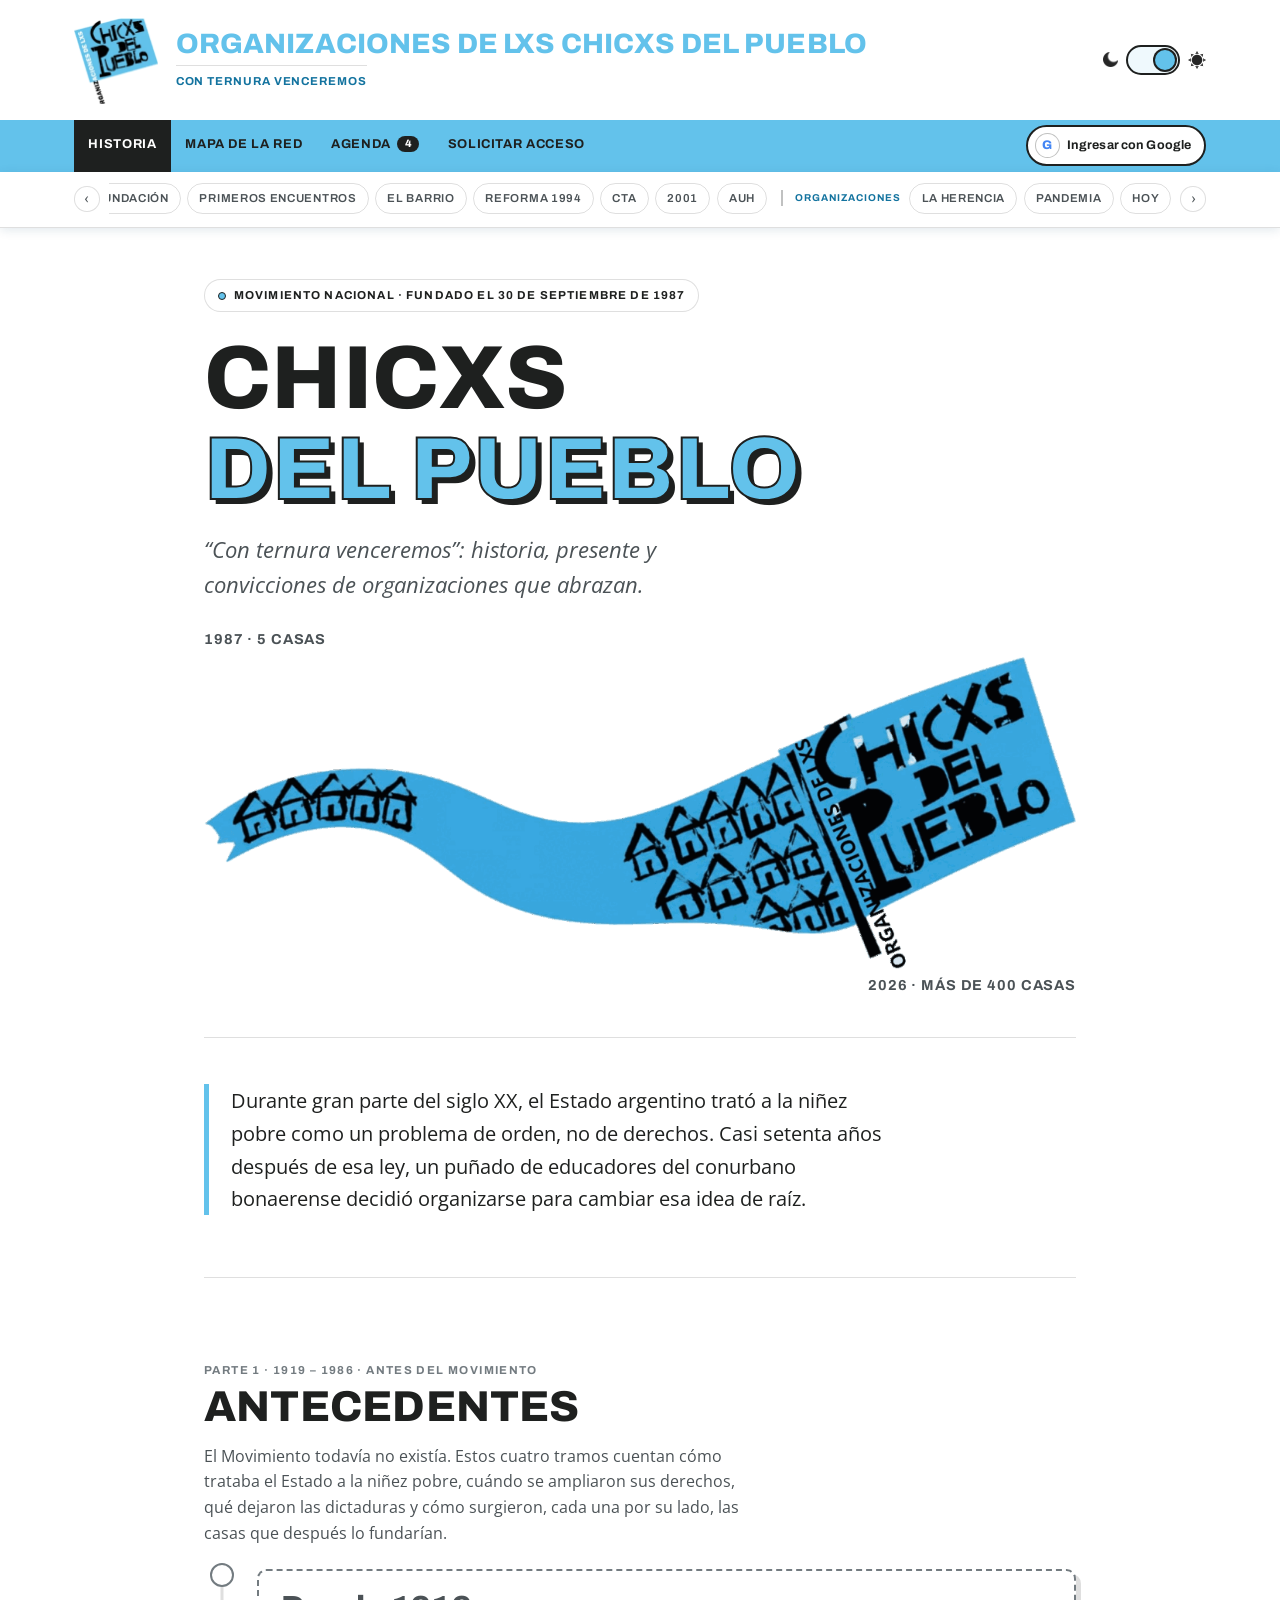
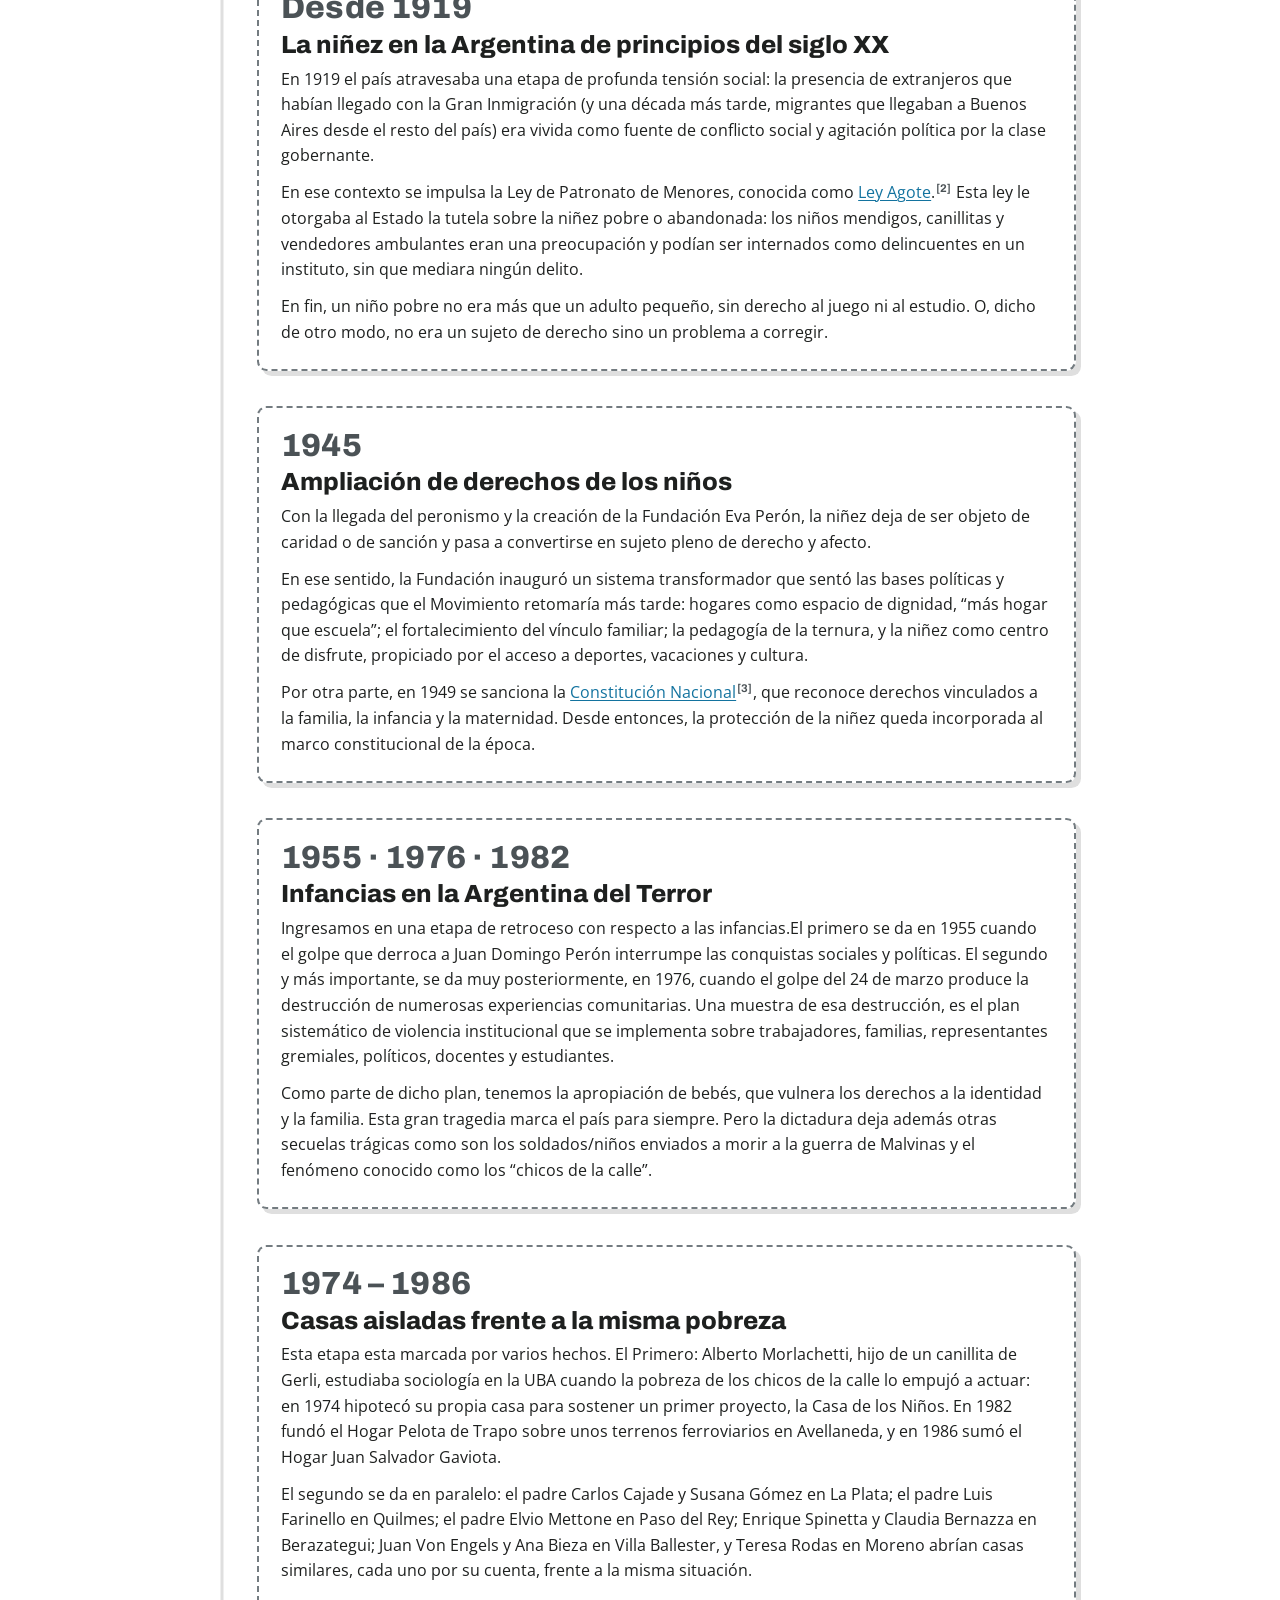
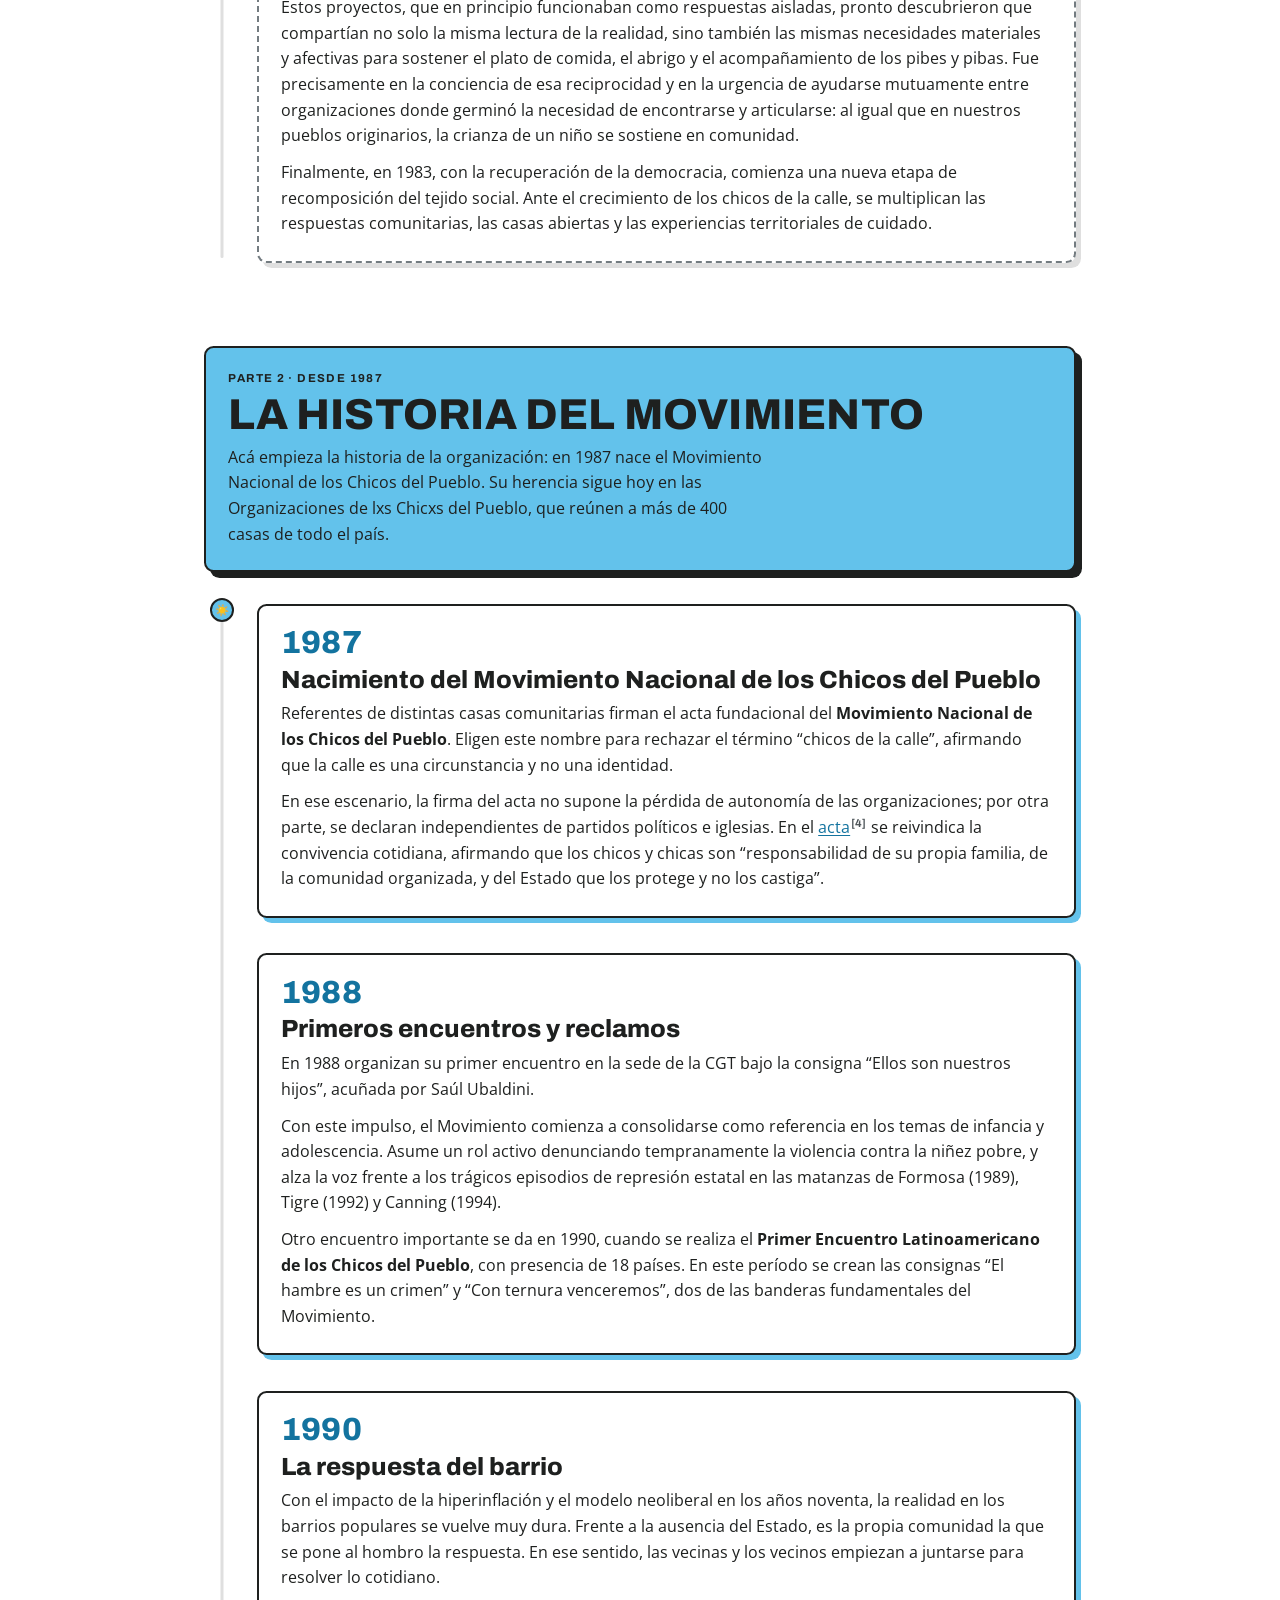
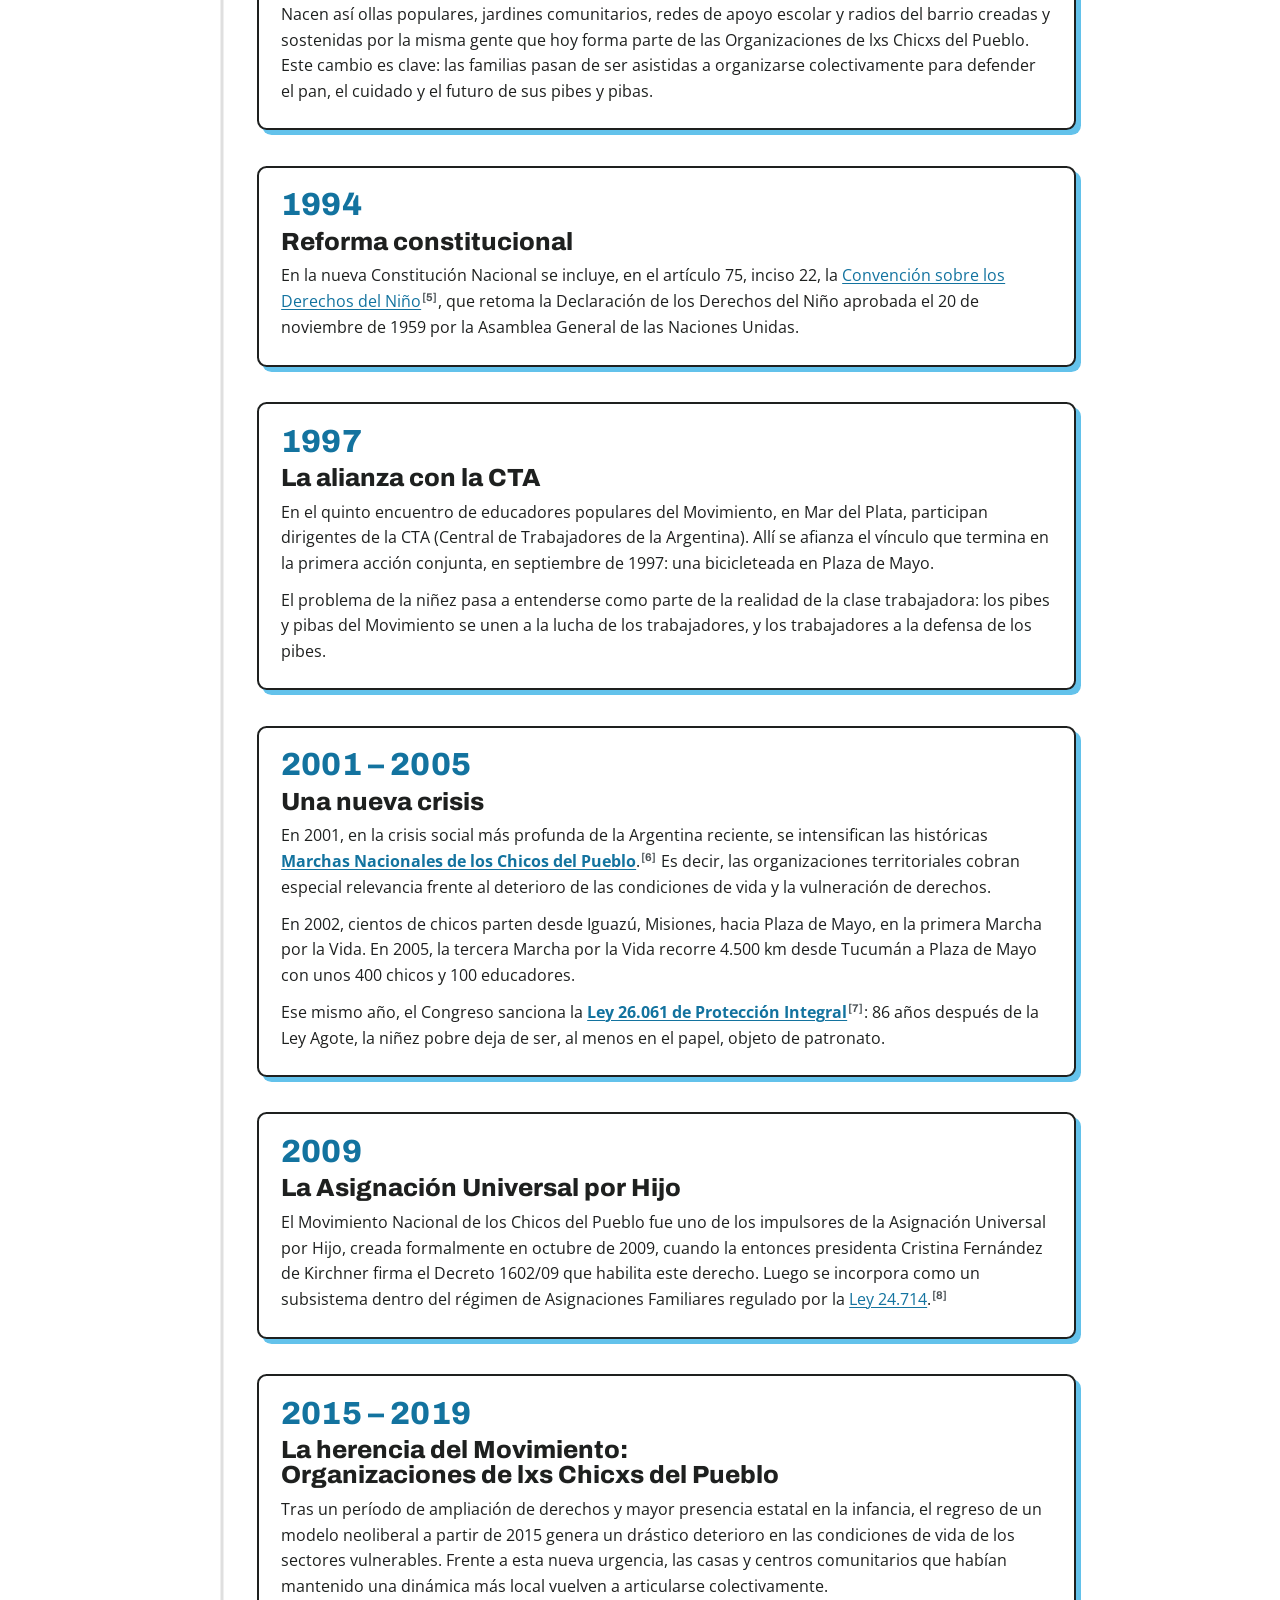
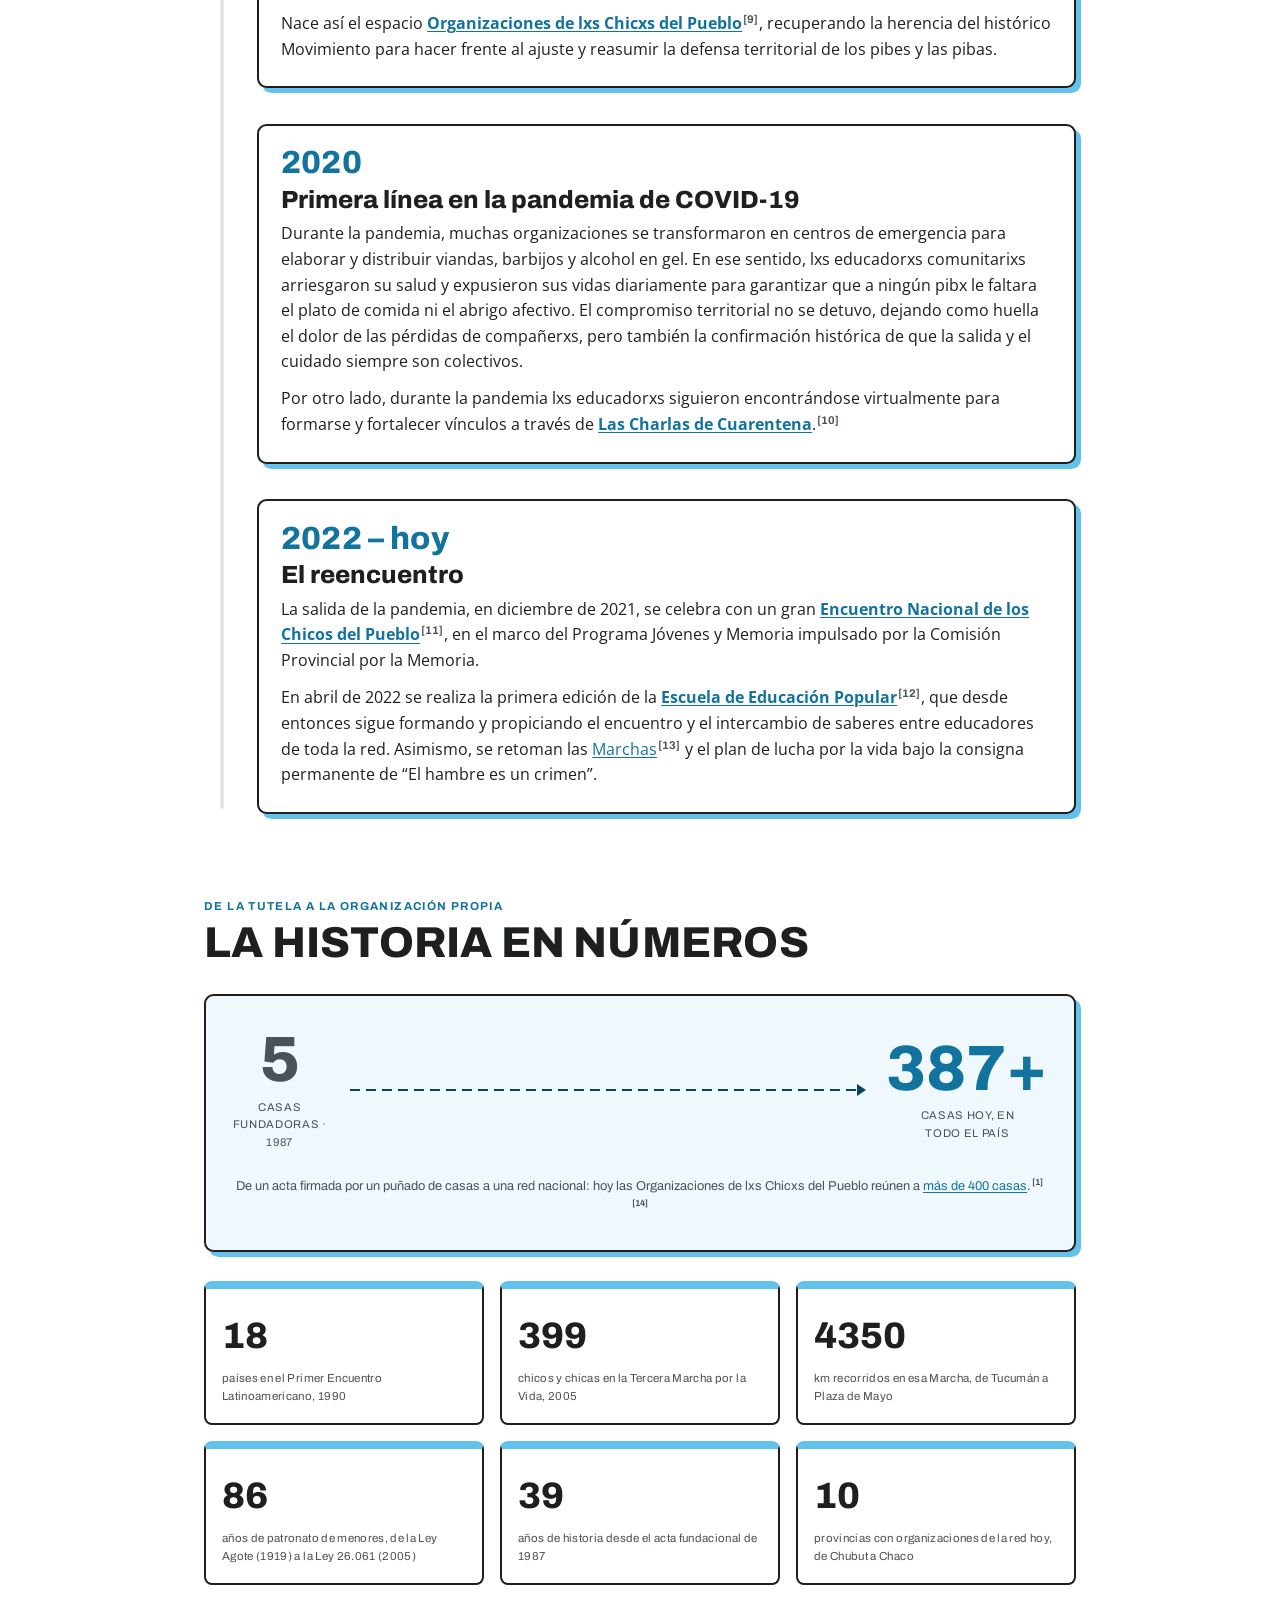
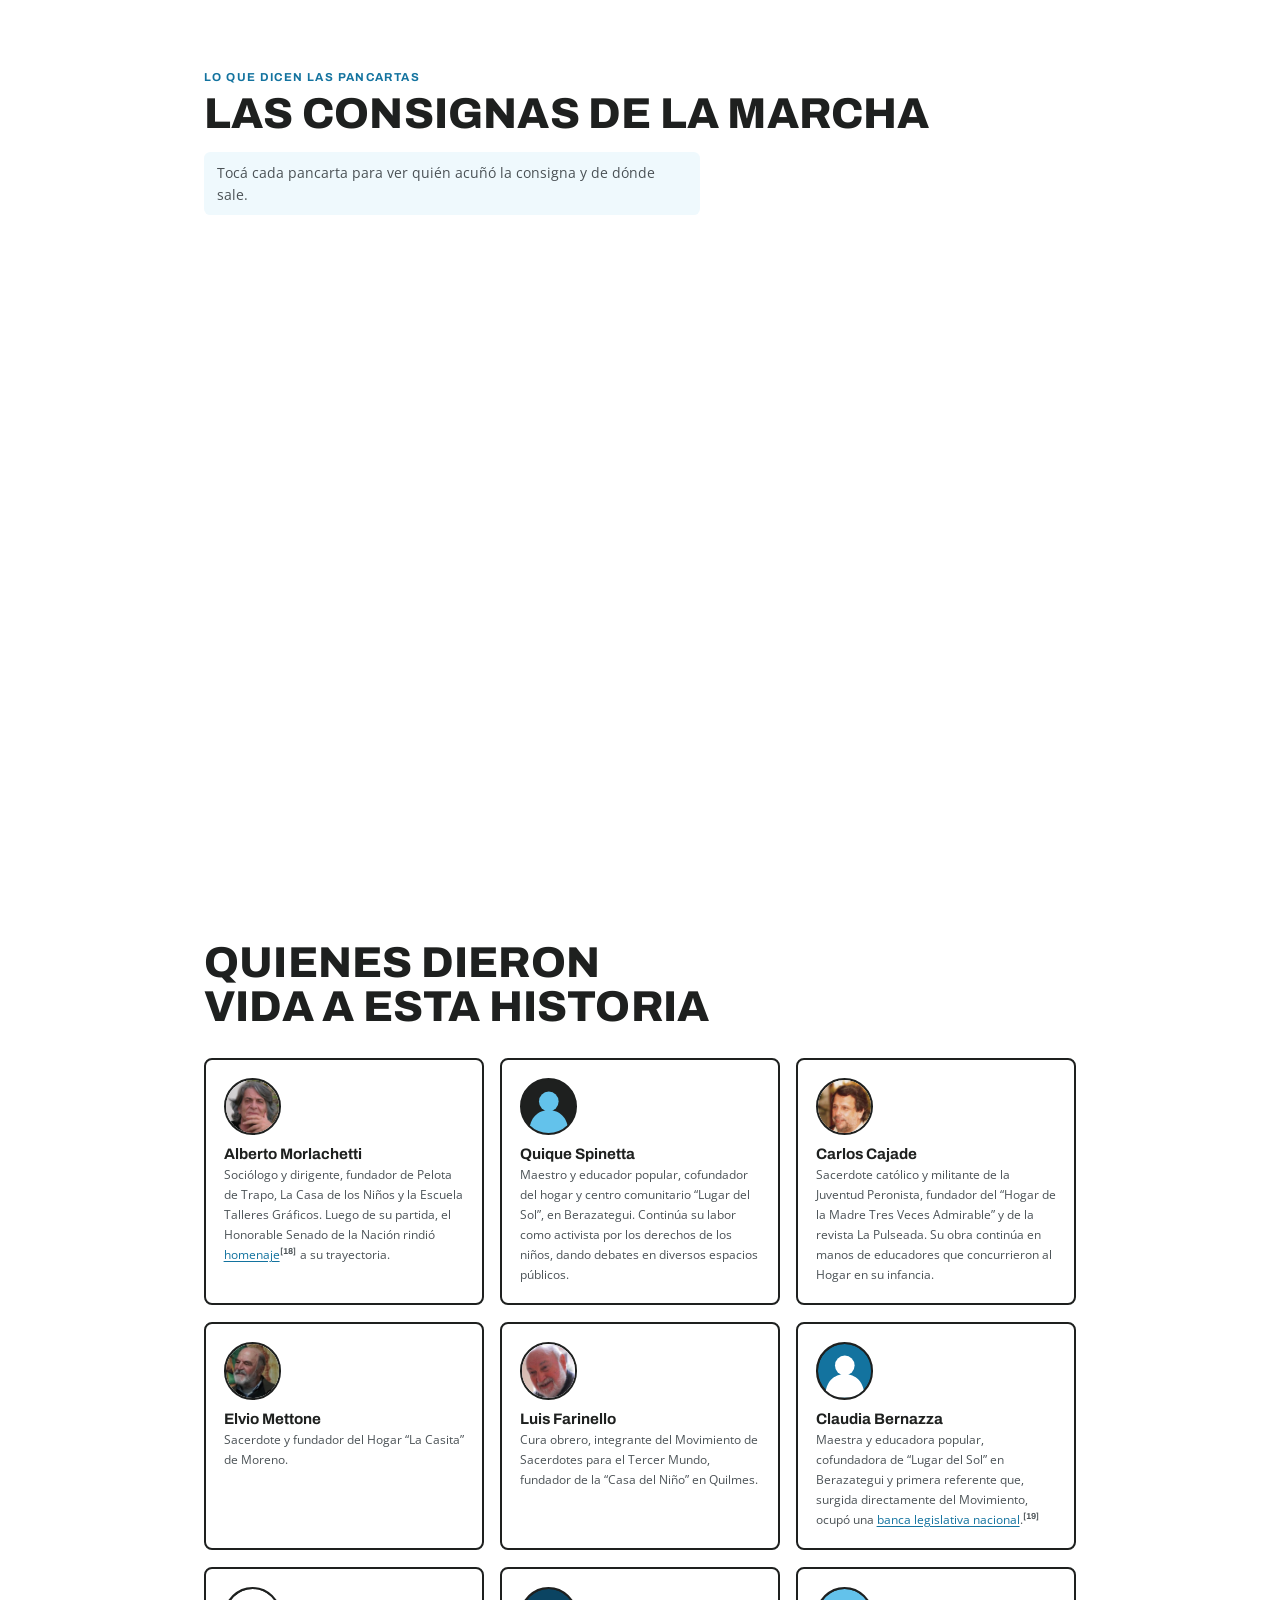
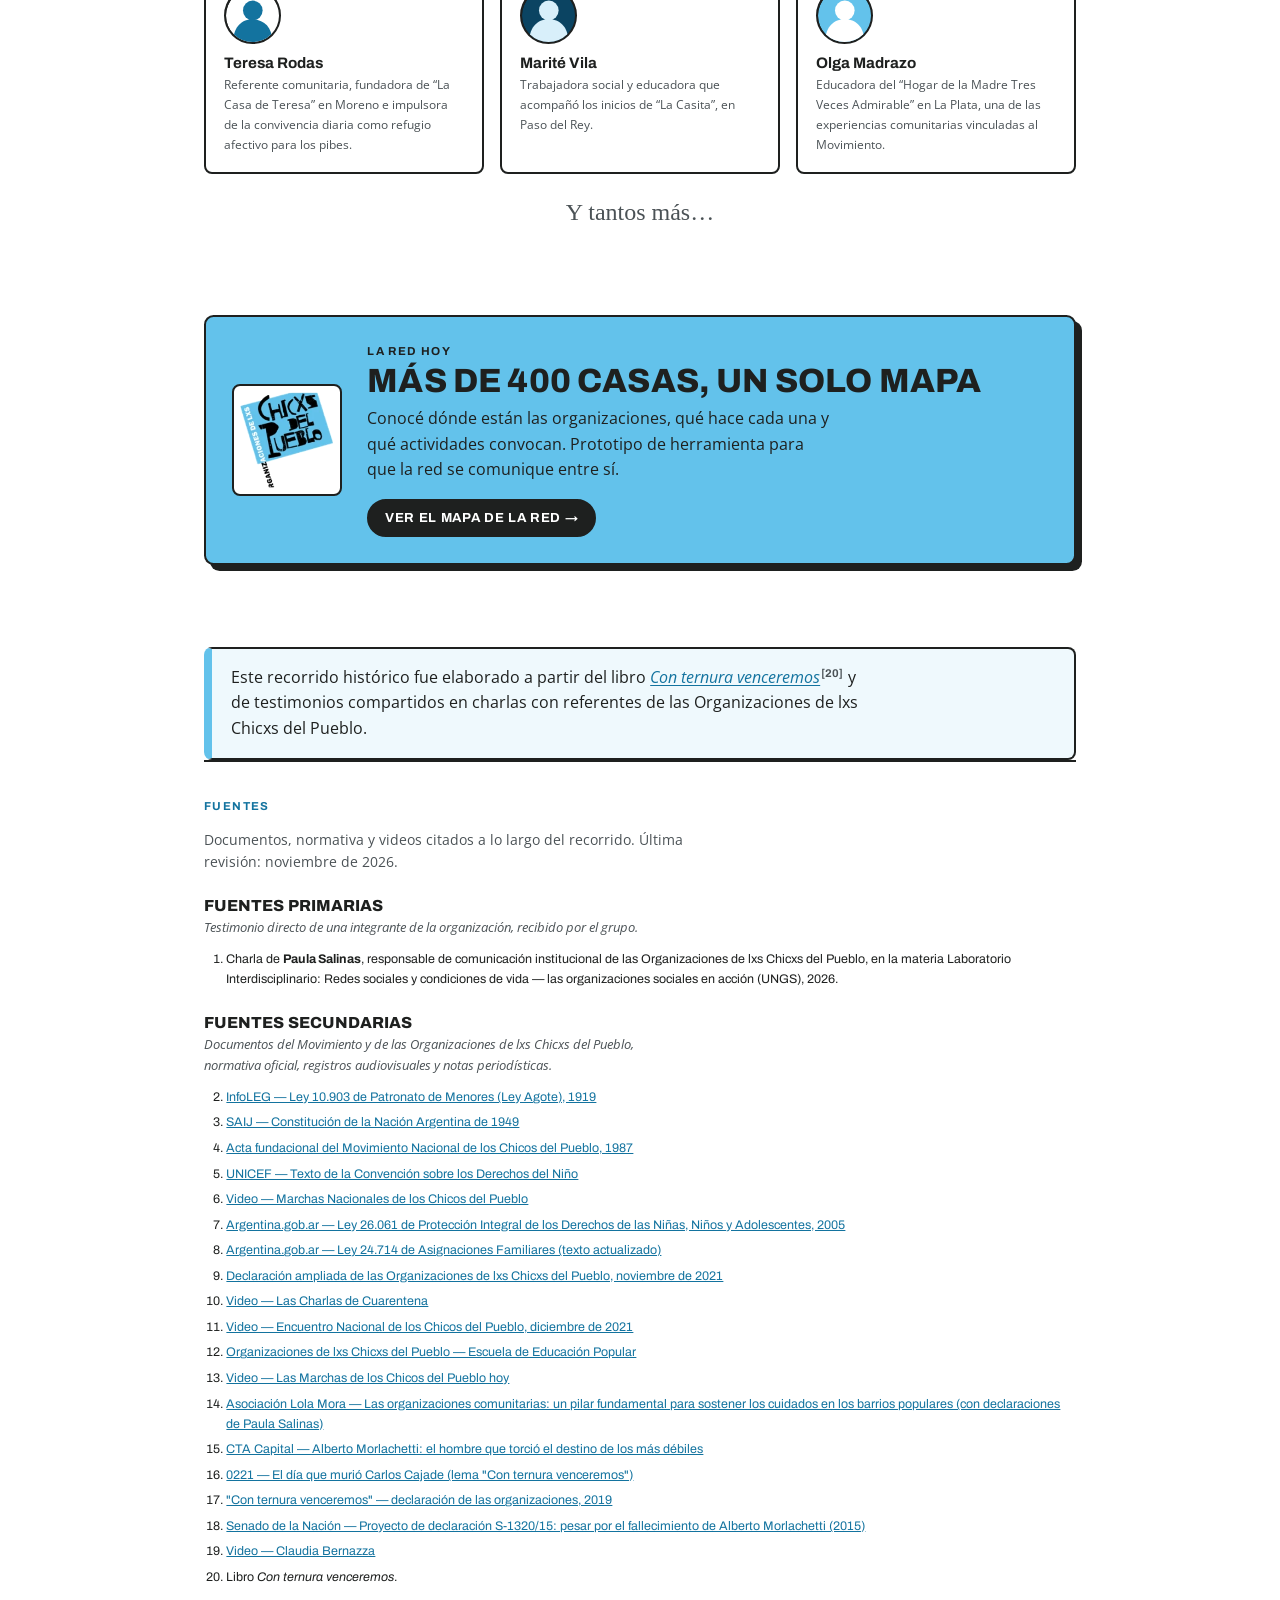
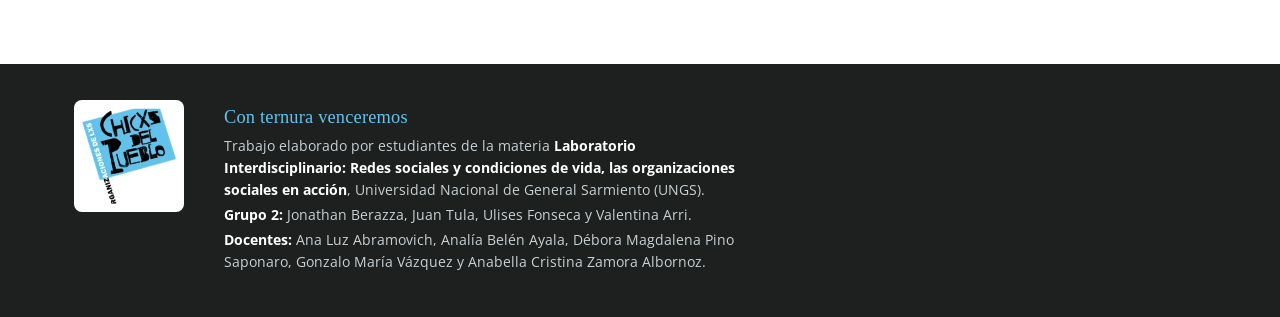
==== index.html @ 264f9696 "Historia: modificaciones del texto (pedido el 8/11)" ====
<!doctype html>
<html lang="es">
<head>
<meta charset="utf-8">
<meta name="viewport" content="width=device-width, initial-scale=1">
<title>Chicxs del Pueblo · Historia del movimiento</title>
<meta name="description" content="La historia del Movimiento Nacional de los Chicos del Pueblo, de la Ley Agote (1919) a la red de más de 400 organizaciones de hoy.">
<script src="js/tema.js?v=28"></script>
<link rel="icon" href="img/logo-chicxs.png" type="image/png">
<link rel="preconnect" href="https://fonts.googleapis.com">
<link rel="preconnect" href="https://fonts.gstatic.com" crossorigin>
<link href="https://fonts.googleapis.com/css2?family=Archivo:wght@400;600;700;800&family=Open+Sans:ital,wght@0,400;0,600;0,700;1,400&family=Permanent+Marker&display=swap" rel="stylesheet">
<link rel="stylesheet" href="css/marca.css?v=28">
<style>
  /* la paleta viene de css/marca.css; estos alias mantienen los nombres usados abajo */
  :root{
    --paper-2:var(--celeste-50);
    --marigold:var(--celeste);
    --marigold-deep:var(--celeste-700);
    --brick:var(--celeste-700);
    --teal:var(--celeste-900);
  }

  h1,h2,h3,.display{
    font-family:var(--f-head);
    font-weight:800;
    text-transform:uppercase;
    letter-spacing:.005em;
    text-wrap:balance;
    line-height:1.02;
  }
  .num{ font-variant-numeric:tabular-nums; font-family:var(--f-head); }
  .wrap{ max-width:920px; margin:0 auto; padding:0 1.5rem; }

  /* ---------- topbar ---------- */
  .topbar{
    background:var(--paper);
    border-bottom:1px solid var(--line);
    box-shadow:0 2px 10px var(--shadow);
  }
  .topbar-inner{
    max-width:var(--wrap); margin:0 auto; padding:.7rem 1.5rem;
    display:flex; align-items:center; gap:.6rem;
  }
  .chip-group{
    font-family:var(--f-head); font-weight:700; font-size:.62rem; letter-spacing:.1em;
    text-transform:uppercase; color:var(--ink-mute); white-space:nowrap; flex-shrink:0;
    align-self:center; padding:0 .15rem;
  }
  .chip-group--mov{ margin-left:.5rem; padding-left:.7rem; border-left:2px solid var(--line-strong); color:var(--celeste-700); }
  .chipnav{
    display:flex; gap:.4rem; overflow-x:auto; scrollbar-width:none;
    padding-bottom:2px; scroll-behavior:smooth; flex:1; min-width:0;
  }
  .chipnav::-webkit-scrollbar{ display:none; }
  .nav-arrow{
    flex-shrink:0; width:1.6rem; height:1.6rem; border-radius:50%;
    border:1px solid var(--line); background:var(--card-bg); color:var(--ink-soft);
    font-family:var(--f-head); font-size:.9rem; line-height:1;
    display:flex; align-items:center; justify-content:center; cursor:pointer;
  }
  .nav-arrow:hover{ color:var(--ink); border-color:var(--ink-soft); }
  .chip{
    font-family:var(--f-head); font-weight:600; font-size:.72rem;
    text-transform:uppercase; letter-spacing:.06em;
    white-space:nowrap; padding:.32rem .7rem; border-radius:999px;
    border:1px solid var(--line); background:transparent; color:var(--ink-soft);
    cursor:pointer; text-decoration:none; display:inline-block;
  }
  .chip[aria-current="true"]{
    background:var(--solid); color:var(--on-solid); border-color:var(--solid);
  }

  /* anchor targets: clear the sticky header, regardless of nav path */
  #contexto, #historia, .era{ scroll-margin-top:7.5rem; }

  /* ---------- hero ---------- */
  .hero{ padding:3.2rem 0 1.5rem; position:relative; }
  .hero-badge{
    display:inline-flex; align-items:center; gap:.5rem;
    font-family:var(--f-head); font-weight:700; font-size:.72rem;
    letter-spacing:.1em; text-transform:uppercase;
    background:var(--card-bg); border:1px solid var(--line);
    padding:.4rem .8rem; border-radius:999px; margin-bottom:1.3rem;
  }
  .hero-badge .dot{ width:.5rem; height:.5rem; border-radius:50%; background:var(--celeste); border:1.5px solid var(--ink); flex-shrink:0; }
  h1.masthead{
    font-size:clamp(2.6rem, 9vw, 5.6rem);
    margin:0;
    position:relative;
  }
  h1.masthead .l1{ display:block; }
  h1.masthead .l2{
    color:var(--celeste);
    -webkit-text-stroke:2px var(--sombra-dura);
    text-shadow: 5px 5px 0 var(--sombra-dura);
    display:block;
  }
  .hero-sub{
    font-style:italic; font-size:clamp(1.05rem,2.6vw,1.35rem);
    color:var(--ink-soft); max-width:42ch; margin:1.1rem 0 0;
  }
  .hero-cinta{ margin:1.6rem 0 0; display:grid; grid-template-columns:1fr; }
  .hero-cinta img{ width:100%; height:auto; display:block; }
  .cinta-lbl{ font-family:var(--f-head); font-weight:700; font-size:clamp(.72rem,1.6vw,.9rem); letter-spacing:.06em; text-transform:uppercase; color:var(--ink-soft); }
  .cinta-lbl--desde{ margin-bottom:.4rem; }
  .cinta-lbl--hoy{ text-align:right; margin-top:.3rem; }
  :root[data-theme="dark"] .hero-cinta img{ filter:drop-shadow(0 0 1px rgba(255,255,255,.6)); }

  /* ---------- manifiesto ---------- */
  .manifiesto{
    padding:1.6rem 0 2.6rem; border-top:1px solid var(--line); border-bottom:1px solid var(--line);
    margin:1rem 0 2.6rem;
  }
  .manifiesto p{
    font-size:clamp(1.05rem,2vw,1.28rem);
    max-width:62ch;
    position:relative; padding-left:1.4rem;
    border-left:5px solid var(--celeste);
  }

  /* ---------- section heads ---------- */
  .section-head{ margin:0 0 1.8rem; }
  .section-head h2{ font-size:clamp(1.8rem,5vw,2.7rem); margin:.35rem 0 0; }
  .section-head .eyebrow{ color:var(--brick); }

  section{ padding:2.6rem 0; }

  /* ---------- timeline ---------- */
  .timeline{ display:grid; grid-template-columns:2.2rem 1fr; gap:1.1rem; }
  .rail{ position:relative; }
  .rail-track{
    position:absolute; left:50%; top:.3rem; bottom:.3rem; width:3px;
    background:var(--line); transform:translateX(-50%); border-radius:3px;
  }
  .rail-fill{
    position:absolute; left:50%; top:.3rem; width:3px; height:0;
    background:linear-gradient(var(--brick), var(--marigold));
    transform:translateX(-50%); border-radius:3px;
  }
  .rail-marker{
    position:absolute; left:50%; top:.3rem; width:1.5rem; height:1.5rem;
    transform:translate(-50%,-50%); border-radius:50%;
    background:var(--celeste); border:2px solid var(--ink);
    display:flex; align-items:center; justify-content:center; font-size:.7rem;
  }
  .eras{ display:flex; flex-direction:column; gap:2.2rem; }
  .era{
    background:var(--card-bg); border:2px solid var(--ink); border-radius:.6rem;
    padding:1.3rem 1.4rem 1.5rem; box-shadow:5px 5px 0 var(--celeste);
    opacity:0; transform:translateY(14px);
    transition:opacity .5s ease, transform .5s ease;
  }
  .era.in-view{ opacity:1; transform:translateY(0); }
  .era-top{ margin-bottom:.35rem; }
  .era-date{
    display:inline-block; font-family:var(--f-head); font-weight:800;
    font-size:clamp(1.5rem,4vw,2rem); line-height:1.05; letter-spacing:.005em;
    color:var(--celeste-700);
  }
  .era h3{ font-size:clamp(1.2rem,3vw,1.55rem); margin:.15rem 0 .6rem; text-transform:none; letter-spacing:0; }
  .era p{ margin:0 0 .7rem; color:var(--ink); }
  .era p:last-of-type{ margin-bottom:0; }
  .era-toggle{
    font-family:var(--f-head); font-weight:700; font-size:.74rem;
    text-transform:uppercase; letter-spacing:.06em;
    background:none; border:1px solid var(--line); border-radius:999px;
    padding:.35rem .8rem; cursor:pointer; color:var(--brick); margin-top:.4rem;
  }
  .era-quote{
    display:none; margin:.8rem 0 0; padding:.8rem 1rem;
    border-left:3px solid var(--marigold-deep); background:var(--paper);
    font-style:italic; color:var(--ink-soft);
  }
  .era-quote.open{ display:block; }

  /* ---------- dos partes: contexto (antes de 1987) y movimiento (desde 1987) ---------- */
  .etapa-lead{ max-width:62ch; color:var(--ink-soft); margin:-.9rem 0 1.4rem; }
  .etapa--contexto .section-head .eyebrow{ color:var(--ink-mute); }
  .etapa--contexto .era{ border-style:dashed; border-color:var(--ink-mute); box-shadow:5px 5px 0 var(--line); }
  .etapa--contexto .era-date{ color:var(--ink-soft); }
  .etapa--contexto .rail-fill{ background:var(--ink-mute); }
  .etapa--contexto .rail-marker{ background:var(--paper); border-color:var(--ink-mute); }
  .hito{
    background:var(--celeste); color:var(--on-celeste); border:2px solid var(--solid); border-radius:.6rem;
    box-shadow:6px 6px 0 var(--sombra-dura); padding:1.3rem 1.4rem 1.4rem; margin:0 0 2rem;
  }
  .hito .eyebrow{ color:var(--on-celeste); }
  .hito h2{ font-size:clamp(1.8rem,5vw,2.7rem); margin:.35rem 0 .5rem; }
  .hito p{ margin:0; max-width:60ch; }

  /* ---------- crecimiento ---------- */
  .growth{
    display:flex; align-items:center; gap:1.4rem; flex-wrap:wrap;
    background:var(--celeste-50); border:2px solid var(--ink); border-radius:.6rem;
    padding:2rem 1.6rem; margin-bottom:1.8rem; box-shadow:5px 5px 0 var(--celeste);
  }
  .growth-num{ text-align:center; }
  .growth-num .big{ font-family:var(--f-head); font-weight:800; font-size:clamp(2.6rem,8vw,4rem); line-height:1; }
  .growth-num .cap{ font-family:var(--f-head); font-size:.7rem; letter-spacing:.06em; text-transform:uppercase; color:var(--ink-soft); max-width:16ch; margin:.4rem auto 0; }
  .growth-num.from .big{ color:var(--ink-soft); }
  .growth-num.to .big{ color:var(--brick); }
  .growth-arrow{ flex:1; min-width:60px; height:2px; background:repeating-linear-gradient(to right, var(--teal) 0 10px, transparent 10px 16px); position:relative; }
  .growth-arrow::after{
    content:""; position:absolute; right:-2px; top:50%; width:0; height:0;
    border-top:6px solid transparent; border-bottom:6px solid transparent; border-left:9px solid var(--teal);
    transform:translateY(-50%);
  }
  .growth-caption{ width:100%; font-family:var(--f-head); font-size:.8rem; color:var(--ink-soft); text-align:center; }

  /* 6 estadísticas: dos filas parejas de 3, sin ítems sueltos */
  .stats{ display:grid; grid-template-columns:repeat(3,1fr); gap:1rem; }
  .stat{ background:var(--paper); border:2px solid var(--ink); border-radius:.5rem; padding:1.1rem 1rem; border-top:8px solid var(--celeste); }
  .stat .big{ font-family:var(--f-head); font-weight:800; font-size:clamp(1.8rem,4vw,2.3rem); color:var(--ink); }
  .stat .cap{ font-family:var(--f-head); font-size:.72rem; letter-spacing:.03em; color:var(--ink-soft); margin-top:.2rem; }

  /* ---------- lemas: ordered, symmetric grid, no per-card tilt ---------- */
  .lemas{ display:grid; grid-template-columns:repeat(2,1fr); gap:1.3rem; }
  .placard{
    perspective:1200px; height:190px; background:none; border:none; padding:0; cursor:pointer;
    font:inherit; color:inherit; text-align:left; width:100%;
  }
  .placard-inner{
    position:relative; width:100%; height:100%;
    transition:transform .55s cubic-bezier(.2,.8,.2,1);
    transform-style:preserve-3d;
  }
  .placard.flipped .placard-inner{ transform:rotateY(180deg); }
  .placard:focus-visible{ outline:3px solid var(--celeste-700); outline-offset:4px; border-radius:.4rem; }
  .placard:not(.flipped) .placard-back a{ pointer-events:none; visibility:hidden; }
  .placard-face{
    position:absolute; inset:0; backface-visibility:hidden;
    border-radius:.4rem; border:2px solid var(--ink);
    display:flex; align-items:center; justify-content:center; text-align:center;
    padding:1.1rem; box-shadow:5px 5px 0 var(--sombra-dura);
  }
  .placard-front{ background:var(--marigold); color:var(--on-celeste); }
  .placard:nth-child(2) .placard-front{ background:var(--paper); color:var(--ink); }
  .placard:nth-child(3) .placard-front{ background:#1E201F; color:var(--celeste); }
  .placard:nth-child(4) .placard-front{ background:var(--celeste-100); color:var(--ink); }
  .placard:nth-child(5) .placard-front{ background:var(--celeste-700); color:#fff; }
  .placard:nth-child(6) .placard-front{ background:var(--card-bg); color:var(--celeste-700); }
  .placard-front .lema{ font-family:var(--f-hand); font-size:1.65rem; line-height:1.15; transform:rotate(-2deg); }
  .placard-back{ background:var(--card-bg); transform:rotateY(180deg); flex-direction:column; gap:.4rem; }
  .placard-back p{ font-size:.85rem; color:var(--ink-soft); margin:0; }
  .placard-back .when{ font-family:var(--f-head); font-weight:700; font-size:.68rem; letter-spacing:.06em; text-transform:uppercase; color:var(--brick); }
  .placard-hint{ font-family:var(--f-head); font-size:.62rem; letter-spacing:.06em; text-transform:uppercase; opacity:.7; margin-top:.5rem; }

  /* ---------- fundadores y referentes: grilla pareja de 3 x 3 ---------- */
  .founders{ display:grid; grid-template-columns:repeat(3,1fr); gap:1.1rem 1rem; }
  .founder{
    background:var(--card-bg);
    border:2px solid var(--ink); border-radius:.5rem; padding:1.1rem;
  }
  .founder .avatar{ width:3.6rem; height:3.6rem; border-radius:50%; overflow:hidden; margin-bottom:.7rem; border:2px solid var(--ink); }
  .founder .avatar svg, .founder .avatar img{ width:100%; height:100%; display:block; object-fit:cover; }
  .founders-mas{ font-family:var(--f-hand); font-size:1.5rem; margin:1.2rem 0 0; text-align:center; color:var(--ink-soft); }
  .elaboracion{
    margin:2.5rem 0 0; padding:1rem 1.2rem; background:var(--celeste-50); color:var(--ink);
    border:2px solid var(--ink); border-left:8px solid var(--celeste); border-radius:.5rem;
  }
  .elaboracion p{ margin:0; max-width:70ch; }
  .founder h4{ font-family:var(--f-head); font-size:.95rem; font-weight:700; margin:0 0 .15rem; }
  .founder .role{ font-size:.78rem; color:var(--ink-soft); }

  /* ---------- footer ---------- */
  .fuentes{ border-top:2px solid var(--ink); padding:2.2rem 0 1rem; }
  .fuentes p{ font-size:.85rem; color:var(--ink-soft); max-width:62ch; }
  .sources{ font-family:var(--f-head); font-size:.78rem; display:flex; flex-wrap:wrap; gap:.4rem 1rem; margin-top:.8rem; padding:0; list-style:none; }
  .sources a{ color:var(--celeste-700); }
  .fuentes-tit{ font-size:1rem; margin:1.6rem 0 .15rem; }
  .fuentes-def{ margin:0 0 .5rem !important; font-size:.8rem !important; font-style:italic; }
  ol.sources{ list-style:decimal; padding-left:1.4rem; flex-direction:column; flex-wrap:nowrap; gap:.35rem; }
  ol.sources li{ scroll-margin-top:8rem; }
  ol.sources li:target{ background:var(--celeste-100); border-radius:.25rem; }
  .ref{ color:var(--celeste-700); text-decoration:underline; text-decoration-thickness:1px; text-underline-offset:.15em; }
  .ref:hover{ color:var(--celeste-900); }
  .ref-num{ font-family:var(--f-head); font-weight:700; font-size:.7em; color:var(--ink-soft); padding:0 .1em; }
  .era-cite{
    font-family:var(--f-head); font-size:.76rem; color:var(--ink-soft);
    margin:-.35rem 0 .75rem !important; padding-left:.6rem; border-left:3px solid var(--celeste);
  }
  .titulos-nota{
    font-size:.85rem; color:var(--ink-soft); max-width:62ch; margin:-.8rem 0 1.6rem;
    padding:.6rem .8rem; background:var(--celeste-50); border-radius:.4rem;
  }
  .placard-back .fuente{ font-family:var(--f-head); font-size:.7rem; color:var(--ink-soft); }

  /* ---------- puente al mapa de la red ---------- */
  .cta-red{
    display:grid; grid-template-columns:auto 1fr; gap:1.2rem 1.6rem; align-items:center;
    background:var(--celeste); color:var(--on-celeste); border:2px solid var(--solid); border-radius:.6rem;
    padding:1.6rem; box-shadow:6px 6px 0 var(--sombra-dura);
  }
  .cta-red img{ width:110px; height:auto; background:#fff; border:2px solid var(--ink); border-radius:.5rem; padding:.4rem; }
  .cta-red h2{ font-size:clamp(1.5rem,4vw,2.1rem); margin:.2rem 0 .5rem; }
  .cta-red p{ margin:0 0 1rem; max-width:52ch; }
  .cta-red .eyebrow{ color:var(--on-celeste); }

  @media (max-width:900px){
    .founders{ grid-template-columns:repeat(2,1fr); }
  }
  @media (max-width:640px){
    .timeline{ grid-template-columns:1.4rem 1fr; }
    .founders{ grid-template-columns:1fr; }
    .stats{ grid-template-columns:1fr 1fr; }
    .cta-red{ grid-template-columns:1fr; }
  }
  @media (max-width:480px){
    .lemas{ grid-template-columns:1fr; }
    .placard{ height:170px; }
  }
</style>
</head>
<body>

<header class="site-header">
  <div class="header-inner">
    <a class="brand-row" href="index.html">
      <img class="brand-logo" src="img/logo-chicxs-grande.png" alt="Logo de Organizaciones de lxs Chicxs del Pueblo" width="170" height="174">
      <div>
        <p class="brand-title">Organizaciones de lxs Chicxs del Pueblo</p>
        <span class="brand-tag">Con ternura venceremos</span>
      </div>
    </a>
    <label class="theme-toggle" title="Cambiar entre modo claro y modo oscuro">
      <img src="img/icono-luna.png" alt="" class="theme-icon theme-icon-moon" width="15" height="15">
      <input type="checkbox" class="theme-input" id="temaToggle" role="switch" checked>
      <span class="theme-track" aria-hidden="true"><span class="theme-knob"></span></span>
      <img src="img/icono-sol.png" alt="" class="theme-icon theme-icon-sun" width="18" height="18">
    </label>
  </div>
</header>

<div class="sticky-top">
  <nav class="site-nav" aria-label="Secciones del sitio">
    <div class="site-nav-inner site-nav-inner--app">
      <div class="nav-links">
        <a href="index.html" aria-current="page">Historia</a>
        <a href="red.html">Mapa de la red</a>
        <a href="red.html#agenda" class="nav-vista">Agenda <span class="tab-count num" id="cuentaAvisos"></span></a>
        <a href="red.html#acceso" data-rol-link="visitante">Solicitar acceso</a>
        <a href="red.html#ficha" data-rol-link="org" hidden>Mi organización</a>
        <a href="red.html#coord" data-rol-link="coord" hidden>Coordinación</a>
      </div>
      <div class="nav-sesion" id="navSesion"></div>
    </div>
  </nav>
  <div class="topbar">
    <div class="topbar-inner">
      <button class="nav-arrow" id="navPrev" aria-label="Etapas anteriores" type="button">‹</button>
      <nav class="chipnav" aria-label="Navegar por etapas">
        <span class="chip-group">Antecedentes</span>
        <a class="chip" data-nav href="#era-1">Patronato</a>
        <a class="chip" data-nav href="#era-2">Peronismo</a>
        <a class="chip" data-nav href="#era-3">Dictaduras</a>
        <a class="chip" data-nav href="#era-4">Casas aisladas</a>
        <span class="chip-group chip-group--mov">Movimiento</span>
        <a class="chip" data-nav href="#era-5">Fundación</a>
        <a class="chip" data-nav href="#era-6">Primeros encuentros</a>
        <a class="chip" data-nav href="#era-7">El barrio</a>
        <a class="chip" data-nav href="#era-8">Reforma 1994</a>
        <a class="chip" data-nav href="#era-9">CTA</a>
        <a class="chip" data-nav href="#era-10">2001</a>
        <a class="chip" data-nav href="#era-11">AUH</a>
        <span class="chip-group chip-group--mov">Organizaciones</span>
        <a class="chip" data-nav href="#era-12">La herencia</a>
        <a class="chip" data-nav href="#era-13">Pandemia</a>
        <a class="chip" data-nav href="#era-14">Hoy</a>
      </nav>
      <button class="nav-arrow" id="navNext" aria-label="Etapas siguientes" type="button">›</button>
    </div>
  </div>
</div>

<main class="wrap">

  <section class="hero" id="hero">
    <div class="hero-badge"><span class="dot"></span> Movimiento Nacional · fundado el 30 de septiembre de 1987</div>
    <h1 class="masthead"><span class="l1">CHICXS</span><span class="l2">DEL PUEBLO</span></h1>
    <p class="hero-sub"><em>“Con ternura venceremos”</em>: historia, presente y convicciones de organizaciones que abrazan.</p>
    <figure class="hero-cinta">
      <span class="cinta-lbl cinta-lbl--desde">1987 · 5 casas</span>
      <img src="img/cinta-casas.png" width="1127" height="403" alt="Una cinta celeste que empieza con 5 casas dibujadas y se ensancha, llena de casas, hasta el logo de Organizaciones de lxs Chicxs del Pueblo.">
      <span class="cinta-lbl cinta-lbl--hoy">2026 · más de 400 casas</span>
    </figure>
  </section>

  <div class="manifiesto">
    <p>Durante gran parte del siglo XX, el Estado argentino trató a la niñez pobre como un problema de orden, no de derechos. Casi setenta años después de esa ley, un puñado de educadores del conurbano bonaerense decidió organizarse para cambiar esa idea de raíz.</p>
  </div>

  <section id="contexto" class="etapa etapa--contexto">
    <div class="section-head">
      <div class="eyebrow">Parte 1 · 1919 – 1986 · antes del Movimiento</div>
      <h2>Antecedentes</h2>
    </div>
    <p class="etapa-lead">El Movimiento todavía no existía. Estos cuatro tramos cuentan cómo trataba el Estado a la niñez pobre, cuándo se ampliaron sus derechos, qué dejaron las dictaduras y cómo surgieron, cada una por su lado, las casas que después lo fundarían.</p>

    <div class="timeline">
      <div class="rail" aria-hidden="true">
        <div class="rail-track"></div>
        <div class="rail-fill"></div>
        <div class="rail-marker"></div>
      </div>

      <div class="eras">

        <article class="era" id="era-1">
          <div class="era-top"><span class="era-date num">Desde 1919</span></div>
          <h3>La niñez en la Argentina de principios del siglo XX</h3>
          <p>En 1919 el país atravesaba una etapa de profunda tensión social: la presencia de extranjeros que habían llegado con la Gran Inmigración (y una década más tarde, migrantes que llegaban a Buenos Aires desde el resto del país) era vivida como fuente de conflicto social y agitación política por la clase gobernante.</p>
          <p>En ese contexto se impulsa la Ley de Patronato de Menores, conocida como <a class="ref" href="#ref-2">Ley Agote</a>.<sup class="ref-num">[2]</sup> Esta ley le otorgaba al Estado la tutela sobre la niñez pobre o abandonada: los niños mendigos, canillitas y vendedores ambulantes eran una preocupación y podían ser internados como delincuentes en un instituto, sin que mediara ningún delito.</p>
          <p>En fin, un niño pobre no era más que un adulto pequeño, sin derecho al juego ni al estudio. O, dicho de otro modo, no era un sujeto de derecho sino un problema a corregir.</p>
        </article>

        <article class="era" id="era-2">
          <div class="era-top"><span class="era-date num">1945</span></div>
          <h3>Ampliación de derechos de los niños</h3>
          <p>Con la llegada del peronismo y la creación de la Fundación Eva Perón, la niñez deja de ser objeto de caridad o de sanción y pasa a convertirse en sujeto pleno de derecho y afecto.</p>
          <p>En ese sentido, la Fundación inauguró un sistema transformador que sentó las bases políticas y pedagógicas que el Movimiento retomaría más tarde: hogares como espacio de dignidad, “más hogar que escuela”; el fortalecimiento del vínculo familiar; la pedagogía de la ternura, y la niñez como centro de disfrute, propiciado por el acceso a deportes, vacaciones y cultura.</p>
          <p>Por otra parte, en 1949 se sanciona la <a class="ref" href="#ref-3">Constitución Nacional</a><sup class="ref-num">[3]</sup>, que reconoce derechos vinculados a la familia, la infancia y la maternidad. Desde entonces, la protección de la niñez queda incorporada al marco constitucional de la época.</p>
        </article>

        <article class="era" id="era-3">
          <div class="era-top"><span class="era-date num">1955 · 1976 · 1982</span></div>
          <h3>Infancias en la Argentina del Terror</h3>
          <p>Ingresamos en una etapa de retroceso con respecto a las infancias.El primero se da en 1955 cuando el golpe que derroca a Juan Domingo Perón interrumpe las conquistas sociales y políticas. El segundo y más importante, se da muy posteriormente, en 1976, cuando el golpe del 24 de marzo produce la destrucción de numerosas experiencias comunitarias. Una muestra de esa destrucción, es el plan sistemático de violencia institucional que se implementa sobre trabajadores, familias, representantes gremiales, políticos, docentes y estudiantes.</p>
          <p>Como parte de dicho plan, tenemos la apropiación de bebés, que vulnera los derechos a la identidad y la familia. Esta gran tragedia marca el país para siempre. Pero la dictadura deja además otras secuelas trágicas como son los soldados/niños enviados a morir a la guerra de Malvinas y el fenómeno conocido como los “chicos de la calle”.</p>
        </article>

        <article class="era" id="era-4">
          <div class="era-top"><span class="era-date num">1974 – 1986</span></div>
          <h3>Casas aisladas frente a la misma pobreza</h3>
          <p>Esta etapa esta marcada por varios hechos. El Primero: Alberto Morlachetti, hijo de un canillita de Gerli, estudiaba sociología en la UBA cuando la pobreza de los chicos de la calle lo empujó a actuar: en 1974 hipotecó su propia casa para sostener un primer proyecto, la Casa de los Niños. En 1982 fundó el Hogar Pelota de Trapo sobre unos terrenos ferroviarios en Avellaneda, y en 1986 sumó el Hogar Juan Salvador Gaviota.</p>
          <p>El segundo se da en paralelo: el padre Carlos Cajade y Susana Gómez en La Plata; el padre Luis Farinello en Quilmes; el padre Elvio Mettone en Paso del Rey; Enrique Spinetta y Claudia Bernazza en Berazategui; Juan Von Engels y Ana Bieza en Villa Ballester, y Teresa Rodas en Moreno abrían casas similares, cada uno por su cuenta, frente a la misma situación.</p>
          <p>Estos proyectos, que en principio funcionaban como respuestas aisladas, pronto descubrieron que compartían no solo la misma lectura de la realidad, sino también las mismas necesidades materiales y afectivas para sostener el plato de comida, el abrigo y el acompañamiento de los pibes y pibas. Fue precisamente en la conciencia de esa reciprocidad y en la urgencia de ayudarse mutuamente entre organizaciones donde germinó la necesidad de encontrarse y articularse: al igual que en nuestros pueblos originarios, la crianza de un niño se sostiene en comunidad.</p>
          <p>Finalmente, en 1983, con la recuperación de la democracia, comienza una nueva etapa de recomposición del tejido social. Ante el crecimiento de los chicos de la calle, se multiplican las respuestas comunitarias, las casas abiertas y las experiencias territoriales de cuidado.</p>
        </article>

      </div>
    </div>
  </section>

  <section id="historia" class="etapa etapa--movimiento">
    <div class="hito">
      <div class="eyebrow">Parte 2 · desde 1987</div>
      <h2>La historia del Movimiento</h2>
      <p>Acá empieza la historia de la organización: en 1987 nace el Movimiento Nacional de los Chicos del Pueblo. Su herencia sigue hoy en las Organizaciones de lxs Chicxs del Pueblo, que reúnen a más de 400 casas de todo el país.</p>
    </div>

    <div class="timeline">
      <div class="rail" aria-hidden="true">
        <div class="rail-track"></div>
        <div class="rail-fill"></div>
        <div class="rail-marker">☀️</div>
      </div>

      <div class="eras">

        <article class="era" id="era-5">
          <div class="era-top"><span class="era-date num">1987</span></div>
          <h3>Nacimiento del Movimiento Nacional de los Chicos del Pueblo</h3>
          <p>Referentes de distintas casas comunitarias firman el acta fundacional del <strong>Movimiento Nacional de los Chicos del Pueblo</strong>. Eligen este nombre para rechazar el término “chicos de la calle”, afirmando que la calle es una circunstancia y no una identidad.</p>
          <p>En ese escenario, la firma del acta no supone la pérdida de autonomía de las organizaciones; por otra parte, se declaran independientes de partidos políticos e iglesias. En el <a class="ref" href="#ref-4">acta</a><sup class="ref-num">[4]</sup> se reivindica la convivencia cotidiana, afirmando que los chicos y chicas son “responsabilidad de su propia familia, de la comunidad organizada, y del Estado que los protege y no los castiga”.</p>
        </article>

        <article class="era" id="era-6">
          <div class="era-top"><span class="era-date num">1988</span></div>
          <h3>Primeros encuentros y reclamos</h3>
          <p>En 1988 organizan su primer encuentro en la sede de la CGT bajo la consigna “Ellos son nuestros hijos”, acuñada por Saúl Ubaldini.</p>
          <p>Con este impulso, el Movimiento comienza a consolidarse como referencia en los temas de infancia y adolescencia. Asume un rol activo denunciando tempranamente la violencia contra la niñez pobre, y alza la voz frente a los trágicos episodios de represión estatal en las matanzas de Formosa (1989), Tigre (1992) y Canning (1994).</p>
          <p>Otro encuentro importante se da en 1990, cuando se realiza el <strong>Primer Encuentro Latinoamericano de los Chicos del Pueblo</strong>, con presencia de 18 países. En este período se crean las consignas “El hambre es un crimen” y “Con ternura venceremos”, dos de las banderas fundamentales del Movimiento.</p>
        </article>

        <article class="era" id="era-7">
          <div class="era-top"><span class="era-date num">1990</span></div>
          <h3>La respuesta del barrio</h3>
          <p>Con el impacto de la hiperinflación y el modelo neoliberal en los años noventa, la realidad en los barrios populares se vuelve muy dura. Frente a la ausencia del Estado, es la propia comunidad la que se pone al hombro la respuesta. En ese sentido, las vecinas y los vecinos empiezan a juntarse para resolver lo cotidiano.</p>
          <p>Nacen así ollas populares, jardines comunitarios, redes de apoyo escolar y radios del barrio creadas y sostenidas por la misma gente que hoy forma parte de las Organizaciones de lxs Chicxs del Pueblo. Este cambio es clave: las familias pasan de ser asistidas a organizarse colectivamente para defender el pan, el cuidado y el futuro de sus pibes y pibas.</p>
        </article>

        <article class="era" id="era-8">
          <div class="era-top"><span class="era-date num">1994</span></div>
          <h3>Reforma constitucional</h3>
          <p>En la nueva Constitución Nacional se incluye, en el artículo 75, inciso 22, la <a class="ref" href="#ref-5">Convención sobre los Derechos del Niño</a><sup class="ref-num">[5]</sup>, que retoma la Declaración de los Derechos del Niño aprobada el 20 de noviembre de 1959 por la Asamblea General de las Naciones Unidas.</p>
        </article>

        <article class="era" id="era-9">
          <div class="era-top"><span class="era-date num">1997</span></div>
          <h3>La alianza con la CTA</h3>
          <p>En el quinto encuentro de educadores populares del Movimiento, en Mar del Plata, participan dirigentes de la CTA (Central de Trabajadores de la Argentina). Allí se afianza el vínculo que termina en la primera acción conjunta, en septiembre de 1997: una bicicleteada en Plaza de Mayo.</p>
          <p>El problema de la niñez pasa a entenderse como parte de la realidad de la clase trabajadora: los pibes y pibas del Movimiento se unen a la lucha de los trabajadores, y los trabajadores a la defensa de los pibes.</p>
        </article>

        <article class="era" id="era-10">
          <div class="era-top"><span class="era-date num">2001 – 2005</span></div>
          <h3>Una nueva crisis</h3>
          <p>En 2001, en la crisis social más profunda de la Argentina reciente, se intensifican las históricas <strong><a class="ref" href="#ref-6">Marchas Nacionales de los Chicos del Pueblo</a></strong>.<sup class="ref-num">[6]</sup> Es decir, las organizaciones territoriales cobran especial relevancia frente al deterioro de las condiciones de vida y la vulneración de derechos.</p>
          <p>En 2002, cientos de chicos parten desde Iguazú, Misiones, hacia Plaza de Mayo, en la primera Marcha por la Vida. En 2005, la tercera Marcha por la Vida recorre 4.500 km desde Tucumán a Plaza de Mayo con unos 400 chicos y 100 educadores.</p>
          <p>Ese mismo año, el Congreso sanciona la <strong><a class="ref" href="#ref-7">Ley 26.061 de Protección Integral</a></strong><sup class="ref-num">[7]</sup>: 86 años después de la Ley Agote, la niñez pobre deja de ser, al menos en el papel, objeto de patronato.</p>
        </article>

        <article class="era" id="era-11">
          <div class="era-top"><span class="era-date num">2009</span></div>
          <h3>La Asignación Universal por Hijo</h3>
          <p>El Movimiento Nacional de los Chicos del Pueblo fue uno de los impulsores de la Asignación Universal por Hijo, creada formalmente en octubre de 2009, cuando la entonces presidenta Cristina Fernández de Kirchner firma el Decreto 1602/09 que habilita este derecho. Luego se incorpora como un subsistema dentro del régimen de Asignaciones Familiares regulado por la <a class="ref" href="#ref-8">Ley 24.714</a>.<sup class="ref-num">[8]</sup></p>
        </article>

        <article class="era" id="era-12">
          <div class="era-top"><span class="era-date num">2015 – 2019</span></div>
          <h3>La herencia del Movimiento: Organizaciones de lxs Chicxs del Pueblo</h3>
          <p>Tras un período de ampliación de derechos y mayor presencia estatal en la infancia, el regreso de un modelo neoliberal a partir de 2015 genera un drástico deterioro en las condiciones de vida de los sectores vulnerables. Frente a esta nueva urgencia, las casas y centros comunitarios que habían mantenido una dinámica más local vuelven a articularse colectivamente.</p>
          <p>Nace así el espacio <strong><a class="ref" href="#ref-9">Organizaciones de lxs Chicxs del Pueblo</a></strong><sup class="ref-num">[9]</sup>, recuperando la herencia del histórico Movimiento para hacer frente al ajuste y reasumir la defensa territorial de los pibes y las pibas.</p>
        </article>

        <article class="era" id="era-13">
          <div class="era-top"><span class="era-date num">2020</span></div>
          <h3>Primera línea en la pandemia de COVID-19</h3>
          <p>Durante la pandemia, muchas organizaciones se transformaron en centros de emergencia para elaborar y distribuir viandas, barbijos y alcohol en gel. En ese sentido, lxs educadorxs comunitarixs arriesgaron su salud y expusieron sus vidas diariamente para garantizar que a ningún pibx le faltara el plato de comida ni el abrigo afectivo. El compromiso territorial no se detuvo, dejando como huella el dolor de las pérdidas de compañerxs, pero también la confirmación histórica de que la salida y el cuidado siempre son colectivos.</p>
          <p>Por otro lado, durante la pandemia lxs educadorxs siguieron encontrándose virtualmente para formarse y fortalecer vínculos a través de <strong><a class="ref" href="#ref-10">Las Charlas de Cuarentena</a></strong>.<sup class="ref-num">[10]</sup></p>
        </article>

        <article class="era" id="era-14">
          <div class="era-top"><span class="era-date num">2022 – hoy</span></div>
          <h3>El reencuentro</h3>
          <p>La salida de la pandemia, en diciembre de 2021, se celebra con un gran <strong><a class="ref" href="#ref-11">Encuentro Nacional de los Chicos del Pueblo</a></strong><sup class="ref-num">[11]</sup>, en el marco del Programa Jóvenes y Memoria impulsado por la Comisión Provincial por la Memoria.</p>
          <p>En abril de 2022 se realiza la primera edición de la <strong><a class="ref" href="#ref-12">Escuela de Educación Popular</a></strong><sup class="ref-num">[12]</sup>, que desde entonces sigue formando y propiciando el encuentro y el intercambio de saberes entre educadores de toda la red. Asimismo, se retoman las <a class="ref" href="#ref-13">Marchas</a><sup class="ref-num">[13]</sup> y el plan de lucha por la vida bajo la consigna permanente de “El hambre es un crimen”.</p>
        </article>

      </div>
    </div>
  </section>

  <section id="crecimiento">
    <div class="section-head">
      <div class="eyebrow">De la tutela a la organización propia</div>
      <h2>La historia en números</h2>
    </div>

    <div class="growth">
      <div class="growth-num from">
        <div class="big num" data-count="5" data-duration="900">5</div>
        <div class="cap">casas fundadoras · 1987</div>
      </div>
      <div class="growth-arrow" aria-hidden="true"></div>
      <div class="growth-num to">
        <div class="big"><span class="num" data-count="400" data-duration="1400">0</span><span aria-hidden="true">+</span></div>
        <div class="cap">casas hoy, en todo el país</div>
      </div>
      <div class="growth-caption">De un acta firmada por un puñado de casas a una red nacional: hoy las Organizaciones de lxs Chicxs del Pueblo reúnen a <a class="ref" href="#ref-14">más de 400 casas</a>.<sup class="ref-num">[1]</sup><sup class="ref-num">[14]</sup></div>
    </div>

    <div class="stats">
      <div class="stat"><div class="big num" data-count="18" data-duration="900">0</div><div class="cap">países en el Primer Encuentro Latinoamericano, 1990</div></div>
      <div class="stat"><div class="big num" data-count="400" data-duration="1100">0</div><div class="cap">chicos y chicas en la Tercera Marcha por la Vida, 2005</div></div>
      <div class="stat"><div class="big num" data-count="4500" data-duration="1400">0</div><div class="cap">km recorridos en esa Marcha, de Tucumán a Plaza de Mayo</div></div>
      <div class="stat"><div class="big num" data-count="86" data-duration="1000">0</div><div class="cap">años de patronato de menores, de la Ley Agote (1919) a la Ley 26.061 (2005)</div></div>
      <div class="stat"><div class="big num" data-count="39" data-duration="900">0</div><div class="cap">años de historia desde el acta fundacional de 1987</div></div>
      <div class="stat"><div class="big num" data-count="10" data-duration="800">0</div><div class="cap">provincias con organizaciones de la red hoy, de Chubut a Chaco</div></div>
    </div>
  </section>

  <section id="consignas">
    <div class="section-head">
      <div class="eyebrow">Lo que dicen las pancartas</div>
      <h2>Las consignas de la marcha</h2>
    </div>
    <p class="titulos-nota">Tocá cada pancarta para ver quién acuñó la consigna y de dónde sale.</p>
    <div class="lemas">

      <div class="placard" data-placard role="button" tabindex="0" aria-expanded="false">
        <div class="placard-inner">
          <div class="placard-face placard-front"><div class="lema">"El hambre es un crimen"</div></div>
          <div class="placard-face placard-back">
            <span class="when">Consigna de Alberto Morlachetti</span>
            <p>Resume la denuncia central del Movimiento, y las Organizaciones de lxs Chicxs del Pueblo la siguen levantando en cada marcha.</p>
            <span class="fuente"><a class="ref" href="#ref-15">Fuente</a><sup class="ref-num">[15]</sup></span>
            <span class="placard-hint">Tocar para volver</span>
          </div>
        </div>
      </div>

      <div class="placard" data-placard role="button" tabindex="0" aria-expanded="false">
        <div class="placard-inner">
          <div class="placard-face placard-front"><div class="lema">"Con ternura venceremos"</div></div>
          <div class="placard-face placard-back">
            <span class="when">Lema del padre Carlos Cajade</span>
            <p>Su respuesta a la institucionalización: reconstruir vínculos de cuidado en lugar de encerrar a la infancia pobre.</p>
            <span class="fuente"><a class="ref" href="#ref-16">Fuente</a><sup class="ref-num">[16]</sup></span>
            <span class="placard-hint">Tocar para volver</span>
          </div>
        </div>
      </div>

      <div class="placard" data-placard role="button" tabindex="0" aria-expanded="false">
        <div class="placard-inner">
          <div class="placard-face placard-front"><div class="lema">"Ni un pibe menos por las drogas"</div></div>
          <div class="placard-face placard-back">
            <span class="when">Desde 2022</span>
            <p>Esta consigna las Organizaciones de lxs Chicxs del Pueblo la comienzan a asumir como propia cuando se suma la organización No Seas Pavote, integrante de la Familia Grande de los Hogares de Cristo.</p>
            <span class="placard-hint">Tocar para volver</span>
          </div>
        </div>
      </div>

      <div class="placard" data-placard role="button" tabindex="0" aria-expanded="false">
        <div class="placard-inner">
          <div class="placard-face placard-front"><div class="lema">"La patria son lxs pibxs"</div></div>
          <div class="placard-face placard-back">
            <span class="when">Declaración de las organizaciones, 2019</span>
            <p>Lxs chicxs como parte central del pueblo y como sujetos políticos, no como un problema a corregir.</p>
            <span class="fuente"><a class="ref" href="#ref-17">Fuente</a><sup class="ref-num">[17]</sup></span>
            <span class="placard-hint">Tocar para volver</span>
          </div>
        </div>
      </div>

      <div class="placard" data-placard role="button" tabindex="0" aria-expanded="false">
        <div class="placard-inner">
          <div class="placard-face placard-front"><div class="lema">"Ellos son nuestros hijos"</div></div>
          <div class="placard-face placard-back">
            <span class="when">Legada por Saúl Ubaldini</span>
            <p>En el primer congreso de los Chicos de la Calle, el sindicalista dijo: “Ellos no son chicos de la calle, ellos son nuestros hijos, hijos de trabajadores y trabajadoras sin trabajo”.</p>
            <span class="placard-hint">Tocar para volver</span>
          </div>
        </div>
      </div>

      <div class="placard" data-placard role="button" tabindex="0" aria-expanded="false">
        <div class="placard-inner">
          <div class="placard-face placard-front"><div class="lema">"Un abrazo a la medida"</div></div>
          <div class="placard-face placard-back">
            <span class="when">Principio del educador Damián Bravo</span>
            <p>A lxs niñxs se lxs abraza “a la medida”, atendiendo sus particularidades y sus necesidades subjetivas.</p>
            <span class="placard-hint">Tocar para volver</span>
          </div>
        </div>
      </div>

    </div>
  </section>

  <section id="fundadores">
    <div class="section-head">
      <h2>Quienes dieron vida a esta historia</h2>
    </div>
    <div class="founders">
      <div class="founder">
        <div class="avatar avatar--foto"><img src="img/alberto-morlachetti.jpg" width="240" height="240" alt="Retrato de Alberto Morlachetti"></div>
        <h4>Alberto Morlachetti</h4>
        <div class="role">Sociólogo y dirigente, fundador de Pelota de Trapo, La Casa de los Niños y la Escuela Talleres Gráficos. Luego de su partida, el Honorable Senado de la Nación rindió <a class="ref" href="#ref-18">homenaje</a><sup class="ref-num">[18]</sup> a su trayectoria.</div>
      </div>
      <div class="founder">
        <div class="avatar"><svg viewBox="0 0 60 60" aria-hidden="true"><circle cx="30" cy="30" r="30" fill="#1E201F"/><path d="M8 60 C8 42 18 34 30 34 C42 34 52 42 52 60 Z" fill="var(--celeste)"/><circle cx="30" cy="24" r="11" fill="var(--celeste)"/></svg></div>
        <h4>Quique Spinetta</h4>
        <div class="role">Maestro y educador popular, cofundador del hogar y centro comunitario “Lugar del Sol”, en Berazategui. Continúa su labor como activista por los derechos de los niños, dando debates en diversos espacios públicos.</div>
      </div>
      <div class="founder">
        <div class="avatar avatar--foto"><img src="img/carlos-cajade.jpg" width="240" height="240" alt="Retrato de Carlos Cajade"></div>
        <h4>Carlos Cajade</h4>
        <div class="role">Sacerdote católico y militante de la Juventud Peronista, fundador del “Hogar de la Madre Tres Veces Admirable” y de la revista La Pulseada. Su obra continúa en manos de educadores que concurrieron al Hogar en su infancia.</div>
      </div>
      <div class="founder">
        <div class="avatar avatar--foto"><img src="img/elvio-mettone.jpg" width="240" height="240" alt="Retrato de Elvio Mettone"></div>
        <h4>Elvio Mettone</h4>
        <div class="role">Sacerdote y fundador del Hogar “La Casita” de Moreno.</div>
      </div>
      <div class="founder">
        <div class="avatar avatar--foto"><img src="img/luis-farinello.jpg" width="240" height="240" alt="Retrato de Luis Farinello"></div>
        <h4>Luis Farinello</h4>
        <div class="role">Cura obrero, integrante del Movimiento de Sacerdotes para el Tercer Mundo, fundador de la “Casa del Niño” en Quilmes.</div>
      </div>
      <div class="founder">
        <div class="avatar"><svg viewBox="0 0 60 60" aria-hidden="true"><circle cx="30" cy="30" r="30" fill="var(--celeste-700)"/><path d="M8 60 C8 42 18 34 30 34 C42 34 52 42 52 60 Z" fill="#fff"/><circle cx="30" cy="24" r="11" fill="#fff"/></svg></div>
        <h4>Claudia Bernazza</h4>
        <div class="role">Maestra y educadora popular, cofundadora de “Lugar del Sol” en Berazategui y primera referente que, surgida directamente del Movimiento, ocupó una <a class="ref" href="#ref-19">banca legislativa nacional</a>.<sup class="ref-num">[19]</sup></div>
      </div>
      <div class="founder">
        <div class="avatar"><svg viewBox="0 0 60 60" aria-hidden="true"><circle cx="30" cy="30" r="30" fill="#fff"/><path d="M8 60 C8 42 18 34 30 34 C42 34 52 42 52 60 Z" fill="var(--celeste-700)"/><circle cx="30" cy="24" r="11" fill="var(--celeste-700)"/></svg></div>
        <h4>Teresa Rodas</h4>
        <div class="role">Referente comunitaria, fundadora de “La Casa de Teresa” en Moreno e impulsora de la convivencia diaria como refugio afectivo para los pibes.</div>
      </div>
      <div class="founder">
        <div class="avatar"><svg viewBox="0 0 60 60" aria-hidden="true"><circle cx="30" cy="30" r="30" fill="var(--celeste-900)"/><path d="M8 60 C8 42 18 34 30 34 C42 34 52 42 52 60 Z" fill="var(--celeste-100)"/><circle cx="30" cy="24" r="11" fill="var(--celeste-100)"/></svg></div>
        <h4>Marité Vila</h4>
        <div class="role">Trabajadora social y educadora que acompañó los inicios de “La Casita”, en Paso del Rey.</div>
      </div>
      <div class="founder">
        <div class="avatar"><svg viewBox="0 0 60 60" aria-hidden="true"><circle cx="30" cy="30" r="30" fill="var(--celeste)"/><path d="M8 60 C8 42 18 34 30 34 C42 34 52 42 52 60 Z" fill="#fff"/><circle cx="30" cy="24" r="11" fill="#fff"/></svg></div>
        <h4>Olga Madrazo</h4>
        <div class="role">Educadora del “Hogar de la Madre Tres Veces Admirable” en La Plata, una de las experiencias comunitarias vinculadas al Movimiento.</div>
      </div>
    </div>
    <p class="founders-mas">Y tantos más…</p>
  </section>

  <section id="la-red-hoy">
    <div class="cta-red">
      <img src="img/logo-chicxs-grande.png" alt="" width="170" height="174">
      <div>
        <div class="eyebrow">La red hoy</div>
        <h2>Más de 400 casas, un solo mapa</h2>
        <p>Conocé dónde están las organizaciones, qué hace cada una y qué actividades convocan. Prototipo de herramienta para que la red se comunique entre sí.</p>
        <a class="btn btn-dark" href="red.html">Ver el mapa de la red →</a>
      </div>
    </div>
  </section>

  <aside class="elaboracion">
    <p>Este recorrido histórico fue elaborado a partir del libro <em><a class="ref" href="#ref-20">Con ternura venceremos</a></em><sup class="ref-num">[20]</sup> y de testimonios compartidos en charlas con referentes de las Organizaciones de lxs Chicxs del Pueblo.</p>
  </aside>

  <section class="fuentes" id="fuentes">
    <div class="eyebrow">Fuentes</div>
    <p>Documentos, normativa y videos citados a lo largo del recorrido. Última revisión: noviembre de 2026.</p>

    <h3 class="fuentes-tit">Fuentes primarias</h3>
    <p class="fuentes-def">Testimonio directo de una integrante de la organización, recibido por el grupo.</p>
    <ol class="sources">
      <li id="ref-1">Charla de <strong>Paula Salinas</strong>, responsable de comunicación institucional de las Organizaciones de lxs Chicxs del Pueblo, en la materia Laboratorio Interdisciplinario: Redes sociales y condiciones de vida — las organizaciones sociales en acción (UNGS), 2026.</li>
    </ol>

    <h3 class="fuentes-tit">Fuentes secundarias</h3>
    <p class="fuentes-def">Documentos del Movimiento y de las Organizaciones de lxs Chicxs del Pueblo, normativa oficial, registros audiovisuales y notas periodísticas.</p>
    <ol class="sources" start="2">
      <li id="ref-2"><a href="https://servicios.infoleg.gob.ar/infolegInternet/verNorma.do?id=103606" target="_blank" rel="noopener">InfoLEG — Ley 10.903 de Patronato de Menores (Ley Agote), 1919</a></li>
      <li id="ref-3"><a href="https://www.saij.gob.ar/docs-f/ediciones/libros/CONST%20NACIONAL%201949%20digital.pdf" target="_blank" rel="noopener">SAIJ — Constitución de la Nación Argentina de 1949</a></li>
      <li id="ref-4"><a href="https://chicxsdelpueblo.com.ar/wp-content/uploads/2023/03/Acta-Movimiento-Nacional-de-los-Chicos-del-Pueblo-1.pdf" target="_blank" rel="noopener">Acta fundacional del Movimiento Nacional de los Chicos del Pueblo, 1987</a></li>
      <li id="ref-5"><a href="https://www.unicef.org/es/convencion-derechos-nino/texto-convencion" target="_blank" rel="noopener">UNICEF — Texto de la Convención sobre los Derechos del Niño</a></li>
      <li id="ref-6"><a href="https://www.youtube.com/watch?v=FDLT3fVCMR0&amp;t=451s" target="_blank" rel="noopener">Video — Marchas Nacionales de los Chicos del Pueblo</a></li>
      <li id="ref-7"><a href="https://www.argentina.gob.ar/normativa/nacional/norma-110778" target="_blank" rel="noopener">Argentina.gob.ar — Ley 26.061 de Protección Integral de los Derechos de las Niñas, Niños y Adolescentes, 2005</a></li>
      <li id="ref-8"><a href="https://www.argentina.gob.ar/normativa/nacional/norma-39880/actualizacion" target="_blank" rel="noopener">Argentina.gob.ar — Ley 24.714 de Asignaciones Familiares (texto actualizado)</a></li>
      <li id="ref-9"><a href="https://chicxsdelpueblo.com.ar/wp-content/uploads/2021/11/DECLARACION-AMPLIADA-Chicxs-del-Pueblo-nov-2021.pdf" target="_blank" rel="noopener">Declaración ampliada de las Organizaciones de lxs Chicxs del Pueblo, noviembre de 2021</a></li>
      <li id="ref-10"><a href="https://www.youtube.com/live/ioj5KDJLzrk" target="_blank" rel="noopener">Video — Las Charlas de Cuarentena</a></li>
      <li id="ref-11"><a href="https://www.youtube.com/watch?v=wE405zlQWF8&amp;t=1000s" target="_blank" rel="noopener">Video — Encuentro Nacional de los Chicos del Pueblo, diciembre de 2021</a></li>
      <li id="ref-12"><a href="https://chicxsdelpueblo.com.ar/escuela-educacion-popular/" target="_blank" rel="noopener">Organizaciones de lxs Chicxs del Pueblo — Escuela de Educación Popular</a></li>
      <li id="ref-13"><a href="https://youtu.be/BBoeFIKJUTM" target="_blank" rel="noopener">Video — Las Marchas de los Chicos del Pueblo hoy</a></li>
      <li id="ref-14"><a href="https://asociacionlolamora.org.ar/organizaciones-comunitarias-chicxs-del-pueblo/" target="_blank" rel="noopener">Asociación Lola Mora — Las organizaciones comunitarias: un pilar fundamental para sostener los cuidados en los barrios populares (con declaraciones de Paula Salinas)</a></li>
      <li id="ref-15"><a href="https://www.ctacapital.org/alberto-morlachetti-el-hombre-que-torcio-el-destino-de-los-mas-debiles/" target="_blank" rel="noopener">CTA Capital — Alberto Morlachetti: el hombre que torció el destino de los más débiles</a></li>
      <li id="ref-16"><a href="https://www.0221.com.ar/la-plata/el-dia-que-murio-carlos-cajade-y-la-plata-perdio-al-protector-los-chicos-la-calle-n117823" target="_blank" rel="noopener">0221 — El día que murió Carlos Cajade (lema "Con ternura venceremos")</a></li>
      <li id="ref-17"><a href="https://chicxsdelpueblo.com.ar/wp-content/uploads/2021/08/VI.pdf" target="_blank" rel="noopener">"Con ternura venceremos" — declaración de las organizaciones, 2019</a></li>
      <li id="ref-18"><a href="docs/senado-S-1320-15-homenaje-morlachetti.pdf" target="_blank" rel="noopener">Senado de la Nación — Proyecto de declaración S-1320/15: pesar por el fallecimiento de Alberto Morlachetti (2015)</a></li>
      <li id="ref-19"><a href="https://youtu.be/ui1esbPKIe4" target="_blank" rel="noopener">Video — Claudia Bernazza</a></li>
      <li id="ref-20">Libro <em>Con ternura venceremos</em>.</li>
    </ol>
  </section>
</main>

<footer class="site-footer">
  <div class="site-footer-inner">
    <img src="img/logo-chicxs-grande.png" alt="" width="170" height="174">
    <div>
      <p class="hand">Con ternura venceremos</p>
      <p>Trabajo elaborado por estudiantes de la materia <strong>Laboratorio Interdisciplinario: Redes sociales y condiciones de vida, las organizaciones sociales en acción</strong>, Universidad Nacional de General Sarmiento (UNGS).</p>
      <p><strong>Grupo 2:</strong> Jonathan Berazza, Juan Tula, Ulises Fonseca y Valentina Arri.</p>
      <p><strong>Docentes:</strong> Ana Luz Abramovich, Analía Belén Ayala, Débora Magdalena Pino Saponaro, Gonzalo María Vázquez y Anabella Cristina Zamora Albornoz.</p>
    </div>
  </div>
</footer>

<script src="js/red-datos.js?v=28"></script>
<script src="js/sesion.js?v=28"></script>
<script>
(function(){
  var reduced = window.matchMedia('(prefers-reduced-motion: reduce)').matches;

  /* ---- scroll reveal for era cards ---- */
  var eras = document.querySelectorAll('.era');
  if ('IntersectionObserver' in window){
    var io = new IntersectionObserver(function(entries){
      entries.forEach(function(en){ if (en.isIntersecting) en.target.classList.add('in-view'); });
    }, {threshold:0.15});
    eras.forEach(function(e){ io.observe(e); });
  } else {
    eras.forEach(function(e){ e.classList.add('in-view'); });
  }

  /* ---- chip nav: deterministic click handling + active state ---- */
  var chips = document.querySelectorAll('.chip[data-nav]');
  var chipMap = {};
  var topbarEl = document.querySelector('.topbar');
  var chipnavEl = document.querySelector('.chipnav');
  var navPrev = document.getElementById('navPrev');
  var navNext = document.getElementById('navNext');
  if (navPrev) navPrev.addEventListener('click', function(){ chipnavEl.scrollBy({left:-160, behavior: reduced ? 'auto' : 'smooth'}); });
  if (navNext) navNext.addEventListener('click', function(){ chipnavEl.scrollBy({left:160, behavior: reduced ? 'auto' : 'smooth'}); });
  // same reference line everywhere: the vertical middle of the screen —
  // clicking a chip brings its section there, and scrolling detects "current" there too.
  function midY(){ return (window.innerHeight || document.documentElement.clientHeight) / 2; }
  chips.forEach(function(c){
    var targetId = c.getAttribute('href').slice(1);
    chipMap[targetId] = c;
    c.addEventListener('click', function(ev){
      ev.preventDefault();
      var target = document.getElementById(targetId);
      if (!target) return;
      var absoluteY = target.getBoundingClientRect().top + window.pageYOffset - midY() + 12;
      window.scrollTo(0, Math.max(absoluteY, 0));
    });
  });
  /* ---- rail progress + active chip: one calculation drives both, so they always agree ---- */
  // one rail per part (context / movement); the chip nav follows all eras together
  var erasArr = Array.prototype.slice.call(eras);
  var timelines = Array.prototype.slice.call(document.querySelectorAll('.timeline')).map(function(tl){
    return {
      eras: Array.prototype.slice.call(tl.querySelectorAll('.era')),
      rail: tl.querySelector('.rail'),
      fill: tl.querySelector('.rail-fill'),
      marker: tl.querySelector('.rail-marker')
    };
  });
  function locate(list, refY){
    var idx = -1, frac = 0;
    for (var i=0;i<list.length;i++){
      var r = list[i].getBoundingClientRect();
      if (r.bottom <= refY){ idx = i; frac = 1; continue; }
      if (r.top <= refY && r.bottom > refY){ idx = i; frac = (refY - r.top) / Math.max(r.bottom - r.top, 1); break; }
      if (r.top > refY) break;
    }
    return {idx: idx, frac: frac};
  }
  var lastChip = null;
  function updateProgress(){
    var refY = midY();
    timelines.forEach(function(t){
      var p = locate(t.eras, refY);
      var pct = p.idx === -1 ? 0 : Math.min(Math.max((p.idx + p.frac) / t.eras.length, 0), 1);
      var railH = t.rail.clientHeight - 6;
      t.fill.style.height = Math.round(pct*railH) + 'px';
      t.marker.style.top = (6 + pct*railH) + 'px';
    });

    var idx = locate(erasArr, refY).idx;
    var chip = idx >= 0 ? chipMap[erasArr[idx].id] : null;
    chips.forEach(function(c){ c.removeAttribute('aria-current'); });
    if (chip) chip.setAttribute('aria-current','true');
    // keep the current stage visible inside the horizontally scrolling chip bar
    if (chip && chip !== lastChip){
      var navR = chipnavEl.getBoundingClientRect(), chipR = chip.getBoundingClientRect();
      if (chipR.left < navR.left || chipR.right > navR.right){
        var left = chipnavEl.scrollLeft + (chipR.left - navR.left) - (navR.width - chipR.width) / 2;
        chipnavEl.scrollTo({left: Math.max(left, 0), behavior: reduced ? 'auto' : 'smooth'});
      }
    }
    lastChip = chip;
  }
  var ticking = false;
  window.addEventListener('scroll', function(){
    if (!ticking){ window.requestAnimationFrame(function(){ updateProgress(); ticking=false; }); ticking = true; }
  }, {passive:true});
  window.addEventListener('resize', updateProgress);
  updateProgress();

  /* ---- count-up stats ---- */
  var counters = document.querySelectorAll('[data-count]');
  function animateCount(node){
    var target = parseInt(node.getAttribute('data-count'),10);
    if (reduced){ node.textContent = target; return; }
    var duration = parseInt(node.getAttribute('data-duration'),10) || 1000;
    var start = null;
    function step(ts){
      if (!start) start = ts;
      var p = Math.min((ts-start)/duration, 1);
      var eased = 1 - Math.pow(1-p, 3);
      node.textContent = Math.round(eased*target);
      if (p < 1) window.requestAnimationFrame(step);
    }
    window.requestAnimationFrame(step);
  }
  if ('IntersectionObserver' in window){
    var countIo = new IntersectionObserver(function(entries, obs){
      entries.forEach(function(en){
        if (en.isIntersecting){ animateCount(en.target); obs.unobserve(en.target); }
      });
    }, {threshold:0.6});
    counters.forEach(function(c){ countIo.observe(c); });
  } else {
    counters.forEach(function(c){ c.textContent = c.getAttribute('data-count'); });
  }

  /* ---- era quote toggles ---- */
  document.querySelectorAll('[data-toggle]').forEach(function(btn){
    var label = btn.textContent;
    btn.addEventListener('click', function(){
      var q = document.getElementById(btn.getAttribute('data-toggle'));
      var open = q.classList.toggle('open');
      btn.setAttribute('aria-expanded', open ? 'true' : 'false');
      btn.textContent = open ? 'Ocultar' : label;
    });
  });

  /* ---- fuentes: la palabra abre directo el documento o la página citada ----
     (las que no tienen link, como la charla o el libro, siguen llevando a la lista del final) */
  document.querySelectorAll('a.ref[href^="#ref-"]').forEach(function(ref){
    var item = document.getElementById(ref.getAttribute('href').slice(1));
    var link = item && item.querySelector('a[href]');
    if (!link) return;
    ref.href = link.href;
    ref.target = '_blank';
    ref.rel = 'noopener';
    ref.title = link.textContent;
    ref.setAttribute('aria-label', ref.textContent + ': ' + link.textContent + ' (se abre en otra pestaña)');
  });

  /* ---- placard flip ---- */
  document.querySelectorAll('[data-placard]').forEach(function(p){
    function girar(){
      var flipped = p.classList.toggle('flipped');
      p.setAttribute('aria-expanded', flipped ? 'true' : 'false');
    }
    p.addEventListener('click', function(e){
      if (e.target.closest('a')) return;   // la palabra de la fuente abre el link, no gira la pancarta
      girar();
    });
    p.addEventListener('keydown', function(e){
      if (e.target !== p) return;
      if (e.key === 'Enter' || e.key === ' '){ e.preventDefault(); girar(); }
    });
  });
})();
</script>
</body>
</html>
---- css/marca.css ----
/* ==========================================================
   Marca compartida — Organizaciones de lxs Chicxs del Pueblo
   Celeste + blanco + tinta negra, tomado de chicxsdelpueblo.com.ar
   ========================================================== */
:root{
  --celeste:#63C2EB;        /* celeste del logo y de la barra de navegación */
  --celeste-300:#8FD3F1;
  --celeste-100:#D8EFFA;
  --celeste-50:#EFF9FD;
  --celeste-700:#13739F;    /* texto/enlaces celestes sobre blanco (AA) */
  --celeste-900:#0B4462;
  --ink:#1E201F;
  --ink-soft:#4B5256;
  --ink-mute:#737B80;
  --paper:#FFFFFF;
  --card-bg:#FFFFFF;
  --line:rgba(30,32,31,.14);
  --line-strong:rgba(30,32,31,.28);
  --shadow:rgba(11,68,98,.12);
  --focus:#13739F;
  --ok:#1F7A4D;
  --warn:#B25E09;
  --danger:#B3261E;

  /* superficies "sólidas" (etiquetas, botones y pastillas activas): negras en modo claro */
  --solid:#1E201F;
  --on-solid:#FFFFFF;
  /* texto sobre celeste y barra celeste: siempre oscuro, en ambos modos */
  --on-celeste:#1E201F;
  --nav-ink:#1E201F;
  --nav-activo:#1E201F;
  --sombra-dura:#1E201F;     /* sombras "de sello" y trazos del título */
  --footer-bg:#1E201F;
  --mapa-filtro:saturate(.7);

  --f-head:'Archivo', 'Arial Narrow', Arial, sans-serif;
  --f-body:'Open Sans', 'Segoe UI', Helvetica, Arial, sans-serif;
  --f-hand:'Permanent Marker', 'Comic Sans MS', cursive;

  --radius:.5rem;
  --wrap:1180px;
  color-scheme:light;
}

/* ---------- modo oscuro: azul noche con el mismo celeste de la marca ---------- */
:root[data-theme="dark"]{
  --celeste:#63C2EB;
  --celeste-300:#8FD3F1;
  --celeste-100:#1B4152;
  --celeste-50:#122C38;
  --celeste-700:#8FD3F1;    /* enlaces: celeste claro sobre fondo oscuro */
  --celeste-900:#BFE6F7;
  --ink:#E6EFF3;
  --ink-soft:#AFC0C8;
  --ink-mute:#8397A1;
  --paper:#0C1820;
  --card-bg:#132530;
  --line:rgba(230,239,243,.14);
  --line-strong:rgba(230,239,243,.3);
  --shadow:rgba(0,0,0,.45);
  --focus:#8FD3F1;
  --ok:#5CC98F;
  --warn:#F0A04B;
  --danger:#FF8A80;
  --solid:#E6EFF3;
  --on-solid:#0C1820;
  --sombra-dura:#02080C;
  --footer-bg:#060F15;
  --mapa-filtro:invert(1) hue-rotate(180deg) brightness(.88) saturate(.55);
  color-scheme:dark;
}

*{ box-sizing:border-box; }
@media (prefers-reduced-motion: reduce){
  *{ animation-duration:.001ms !important; transition-duration:.001ms !important; scroll-behavior:auto !important; }
}
html{ -webkit-text-size-adjust:100%; }
body{
  margin:0;
  background:var(--paper);
  color:var(--ink);
  font-family:var(--f-body);
  line-height:1.6;
  -webkit-font-smoothing:antialiased;
  overflow-x:hidden;
}
h1,h2,h3,h4{ font-family:var(--f-head); font-weight:800; line-height:1.1; text-wrap:balance; }
a{ color:var(--celeste-700); }
a:hover{ color:var(--celeste-900); }
a:focus-visible, button:focus-visible, [tabindex]:focus-visible,
input:focus-visible, select:focus-visible, textarea:focus-visible{
  outline:3px solid var(--focus);
  outline-offset:2px;
}
::selection{ background:var(--celeste); color:var(--on-celeste); }
img{ max-width:100%; }

.eyebrow{
  font-family:var(--f-head);
  font-weight:700;
  text-transform:uppercase;
  letter-spacing:.12em;
  font-size:.72rem;
  color:var(--celeste-700);
}
.hand{ font-family:var(--f-hand); font-weight:400; letter-spacing:.01em; }
.num{ font-variant-numeric:tabular-nums; }
[hidden]{ display:none !important; }
.sr-only{
  position:absolute; width:1px; height:1px; padding:0; margin:-1px;
  overflow:hidden; clip:rect(0 0 0 0); white-space:nowrap; border:0;
}

/* ---------- cabecera de marca ---------- */
.site-header{ background:var(--paper); }
.header-inner{
  max-width:var(--wrap); margin:0 auto; padding:0 1.5rem;
  display:flex; align-items:center; justify-content:space-between; gap:1rem;
}
.brand-row{
  padding:1.1rem 0 1rem;
  display:flex; align-items:center; gap:1.1rem; min-width:0;
  text-decoration:none; color:inherit;
}
.brand-row:hover{ color:inherit; }
.brand-logo{ width:84px; height:auto; flex-shrink:0; display:block; }
:root[data-theme="dark"] .brand-logo{ background:#fff; border-radius:.6rem; padding:.3rem; }

/* ---------- interruptor claro / oscuro (el del prototipo de Ingeniería de Software) ---------- */
.theme-toggle{ display:inline-flex; align-items:center; gap:.5rem; cursor:pointer; flex-shrink:0; position:relative; }
.theme-icon{ width:18px; height:18px; object-fit:contain; opacity:.85; }
.theme-icon-moon{ width:15px; height:15px; }
:root[data-theme="dark"] .theme-icon{ filter:invert(1); }
.theme-input{ position:absolute; opacity:0; width:1px; height:1px; pointer-events:none; }
.theme-track{
  width:54px; height:30px; border-radius:999px; padding:3px; display:inline-flex; align-items:center;
  background:var(--celeste-50); border:2px solid var(--solid); transition:background .16s ease;
}
.theme-knob{
  width:20px; height:20px; border-radius:50%; background:var(--solid);
  transition:transform .18s ease, background .18s ease;
}
.theme-input:checked + .theme-track .theme-knob{ transform:translateX(24px); background:var(--celeste); box-shadow:0 0 0 2px var(--solid); }
.theme-input:focus-visible + .theme-track{ outline:3px solid var(--focus); outline-offset:2px; }
.brand-title{
  font-family:var(--f-head); font-weight:800; text-transform:uppercase;
  color:var(--celeste); font-size:clamp(1.05rem, 2.8vw, 1.75rem);
  line-height:1.05; letter-spacing:.005em; margin:0;
}
.brand-tag{
  display:inline-block; margin-top:.45rem; padding-top:.35rem;
  border-top:1px solid var(--line);
  font-family:var(--f-head); font-weight:700; text-transform:uppercase;
  font-size:.72rem; letter-spacing:.08em; color:var(--celeste-700);
}

/* ---------- barra celeste ---------- */
.sticky-top{ position:sticky; top:0; z-index:1000; }
.site-nav{ background:var(--celeste); }
.site-nav-inner{
  max-width:var(--wrap); margin:0 auto; padding:0 1.5rem;
  display:flex; align-items:stretch; gap:.2rem; overflow-x:auto; scrollbar-width:none;
}
.site-nav-inner::-webkit-scrollbar{ display:none; }
.site-nav a, .site-nav button{
  font-family:var(--f-head); font-weight:700; text-transform:uppercase;
  font-size:.8rem; letter-spacing:.05em; color:var(--nav-ink); text-decoration:none;
  padding:.85rem .9rem; white-space:nowrap; border:0; background:none; cursor:pointer;
  border-bottom:3px solid transparent;
}
.site-nav a:hover, .site-nav button:hover{ background:rgba(255,255,255,.22); color:var(--nav-ink); }
.site-nav a[aria-current="page"], .site-nav button[aria-current="true"]{
  background:var(--nav-activo); color:#fff;
}
.site-nav a:focus-visible, .site-nav button:focus-visible{ outline-color:var(--nav-ink); outline-offset:-3px; }

/* ---------- barra celeste: vistas según el rol + sesión ---------- */
.site-nav-inner--app{ overflow:visible; gap:.6rem; }
.nav-links{ display:flex; align-items:stretch; min-width:0; flex:1; overflow-x:auto; scrollbar-width:none; }
.nav-links::-webkit-scrollbar{ display:none; }
.site-nav .nav-vista{ display:inline-flex; align-items:center; gap:.4rem; }
.nav-links > a{ display:inline-flex; align-items:center; }
.tab-count{
  font-family:var(--f-head); font-size:.66rem; font-weight:800; letter-spacing:0;
  min-width:1.35rem; padding:.05rem .35rem; border-radius:999px;
  background:var(--solid); color:var(--on-solid); text-align:center; line-height:1.4;
}
.tab-count:empty{ display:none; }
.site-nav .tab-count{ background:var(--nav-activo); color:#fff; }
.site-nav .nav-vista[aria-current="true"] .tab-count{ background:var(--celeste); color:var(--on-celeste); }

.nav-sesion{ display:flex; align-items:center; gap:.45rem; flex-shrink:0; padding:.35rem 0; }
.site-nav .nav-sesion button, .site-nav .nav-sesion .btn-ingresar{
  font-family:var(--f-head); font-weight:700; font-size:.78rem; text-transform:none; letter-spacing:.01em;
  display:inline-flex; align-items:center; gap:.45rem; padding:.38rem .8rem .38rem .4rem;
  border:2px solid var(--nav-ink); border-radius:999px; background:#fff; color:var(--nav-ink); cursor:pointer;
}
.site-nav .nav-sesion button:hover, .site-nav .nav-sesion .btn-ingresar:hover{ background:#EFF9FD; }
.site-nav .nav-sesion .btn-salir{ padding:.38rem .75rem; background:transparent; }
.g-dot, .avatar{
  width:1.55rem; height:1.55rem; border-radius:50%; flex-shrink:0;
  display:inline-flex; align-items:center; justify-content:center;
  font-family:var(--f-head); font-weight:800; font-size:.78rem;
}
.g-dot{ background:#fff; border:1.5px solid rgba(30,32,31,.28); color:#4285F4; }
.avatar{ background:#1E201F; color:var(--celeste); }
.sesion-quien{ display:flex; flex-direction:column; line-height:1.1; text-align:left; color:var(--nav-ink); }
.sesion-quien small{ font-family:var(--f-body); font-weight:600; font-size:.66rem; color:#4B5256; }

/* ---------- botones y campos ---------- */
.btn{
  display:inline-flex; align-items:center; justify-content:center; gap:.45rem;
  font-family:var(--f-head); font-weight:700; font-size:.82rem;
  text-transform:uppercase; letter-spacing:.05em;
  padding:.62rem 1rem; border-radius:999px; cursor:pointer;
  border:2px solid var(--ink); background:var(--paper); color:var(--ink);
  text-decoration:none; line-height:1.1;
}
.btn:hover{ background:var(--celeste-50); color:var(--ink); }
.btn-primary{ background:var(--celeste); border-color:var(--solid); color:var(--on-celeste); }
.btn-primary:hover{ background:var(--celeste-300); color:var(--on-celeste); }
.btn-dark{ background:var(--solid); color:var(--on-solid); border-color:var(--solid); }
.btn-dark:hover{ background:var(--solid); color:var(--on-solid); opacity:.88; }
.btn-sm{ font-size:.72rem; padding:.42rem .75rem; }
.btn[disabled]{ opacity:.45; cursor:not-allowed; }

.field{ display:flex; flex-direction:column; gap:.3rem; }
.field-label{
  font-family:var(--f-head); font-weight:700; font-size:.78rem;
  text-transform:uppercase; letter-spacing:.05em; color:var(--ink-soft);
}
.field-hint{ font-size:.78rem; color:var(--ink-mute); }
.field-control{
  font:inherit; font-size:.95rem; color:var(--ink);
  background:var(--paper); border:1.5px solid var(--line-strong); border-radius:var(--radius);
  padding:.6rem .75rem; width:100%;
}
.field-control:focus{ border-color:var(--celeste-700); }
textarea.field-control{ resize:vertical; min-height:4.5rem; }

/* ---------- pie ---------- */
.site-footer{
  background:var(--footer-bg); color:#E8ECEE; margin-top:3rem;
}
.site-footer-inner{
  max-width:var(--wrap); margin:0 auto; padding:2.2rem 1.5rem 2.6rem;
  display:flex; gap:1.5rem 2.5rem; flex-wrap:wrap; align-items:flex-start;
}
.site-footer img{ width:110px; height:auto; background:#fff; border-radius:var(--radius); padding:.5rem; }
.site-footer p{ font-size:.85rem; margin:.2rem 0; max-width:64ch; color:#C9D1D5; }
.site-footer strong{ color:#fff; }
.site-footer a{ color:var(--celeste); }
.site-footer .hand{ color:var(--celeste); font-size:1.15rem; }

@media (max-width:640px){
  .header-inner{ padding:0 1rem; gap:.6rem; }
  .brand-row{ padding:.8rem 0; gap:.75rem; }
  .theme-toggle{ gap:.3rem; }
  .theme-icon{ width:14px; height:14px; }
  .theme-track{ width:44px; height:26px; }
  .theme-knob{ width:16px; height:16px; }
  .theme-input:checked + .theme-track .theme-knob{ transform:translateX(18px); }
  .brand-logo{ width:60px; }
  .brand-tag{ font-size:.64rem; }
  .site-nav-inner{ padding:0 .5rem; }
  .site-nav a, .site-nav button{ padding:.8rem .7rem; font-size:.74rem; }
  .sesion-quien, .g-texto{ display:none; }
  .site-nav .nav-sesion button, .site-nav .nav-sesion .btn-ingresar{ padding:.32rem; }
  .site-nav .nav-sesion .btn-salir{ padding:.32rem .6rem; }
  .site-footer-inner{ padding:1.8rem 1rem 2.2rem; }
}
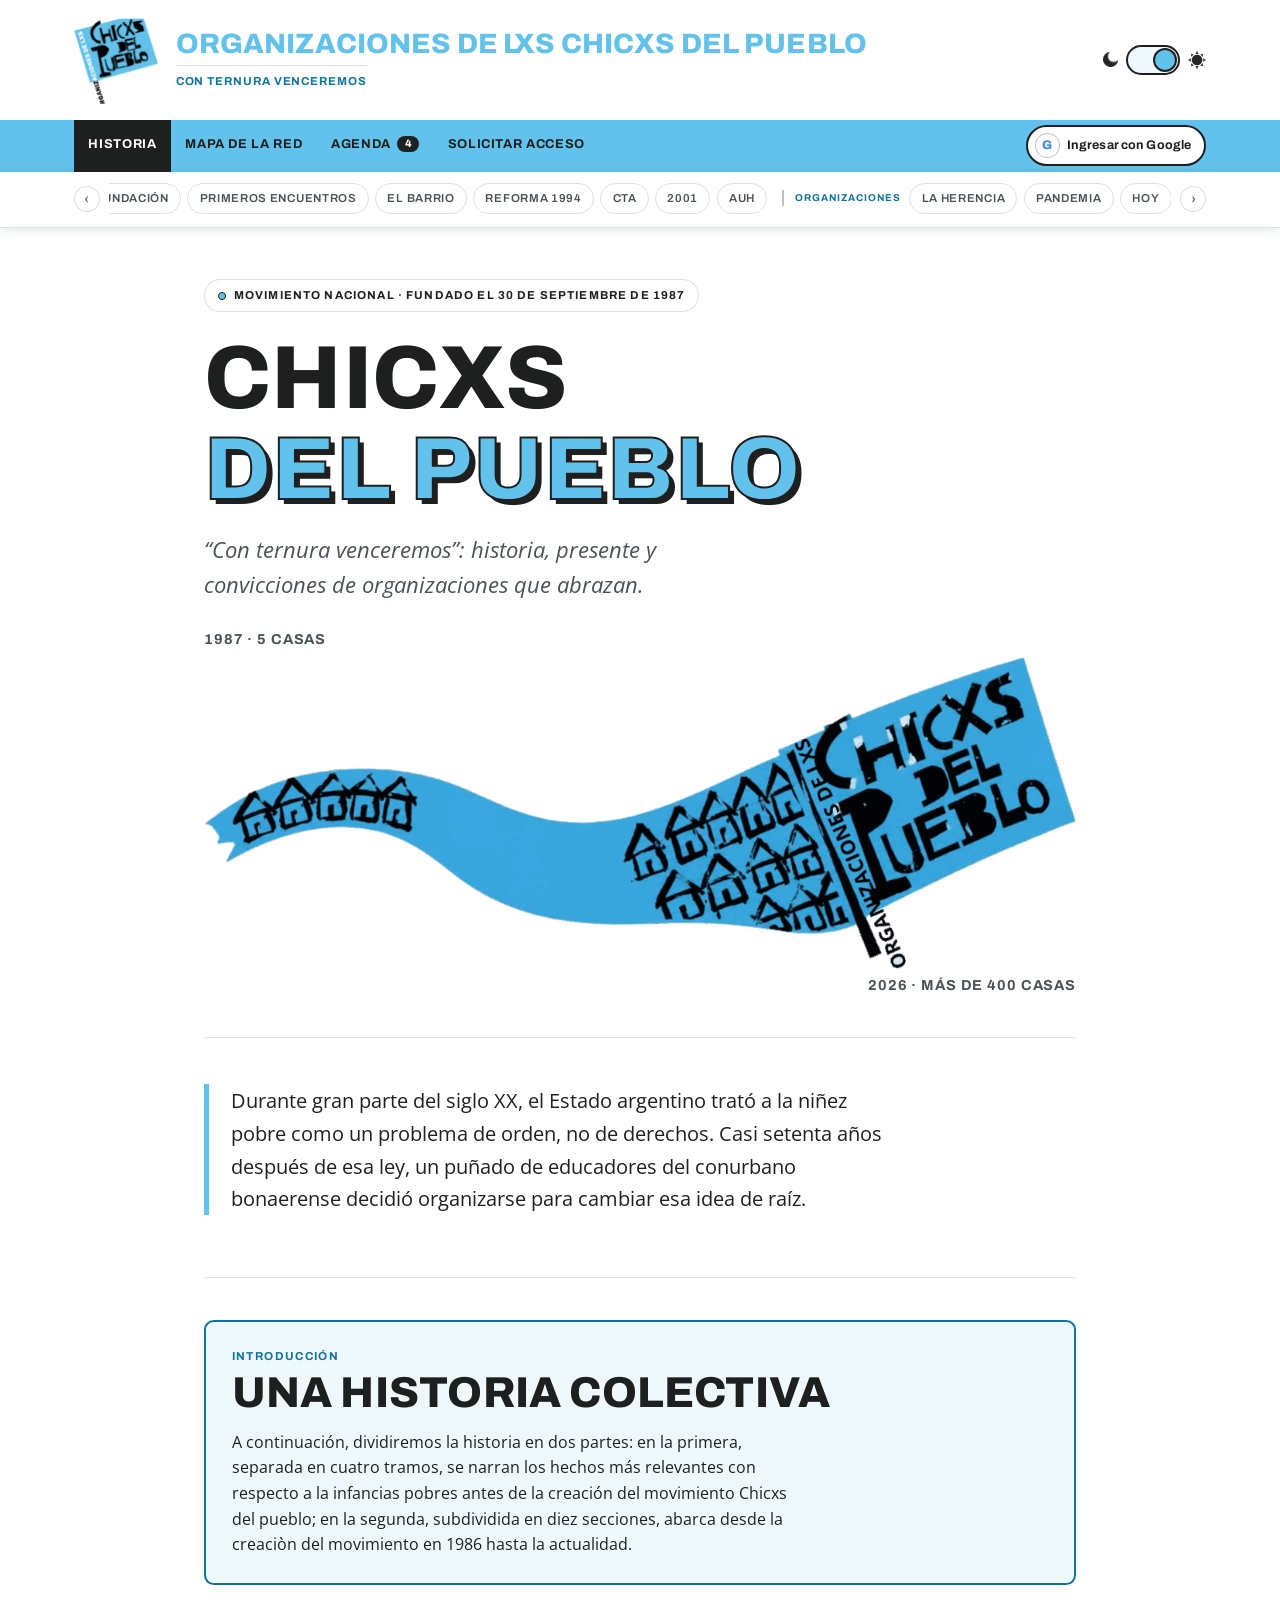
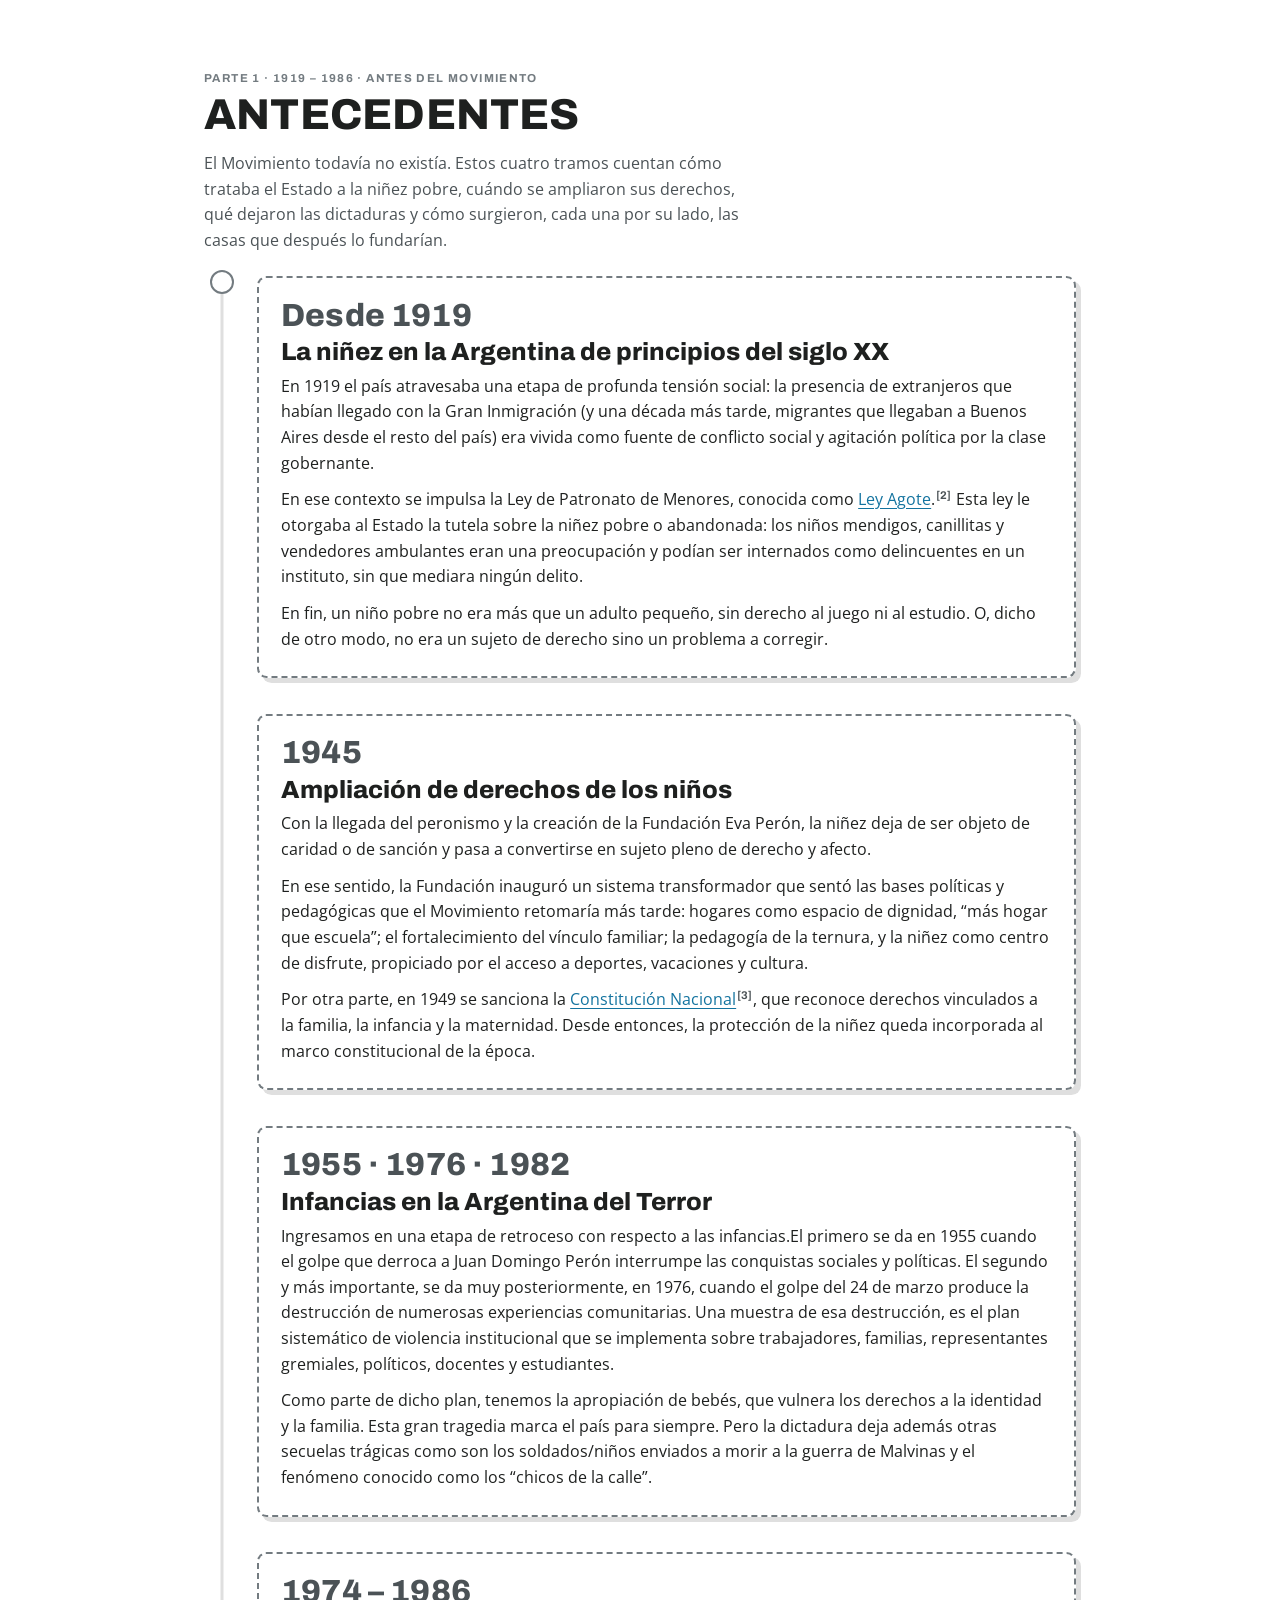
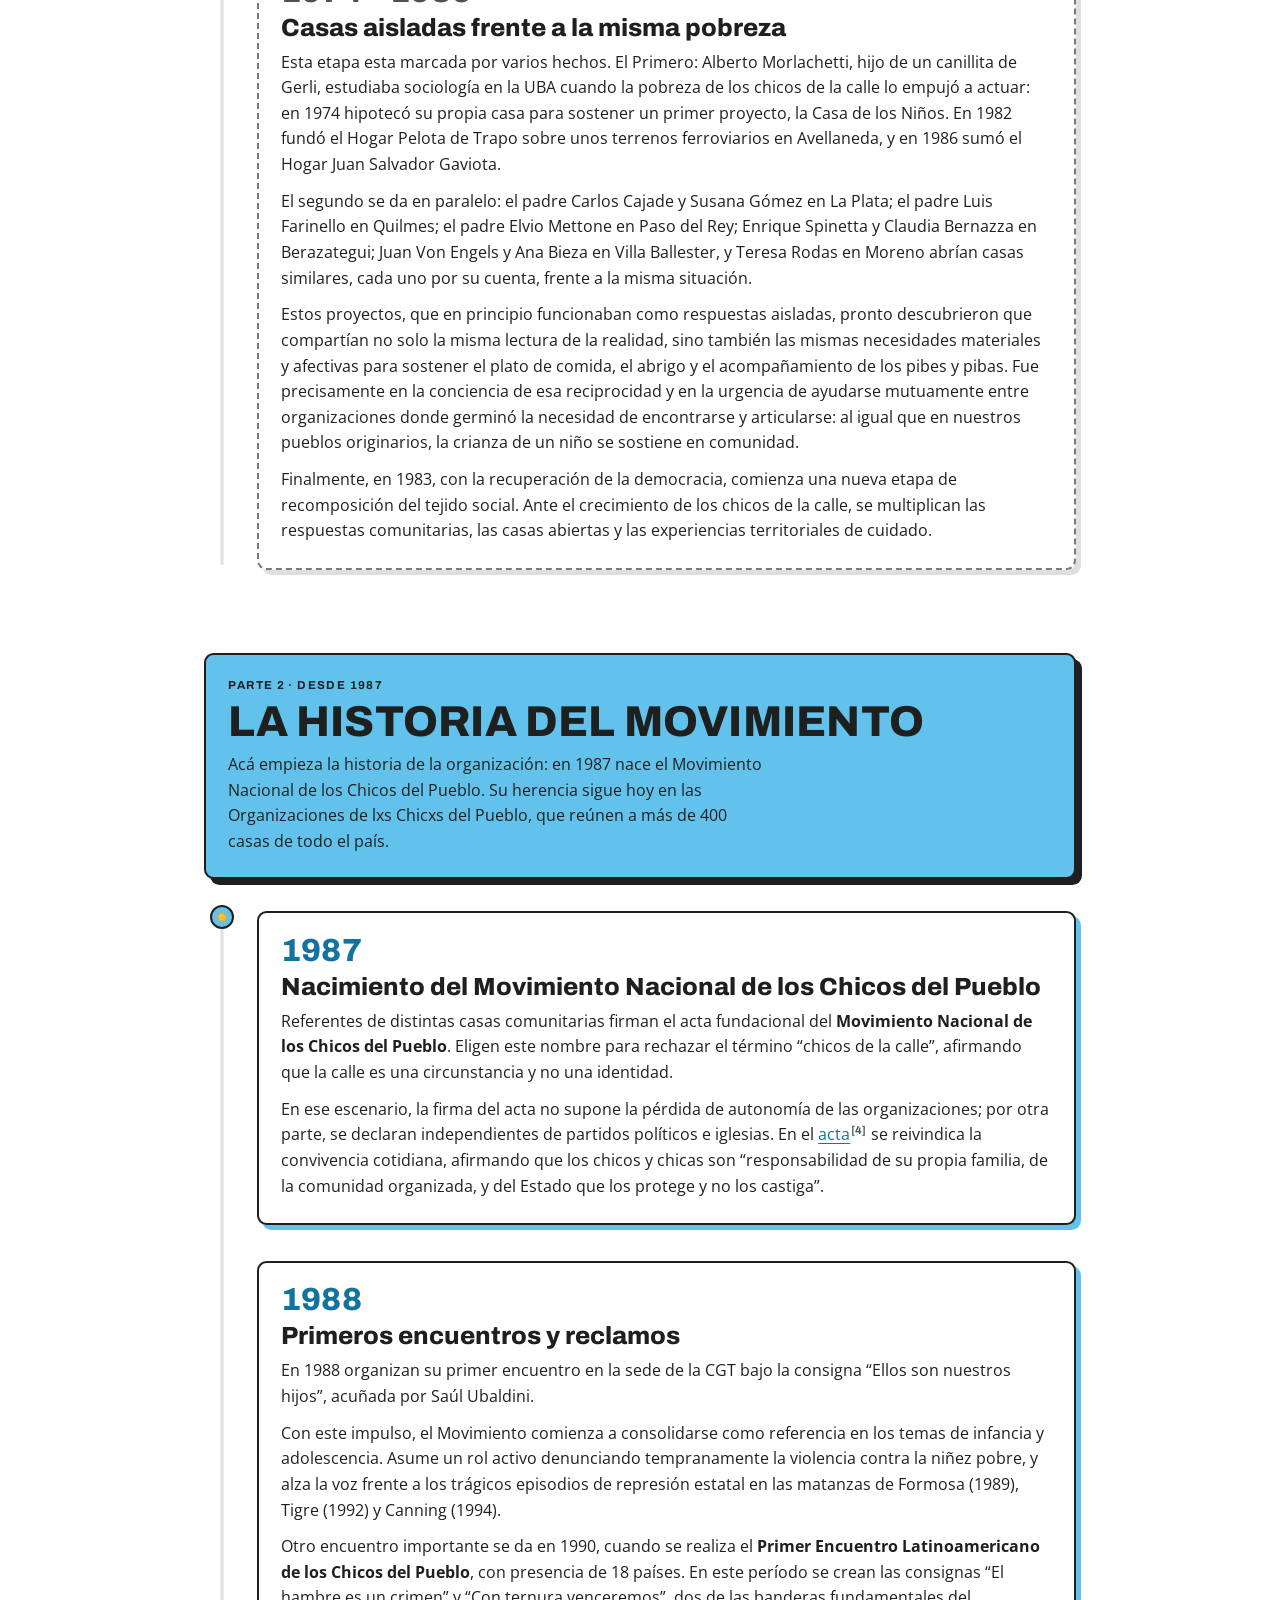
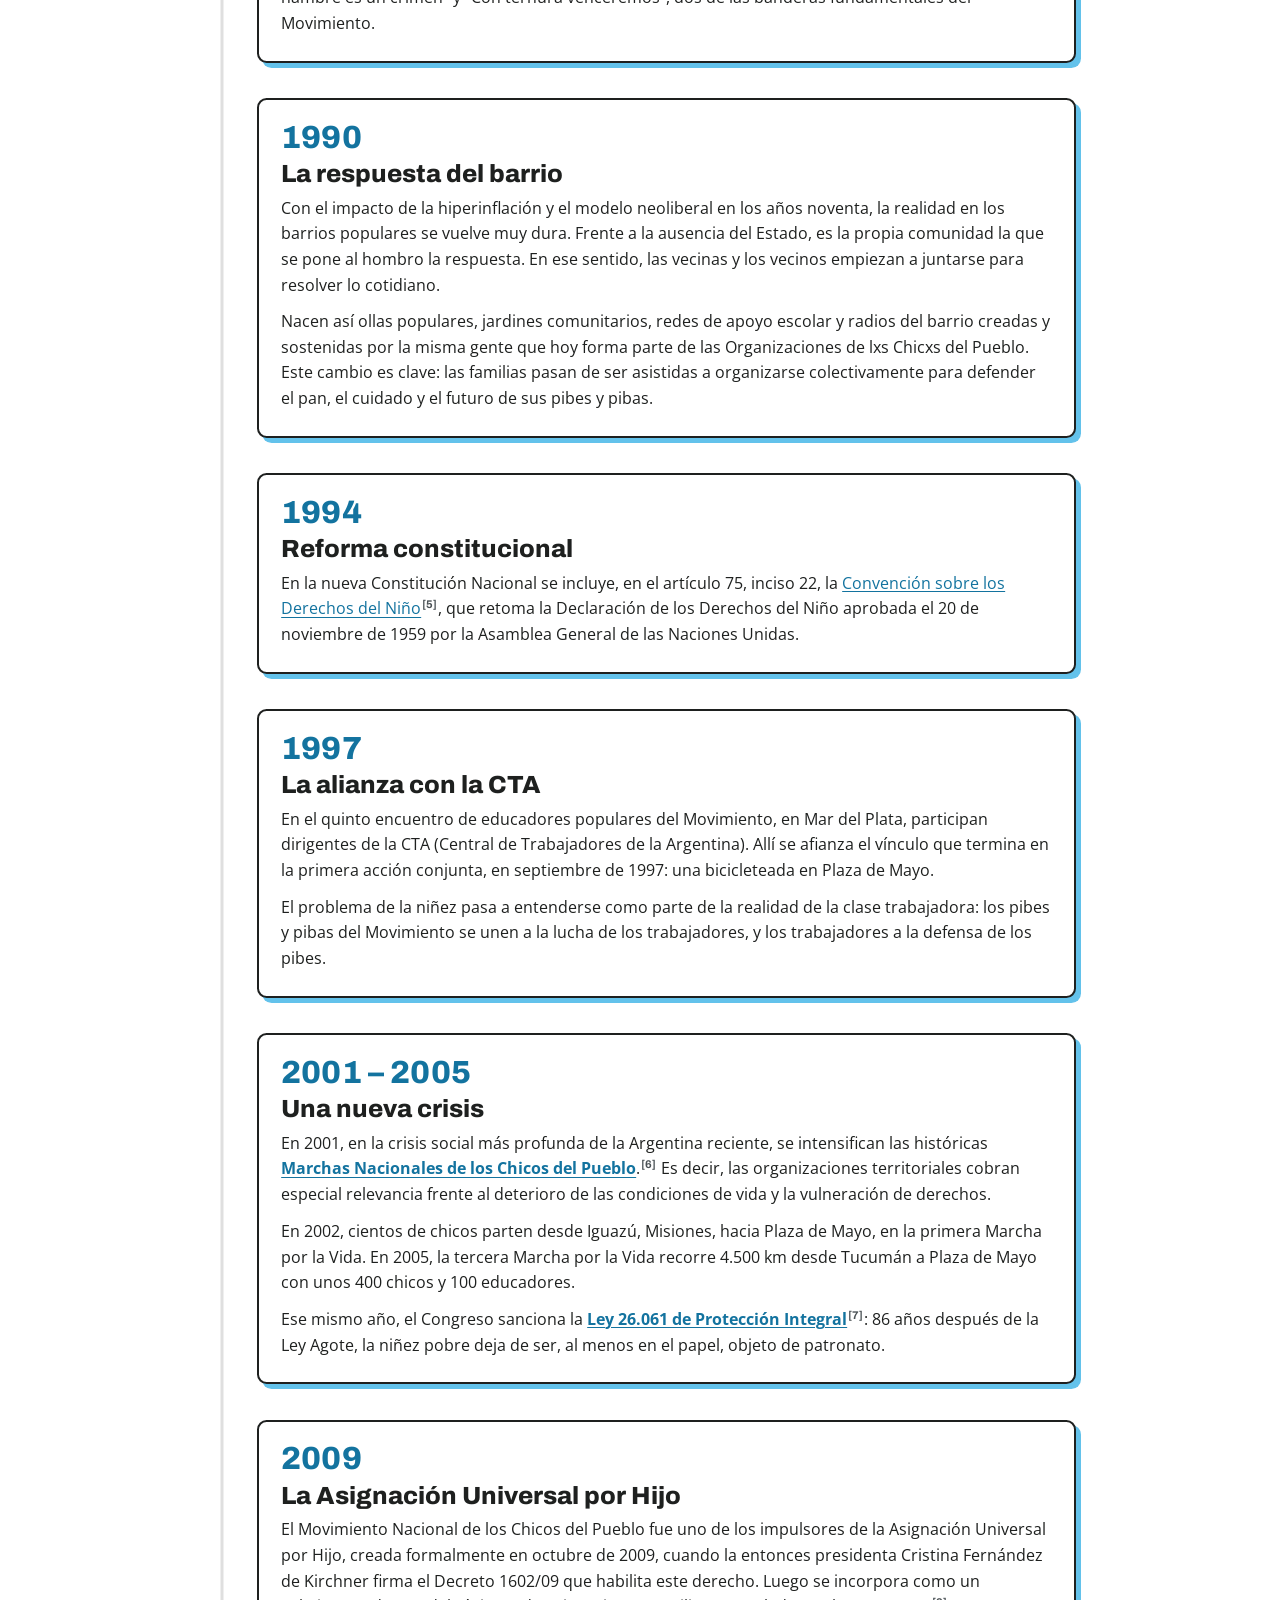
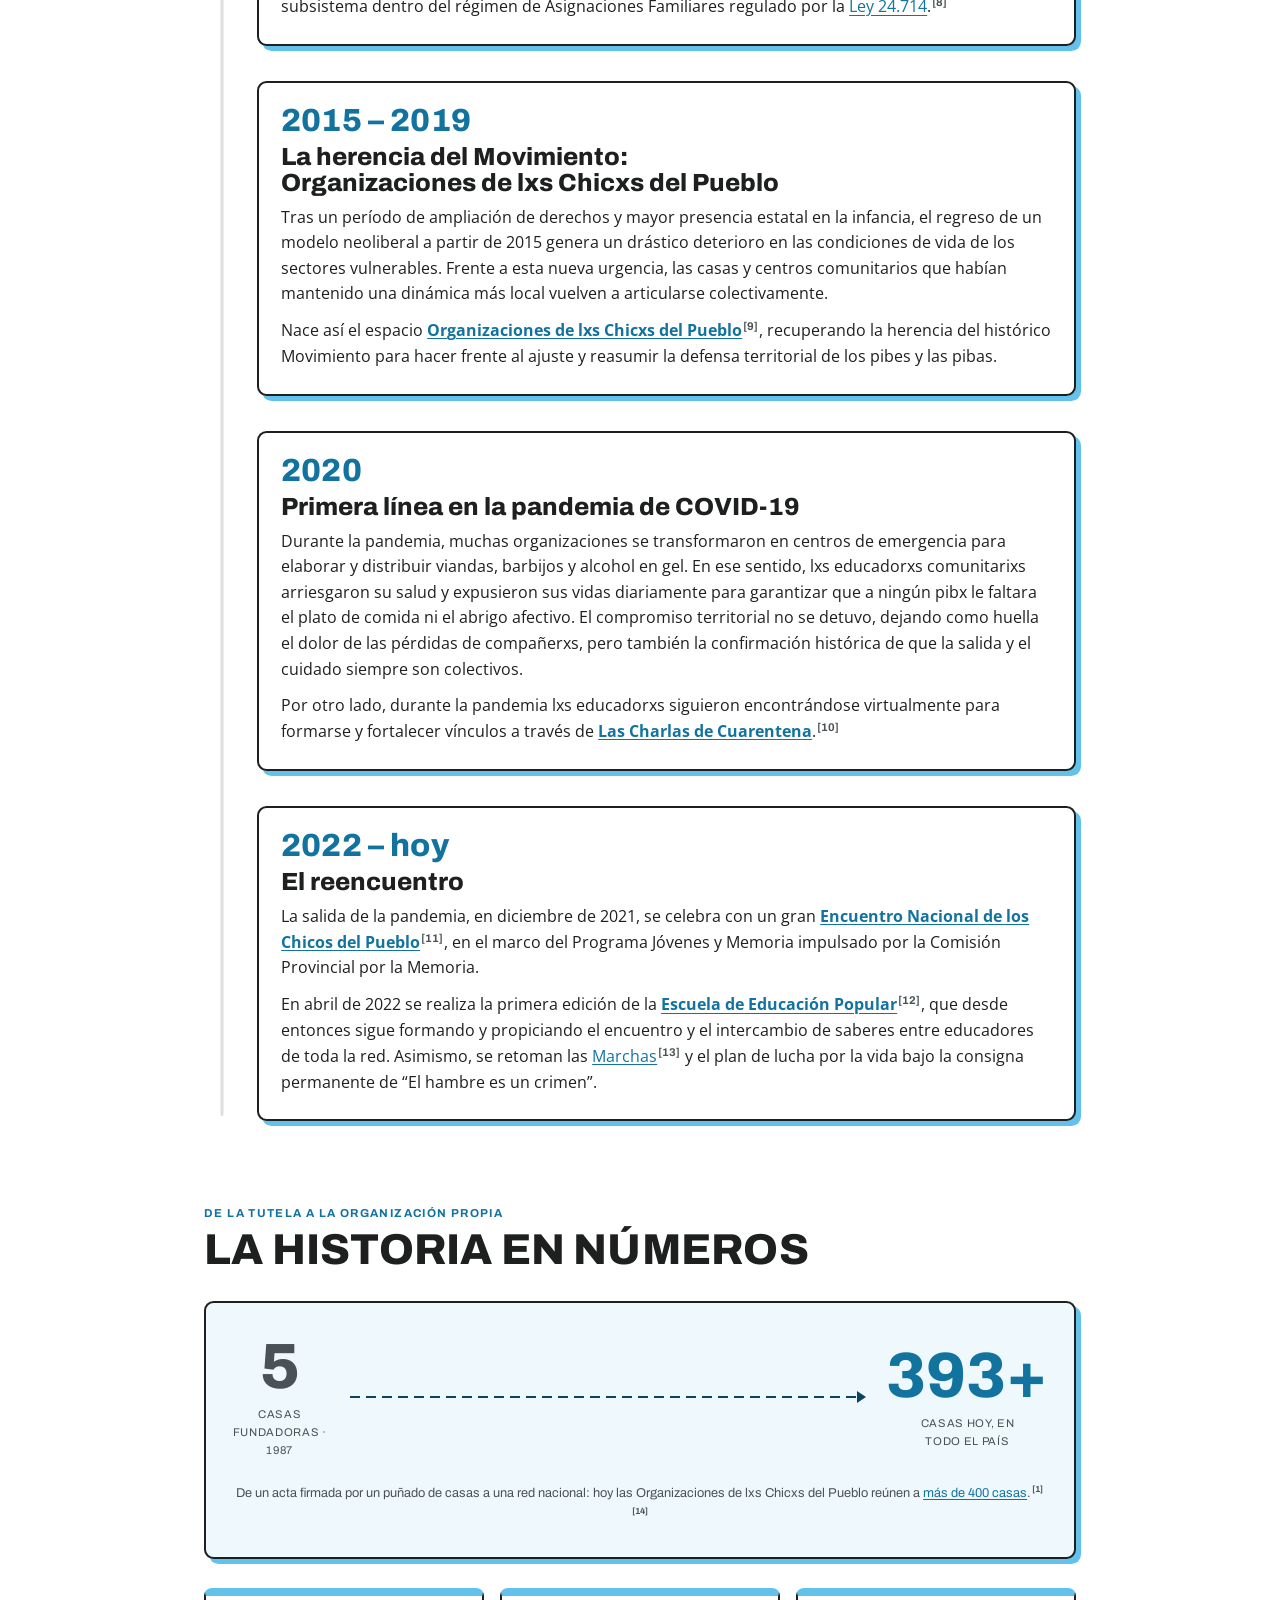
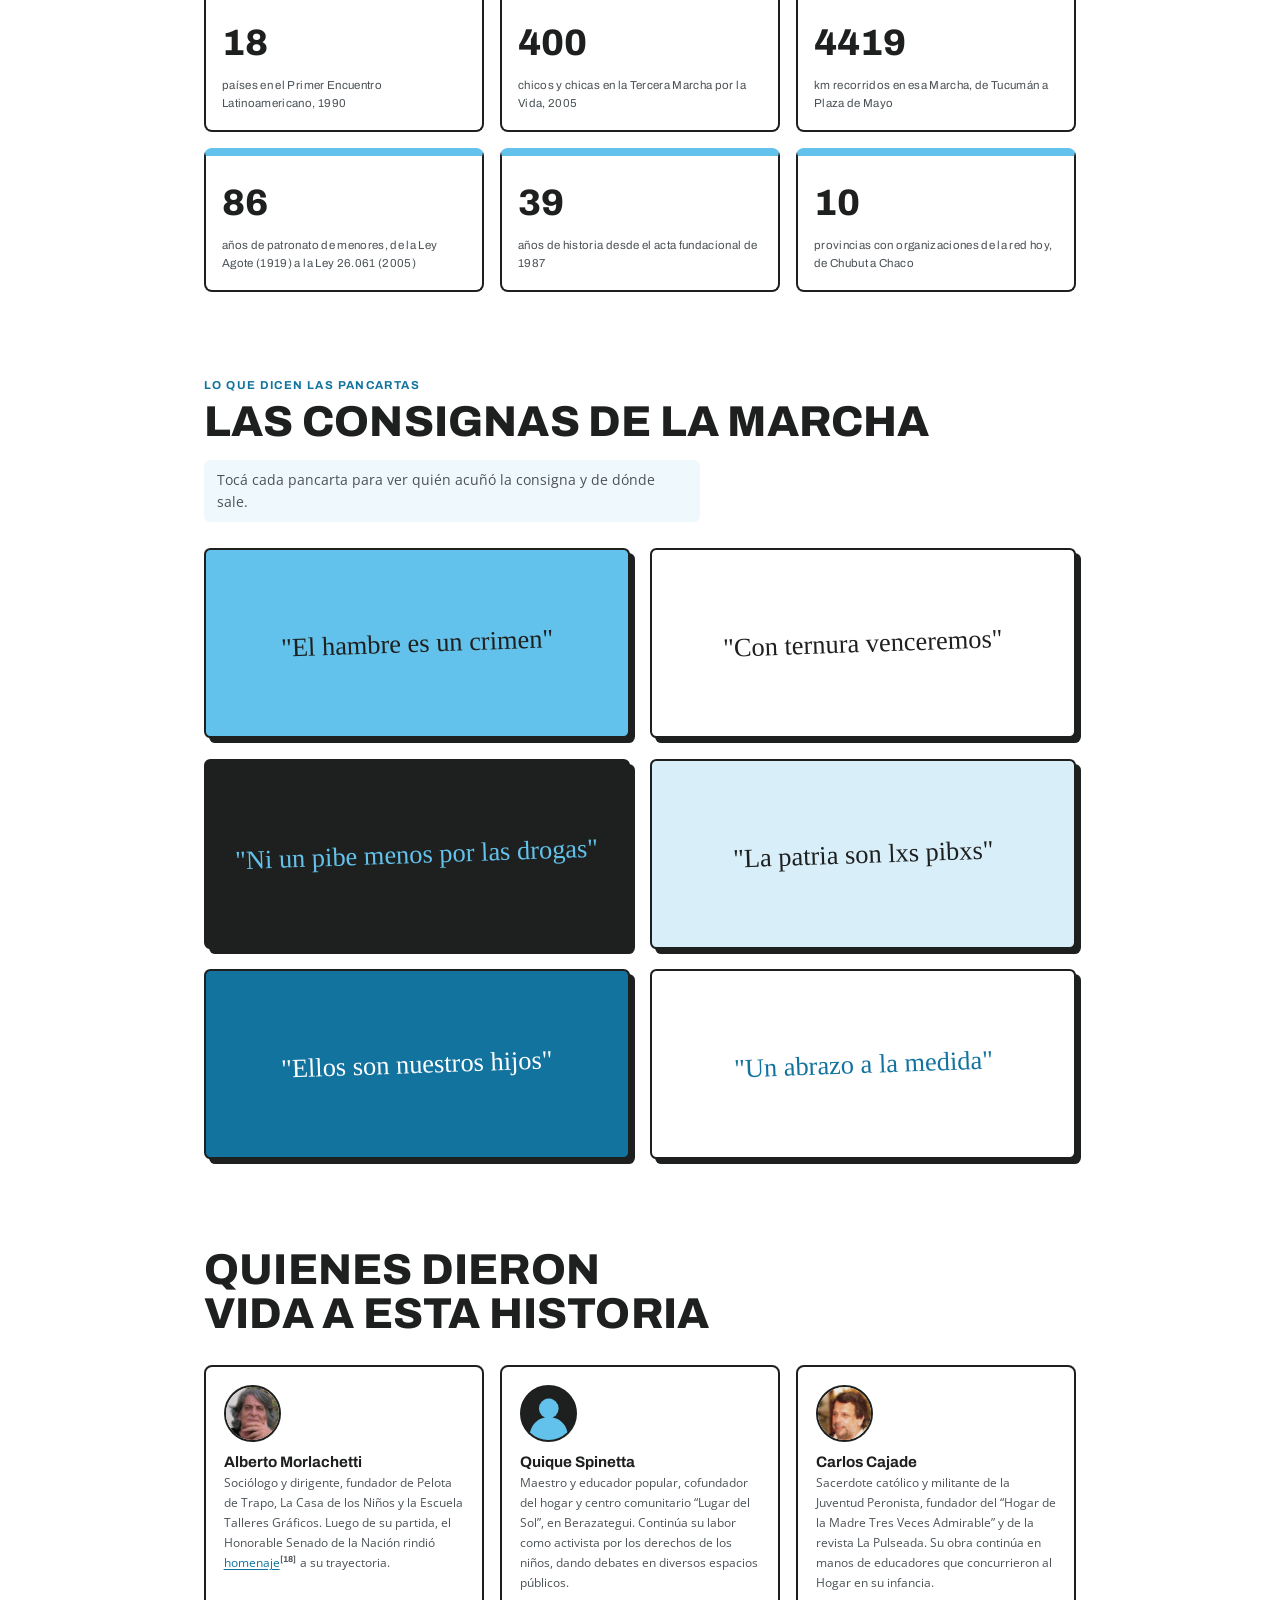
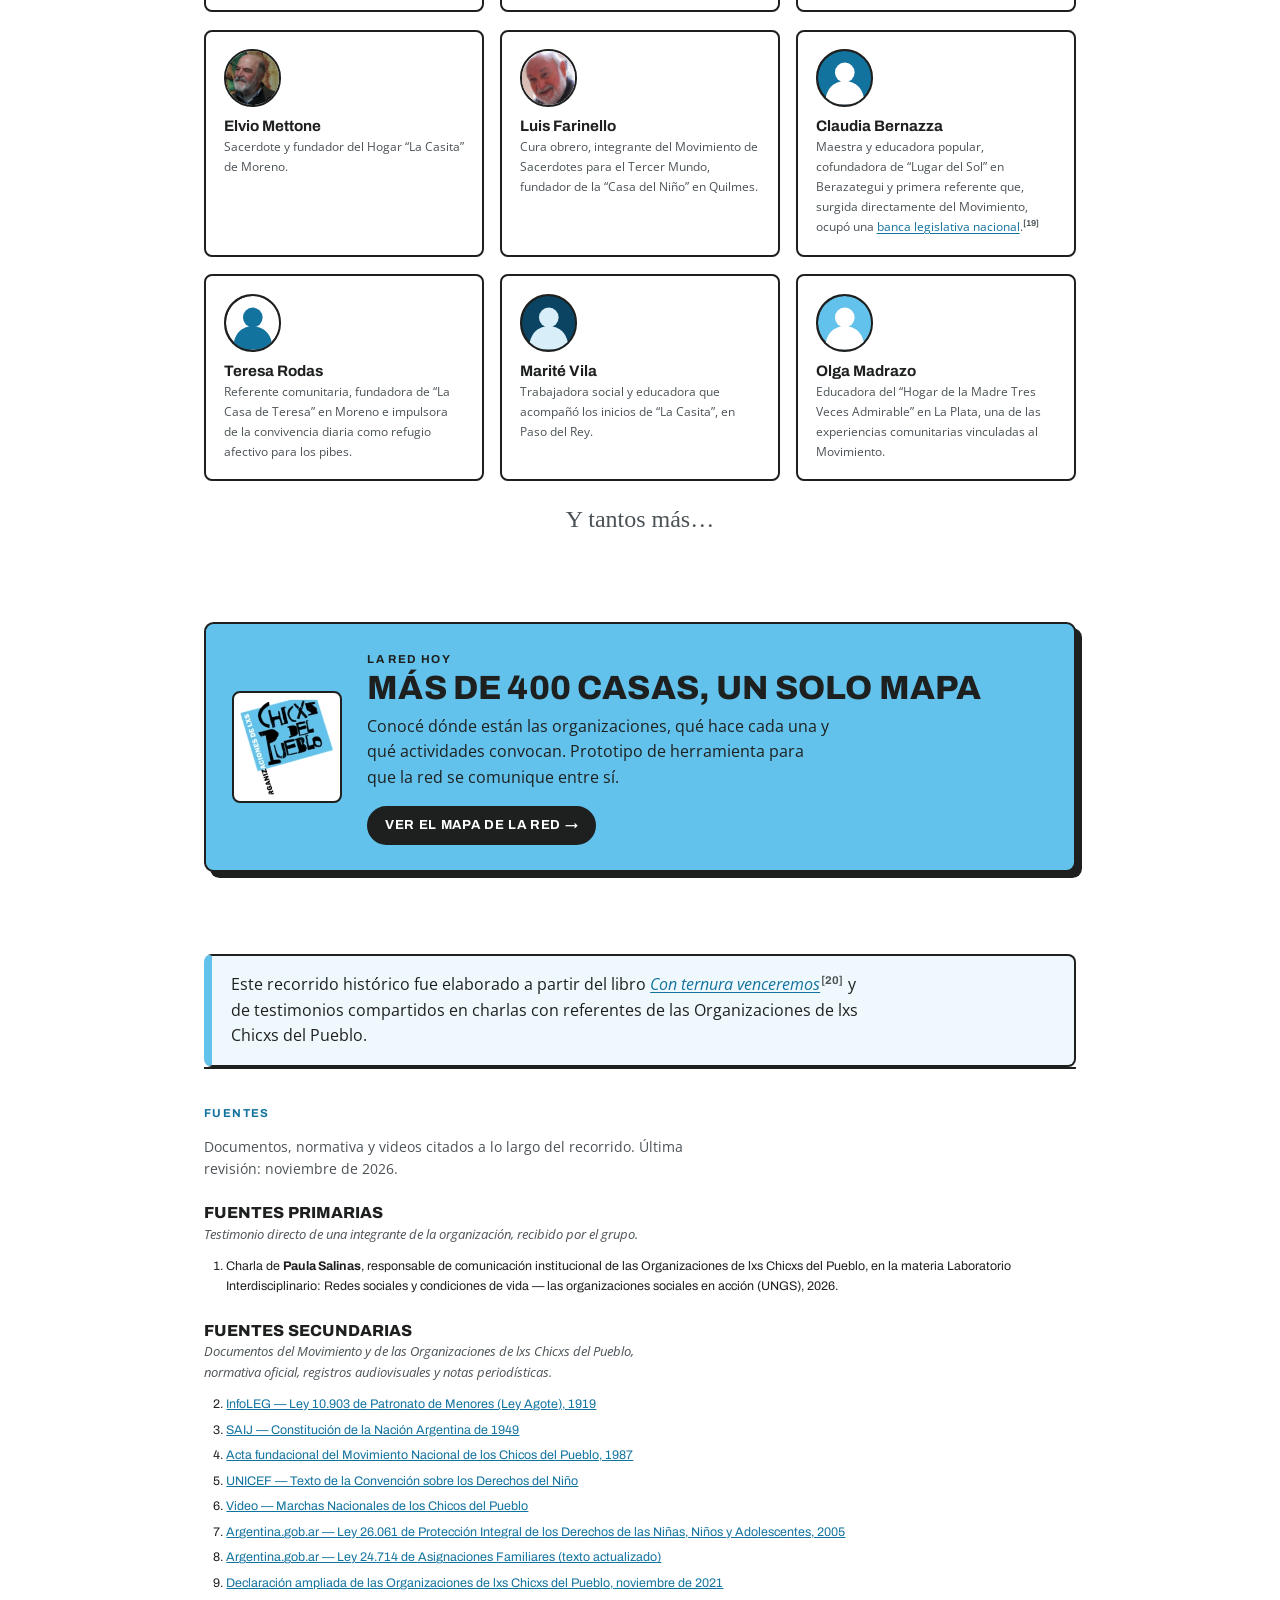
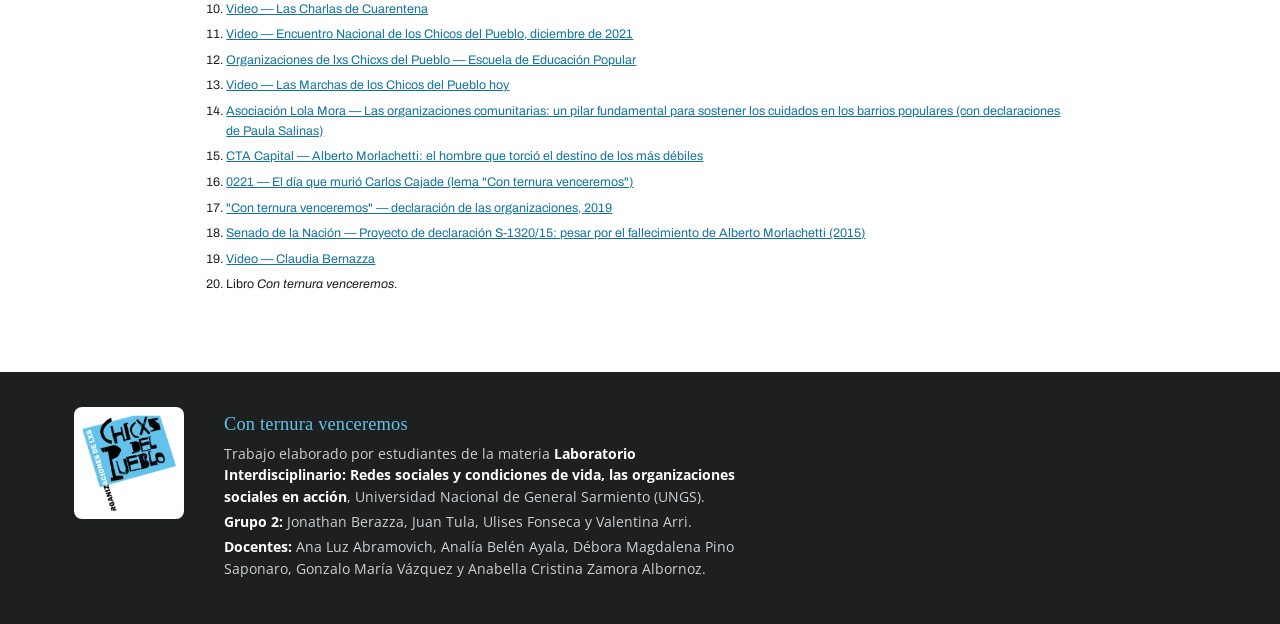
==== commit d314a29e: "Historia: se agrego la introducción" ====
--- a/index.html
+++ b/index.html
@@ -67,6 +67,7 @@
     border:1px solid var(--line); background:transparent; color:var(--ink-soft);
     cursor:pointer; text-decoration:none; display:inline-block;
   }
+  .chip--intro{ background:var(--celeste); color:var(--on-celeste); border-color:var(--celeste); }
   .chip[aria-current="true"]{
     background:var(--solid); color:var(--on-solid); border-color:var(--solid);
   }
@@ -173,6 +174,15 @@
     font-style:italic; color:var(--ink-soft);
   }
   .era-quote.open{ display:block; }
+
+/* ---------- introduccion ---------- */
+  #introduccion{
+    background:var(--celeste-50); border:2px solid var(--celeste-700);
+    border-radius:.6rem;
+    padding:1.6rem; margin:1.2rem 0 2.6rem;
+  }
+  #introduccion .section-head .eyebrow{ color:var(--celeste-700); }
+  #introduccion .etapa-lead{ color:var(--ink); margin:-.9rem 0 0; }
 
   /* ---------- dos partes: contexto (antes de 1987) y movimiento (desde 1987) ---------- */
   .etapa-lead{ max-width:62ch; color:var(--ink-soft); margin:-.9rem 0 1.4rem; }
@@ -350,6 +360,7 @@
     <div class="topbar-inner">
       <button class="nav-arrow" id="navPrev" aria-label="Etapas anteriores" type="button">‹</button>
       <nav class="chipnav" aria-label="Navegar por etapas">
+        <a class="chip chip--intro" data-nav href="#introduccion">Introducción</a>
         <span class="chip-group">Antecedentes</span>
         <a class="chip" data-nav href="#era-1">Patronato</a>
         <a class="chip" data-nav href="#era-2">Peronismo</a>
@@ -389,6 +400,14 @@
   <div class="manifiesto">
     <p>Durante gran parte del siglo XX, el Estado argentino trató a la niñez pobre como un problema de orden, no de derechos. Casi setenta años después de esa ley, un puñado de educadores del conurbano bonaerense decidió organizarse para cambiar esa idea de raíz.</p>
   </div>
+
+  <section id="introduccion" aria-labelledby="introduccion-titulo">
+    <div class="section-head">
+      <div class="eyebrow">Introducción</div>
+      <h2 id="introduccion-titulo">Una historia colectiva</h2>
+    </div>
+    <p class="etapa-lead">A continuación, dividiremos la historia en dos partes: en la primera, separada en cuatro tramos, se narran los hechos más relevantes con respecto a la infancias pobres antes de la creación del movimiento Chicxs del pueblo; en la segunda, subdividida en diez secciones, abarca desde la creaciòn del movimiento en 1986 hasta la actualidad.</p>
+  </section>
 
   <section id="contexto" class="etapa etapa--contexto">
     <div class="section-head">
@@ -833,6 +852,8 @@
 
     var idx = locate(erasArr, refY).idx;
     var chip = idx >= 0 ? chipMap[erasArr[idx].id] : null;
+    var intro = document.getElementById('introduccion');
+    if (idx === -1 && intro.getBoundingClientRect().top <= refY) chip = chipMap.introduccion;
     chips.forEach(function(c){ c.removeAttribute('aria-current'); });
     if (chip) chip.setAttribute('aria-current','true');
     // keep the current stage visible inside the horizontally scrolling chip bar
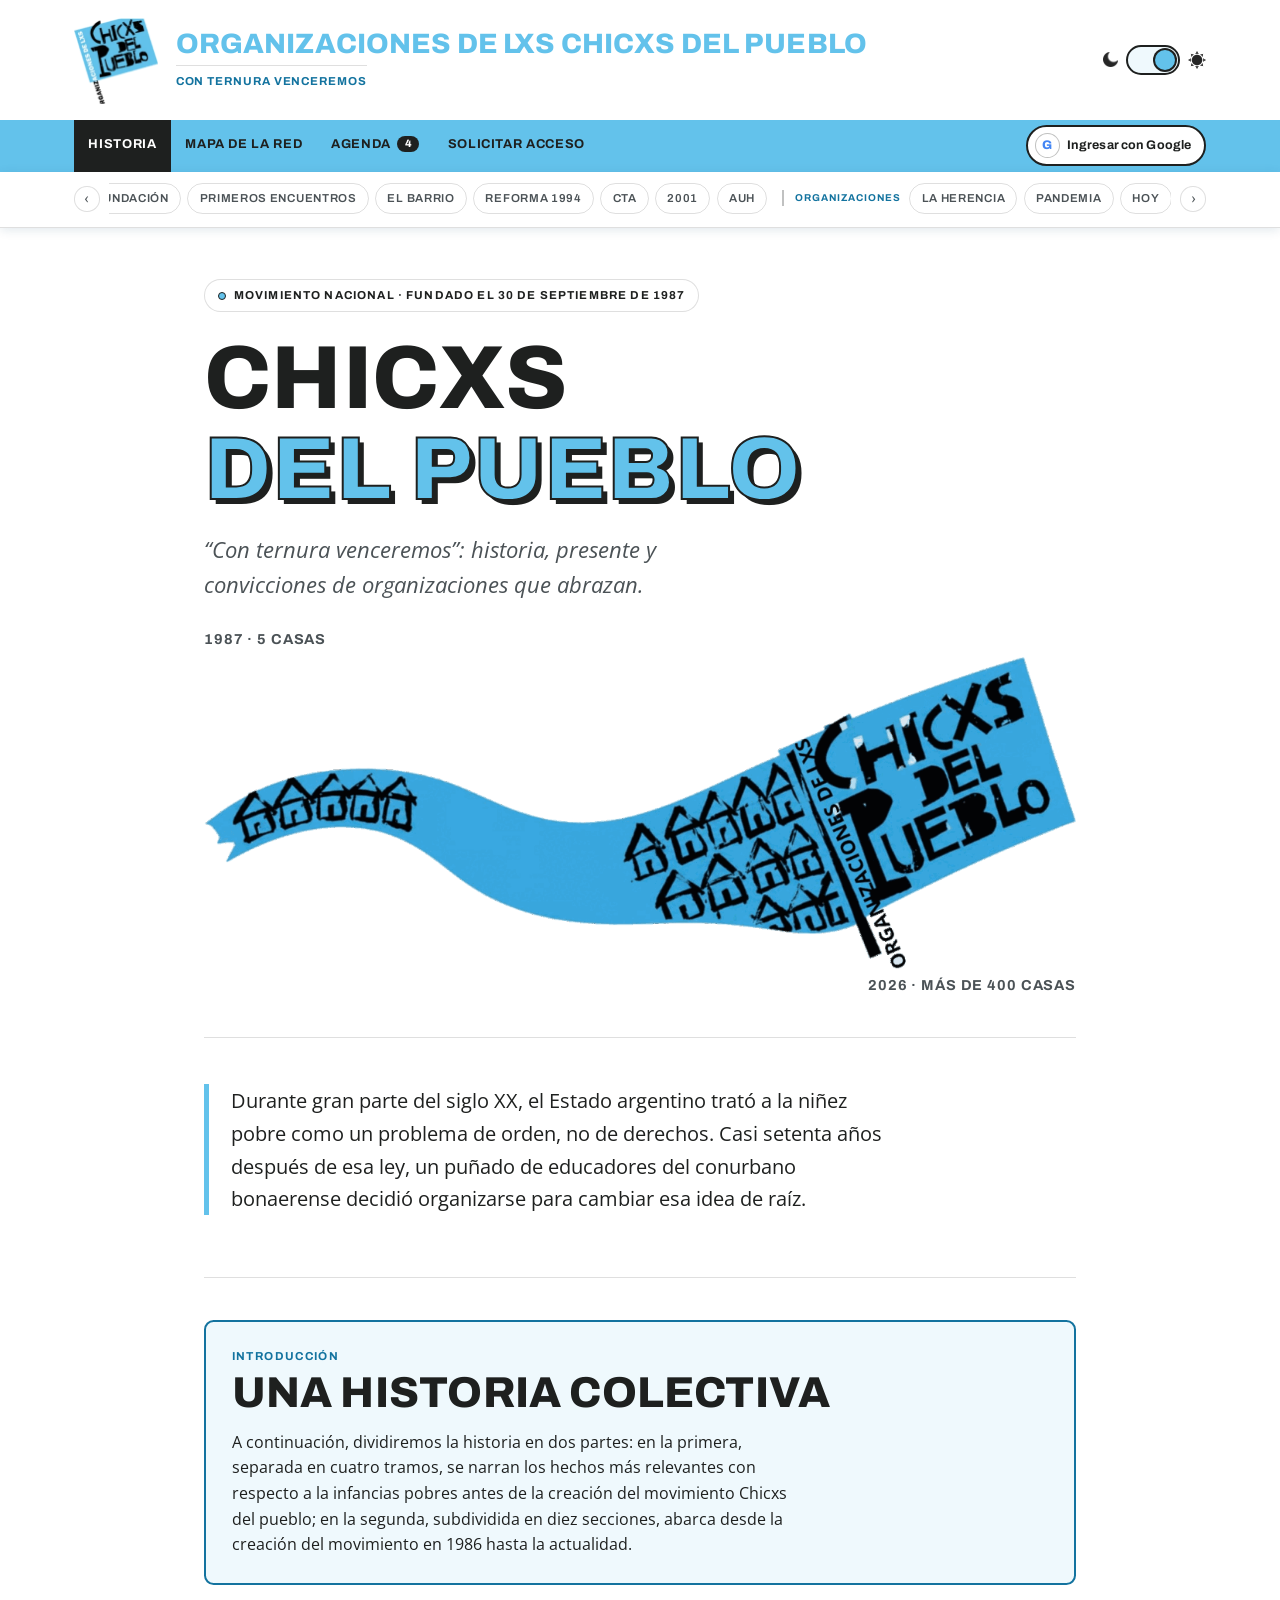
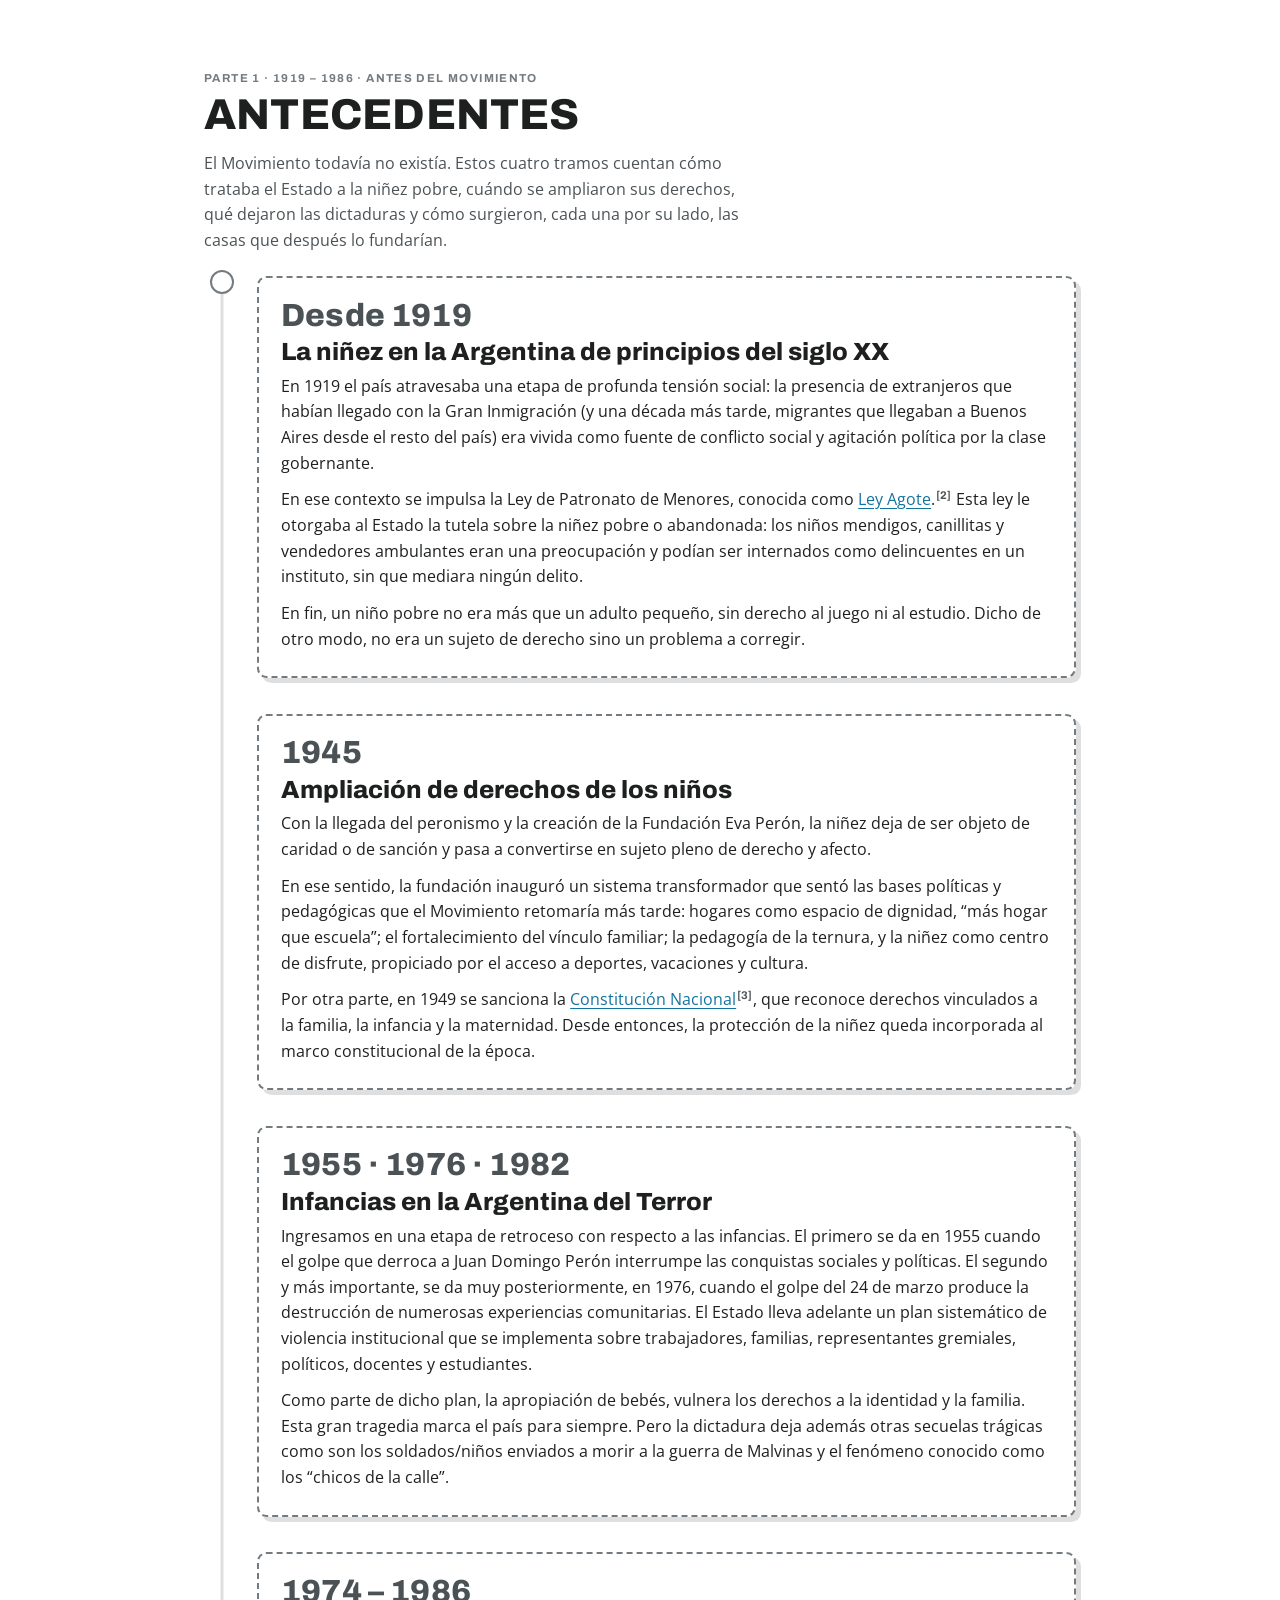
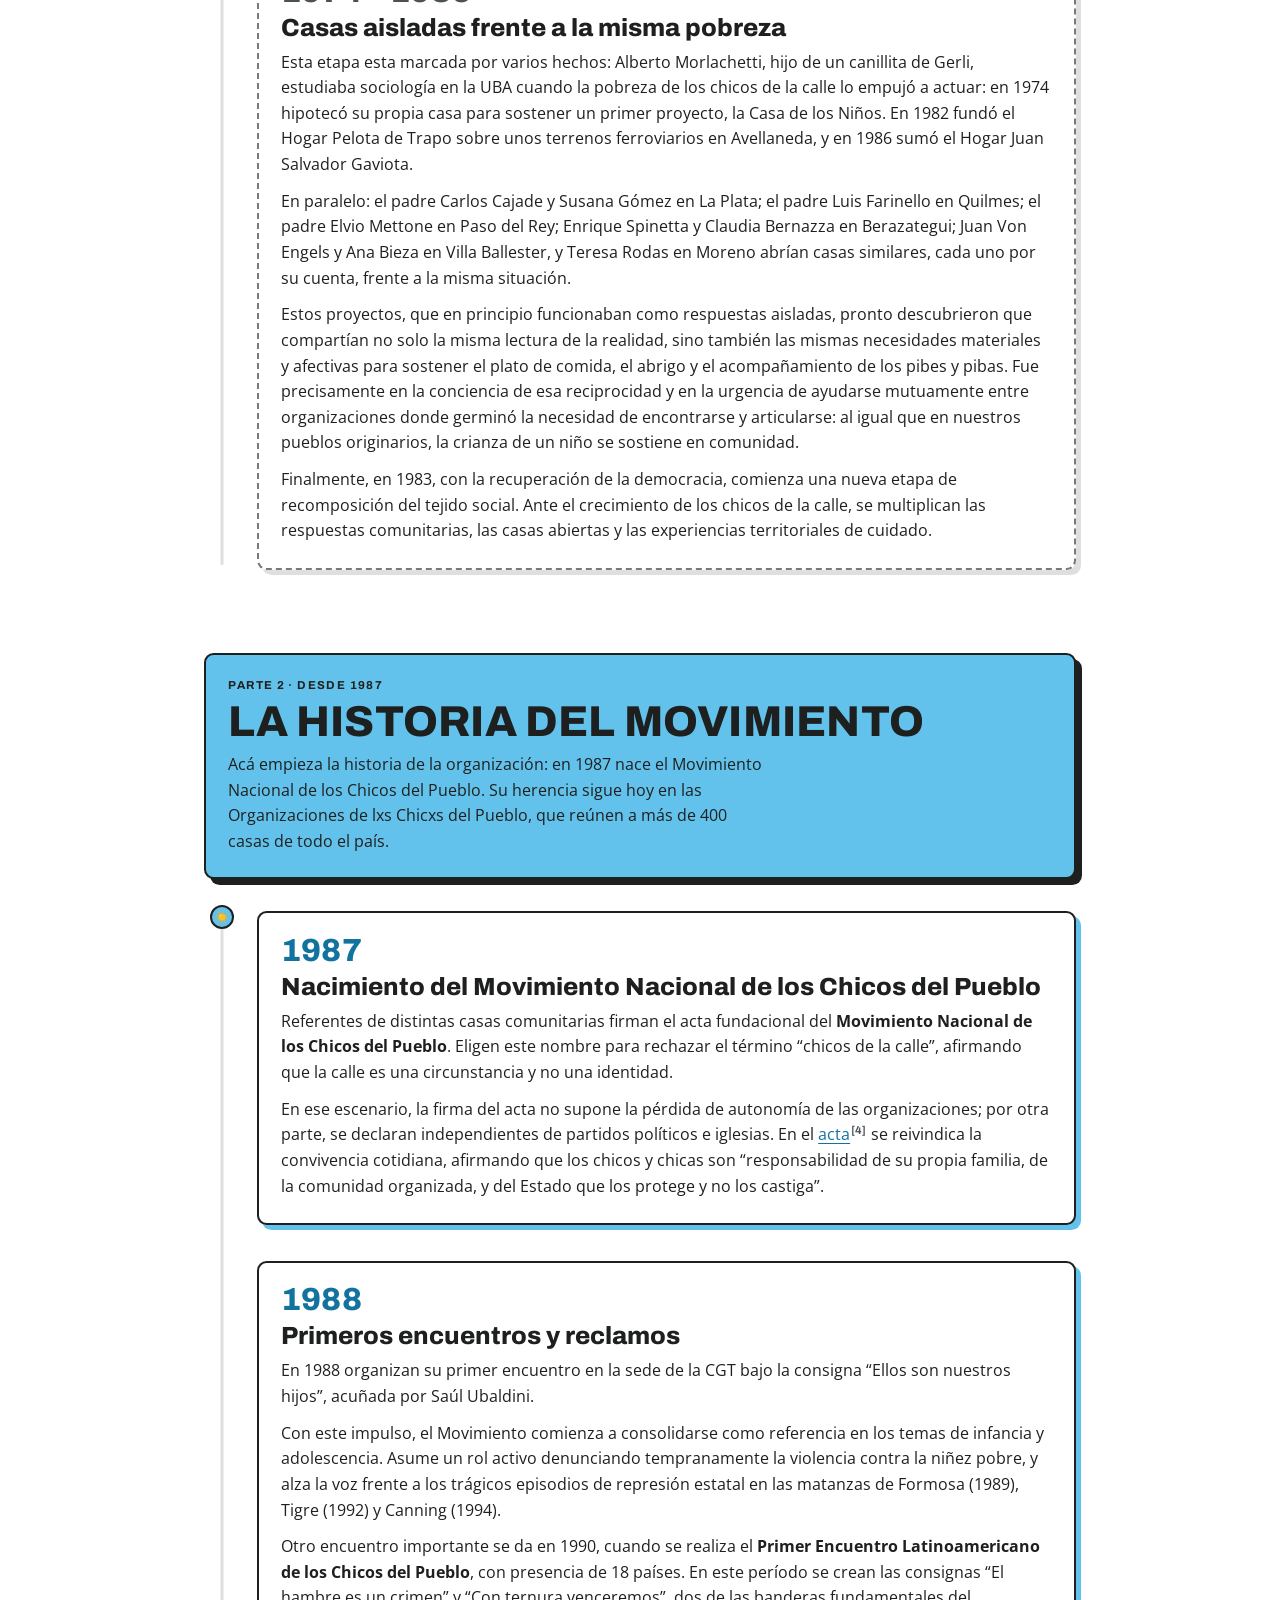
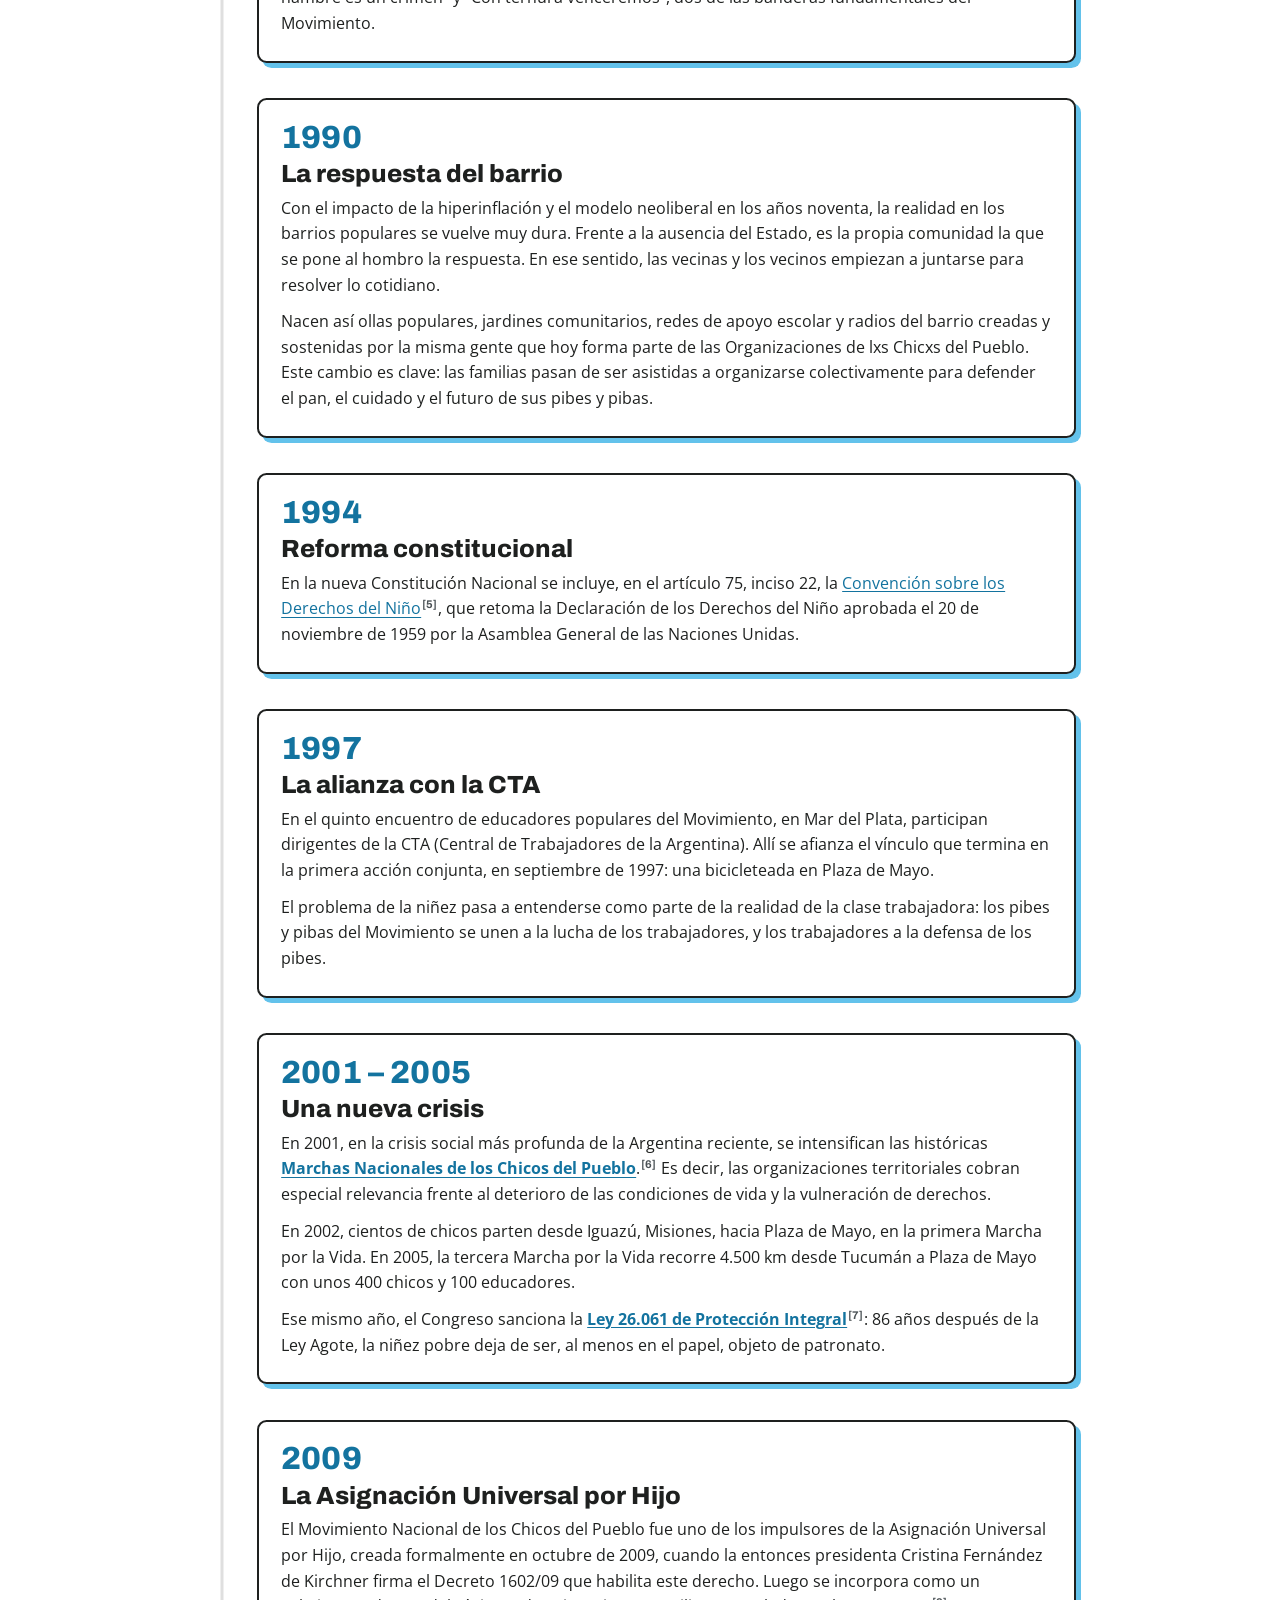
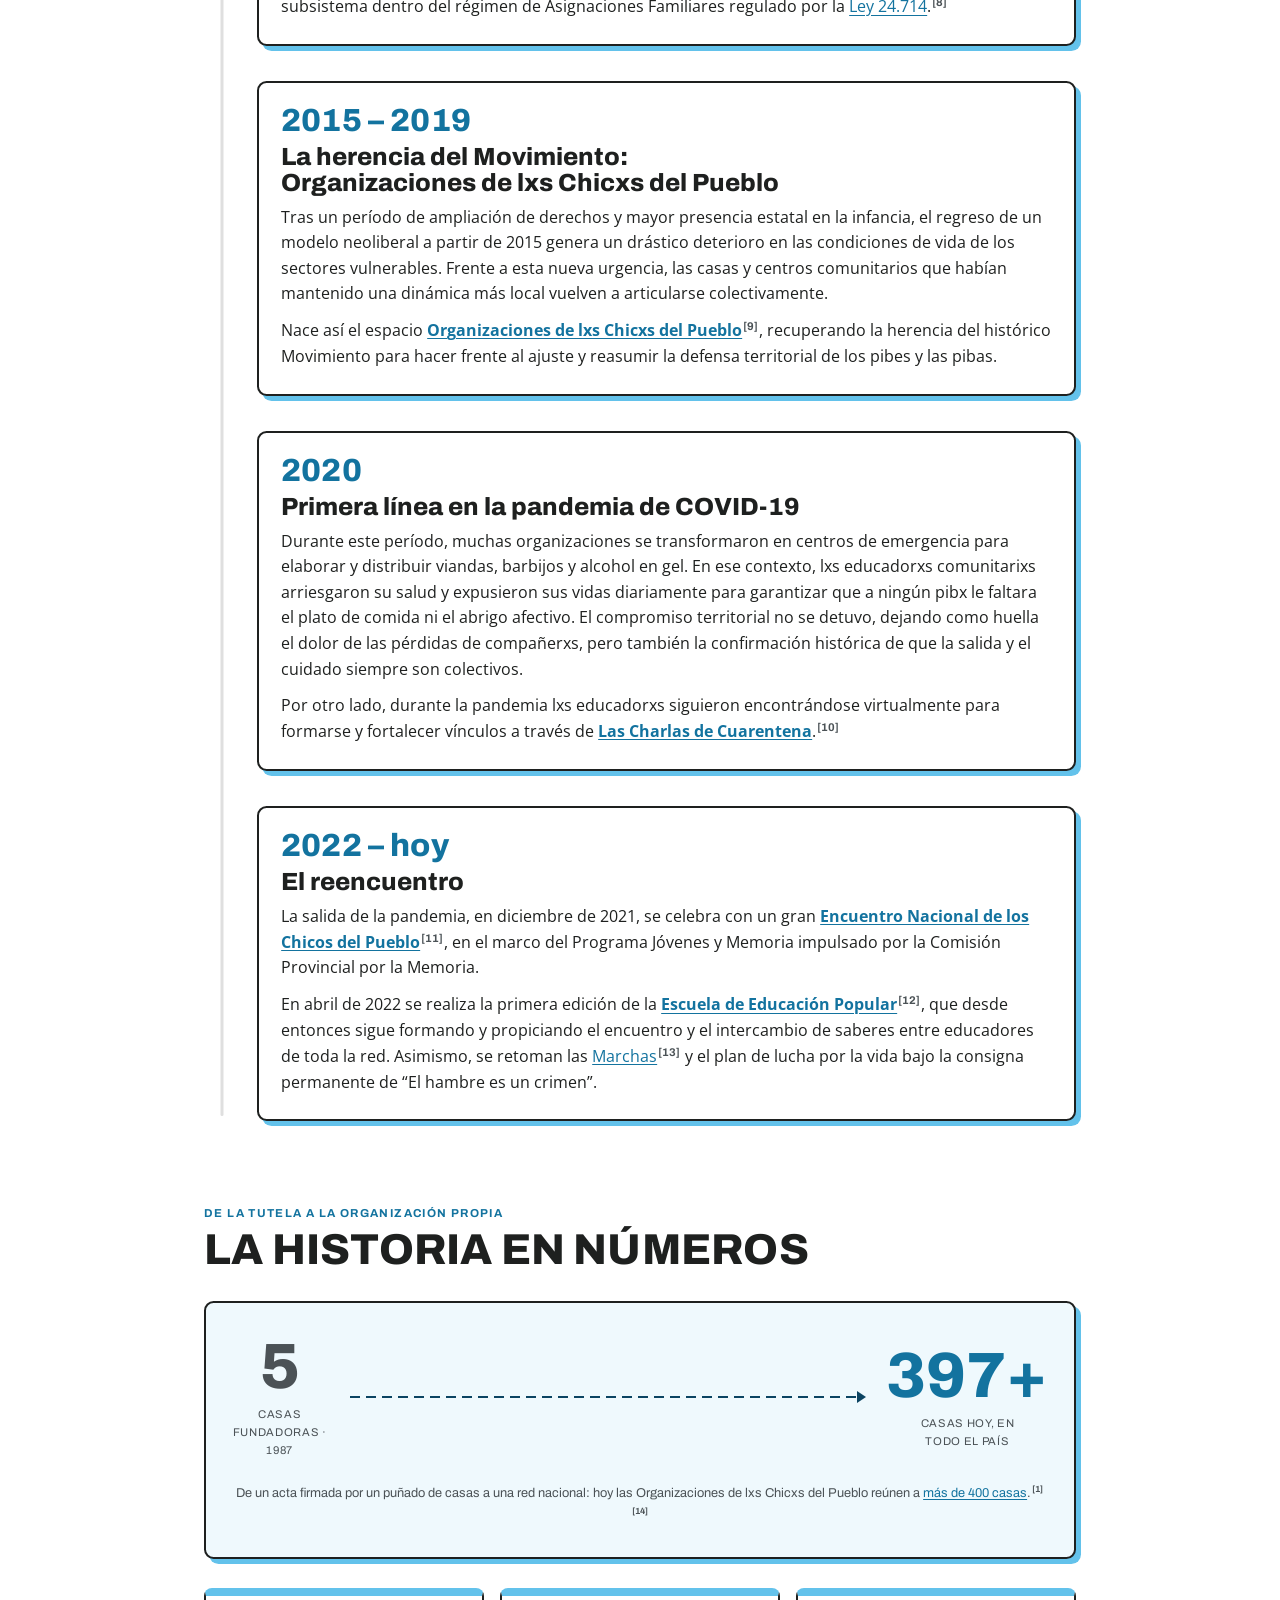
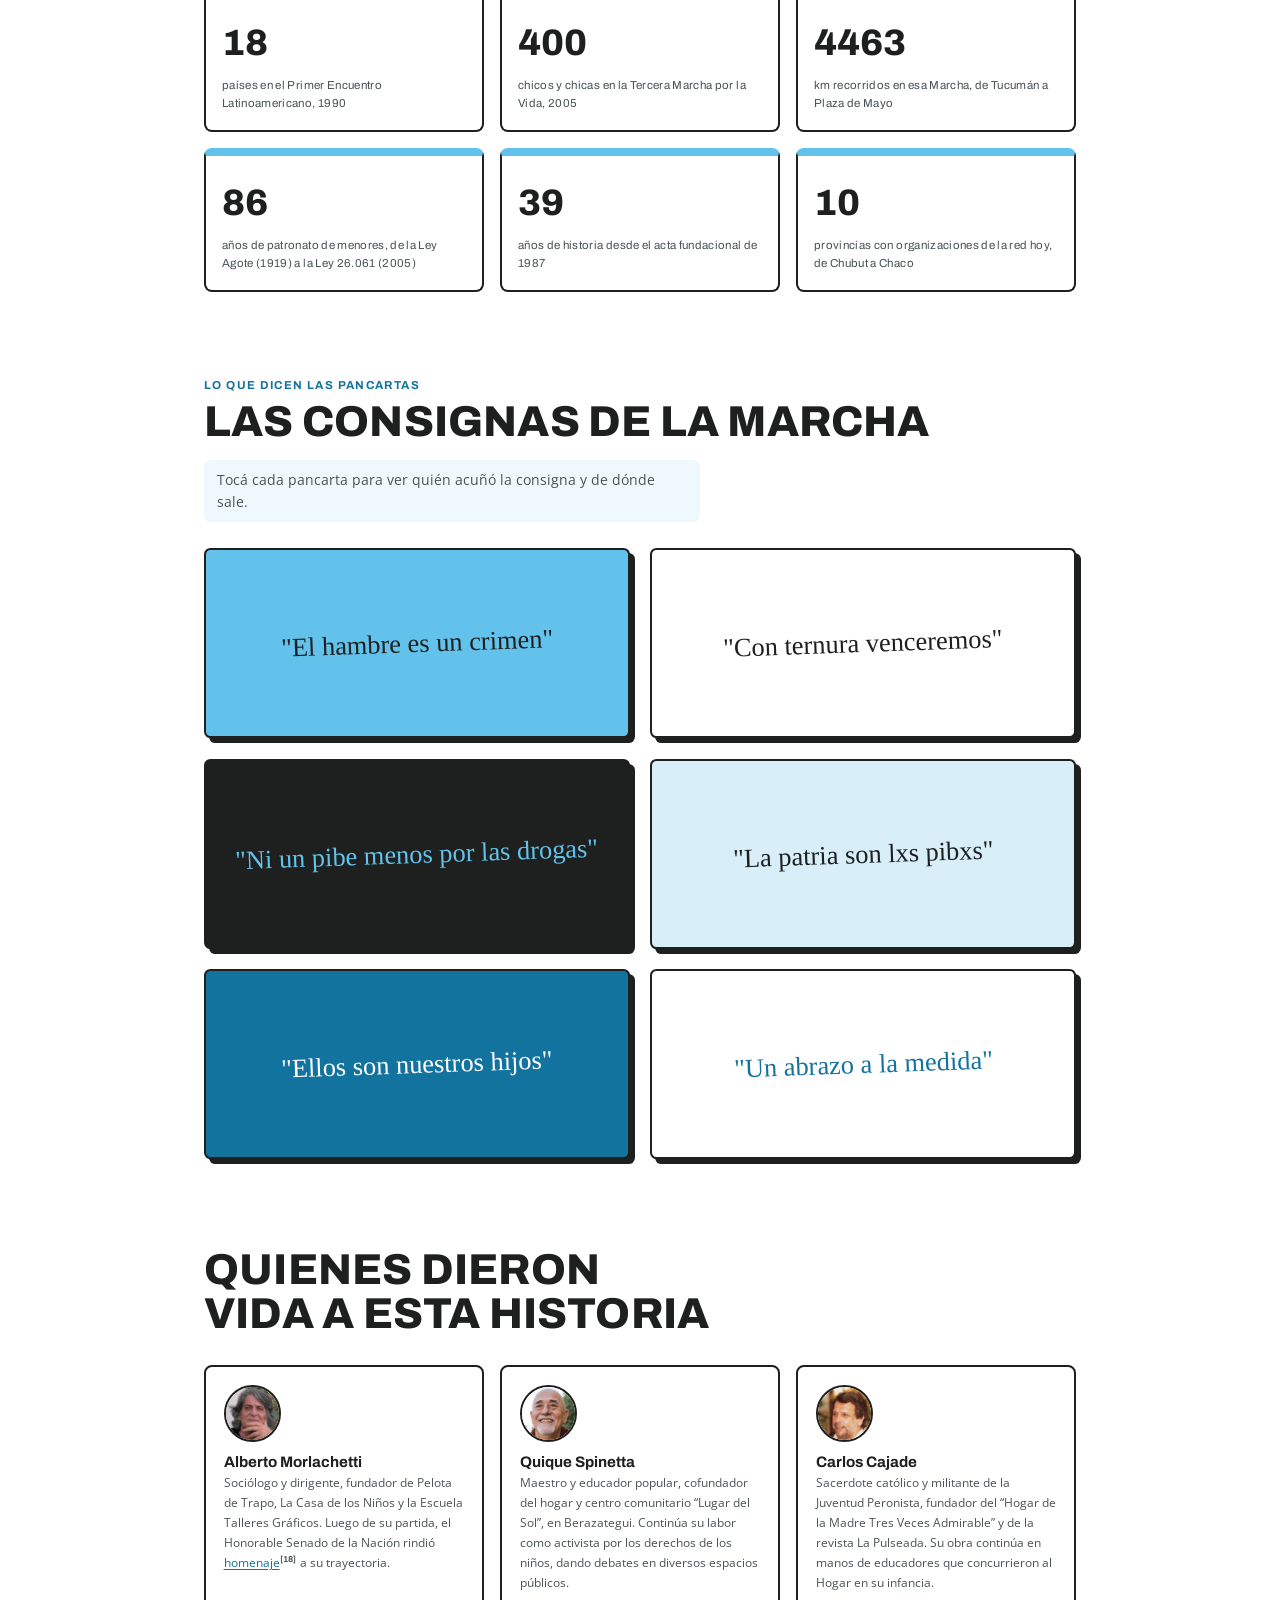
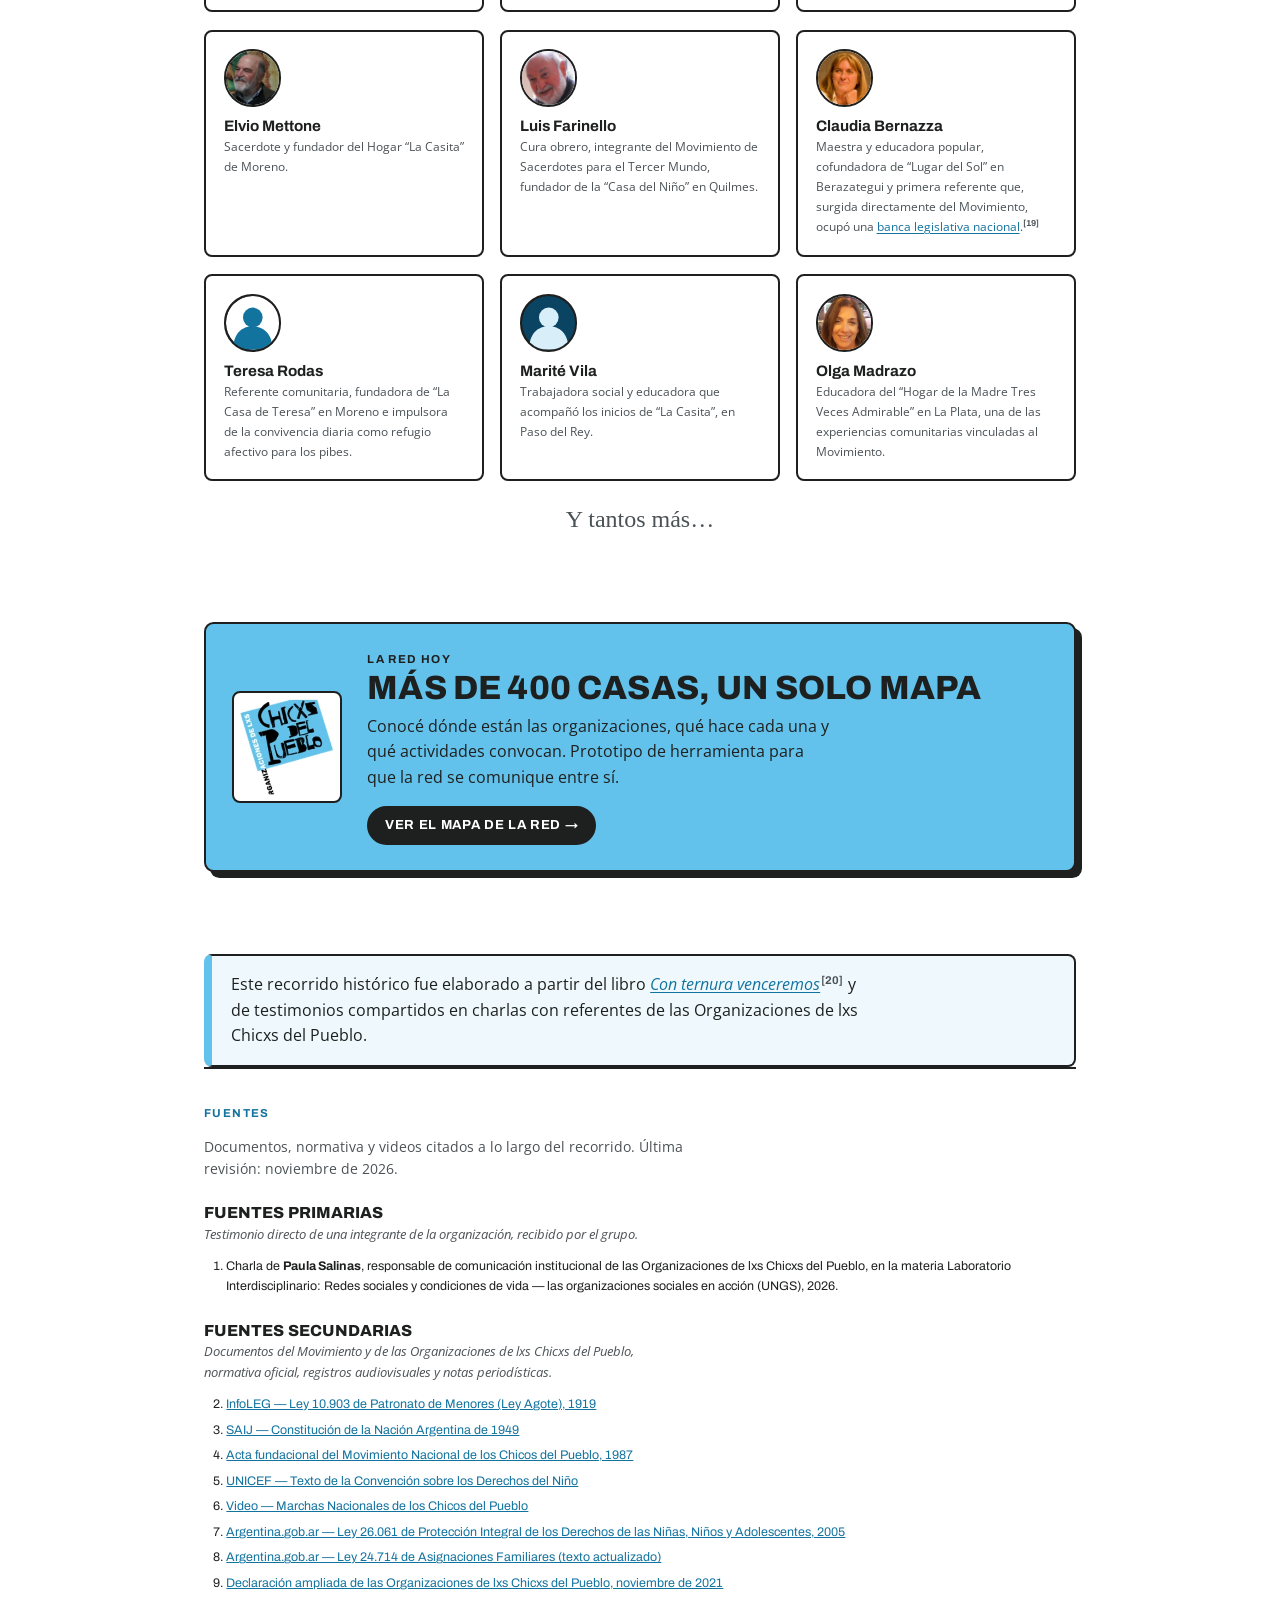
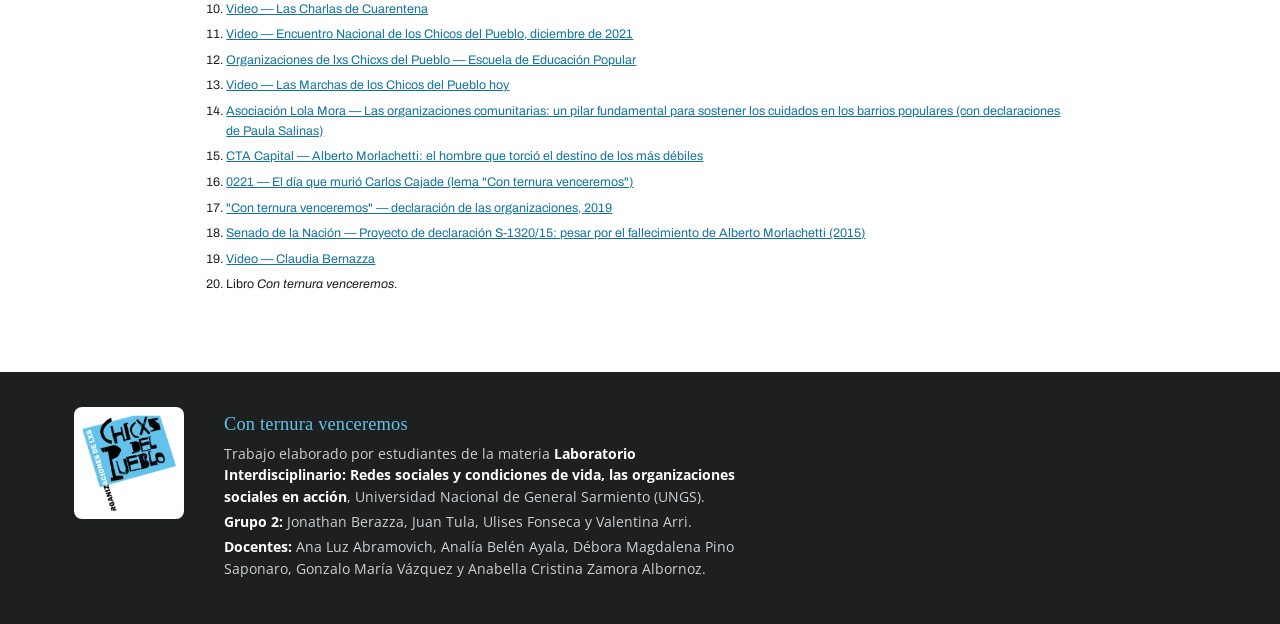
==== commit 3ce5973f: "Historia: correciones, introducción y agregado de fotos" ====
--- a/index.html
+++ b/index.html
@@ -406,7 +406,7 @@
       <div class="eyebrow">Introducción</div>
       <h2 id="introduccion-titulo">Una historia colectiva</h2>
     </div>
-    <p class="etapa-lead">A continuación, dividiremos la historia en dos partes: en la primera, separada en cuatro tramos, se narran los hechos más relevantes con respecto a la infancias pobres antes de la creación del movimiento Chicxs del pueblo; en la segunda, subdividida en diez secciones, abarca desde la creaciòn del movimiento en 1986 hasta la actualidad.</p>
+    <p class="etapa-lead">A continuación, dividiremos la historia en dos partes: en la primera, separada en cuatro tramos, se narran los hechos más relevantes con respecto a la infancias pobres antes de la creación del movimiento Chicxs del pueblo; en la segunda, subdividida en diez secciones, abarca desde la creación del movimiento en 1986 hasta la actualidad.</p>
   </section>
 
   <section id="contexto" class="etapa etapa--contexto">
@@ -430,29 +430,29 @@
           <h3>La niñez en la Argentina de principios del siglo XX</h3>
           <p>En 1919 el país atravesaba una etapa de profunda tensión social: la presencia de extranjeros que habían llegado con la Gran Inmigración (y una década más tarde, migrantes que llegaban a Buenos Aires desde el resto del país) era vivida como fuente de conflicto social y agitación política por la clase gobernante.</p>
           <p>En ese contexto se impulsa la Ley de Patronato de Menores, conocida como <a class="ref" href="#ref-2">Ley Agote</a>.<sup class="ref-num">[2]</sup> Esta ley le otorgaba al Estado la tutela sobre la niñez pobre o abandonada: los niños mendigos, canillitas y vendedores ambulantes eran una preocupación y podían ser internados como delincuentes en un instituto, sin que mediara ningún delito.</p>
-          <p>En fin, un niño pobre no era más que un adulto pequeño, sin derecho al juego ni al estudio. O, dicho de otro modo, no era un sujeto de derecho sino un problema a corregir.</p>
+          <p>En fin, un niño pobre no era más que un adulto pequeño, sin derecho al juego ni al estudio. Dicho de otro modo, no era un sujeto de derecho sino un problema a corregir.</p>
         </article>
 
         <article class="era" id="era-2">
           <div class="era-top"><span class="era-date num">1945</span></div>
           <h3>Ampliación de derechos de los niños</h3>
           <p>Con la llegada del peronismo y la creación de la Fundación Eva Perón, la niñez deja de ser objeto de caridad o de sanción y pasa a convertirse en sujeto pleno de derecho y afecto.</p>
-          <p>En ese sentido, la Fundación inauguró un sistema transformador que sentó las bases políticas y pedagógicas que el Movimiento retomaría más tarde: hogares como espacio de dignidad, “más hogar que escuela”; el fortalecimiento del vínculo familiar; la pedagogía de la ternura, y la niñez como centro de disfrute, propiciado por el acceso a deportes, vacaciones y cultura.</p>
+          <p>En ese sentido, la fundación inauguró un sistema transformador que sentó las bases políticas y pedagógicas que el Movimiento retomaría más tarde: hogares como espacio de dignidad, “más hogar que escuela”; el fortalecimiento del vínculo familiar; la pedagogía de la ternura, y la niñez como centro de disfrute, propiciado por el acceso a deportes, vacaciones y cultura.</p>
           <p>Por otra parte, en 1949 se sanciona la <a class="ref" href="#ref-3">Constitución Nacional</a><sup class="ref-num">[3]</sup>, que reconoce derechos vinculados a la familia, la infancia y la maternidad. Desde entonces, la protección de la niñez queda incorporada al marco constitucional de la época.</p>
         </article>
 
         <article class="era" id="era-3">
           <div class="era-top"><span class="era-date num">1955 · 1976 · 1982</span></div>
           <h3>Infancias en la Argentina del Terror</h3>
-          <p>Ingresamos en una etapa de retroceso con respecto a las infancias.El primero se da en 1955 cuando el golpe que derroca a Juan Domingo Perón interrumpe las conquistas sociales y políticas. El segundo y más importante, se da muy posteriormente, en 1976, cuando el golpe del 24 de marzo produce la destrucción de numerosas experiencias comunitarias. Una muestra de esa destrucción, es el plan sistemático de violencia institucional que se implementa sobre trabajadores, familias, representantes gremiales, políticos, docentes y estudiantes.</p>
-          <p>Como parte de dicho plan, tenemos la apropiación de bebés, que vulnera los derechos a la identidad y la familia. Esta gran tragedia marca el país para siempre. Pero la dictadura deja además otras secuelas trágicas como son los soldados/niños enviados a morir a la guerra de Malvinas y el fenómeno conocido como los “chicos de la calle”.</p>
+          <p>Ingresamos en una etapa de retroceso con respecto a las infancias. El primero se da en 1955 cuando el golpe que derroca a Juan Domingo Perón interrumpe las conquistas sociales y políticas. El segundo y más importante, se da muy posteriormente, en 1976, cuando el golpe del 24 de marzo produce la destrucción de numerosas experiencias comunitarias. El Estado lleva adelante un plan sistemático de violencia institucional que se implementa sobre trabajadores, familias, representantes gremiales, políticos, docentes y estudiantes.</p>
+          <p>Como parte de dicho plan, la apropiación de bebés, vulnera los derechos a la identidad y la familia. Esta gran tragedia marca el país para siempre. Pero la dictadura deja además otras secuelas trágicas como son los soldados/niños enviados a morir a la guerra de Malvinas y el fenómeno conocido como los “chicos de la calle”.</p>
         </article>
 
         <article class="era" id="era-4">
           <div class="era-top"><span class="era-date num">1974 – 1986</span></div>
           <h3>Casas aisladas frente a la misma pobreza</h3>
-          <p>Esta etapa esta marcada por varios hechos. El Primero: Alberto Morlachetti, hijo de un canillita de Gerli, estudiaba sociología en la UBA cuando la pobreza de los chicos de la calle lo empujó a actuar: en 1974 hipotecó su propia casa para sostener un primer proyecto, la Casa de los Niños. En 1982 fundó el Hogar Pelota de Trapo sobre unos terrenos ferroviarios en Avellaneda, y en 1986 sumó el Hogar Juan Salvador Gaviota.</p>
-          <p>El segundo se da en paralelo: el padre Carlos Cajade y Susana Gómez en La Plata; el padre Luis Farinello en Quilmes; el padre Elvio Mettone en Paso del Rey; Enrique Spinetta y Claudia Bernazza en Berazategui; Juan Von Engels y Ana Bieza en Villa Ballester, y Teresa Rodas en Moreno abrían casas similares, cada uno por su cuenta, frente a la misma situación.</p>
+          <p>Esta etapa esta marcada por varios hechos: Alberto Morlachetti, hijo de un canillita de Gerli, estudiaba sociología en la UBA cuando la pobreza de los chicos de la calle lo empujó a actuar: en 1974 hipotecó su propia casa para sostener un primer proyecto, la Casa de los Niños. En 1982 fundó el Hogar Pelota de Trapo sobre unos terrenos ferroviarios en Avellaneda, y en 1986 sumó el Hogar Juan Salvador Gaviota.</p>
+          <p>En paralelo: el padre Carlos Cajade y Susana Gómez en La Plata; el padre Luis Farinello en Quilmes; el padre Elvio Mettone en Paso del Rey; Enrique Spinetta y Claudia Bernazza en Berazategui; Juan Von Engels y Ana Bieza en Villa Ballester, y Teresa Rodas en Moreno abrían casas similares, cada uno por su cuenta, frente a la misma situación.</p>
           <p>Estos proyectos, que en principio funcionaban como respuestas aisladas, pronto descubrieron que compartían no solo la misma lectura de la realidad, sino también las mismas necesidades materiales y afectivas para sostener el plato de comida, el abrigo y el acompañamiento de los pibes y pibas. Fue precisamente en la conciencia de esa reciprocidad y en la urgencia de ayudarse mutuamente entre organizaciones donde germinó la necesidad de encontrarse y articularse: al igual que en nuestros pueblos originarios, la crianza de un niño se sostiene en comunidad.</p>
           <p>Finalmente, en 1983, con la recuperación de la democracia, comienza una nueva etapa de recomposición del tejido social. Ante el crecimiento de los chicos de la calle, se multiplican las respuestas comunitarias, las casas abiertas y las experiencias territoriales de cuidado.</p>
         </article>
@@ -536,7 +536,7 @@
         <article class="era" id="era-13">
           <div class="era-top"><span class="era-date num">2020</span></div>
           <h3>Primera línea en la pandemia de COVID-19</h3>
-          <p>Durante la pandemia, muchas organizaciones se transformaron en centros de emergencia para elaborar y distribuir viandas, barbijos y alcohol en gel. En ese sentido, lxs educadorxs comunitarixs arriesgaron su salud y expusieron sus vidas diariamente para garantizar que a ningún pibx le faltara el plato de comida ni el abrigo afectivo. El compromiso territorial no se detuvo, dejando como huella el dolor de las pérdidas de compañerxs, pero también la confirmación histórica de que la salida y el cuidado siempre son colectivos.</p>
+          <p>Durante este período, muchas organizaciones se transformaron en centros de emergencia para elaborar y distribuir viandas, barbijos y alcohol en gel. En ese contexto, lxs educadorxs comunitarixs arriesgaron su salud y expusieron sus vidas diariamente para garantizar que a ningún pibx le faltara el plato de comida ni el abrigo afectivo. El compromiso territorial no se detuvo, dejando como huella el dolor de las pérdidas de compañerxs, pero también la confirmación histórica de que la salida y el cuidado siempre son colectivos.</p>
           <p>Por otro lado, durante la pandemia lxs educadorxs siguieron encontrándose virtualmente para formarse y fortalecer vínculos a través de <strong><a class="ref" href="#ref-10">Las Charlas de Cuarentena</a></strong>.<sup class="ref-num">[10]</sup></p>
         </article>
 
@@ -671,7 +671,7 @@
         <div class="role">Sociólogo y dirigente, fundador de Pelota de Trapo, La Casa de los Niños y la Escuela Talleres Gráficos. Luego de su partida, el Honorable Senado de la Nación rindió <a class="ref" href="#ref-18">homenaje</a><sup class="ref-num">[18]</sup> a su trayectoria.</div>
       </div>
       <div class="founder">
-        <div class="avatar"><svg viewBox="0 0 60 60" aria-hidden="true"><circle cx="30" cy="30" r="30" fill="#1E201F"/><path d="M8 60 C8 42 18 34 30 34 C42 34 52 42 52 60 Z" fill="var(--celeste)"/><circle cx="30" cy="24" r="11" fill="var(--celeste)"/></svg></div>
+        <div class="avatar avatar--foto"><img src="img/quique-spinetta.jpg" width="240" height="240" alt="Retrato de Quique Spinetta"></div>
         <h4>Quique Spinetta</h4>
         <div class="role">Maestro y educador popular, cofundador del hogar y centro comunitario “Lugar del Sol”, en Berazategui. Continúa su labor como activista por los derechos de los niños, dando debates en diversos espacios públicos.</div>
       </div>
@@ -691,7 +691,7 @@
         <div class="role">Cura obrero, integrante del Movimiento de Sacerdotes para el Tercer Mundo, fundador de la “Casa del Niño” en Quilmes.</div>
       </div>
       <div class="founder">
-        <div class="avatar"><svg viewBox="0 0 60 60" aria-hidden="true"><circle cx="30" cy="30" r="30" fill="var(--celeste-700)"/><path d="M8 60 C8 42 18 34 30 34 C42 34 52 42 52 60 Z" fill="#fff"/><circle cx="30" cy="24" r="11" fill="#fff"/></svg></div>
+        <div class="avatar avatar--foto"><img src="img/claudia-bernazza.png" width="240" height="240" alt="Retrato de Claudia Bernazza"></div>
         <h4>Claudia Bernazza</h4>
         <div class="role">Maestra y educadora popular, cofundadora de “Lugar del Sol” en Berazategui y primera referente que, surgida directamente del Movimiento, ocupó una <a class="ref" href="#ref-19">banca legislativa nacional</a>.<sup class="ref-num">[19]</sup></div>
       </div>
@@ -706,7 +706,7 @@
         <div class="role">Trabajadora social y educadora que acompañó los inicios de “La Casita”, en Paso del Rey.</div>
       </div>
       <div class="founder">
-        <div class="avatar"><svg viewBox="0 0 60 60" aria-hidden="true"><circle cx="30" cy="30" r="30" fill="var(--celeste)"/><path d="M8 60 C8 42 18 34 30 34 C42 34 52 42 52 60 Z" fill="#fff"/><circle cx="30" cy="24" r="11" fill="#fff"/></svg></div>
+        <div class="avatar avatar--foto"><img src="img/olga-madrazo.jpg" width="300" height="300" alt="Retrato de Olga Madrazo"></div>
         <h4>Olga Madrazo</h4>
         <div class="role">Educadora del “Hogar de la Madre Tres Veces Admirable” en La Plata, una de las experiencias comunitarias vinculadas al Movimiento.</div>
       </div>
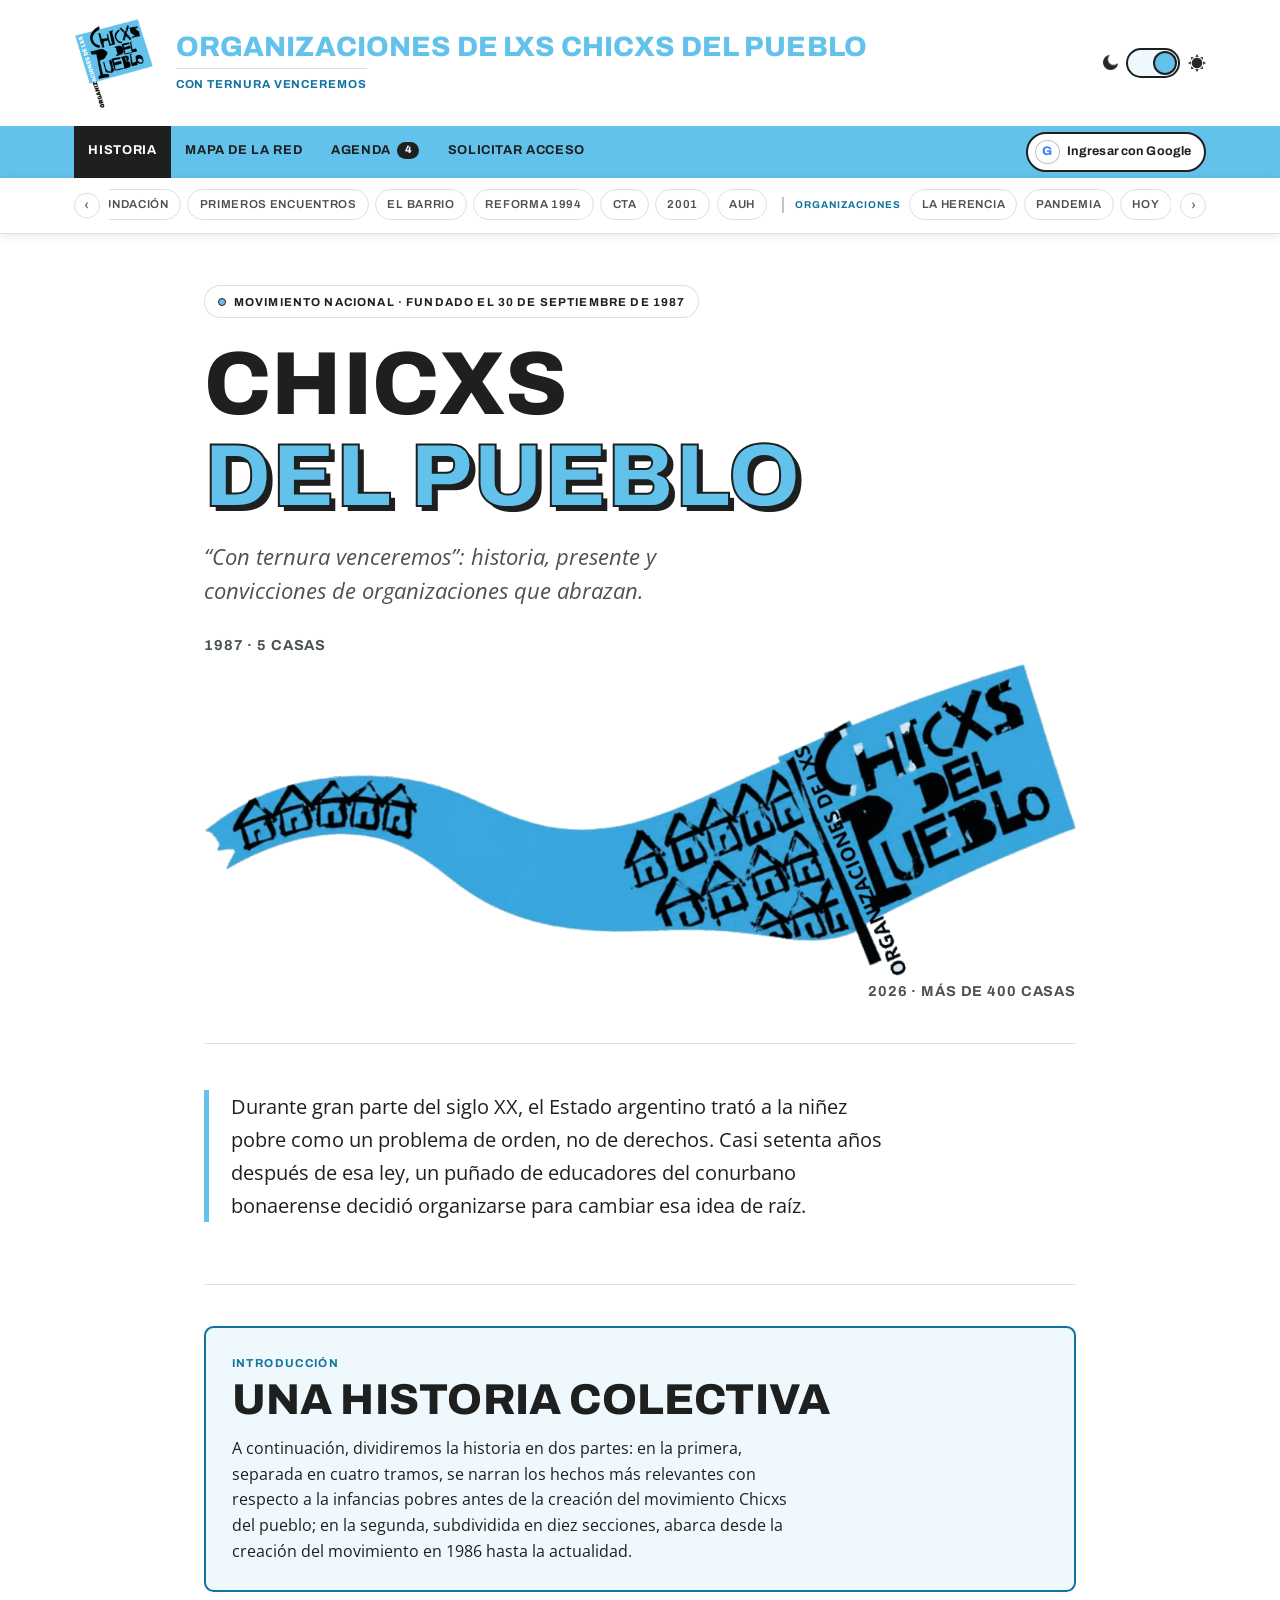
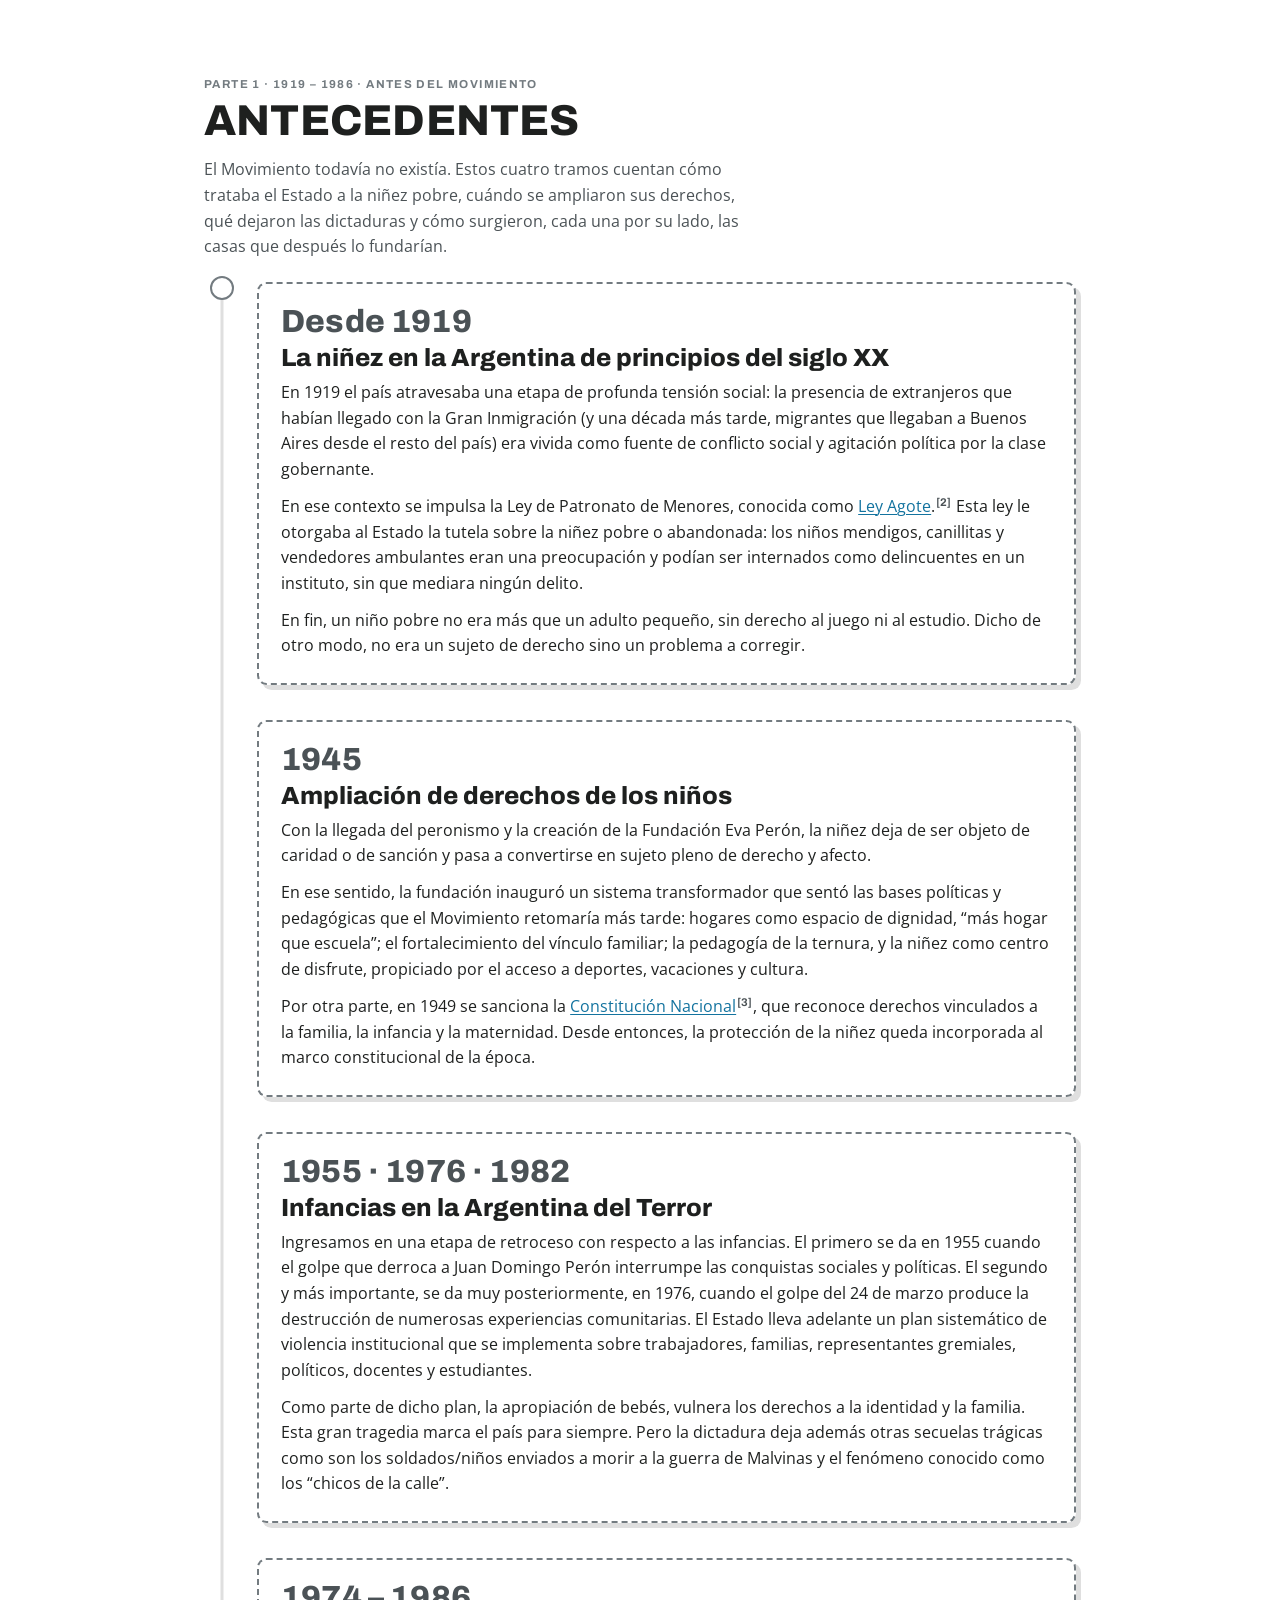
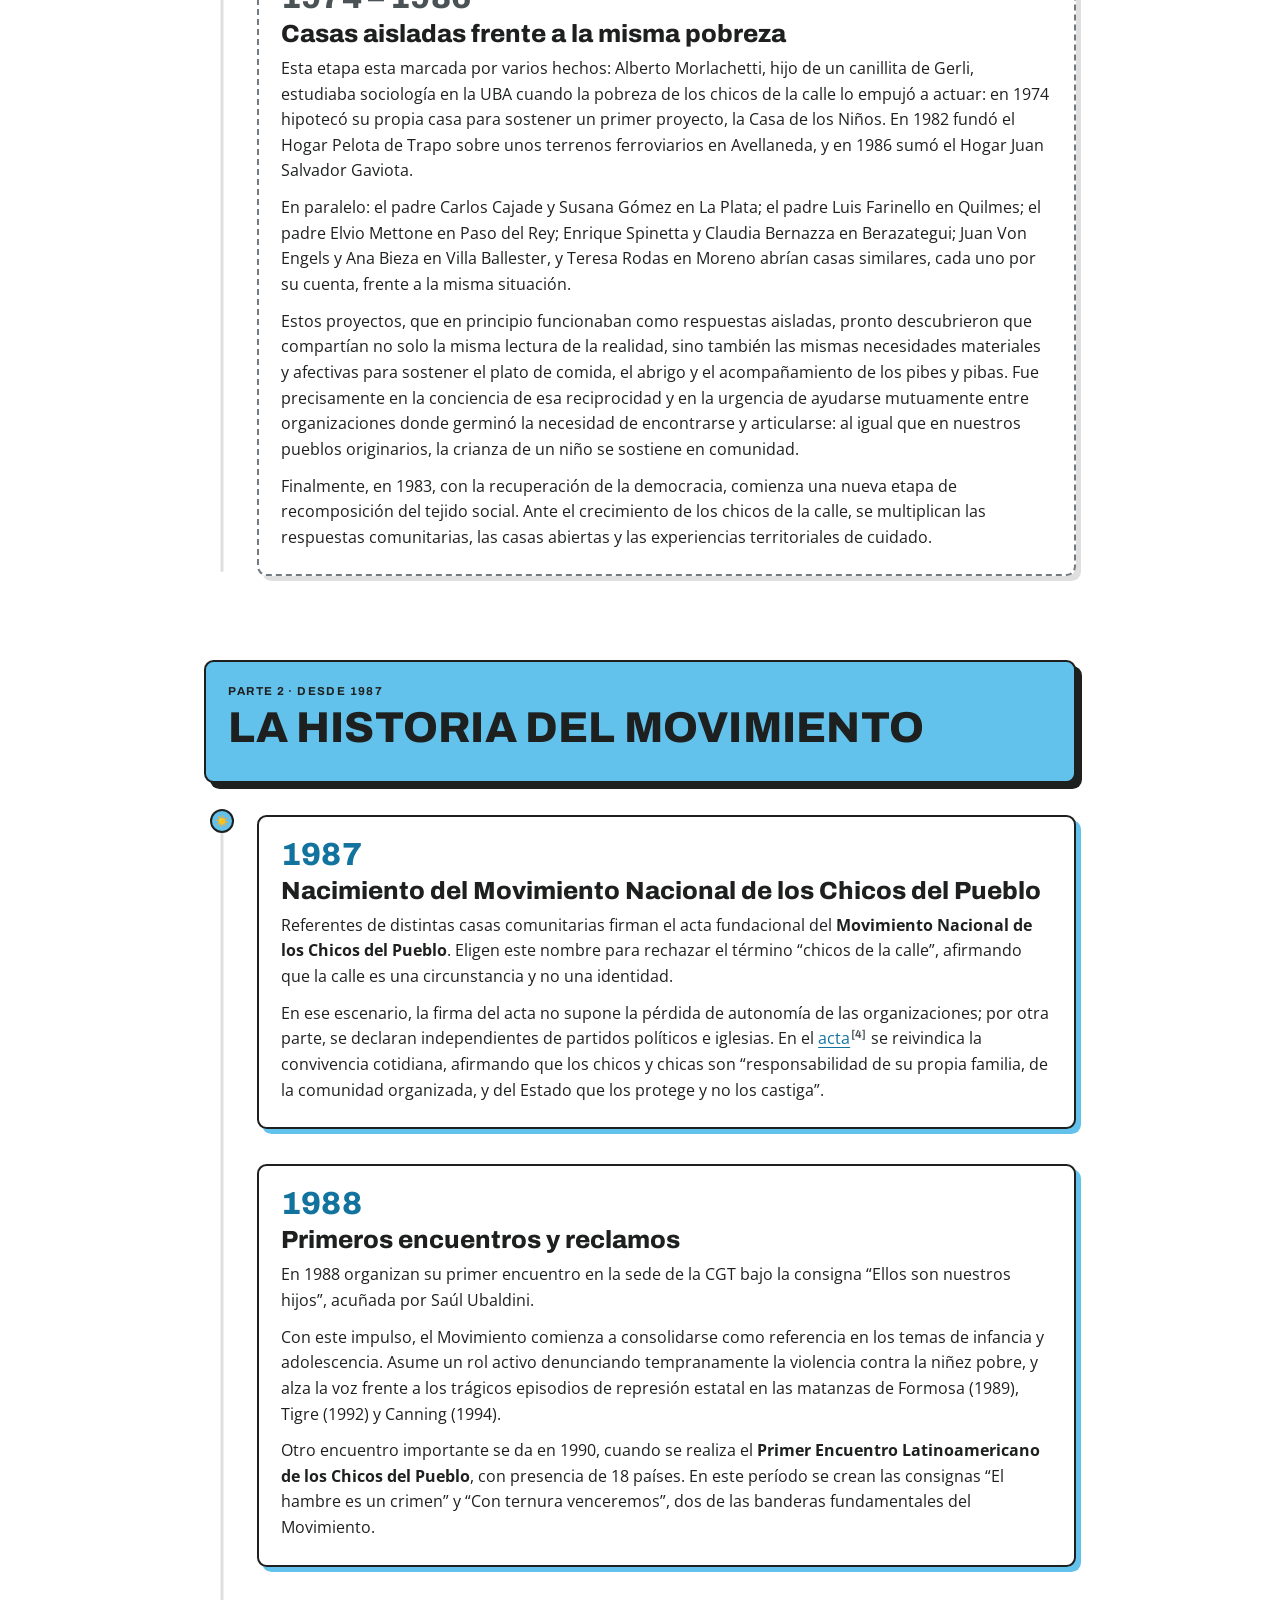
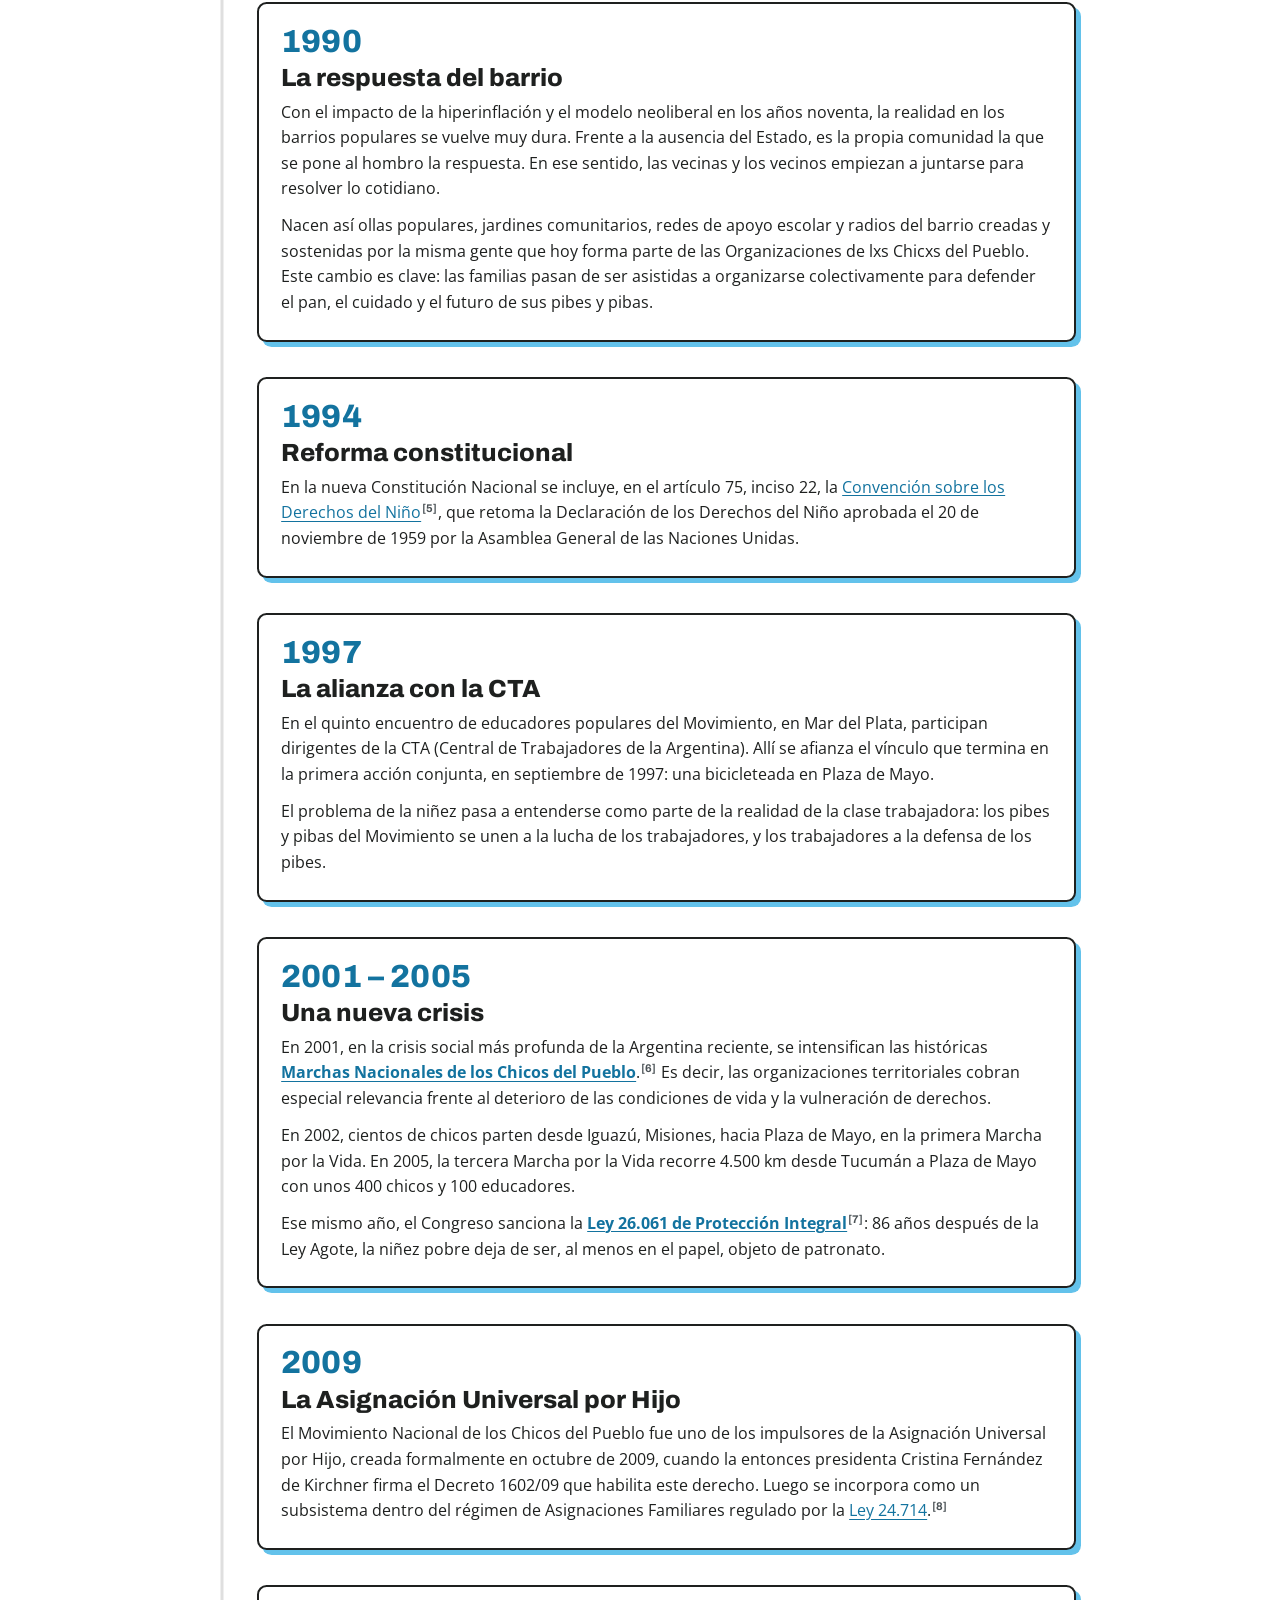
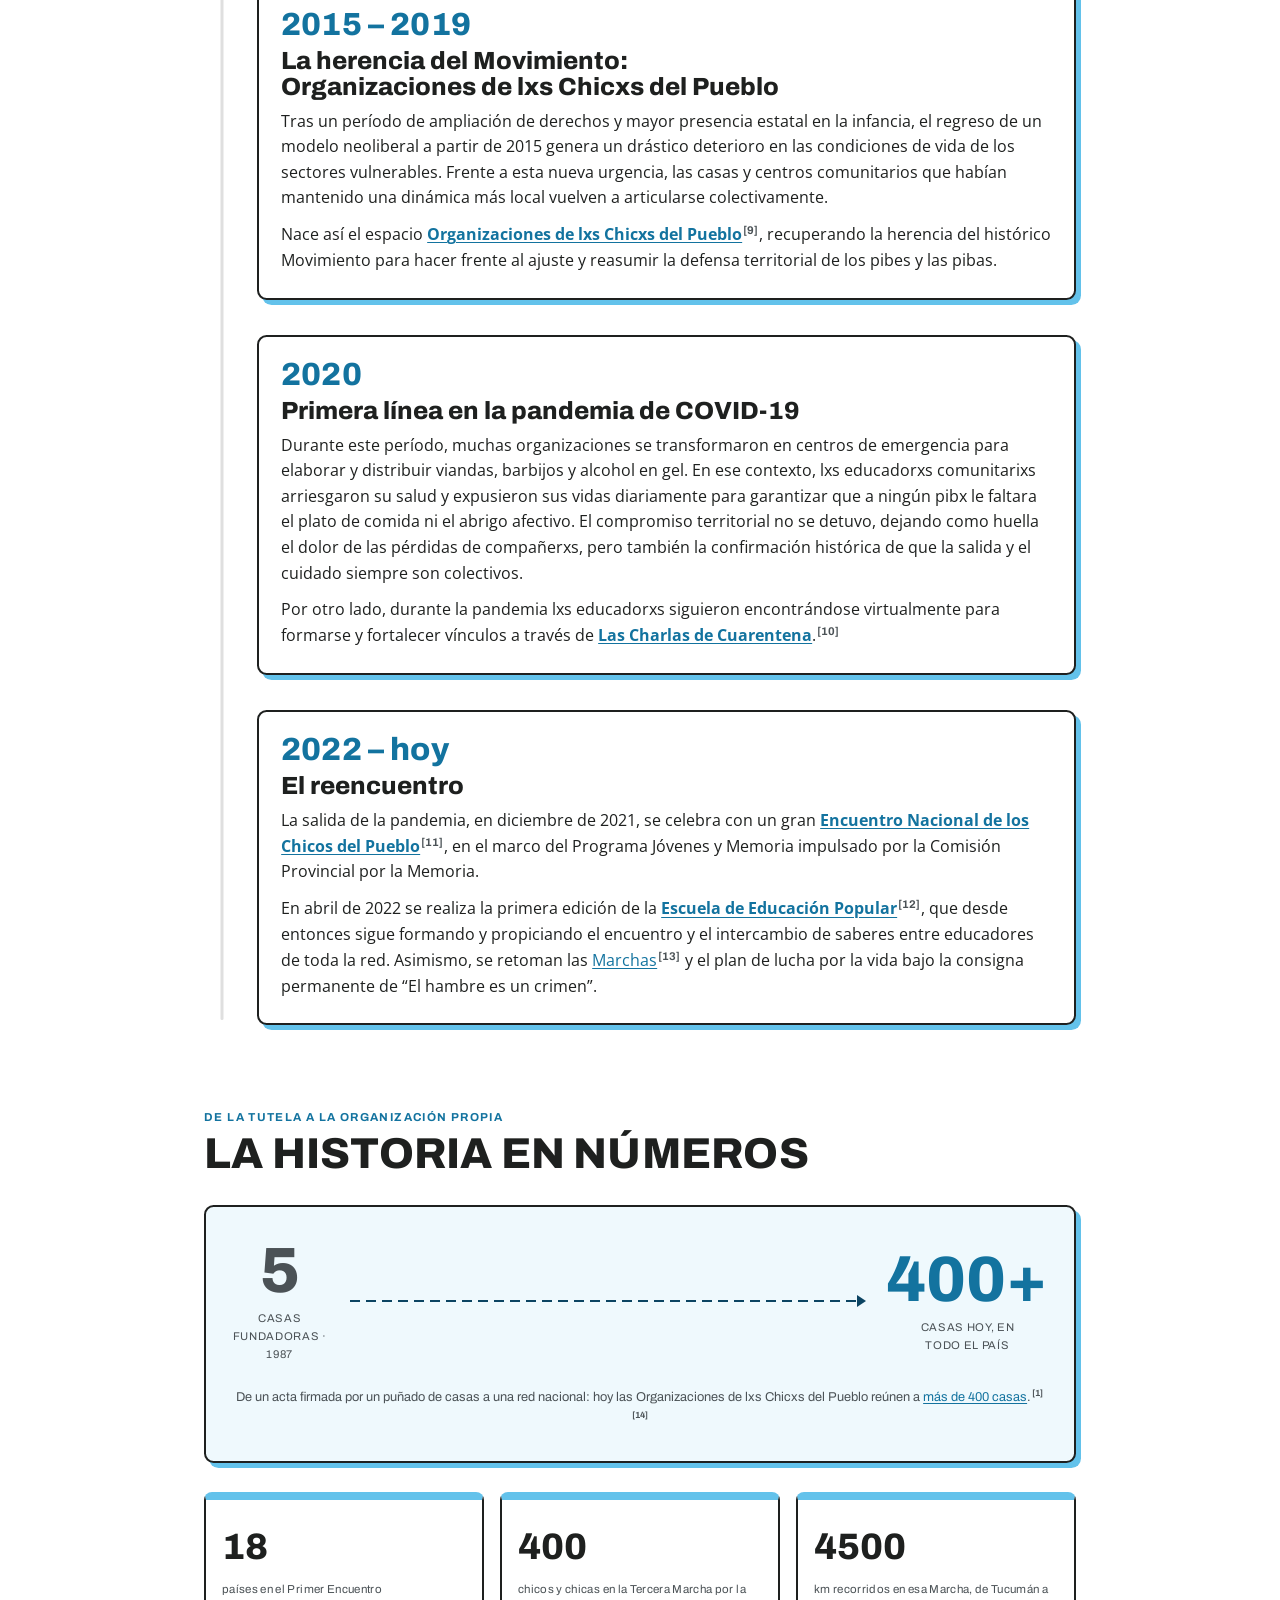
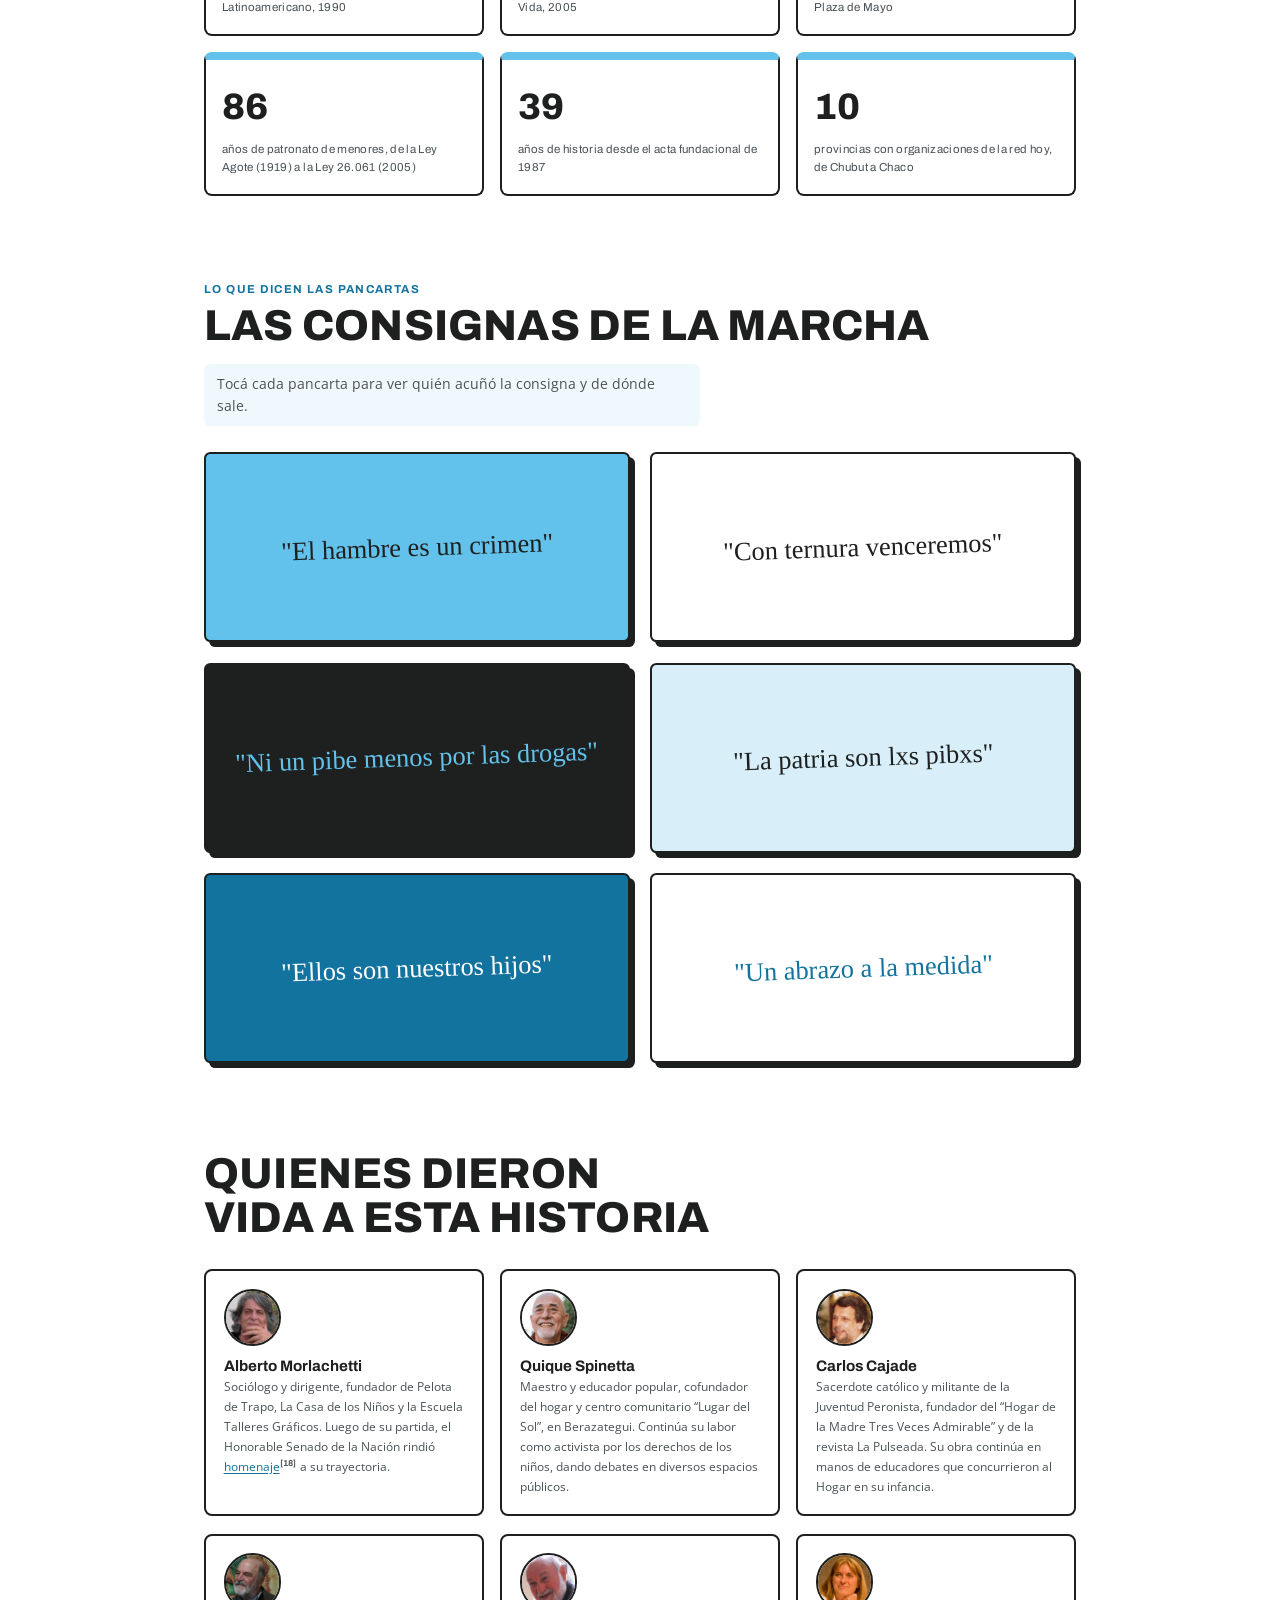
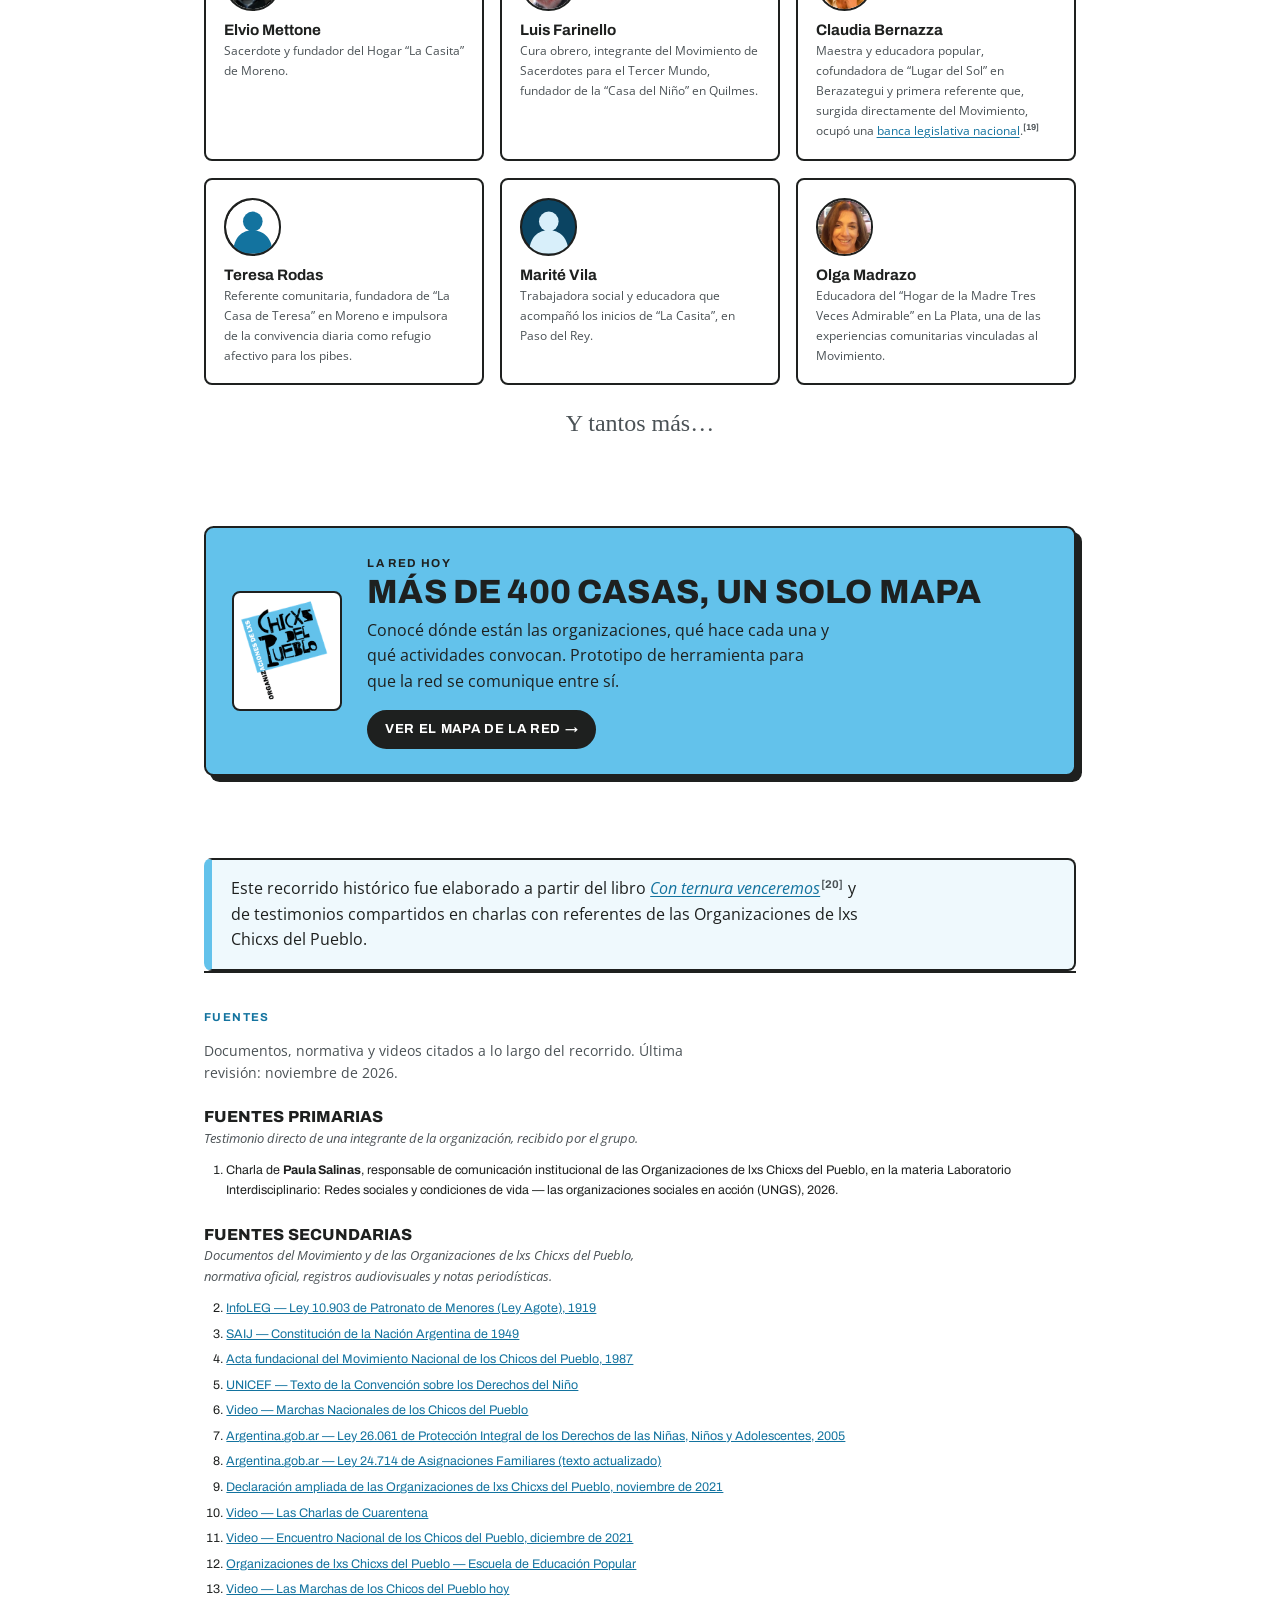
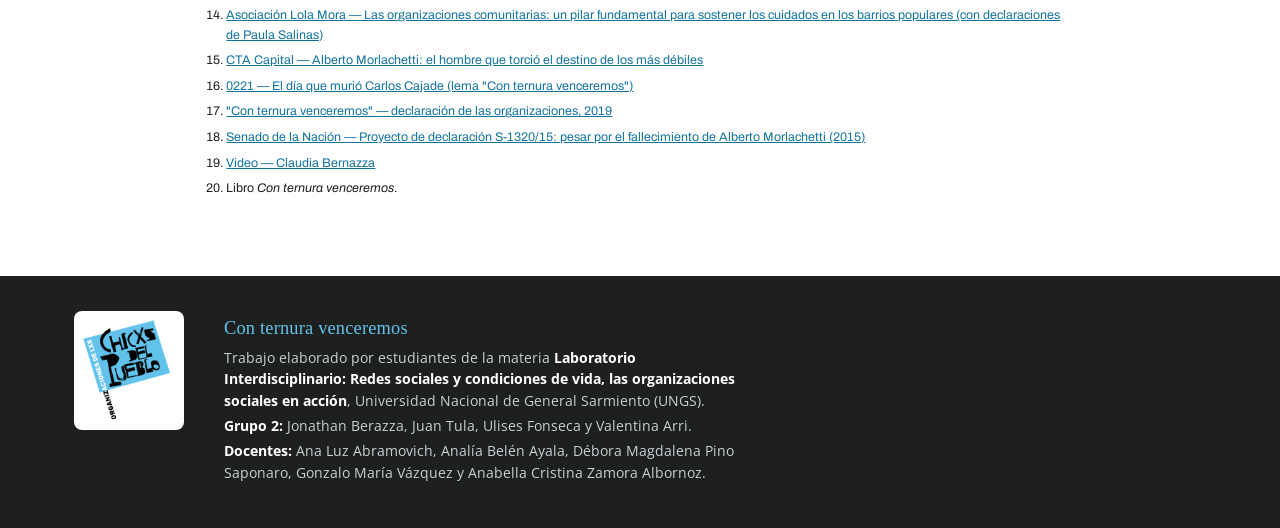
==== commit d87bce3a: "Historia: segunda parte sin subtexto y logo sin cortes" ====
--- a/index.html
+++ b/index.html
@@ -465,9 +465,7 @@
     <div class="hito">
       <div class="eyebrow">Parte 2 · desde 1987</div>
       <h2>La historia del Movimiento</h2>
-      <p>Acá empieza la historia de la organización: en 1987 nace el Movimiento Nacional de los Chicos del Pueblo. Su herencia sigue hoy en las Organizaciones de lxs Chicxs del Pueblo, que reúnen a más de 400 casas de todo el país.</p>
-    </div>
-
+    </div>
     <div class="timeline">
       <div class="rail" aria-hidden="true">
         <div class="rail-track"></div>
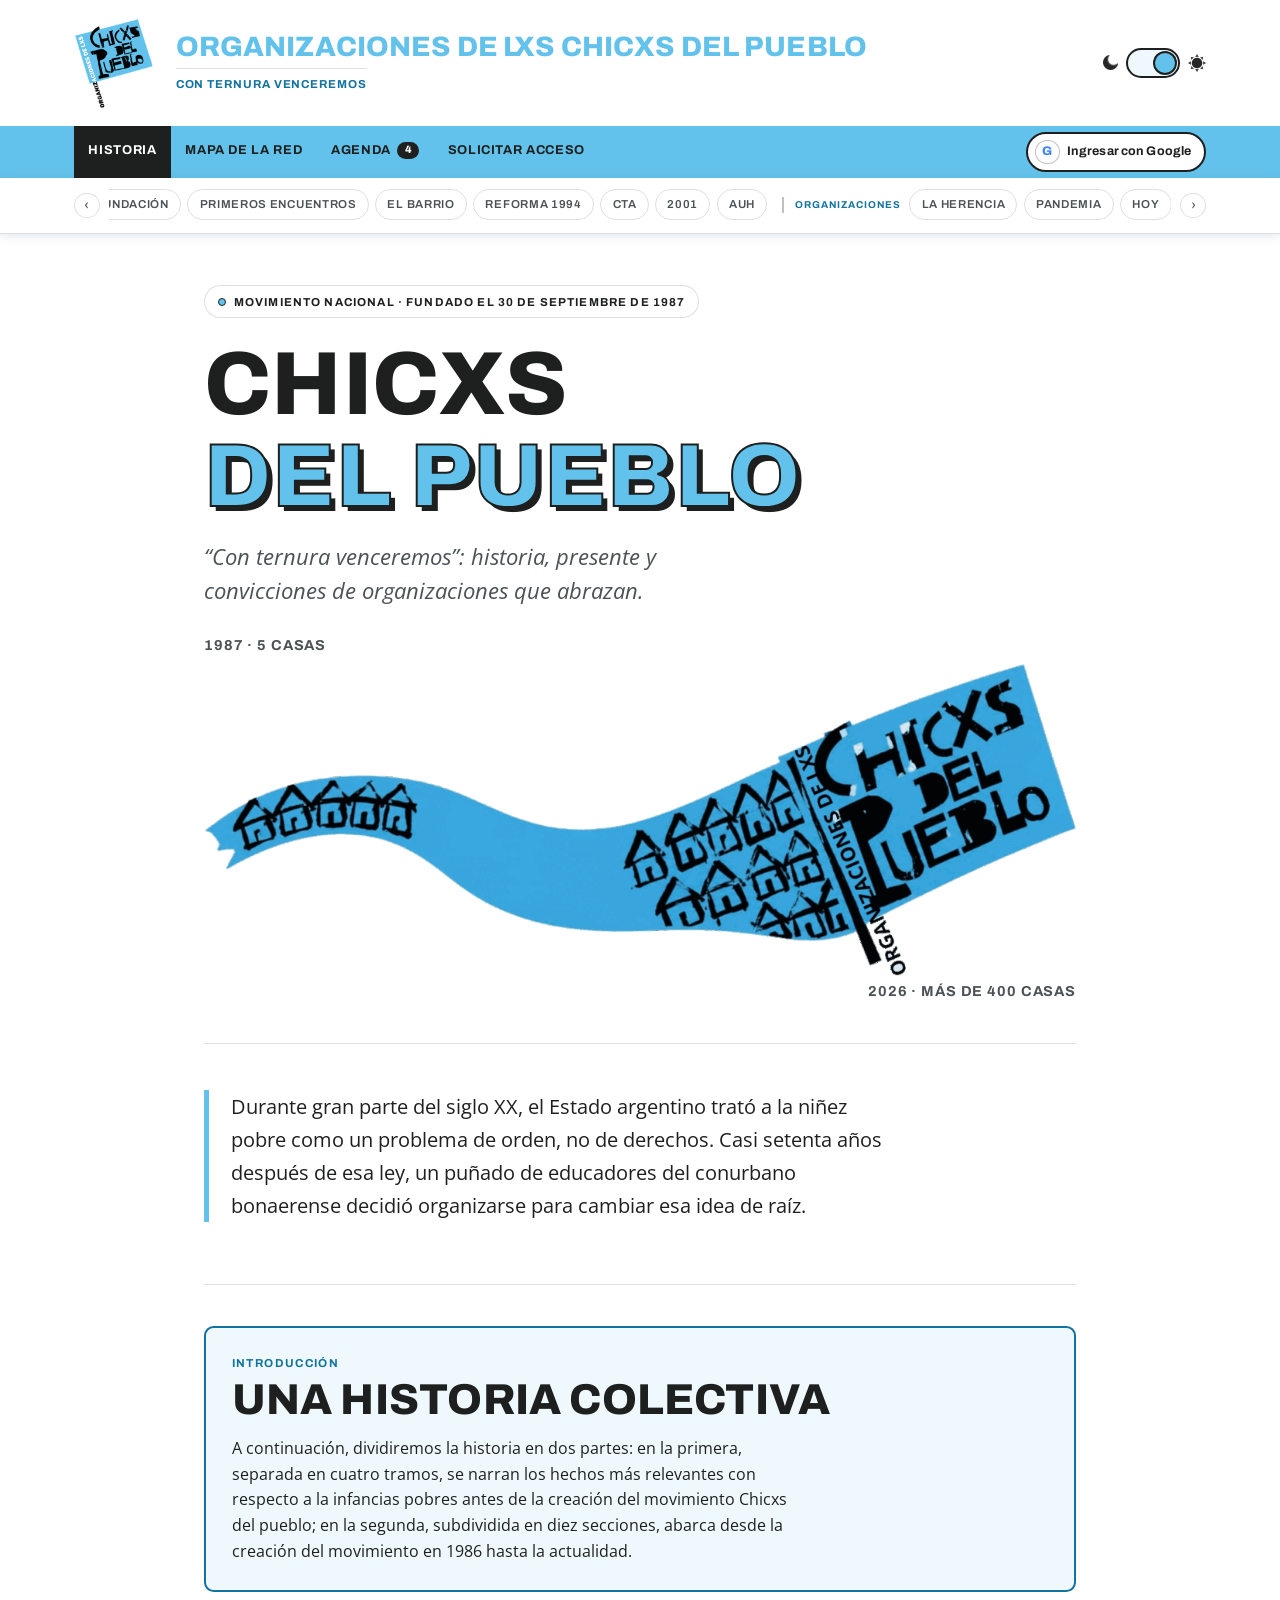
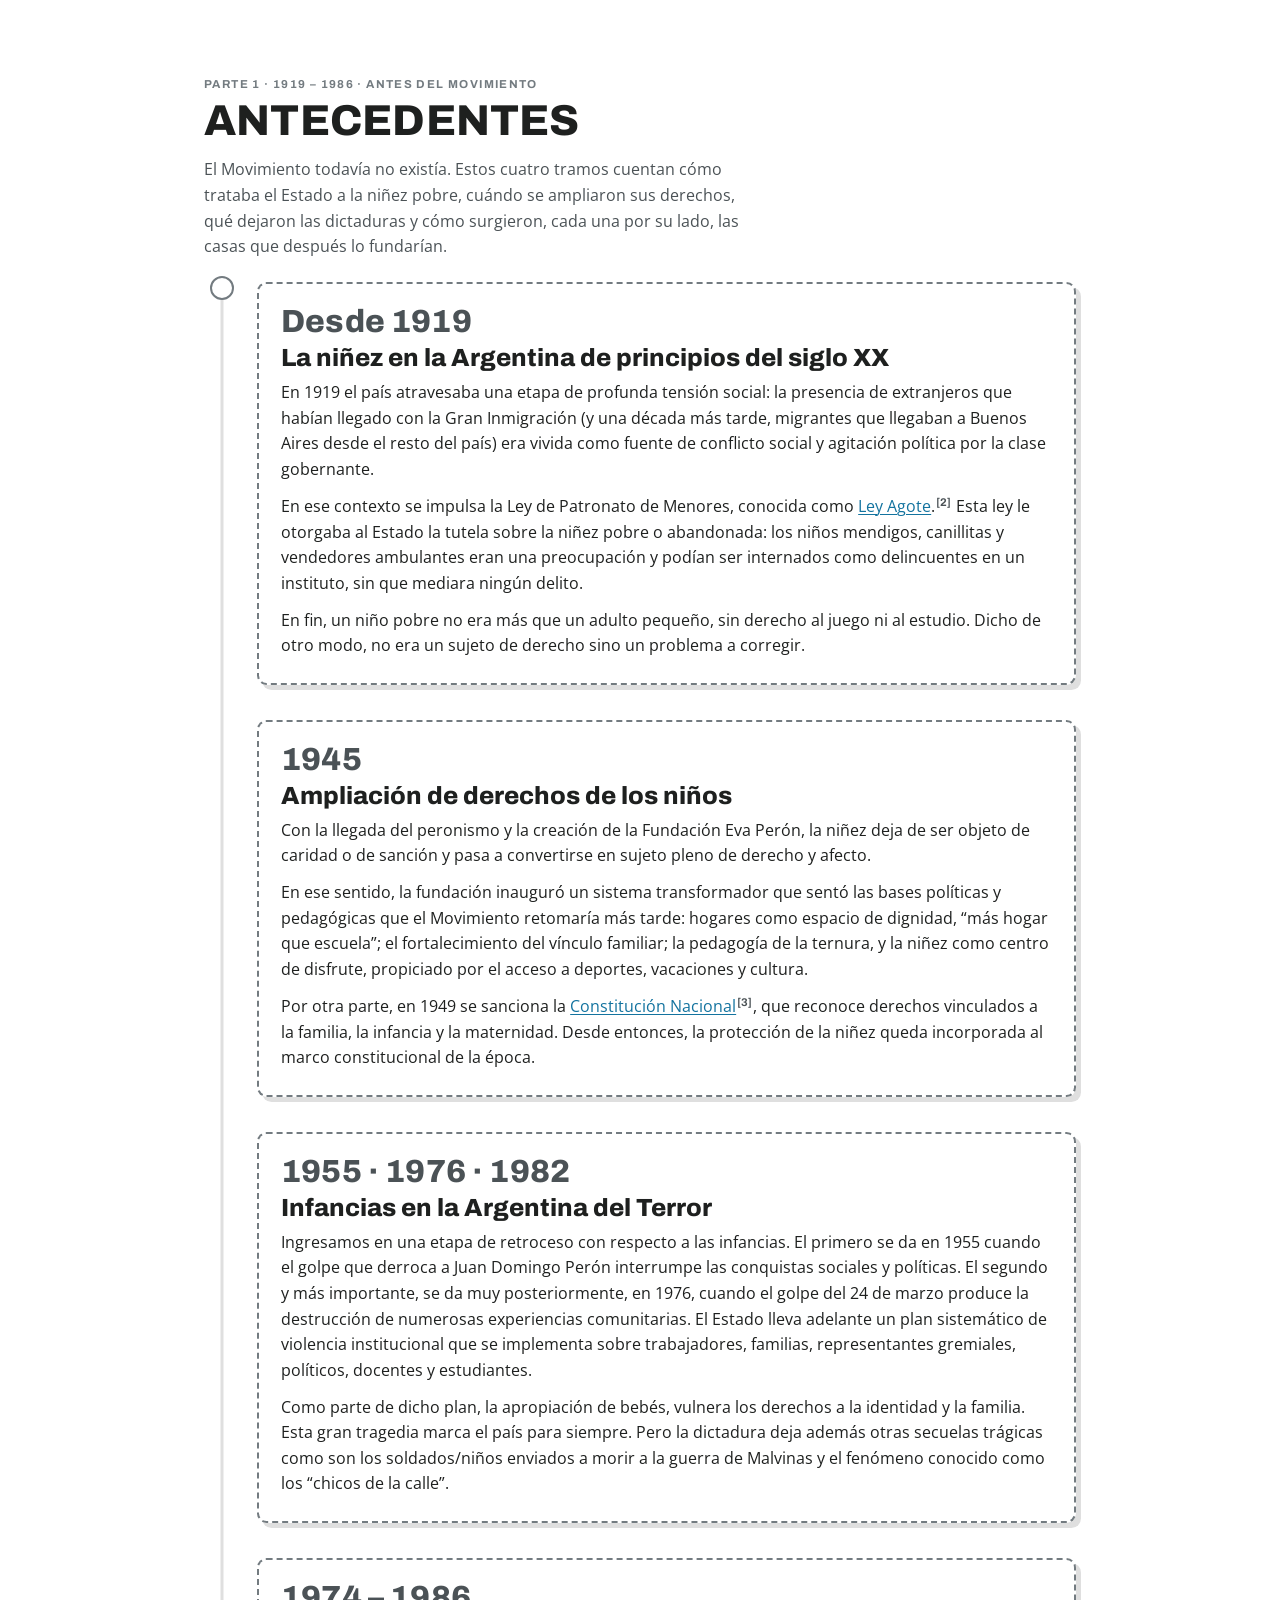
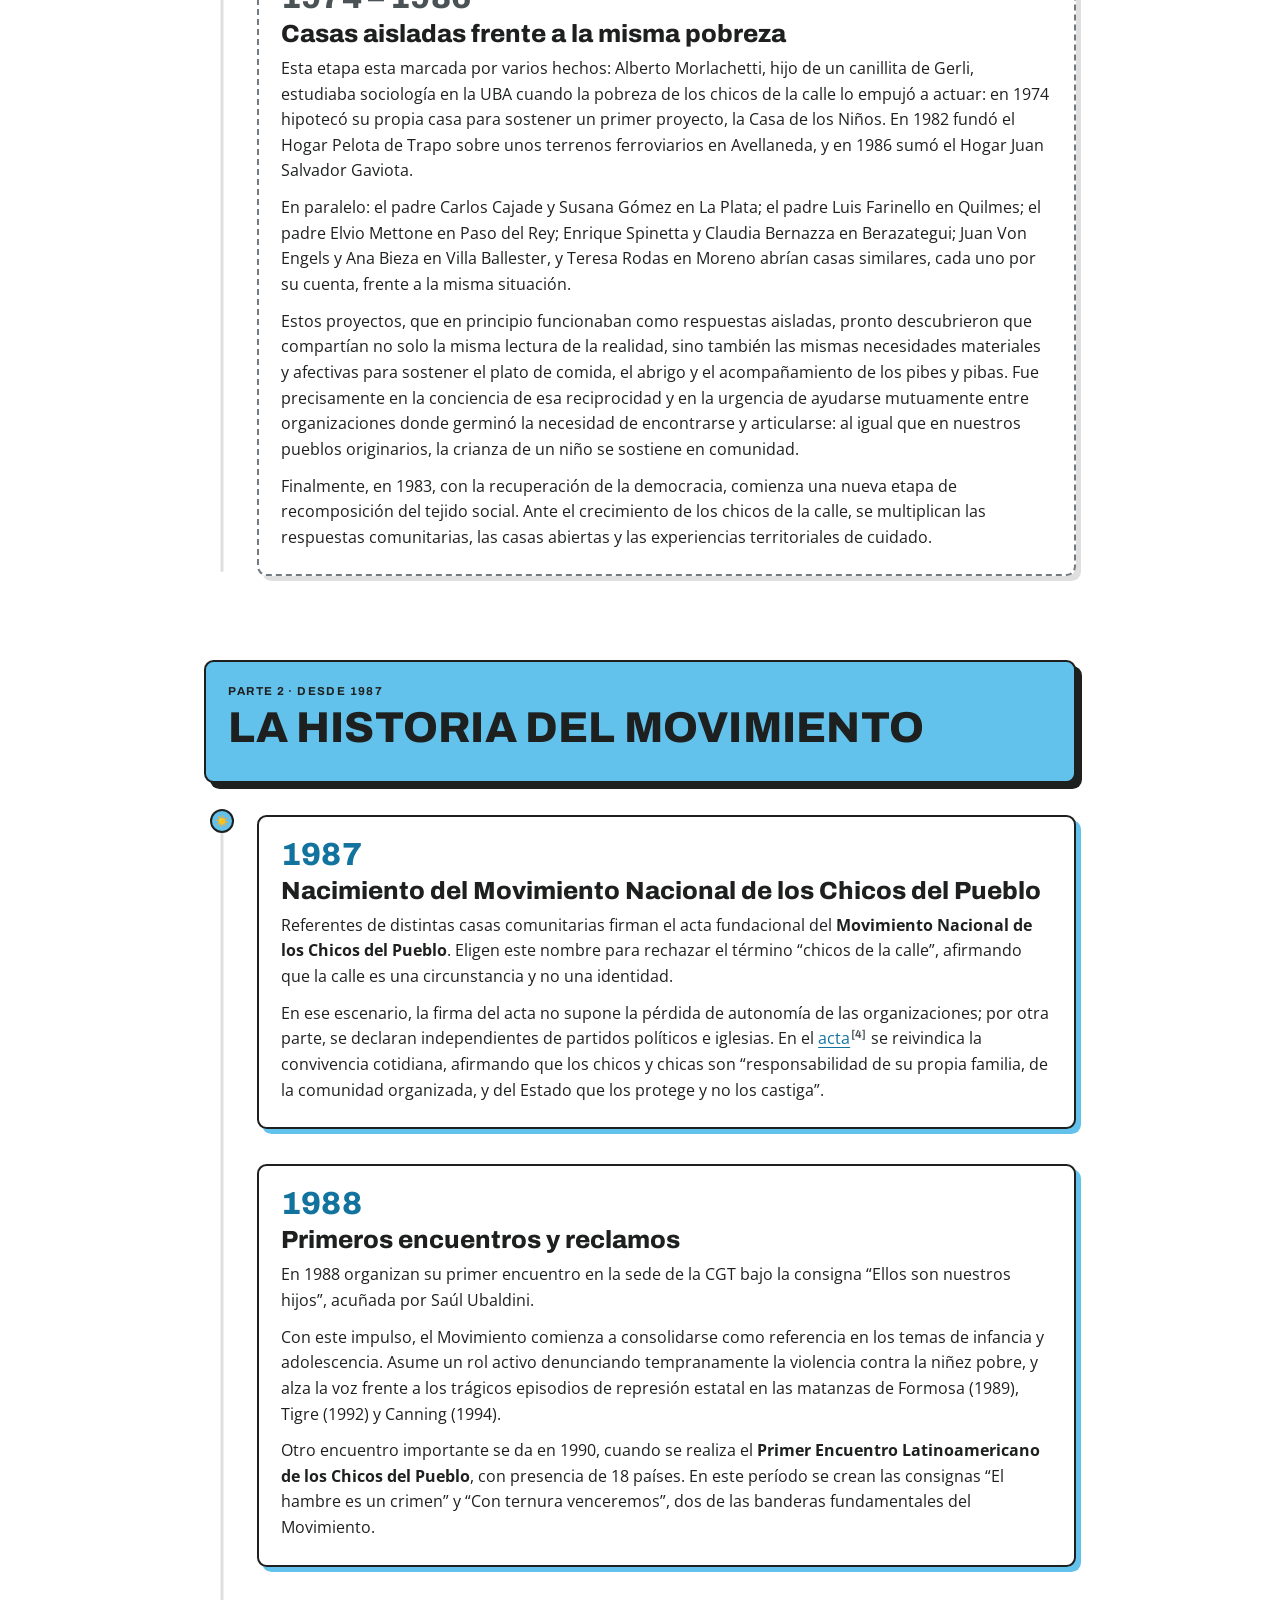
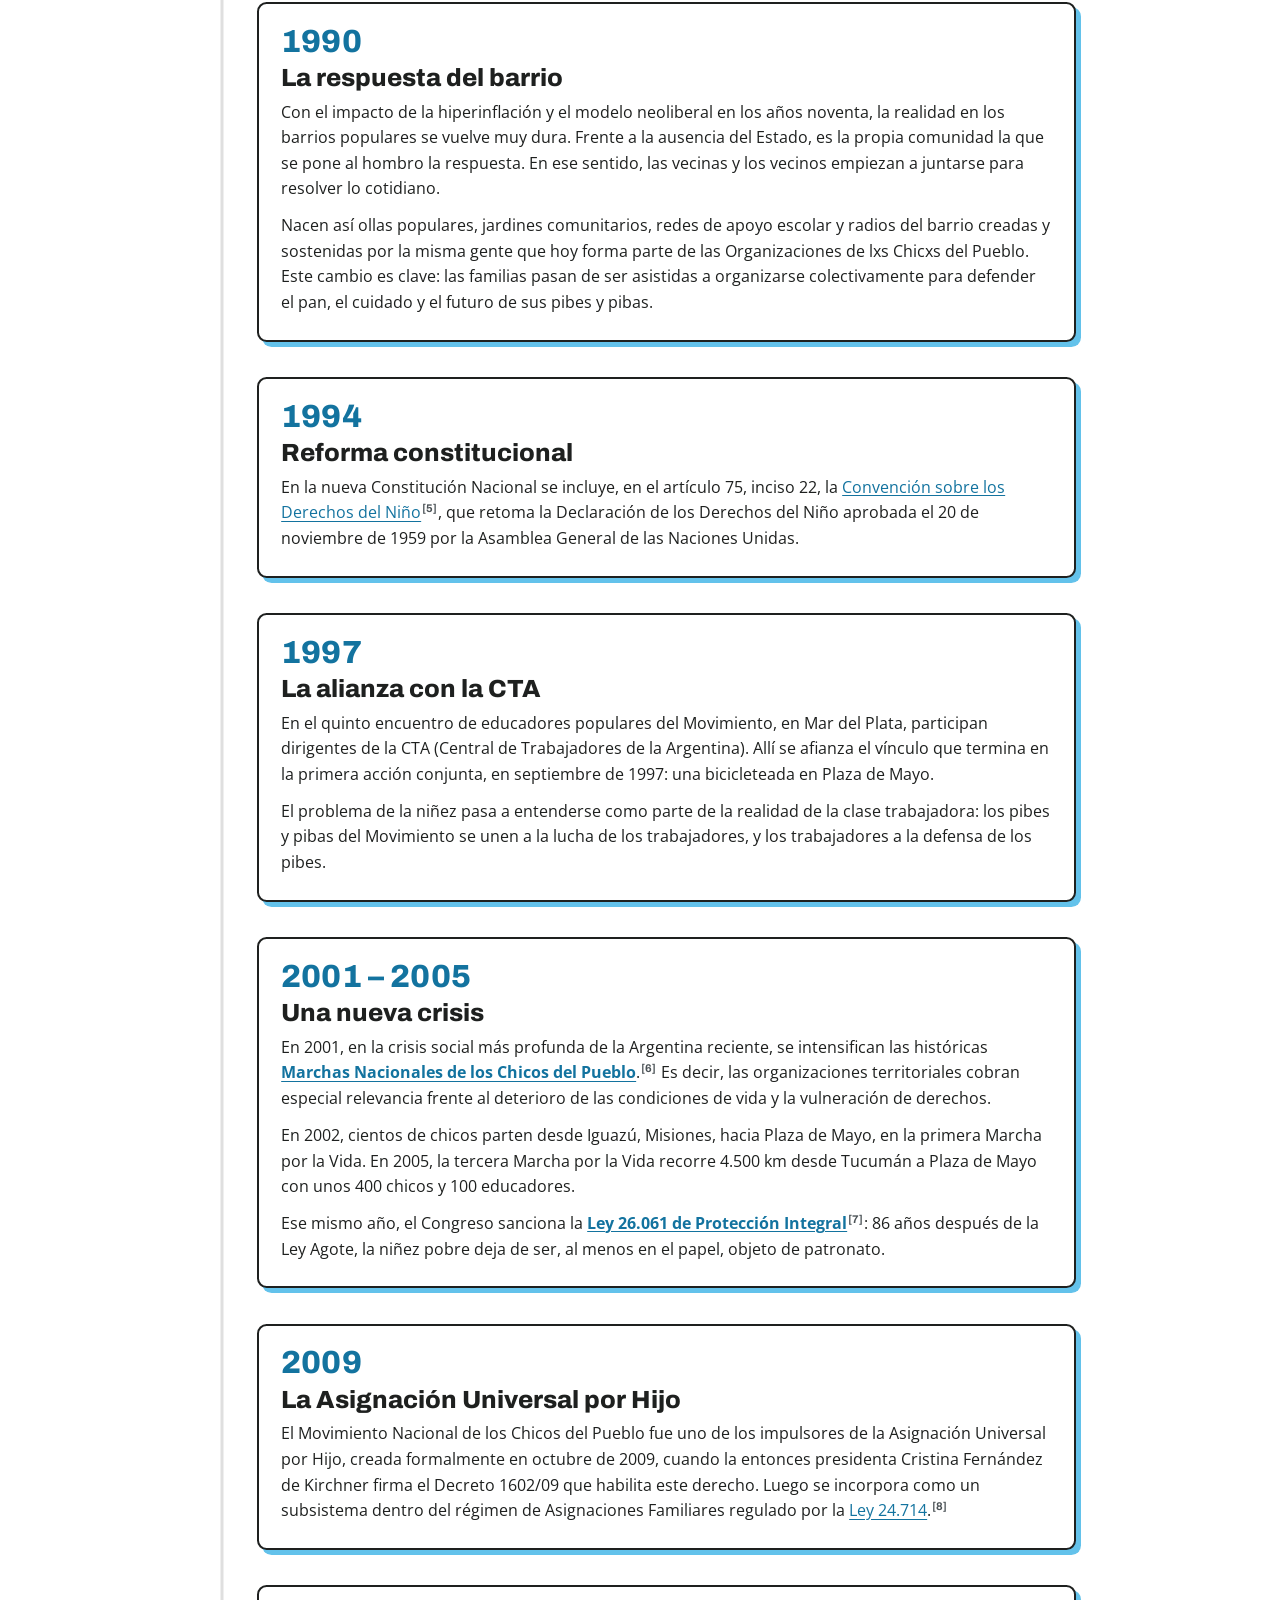
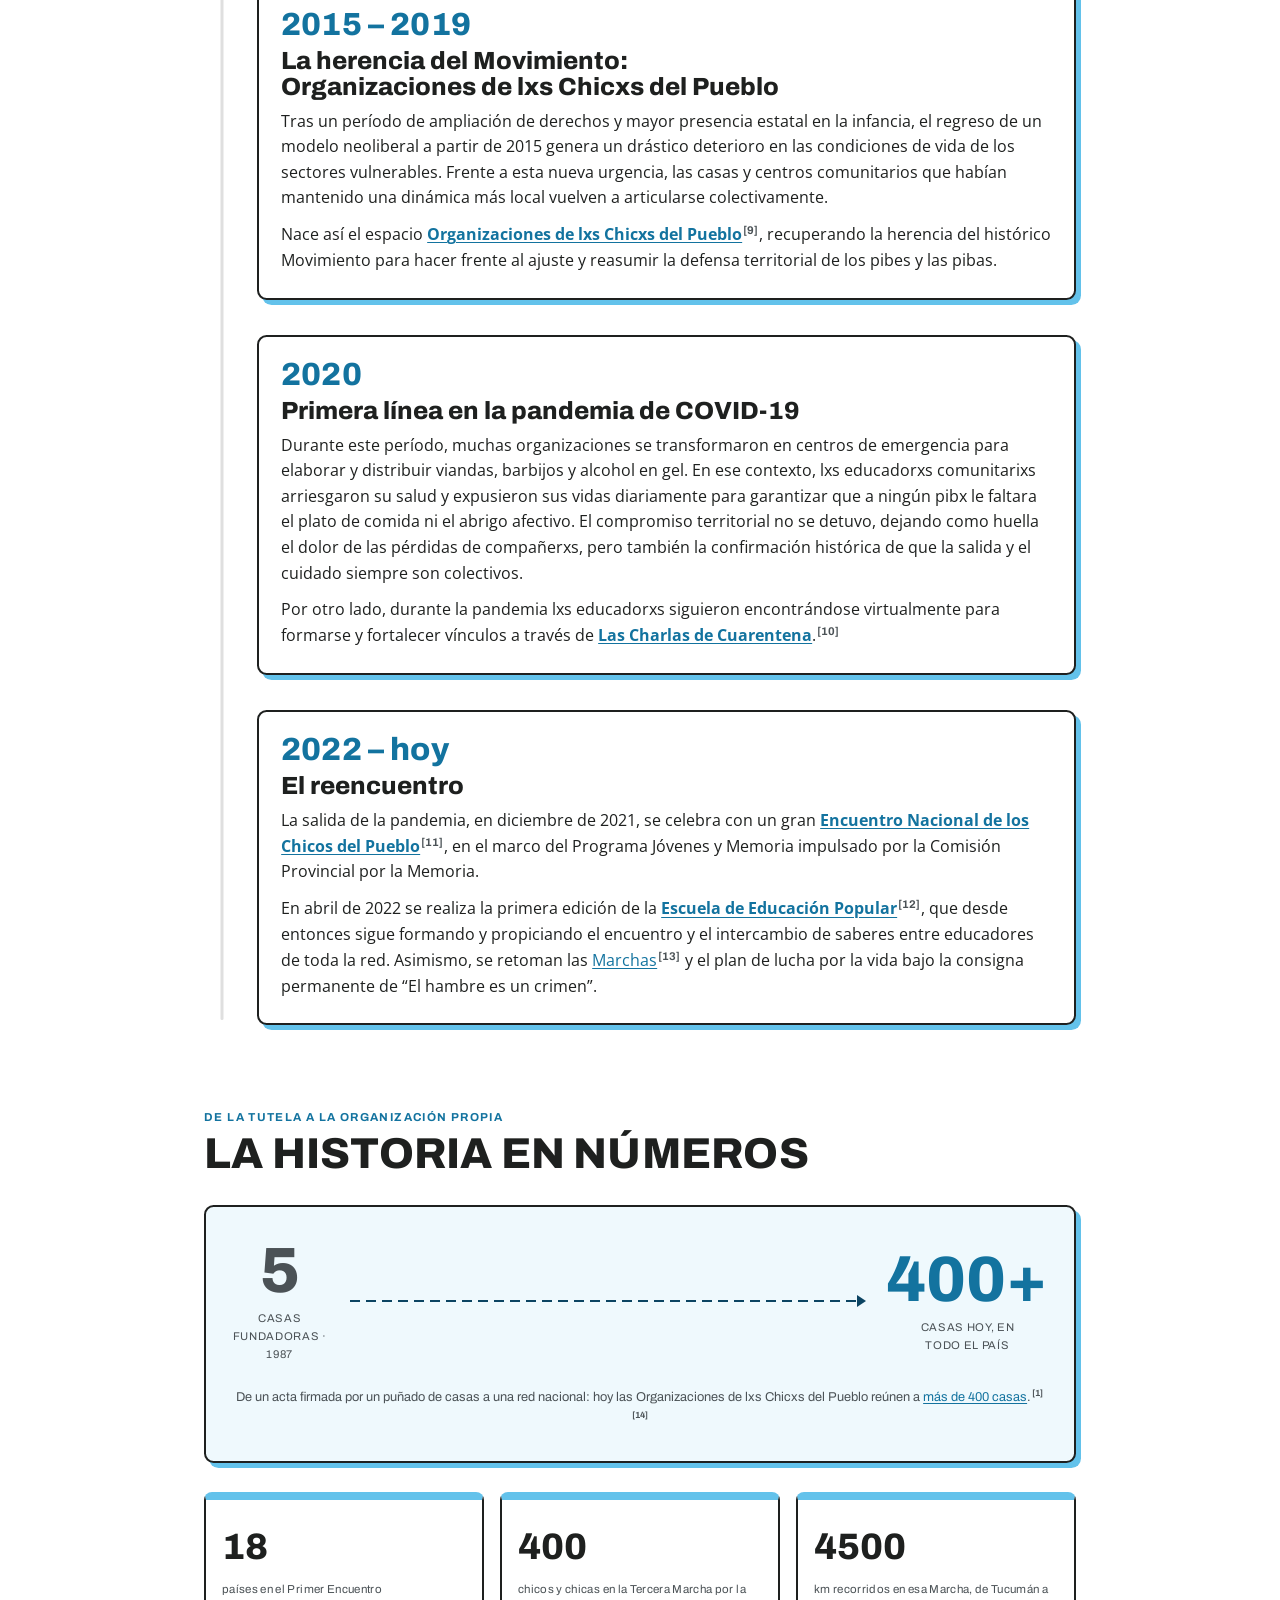
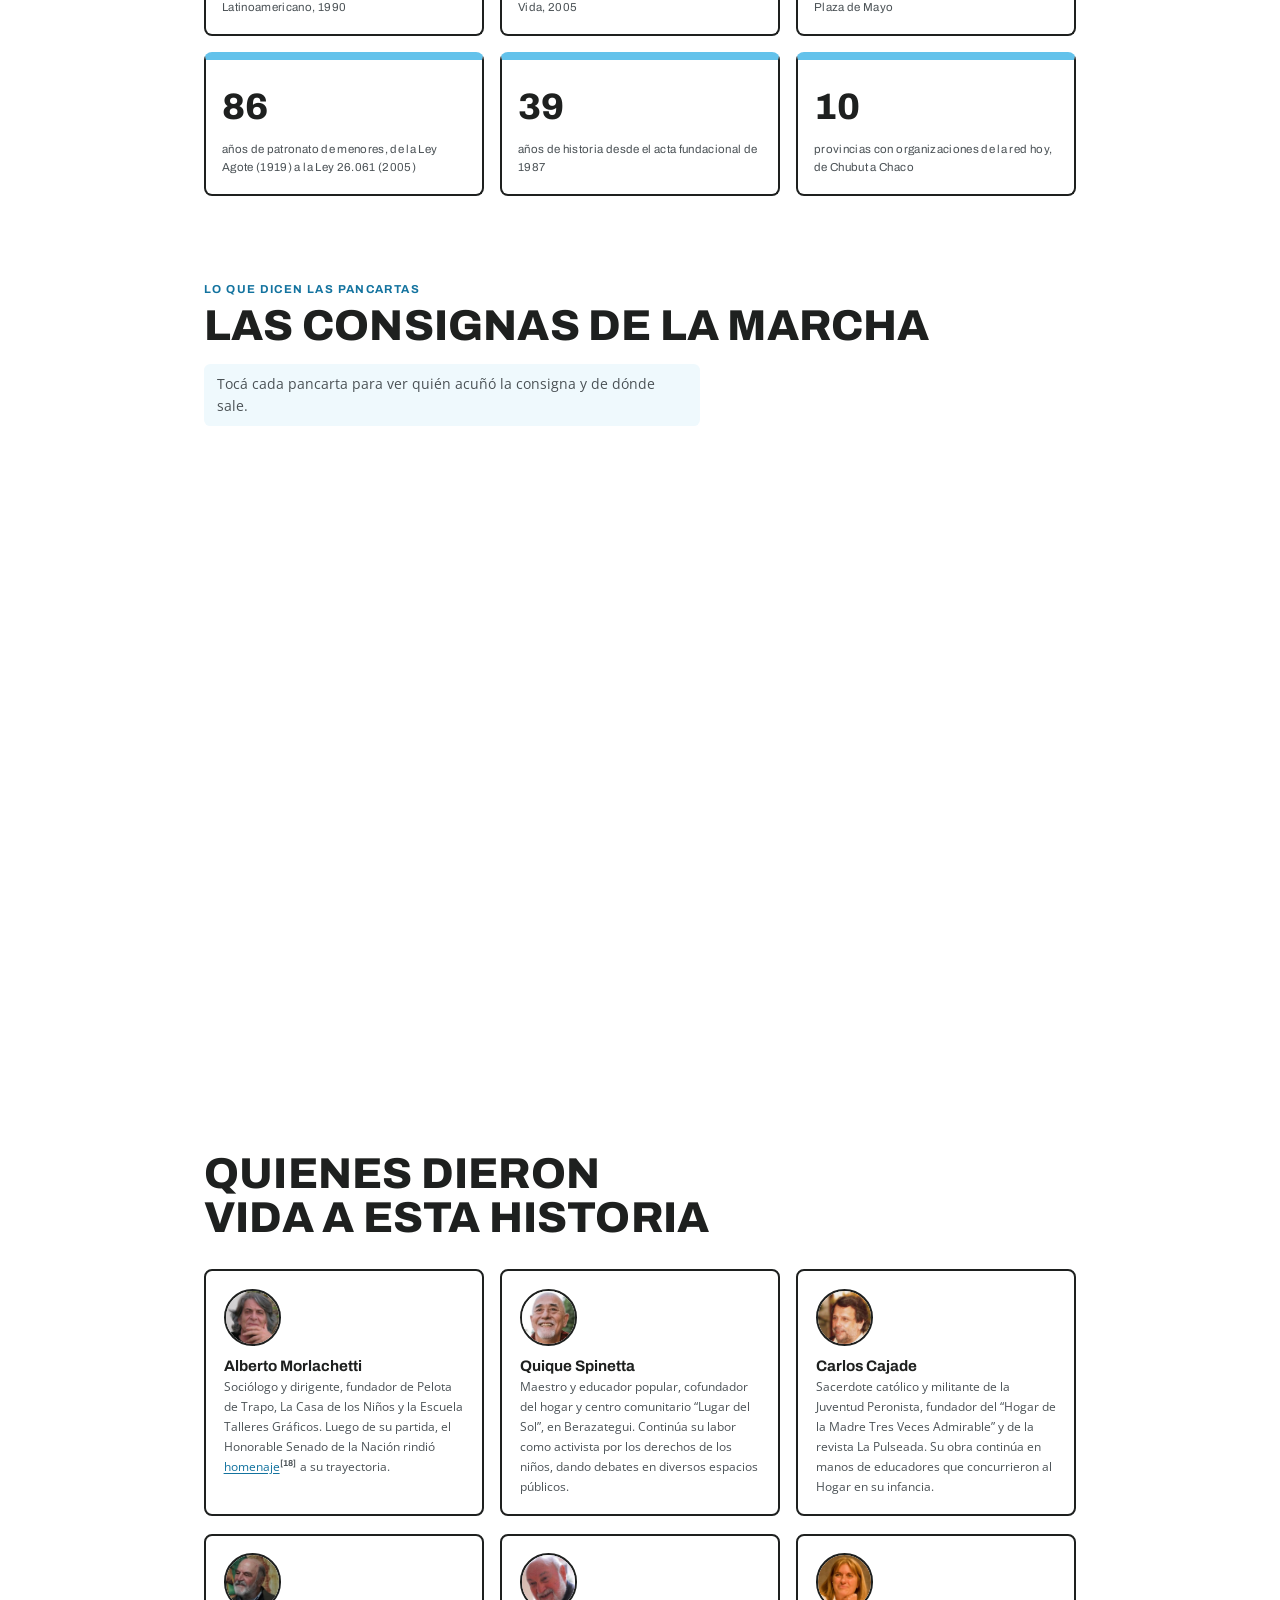
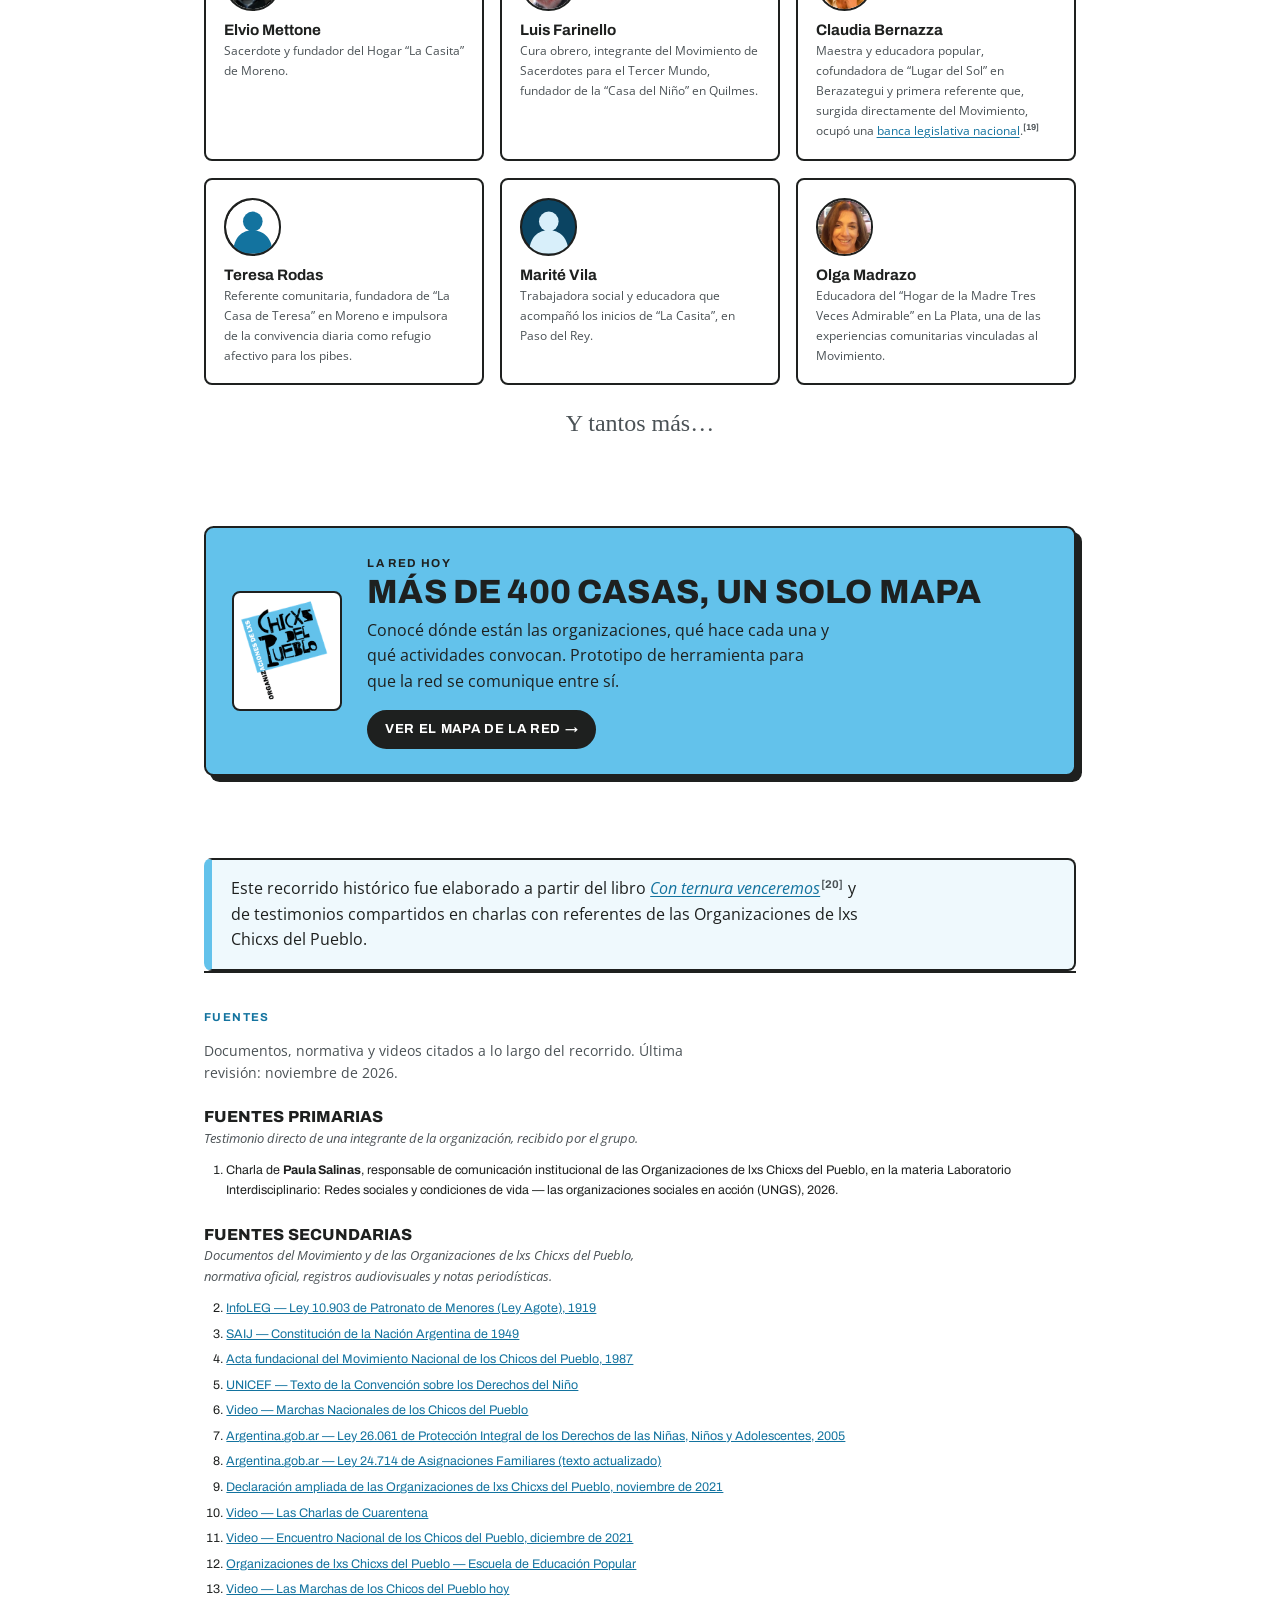
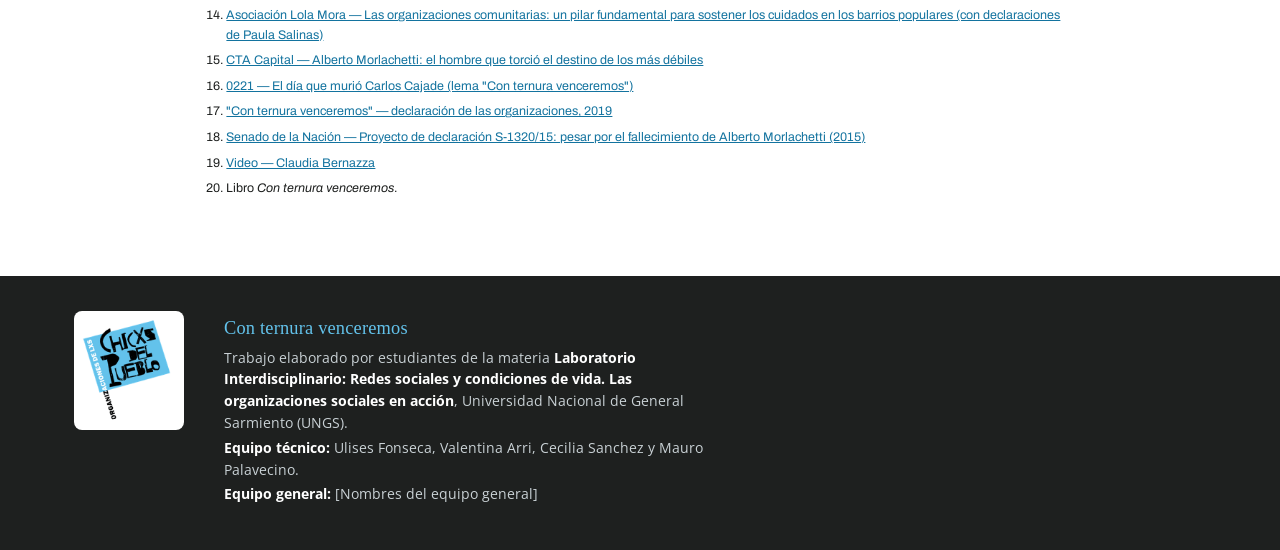
==== commit 5e0f7d97: "Historia: cambio en pie de página (falta equipo general)" ====
--- a/index.html
+++ b/index.html
@@ -769,9 +769,9 @@
     <img src="img/logo-chicxs-grande.png" alt="" width="170" height="174">
     <div>
       <p class="hand">Con ternura venceremos</p>
-      <p>Trabajo elaborado por estudiantes de la materia <strong>Laboratorio Interdisciplinario: Redes sociales y condiciones de vida, las organizaciones sociales en acción</strong>, Universidad Nacional de General Sarmiento (UNGS).</p>
-      <p><strong>Grupo 2:</strong> Jonathan Berazza, Juan Tula, Ulises Fonseca y Valentina Arri.</p>
-      <p><strong>Docentes:</strong> Ana Luz Abramovich, Analía Belén Ayala, Débora Magdalena Pino Saponaro, Gonzalo María Vázquez y Anabella Cristina Zamora Albornoz.</p>
+      <p>Trabajo elaborado por estudiantes de la materia <strong>Laboratorio Interdisciplinario: Redes sociales y condiciones de vida. Las organizaciones sociales en acción</strong>, Universidad Nacional de General Sarmiento (UNGS).</p>
+      <p><strong>Equipo técnico:</strong> Ulises Fonseca, Valentina Arri, Cecilia Sanchez y Mauro Palavecino.</p>
+      <p><strong>Equipo general:</strong> [Nombres del equipo general]</p>
     </div>
   </div>
 </footer>
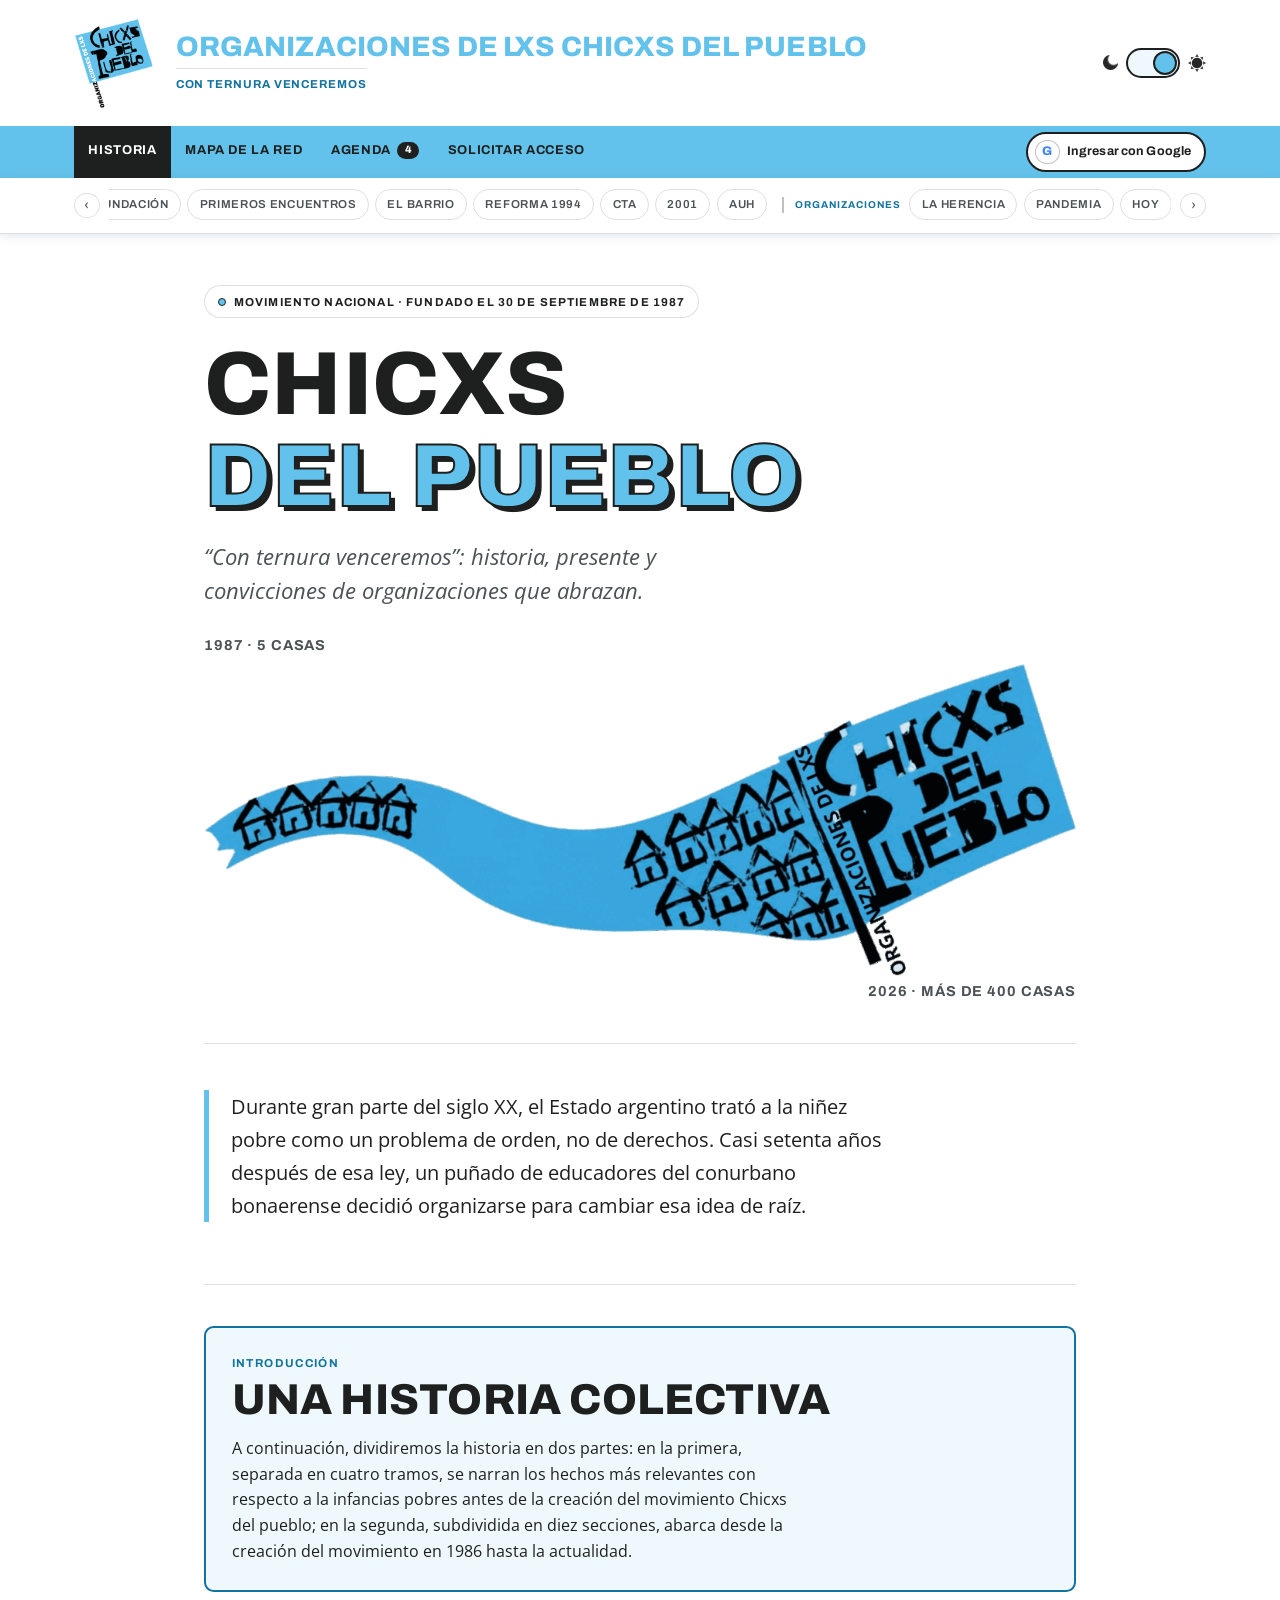
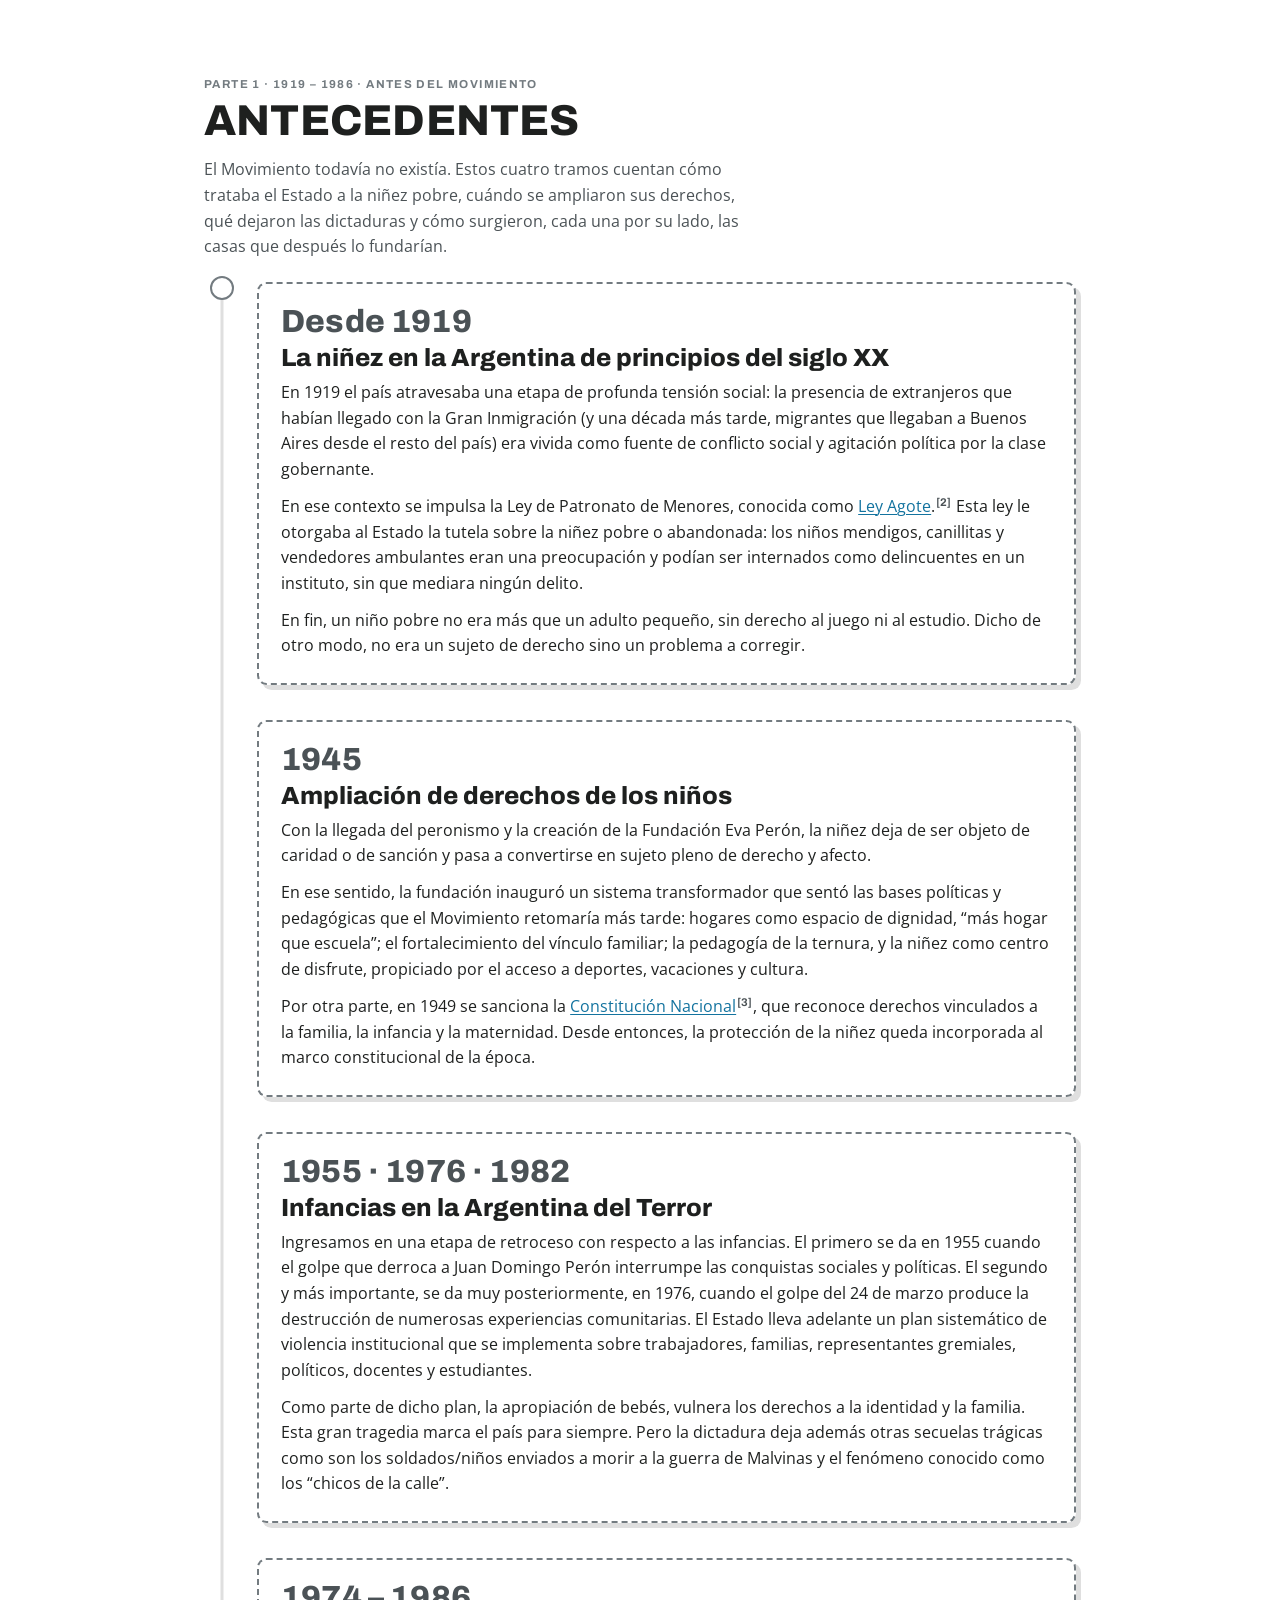
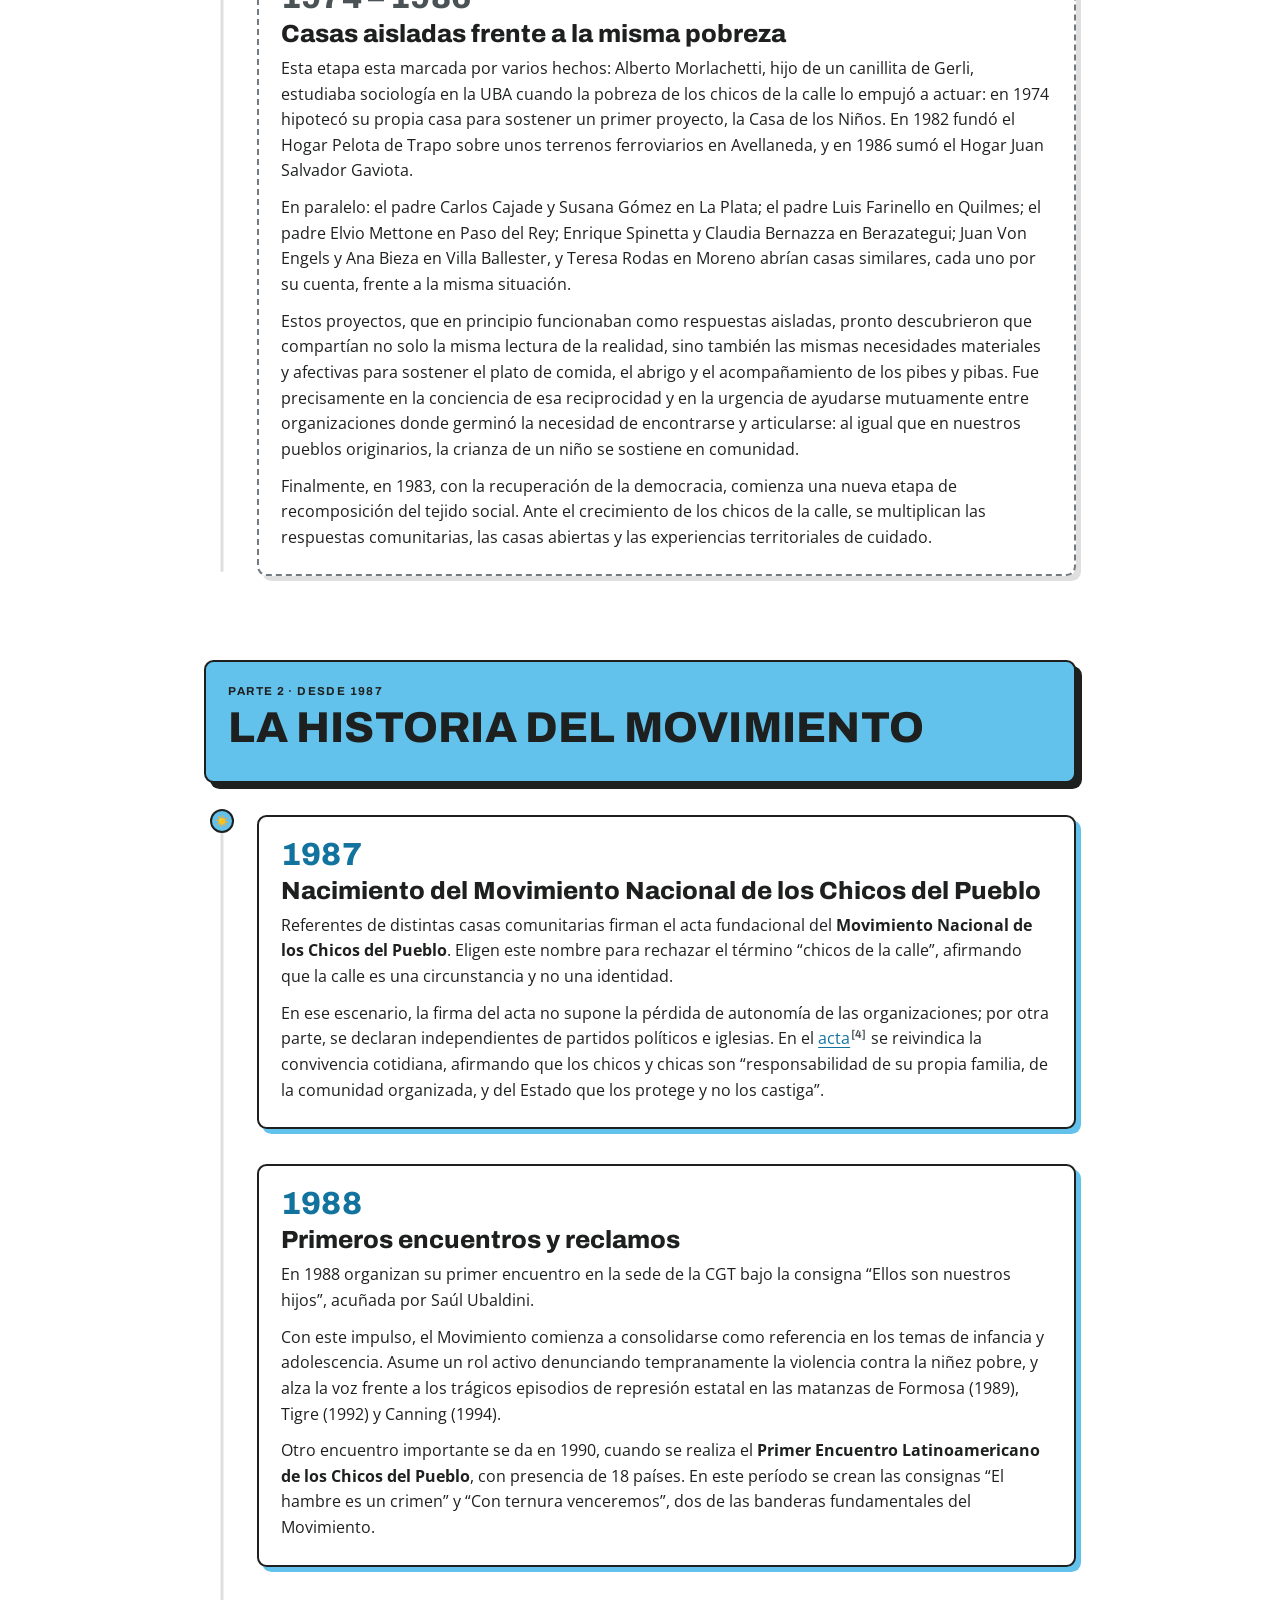
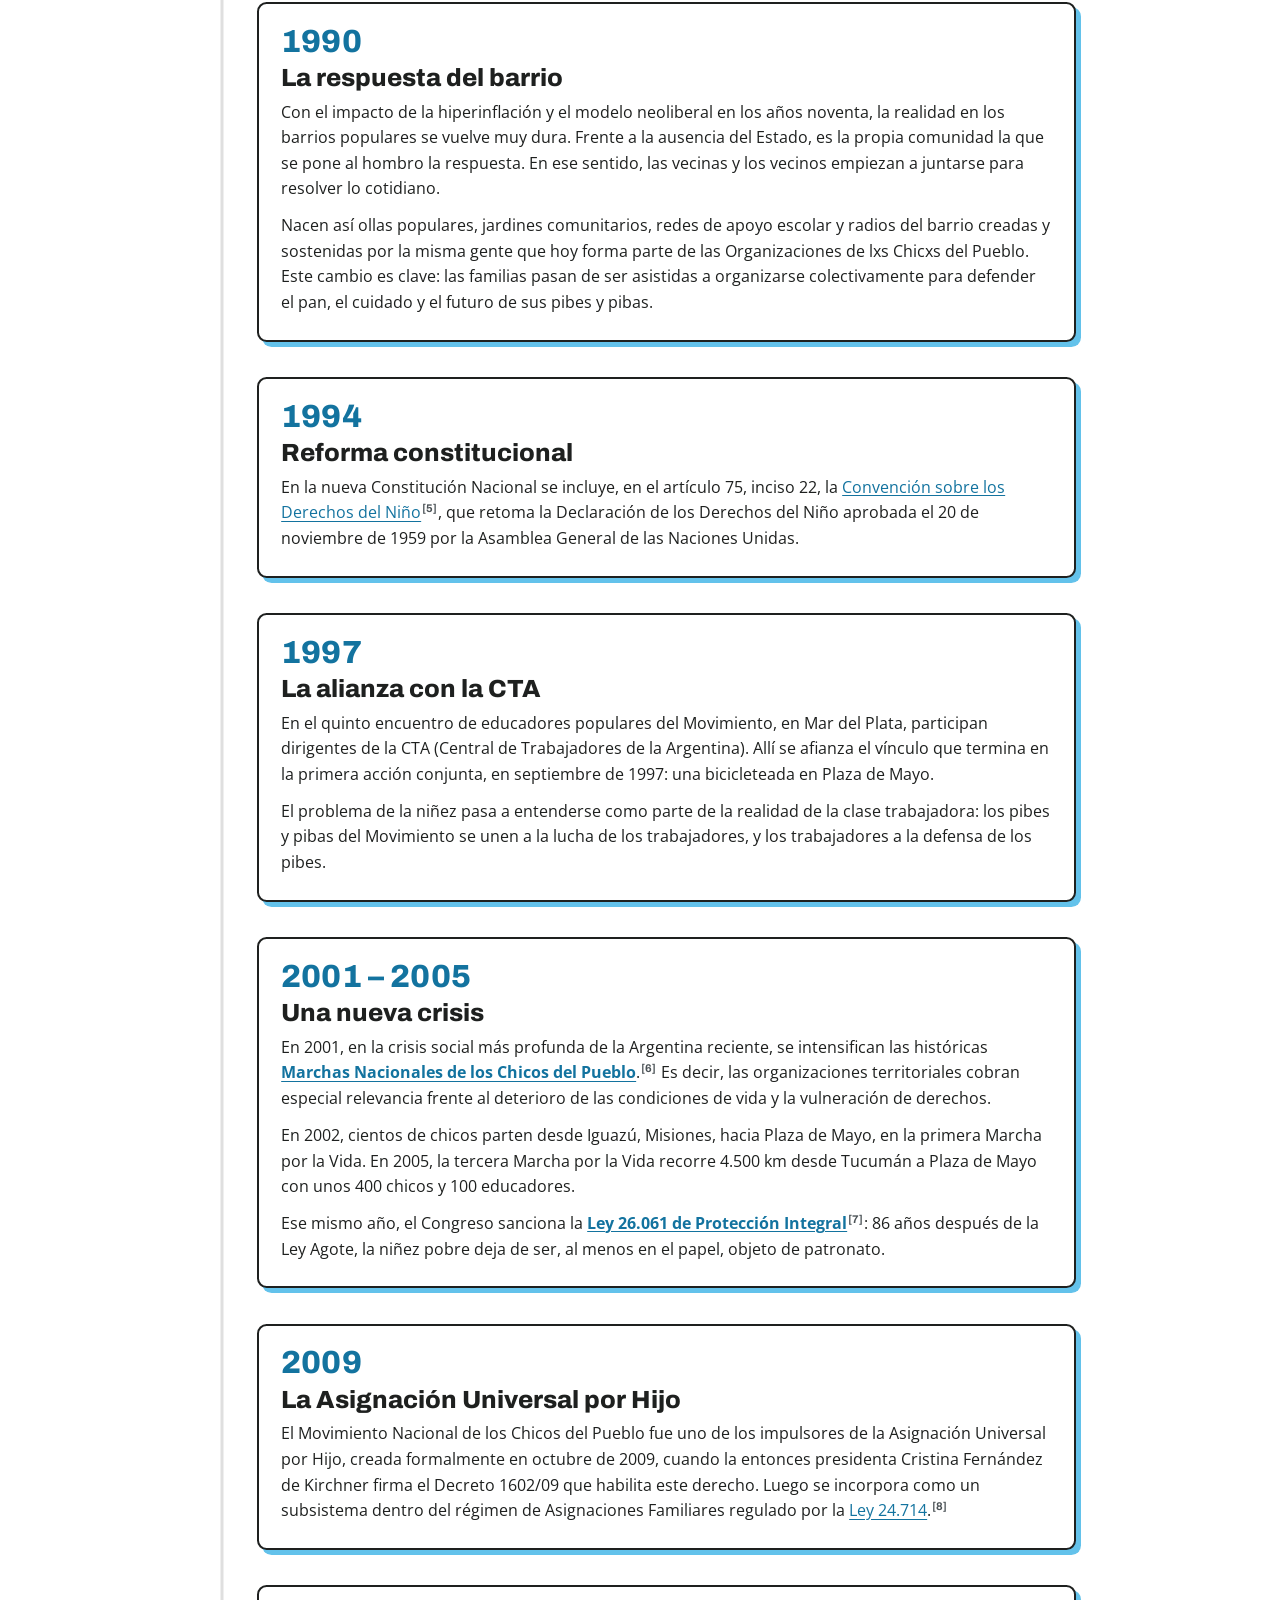
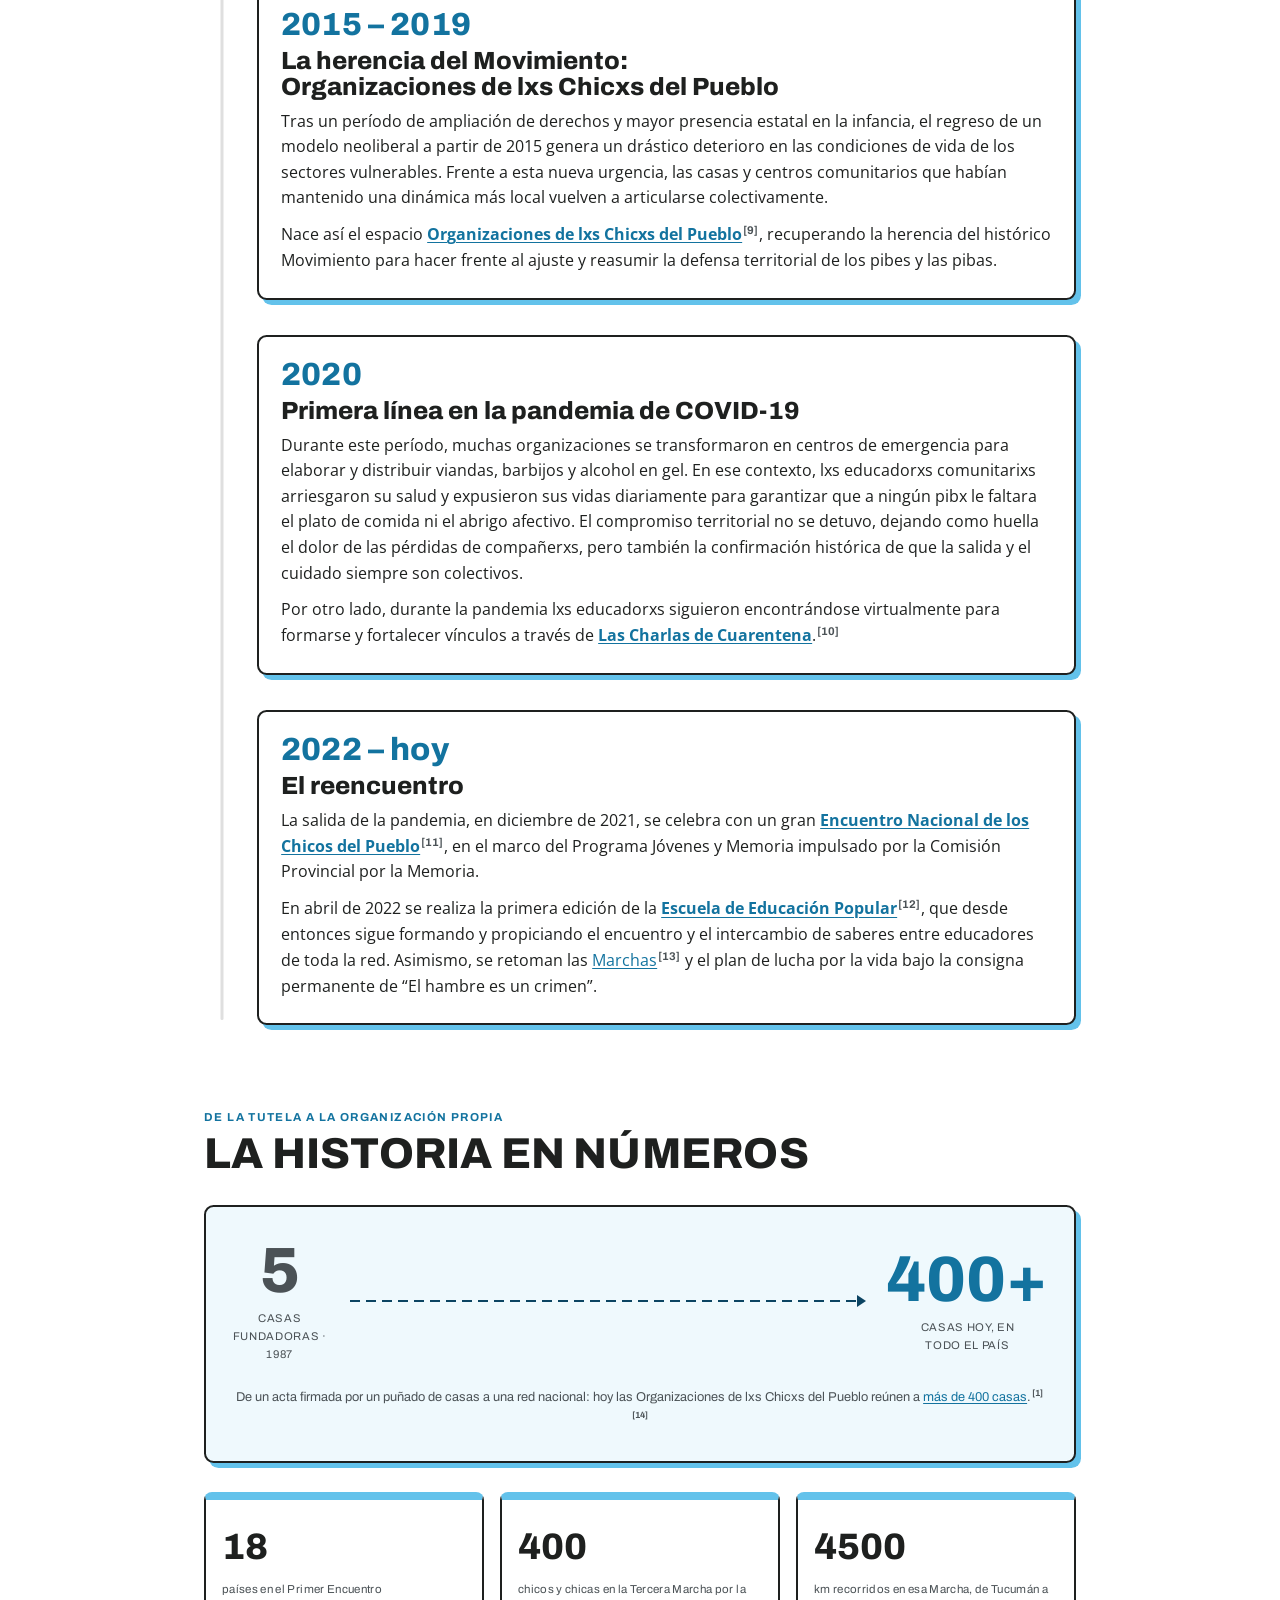
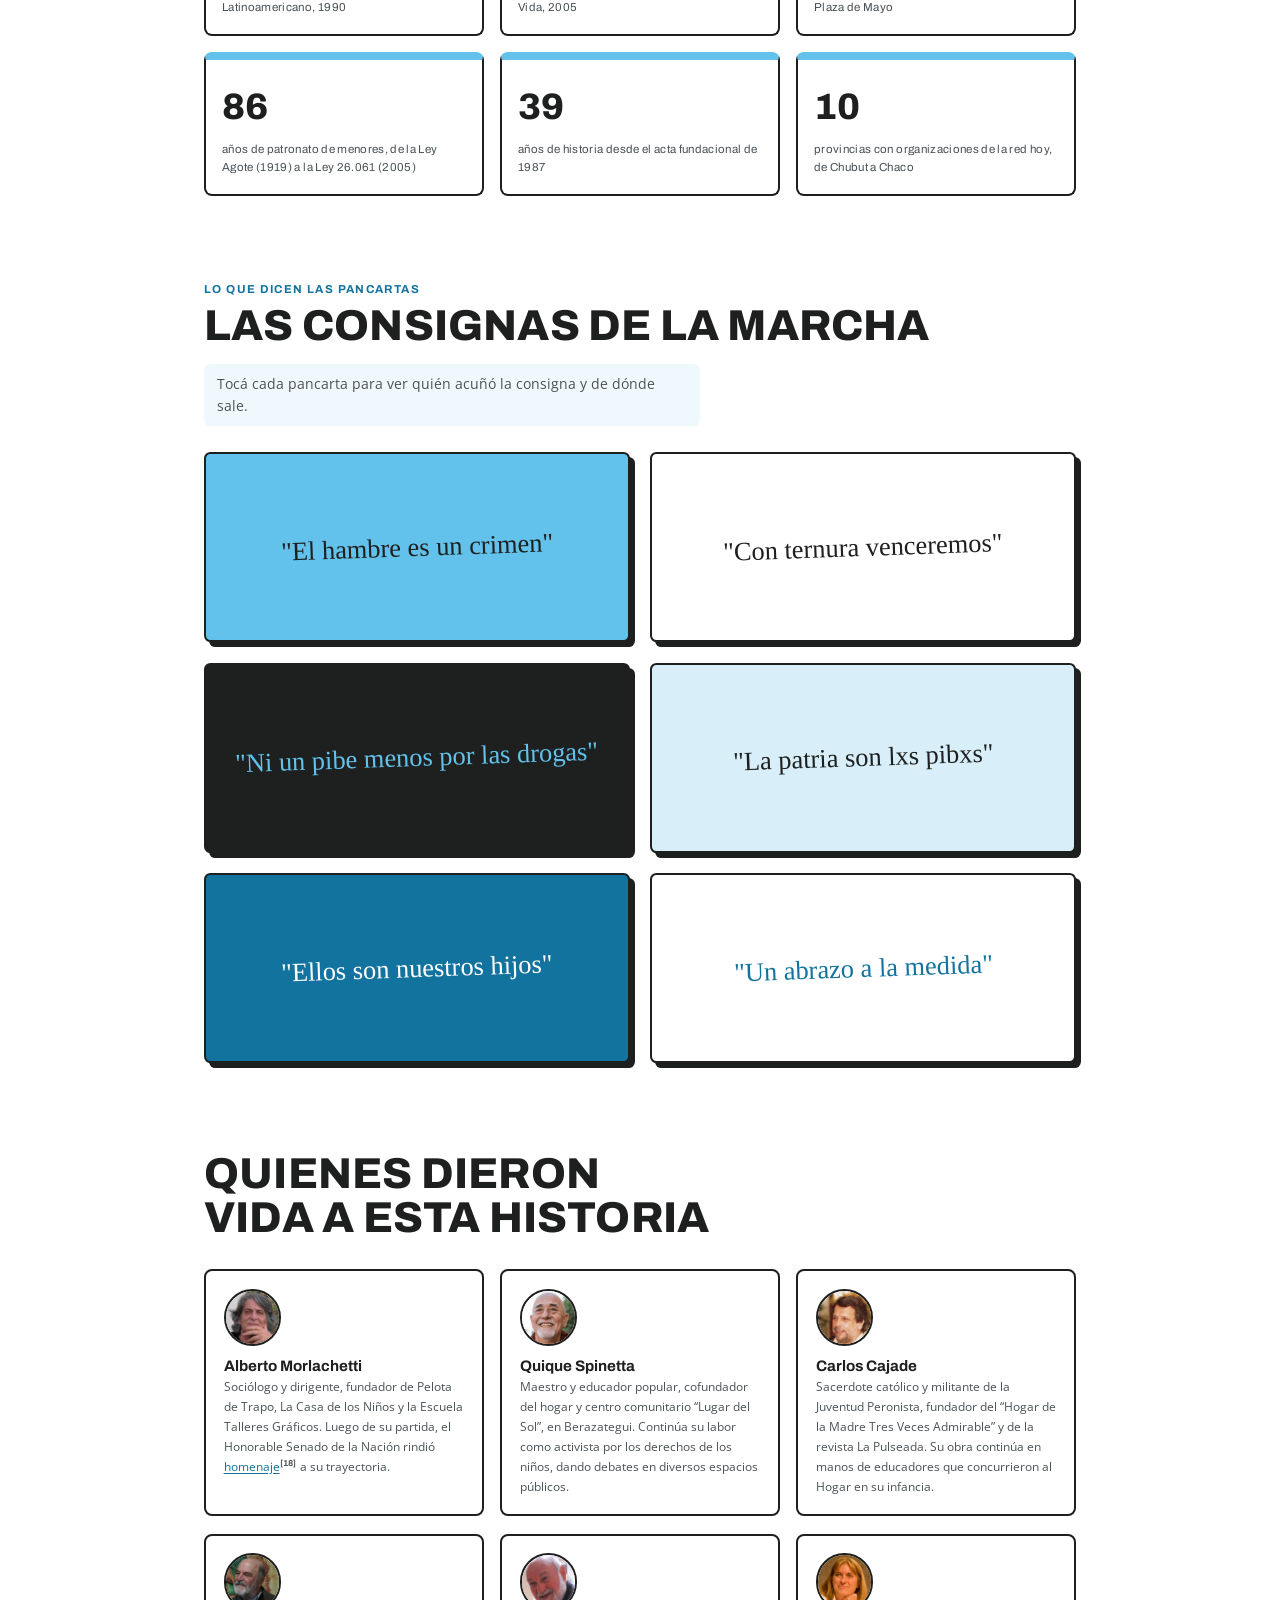
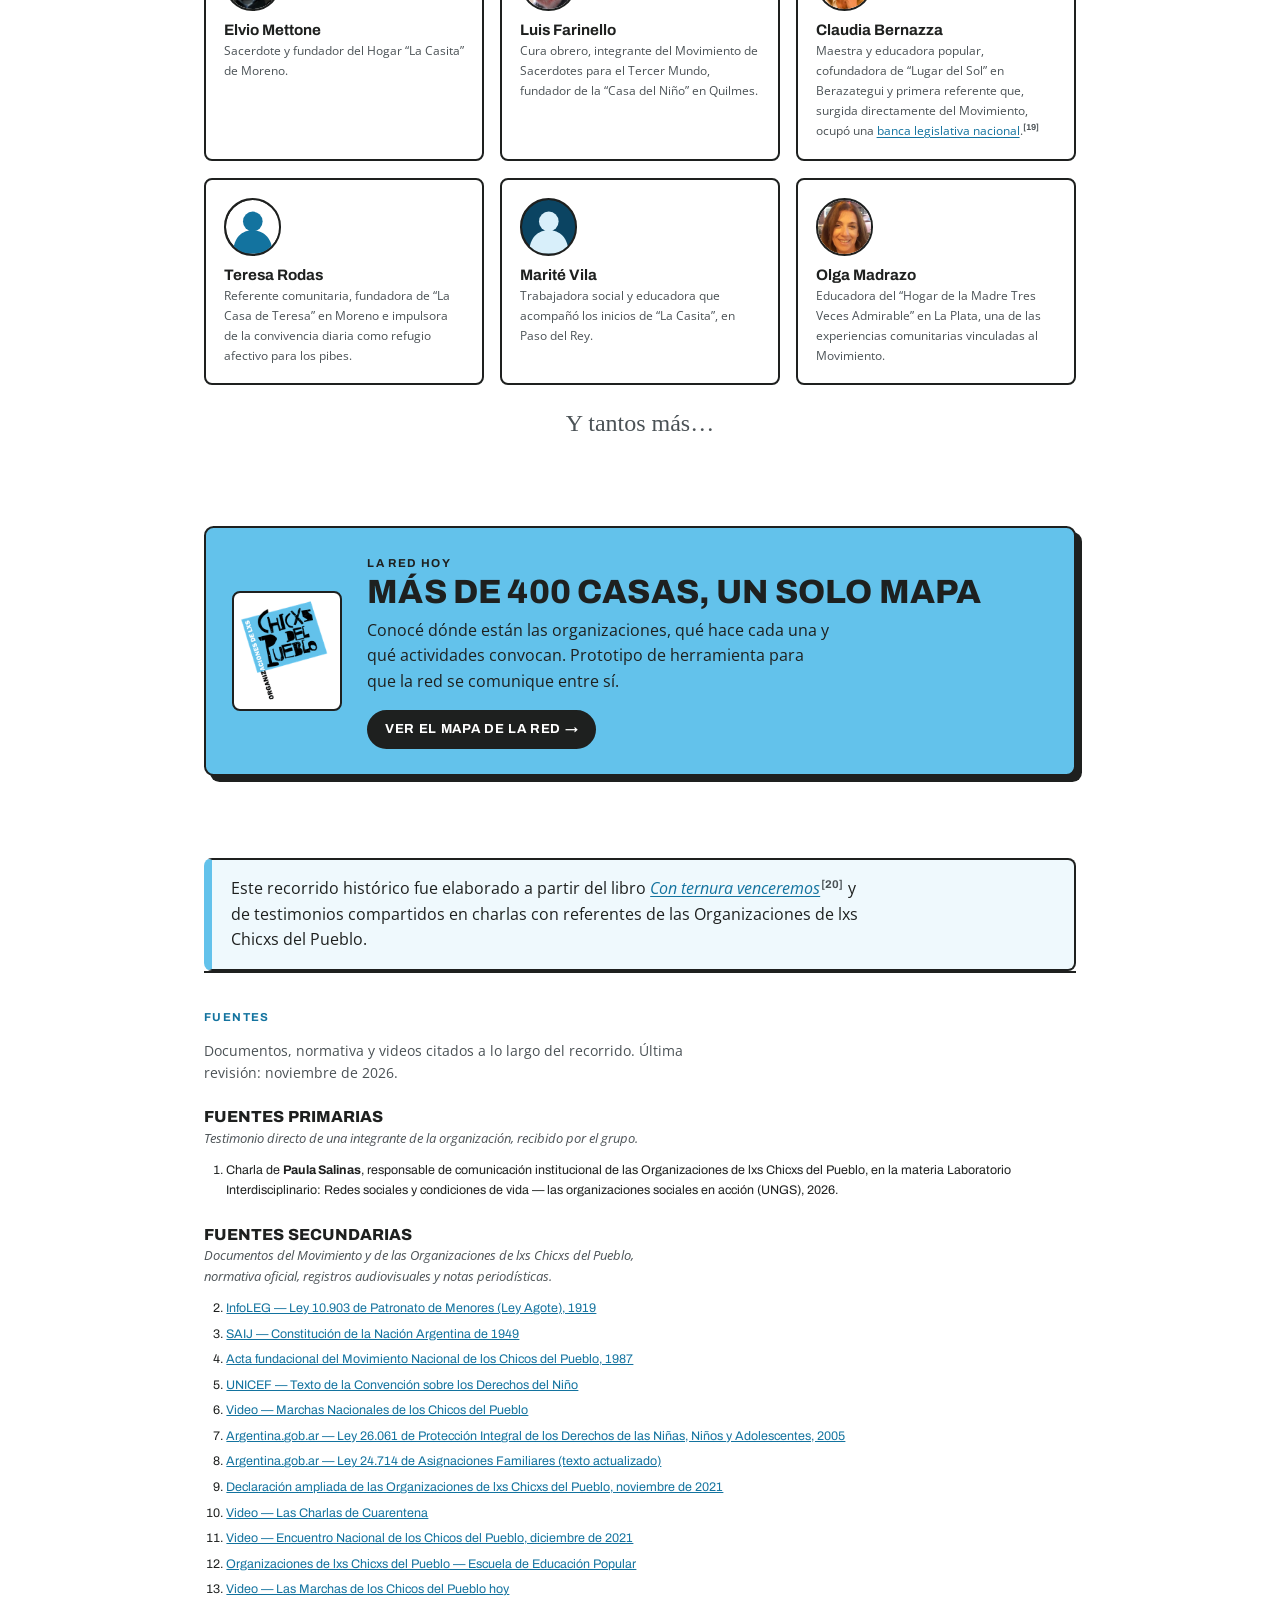
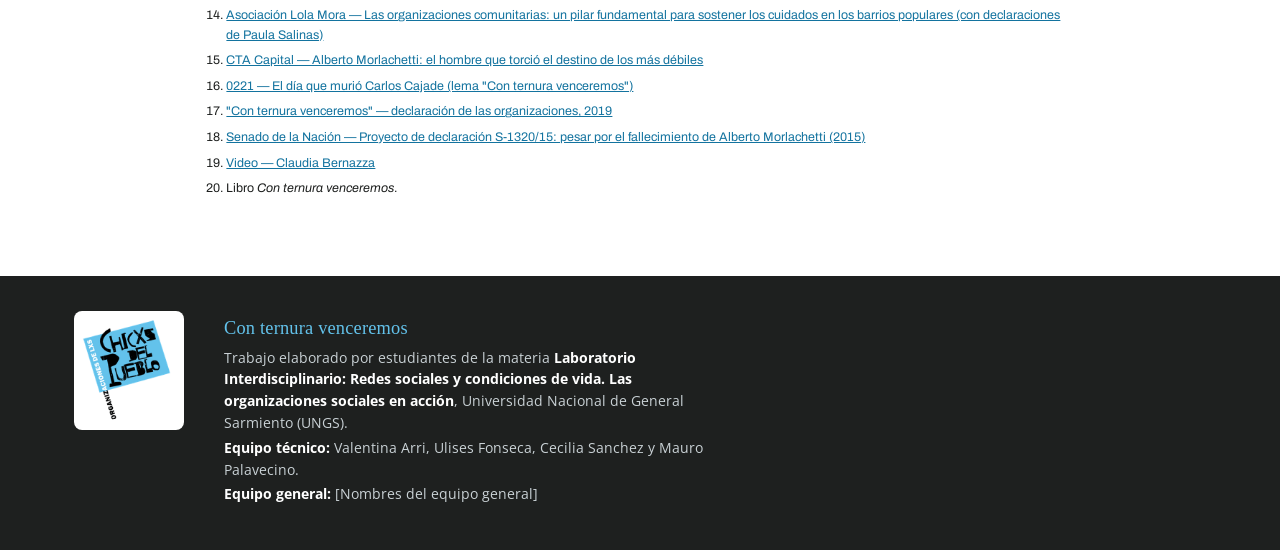
==== commit 4d0b112a: "Red: la coordinación puede publicar convocatorias" ====
--- a/index.html
+++ b/index.html
@@ -770,7 +770,7 @@
     <div>
       <p class="hand">Con ternura venceremos</p>
       <p>Trabajo elaborado por estudiantes de la materia <strong>Laboratorio Interdisciplinario: Redes sociales y condiciones de vida. Las organizaciones sociales en acción</strong>, Universidad Nacional de General Sarmiento (UNGS).</p>
-      <p><strong>Equipo técnico:</strong> Ulises Fonseca, Valentina Arri, Cecilia Sanchez y Mauro Palavecino.</p>
+      <p><strong>Equipo técnico:</strong> Valentina Arri, Ulises Fonseca, Cecilia Sanchez y Mauro Palavecino.</p>
       <p><strong>Equipo general:</strong> [Nombres del equipo general]</p>
     </div>
   </div>
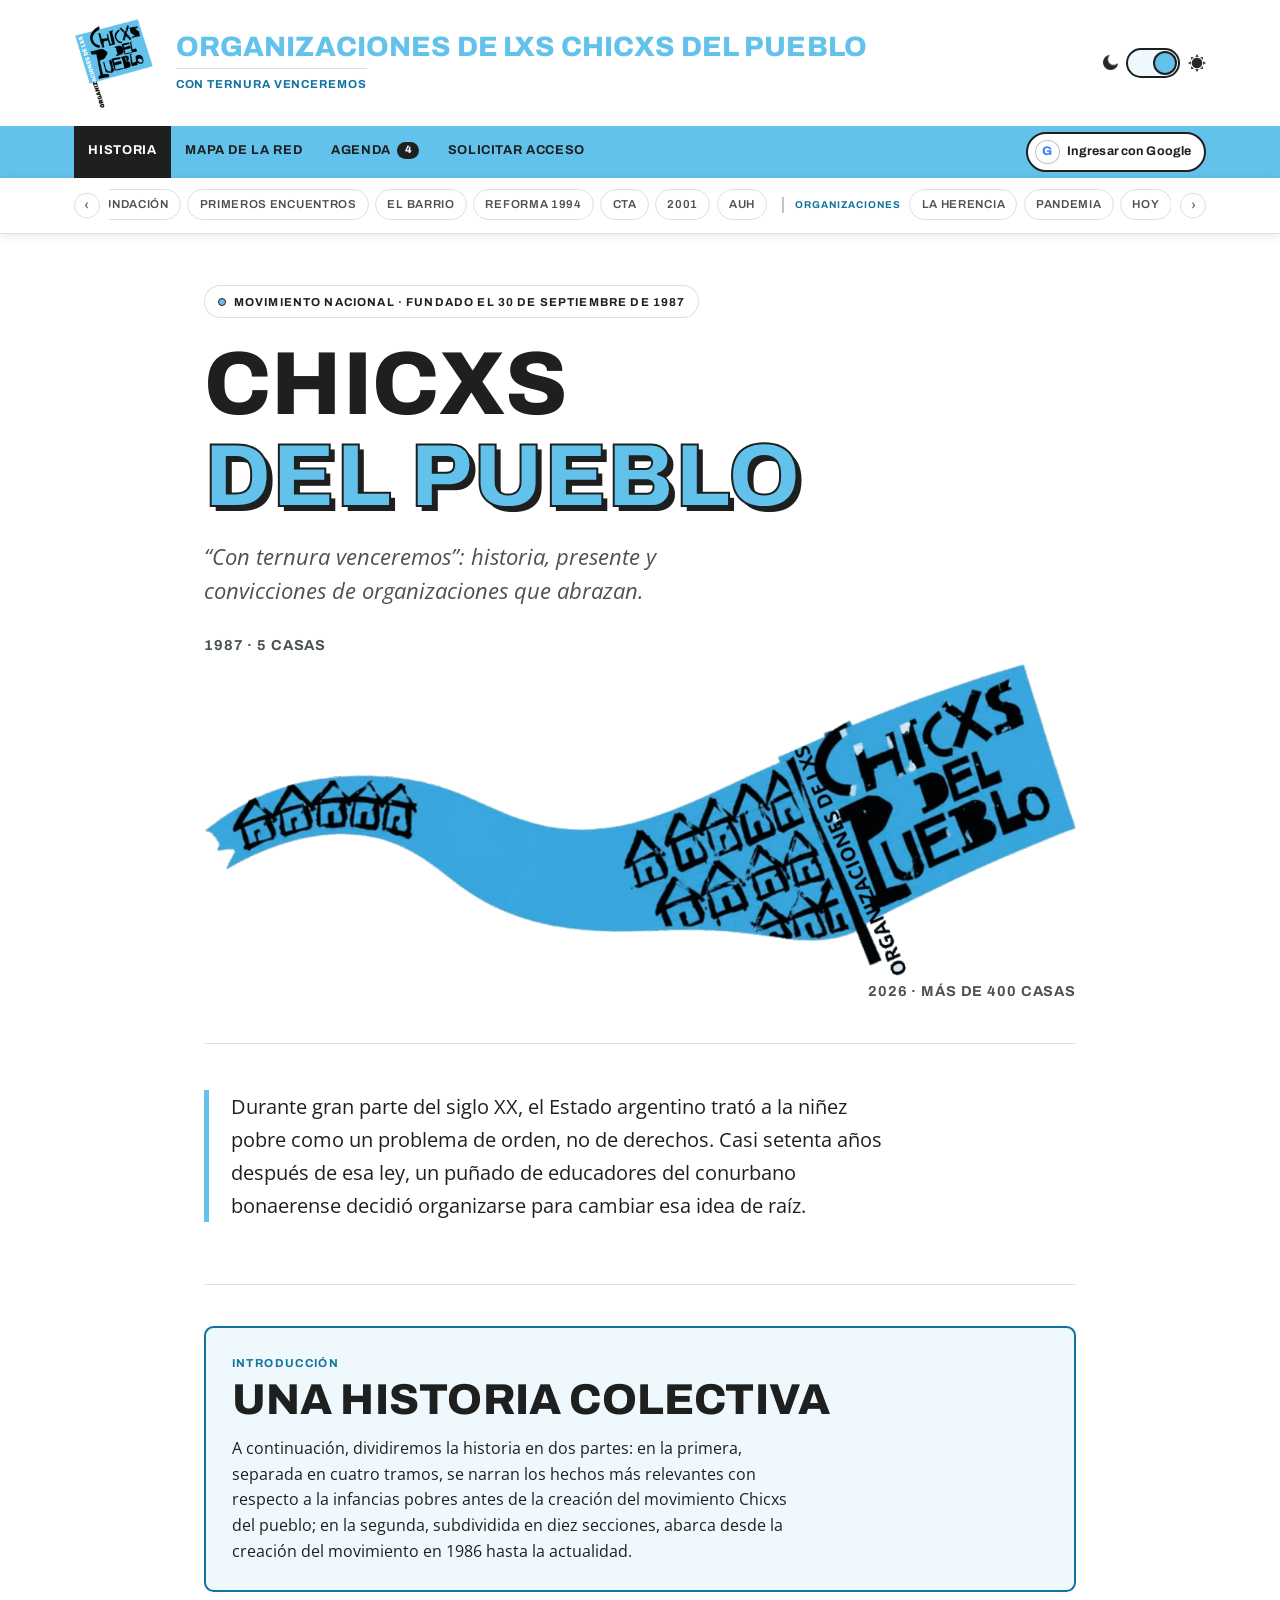
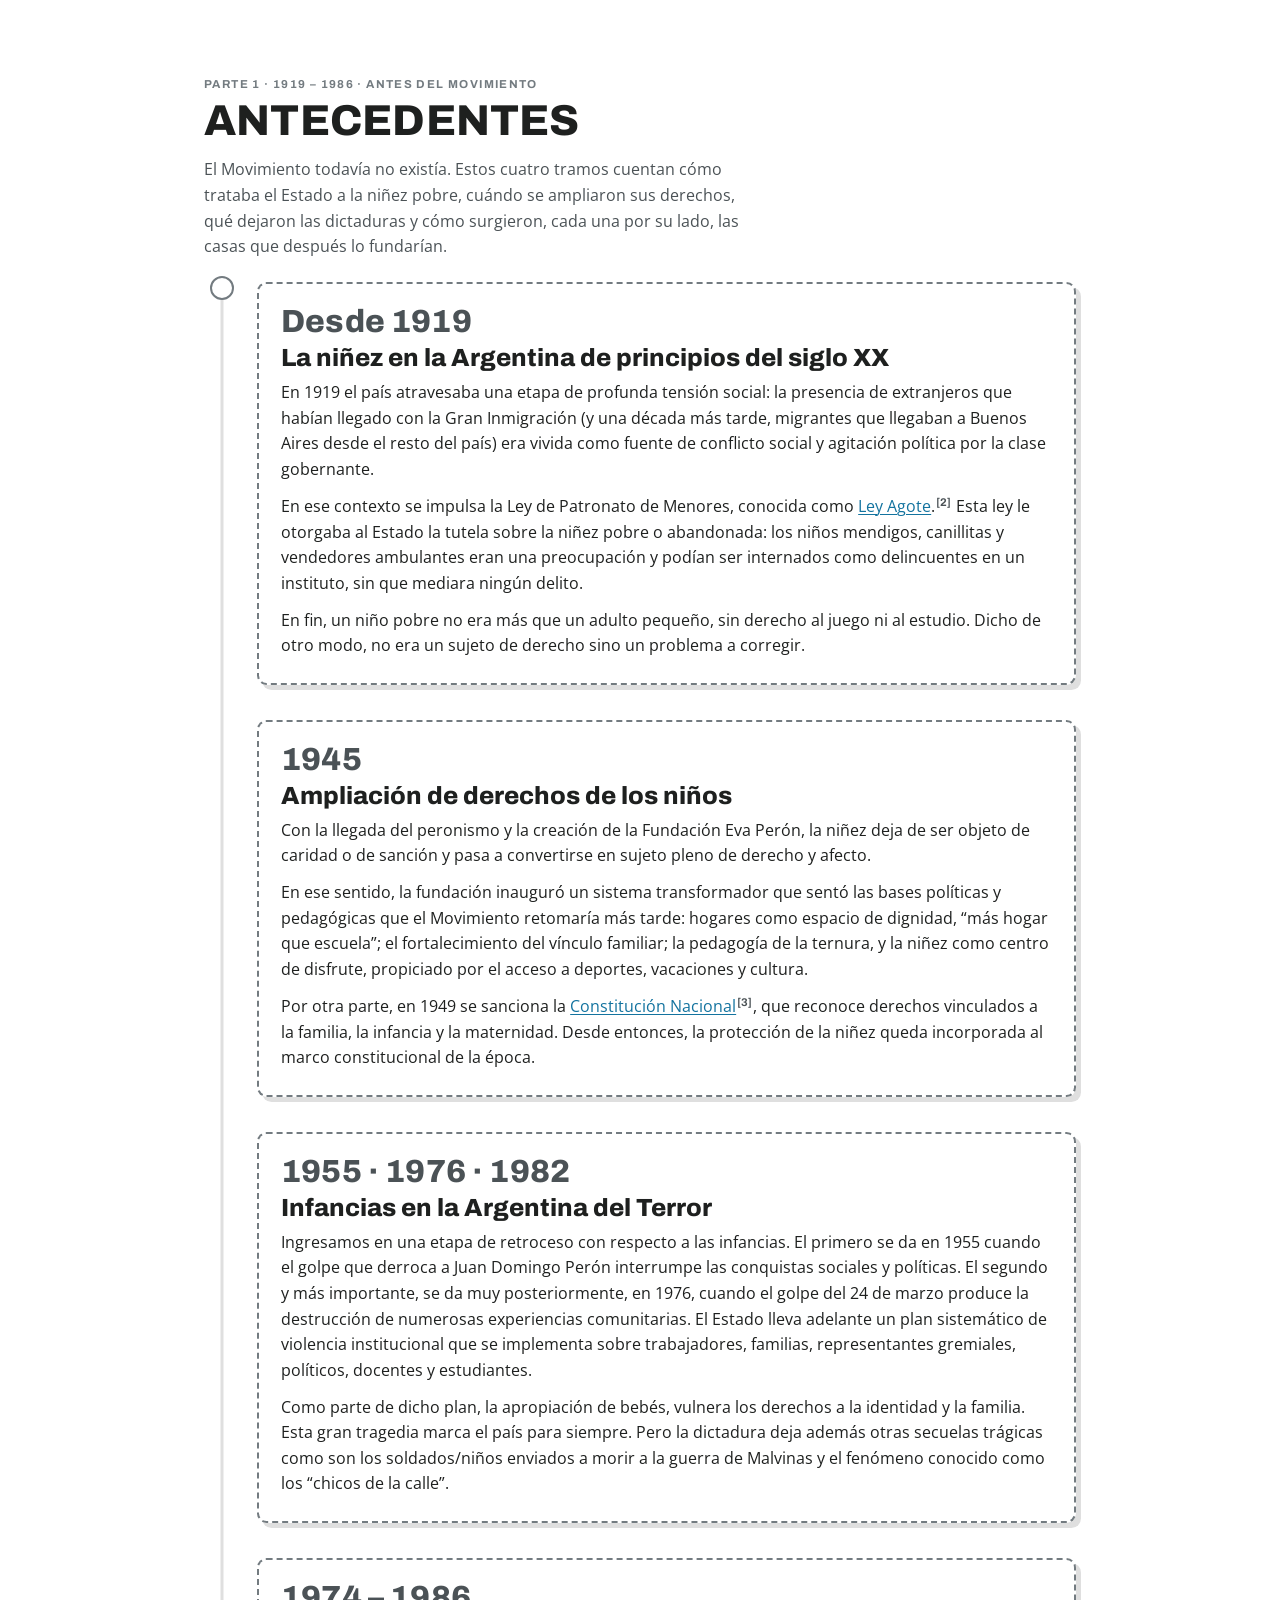
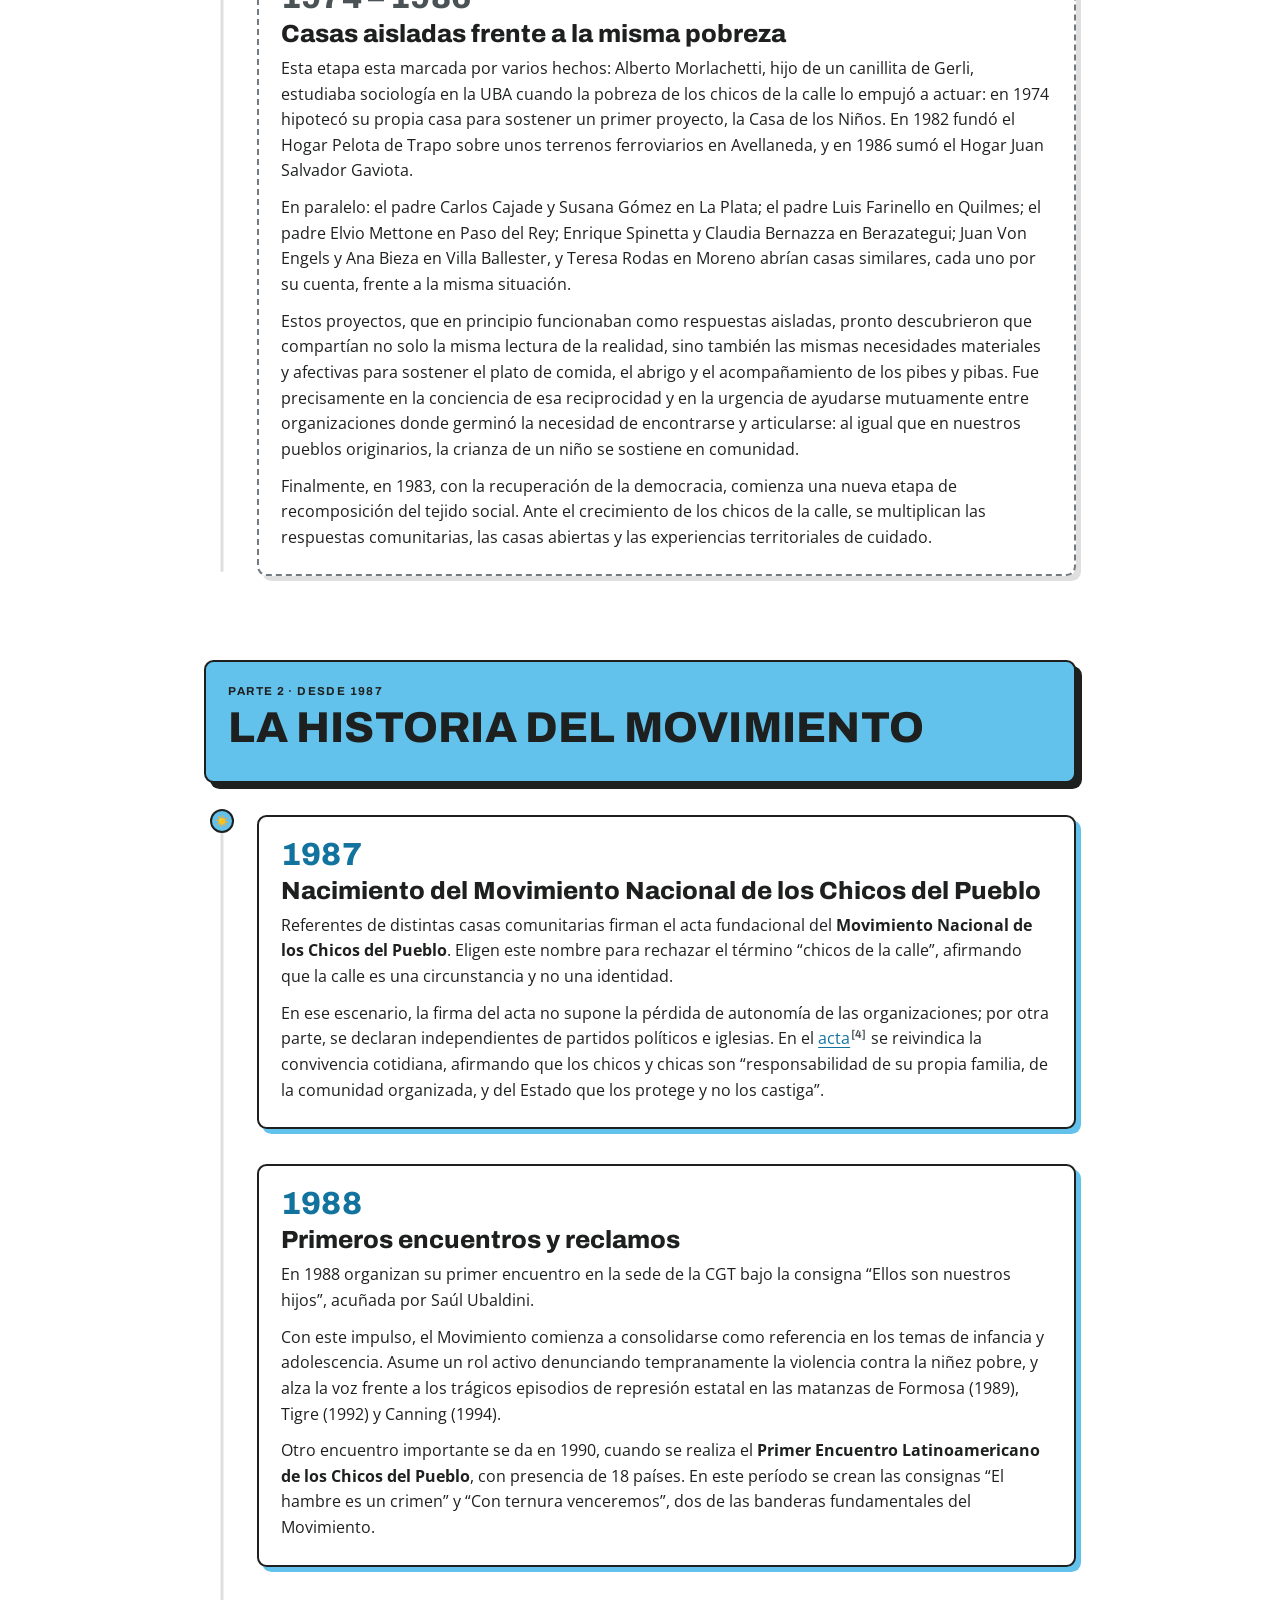
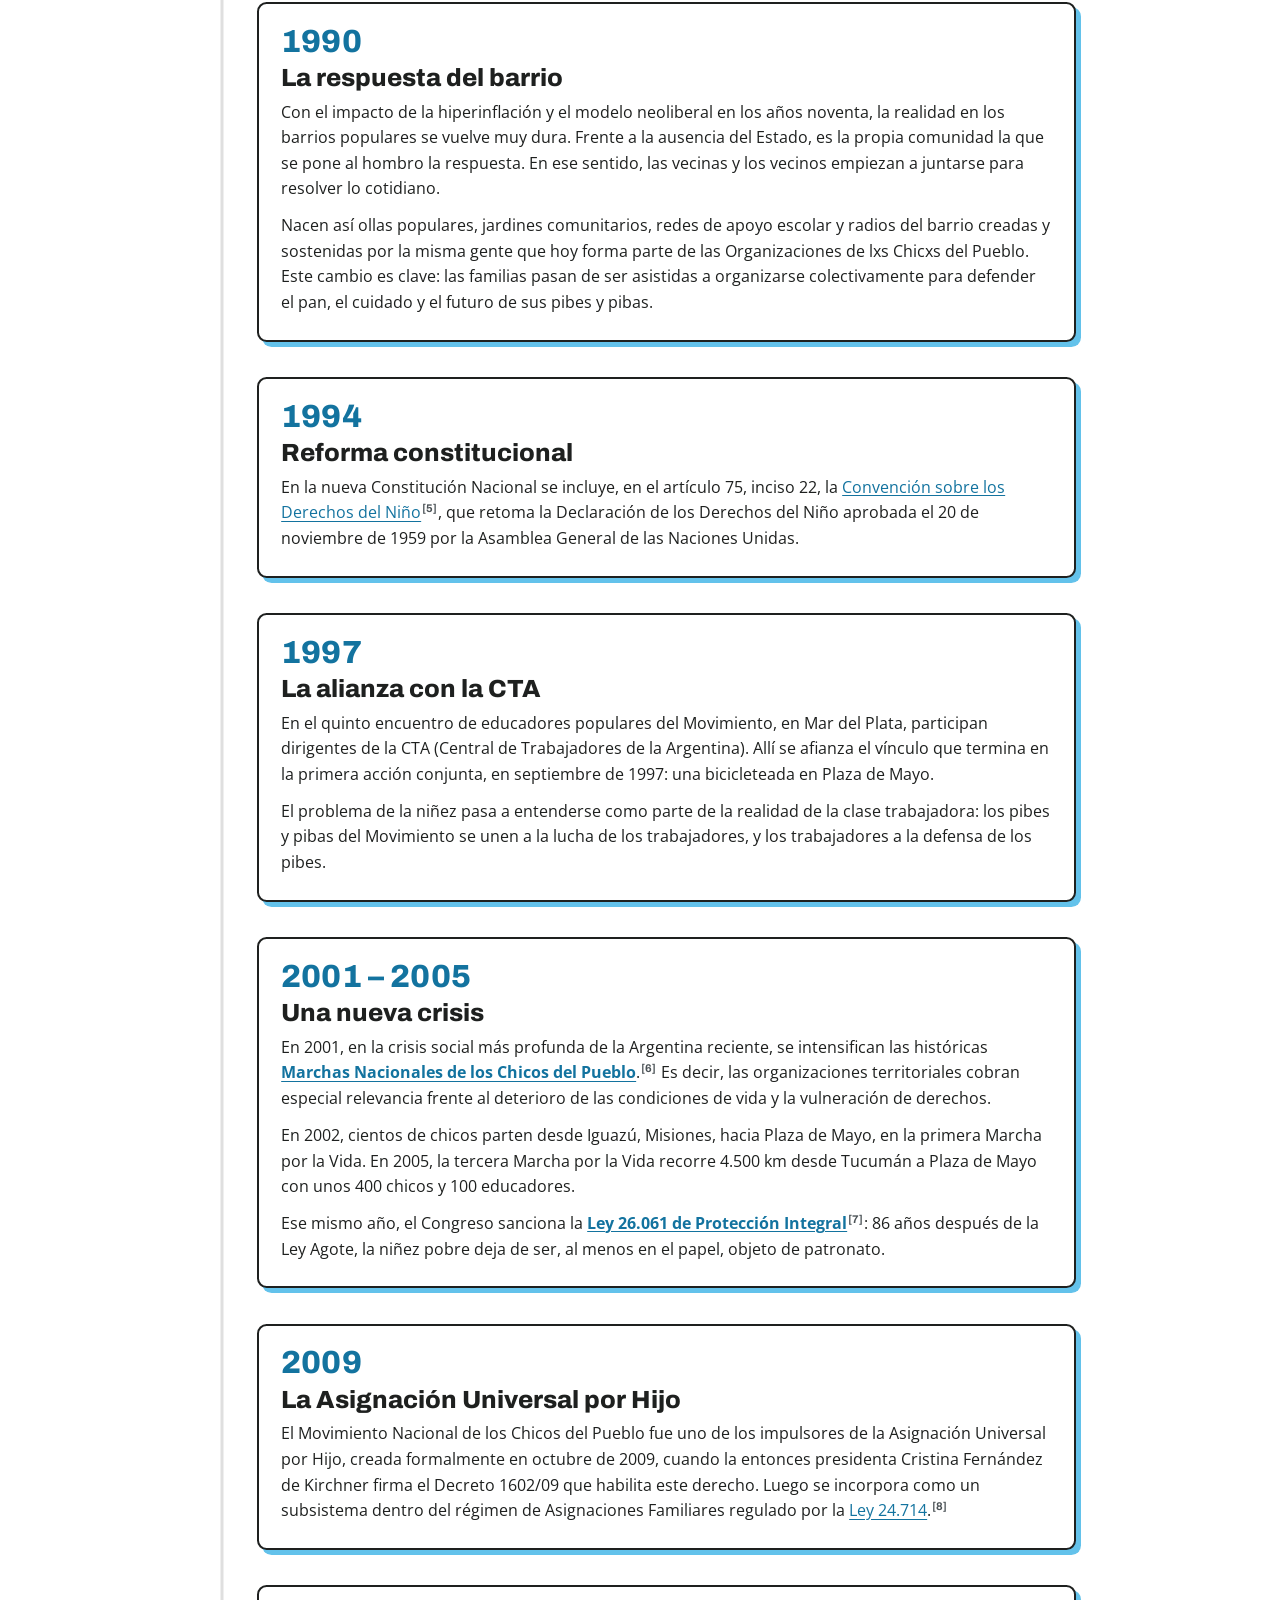
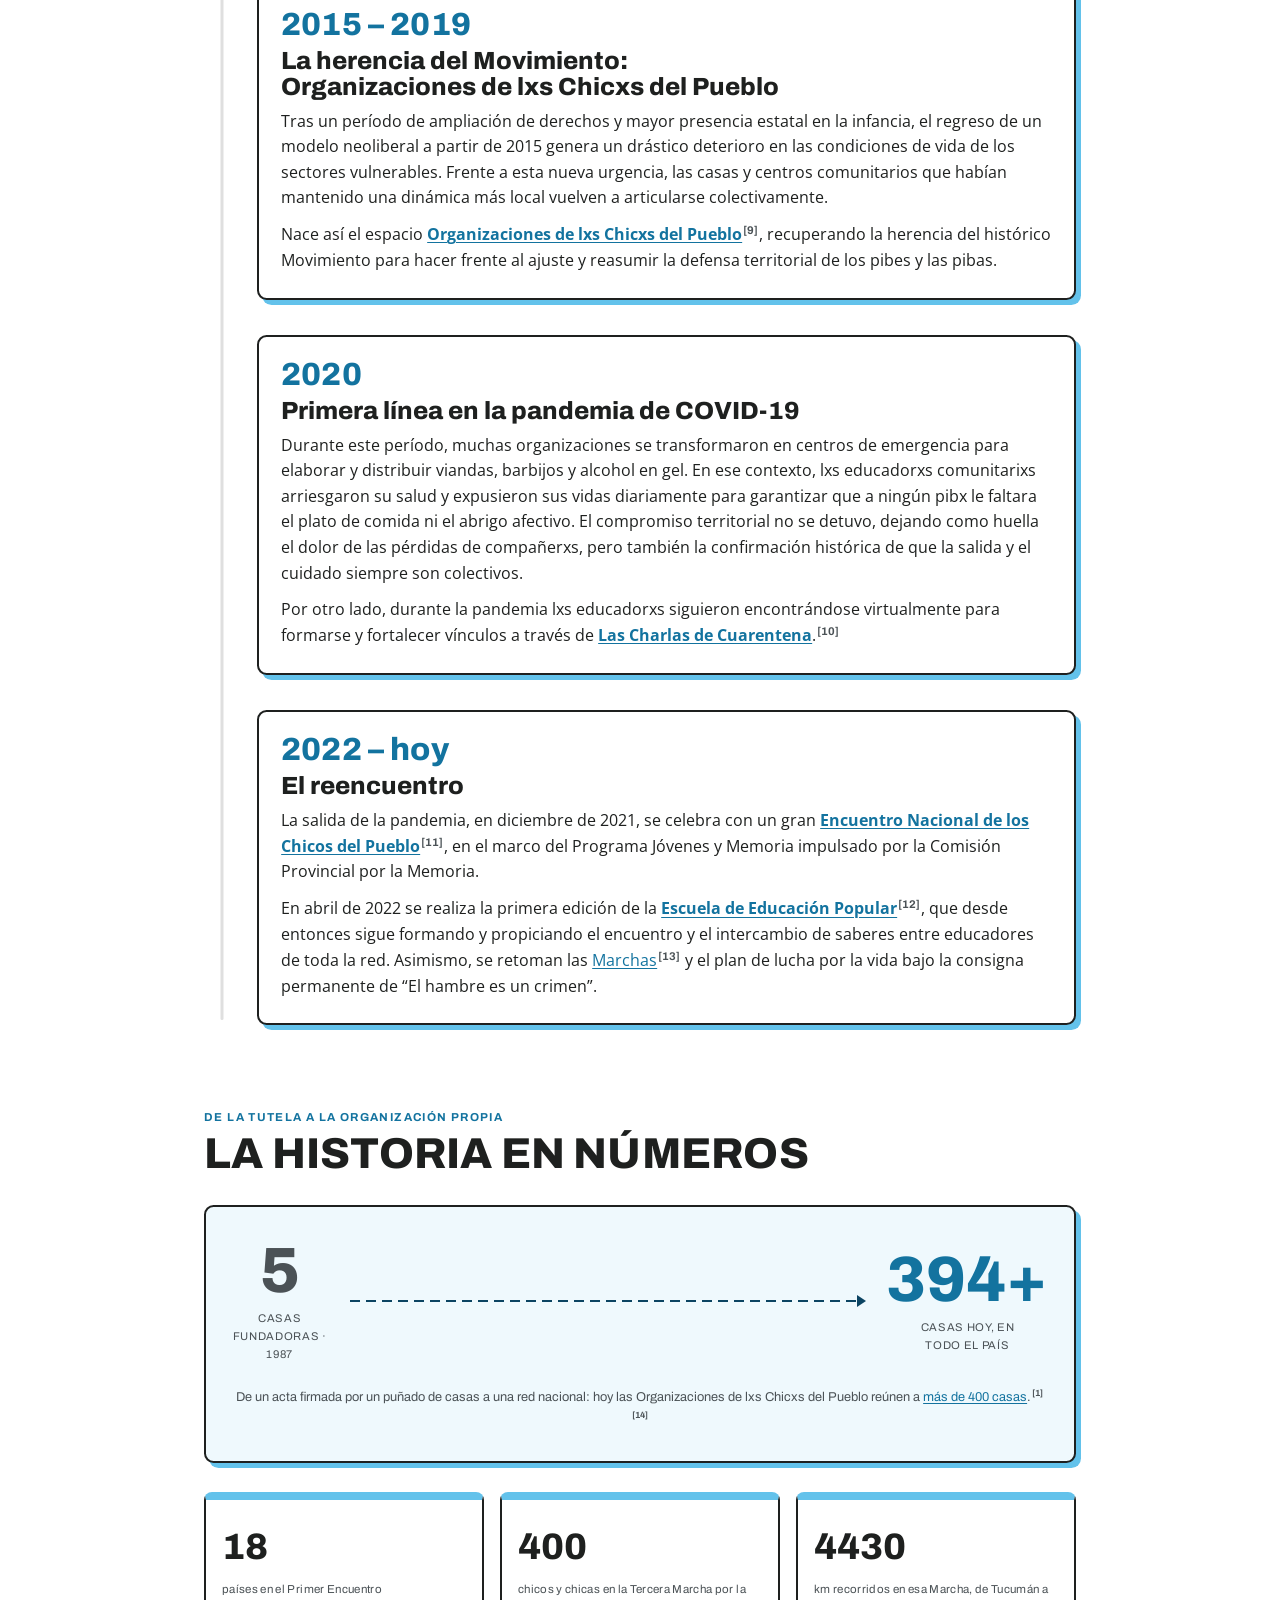
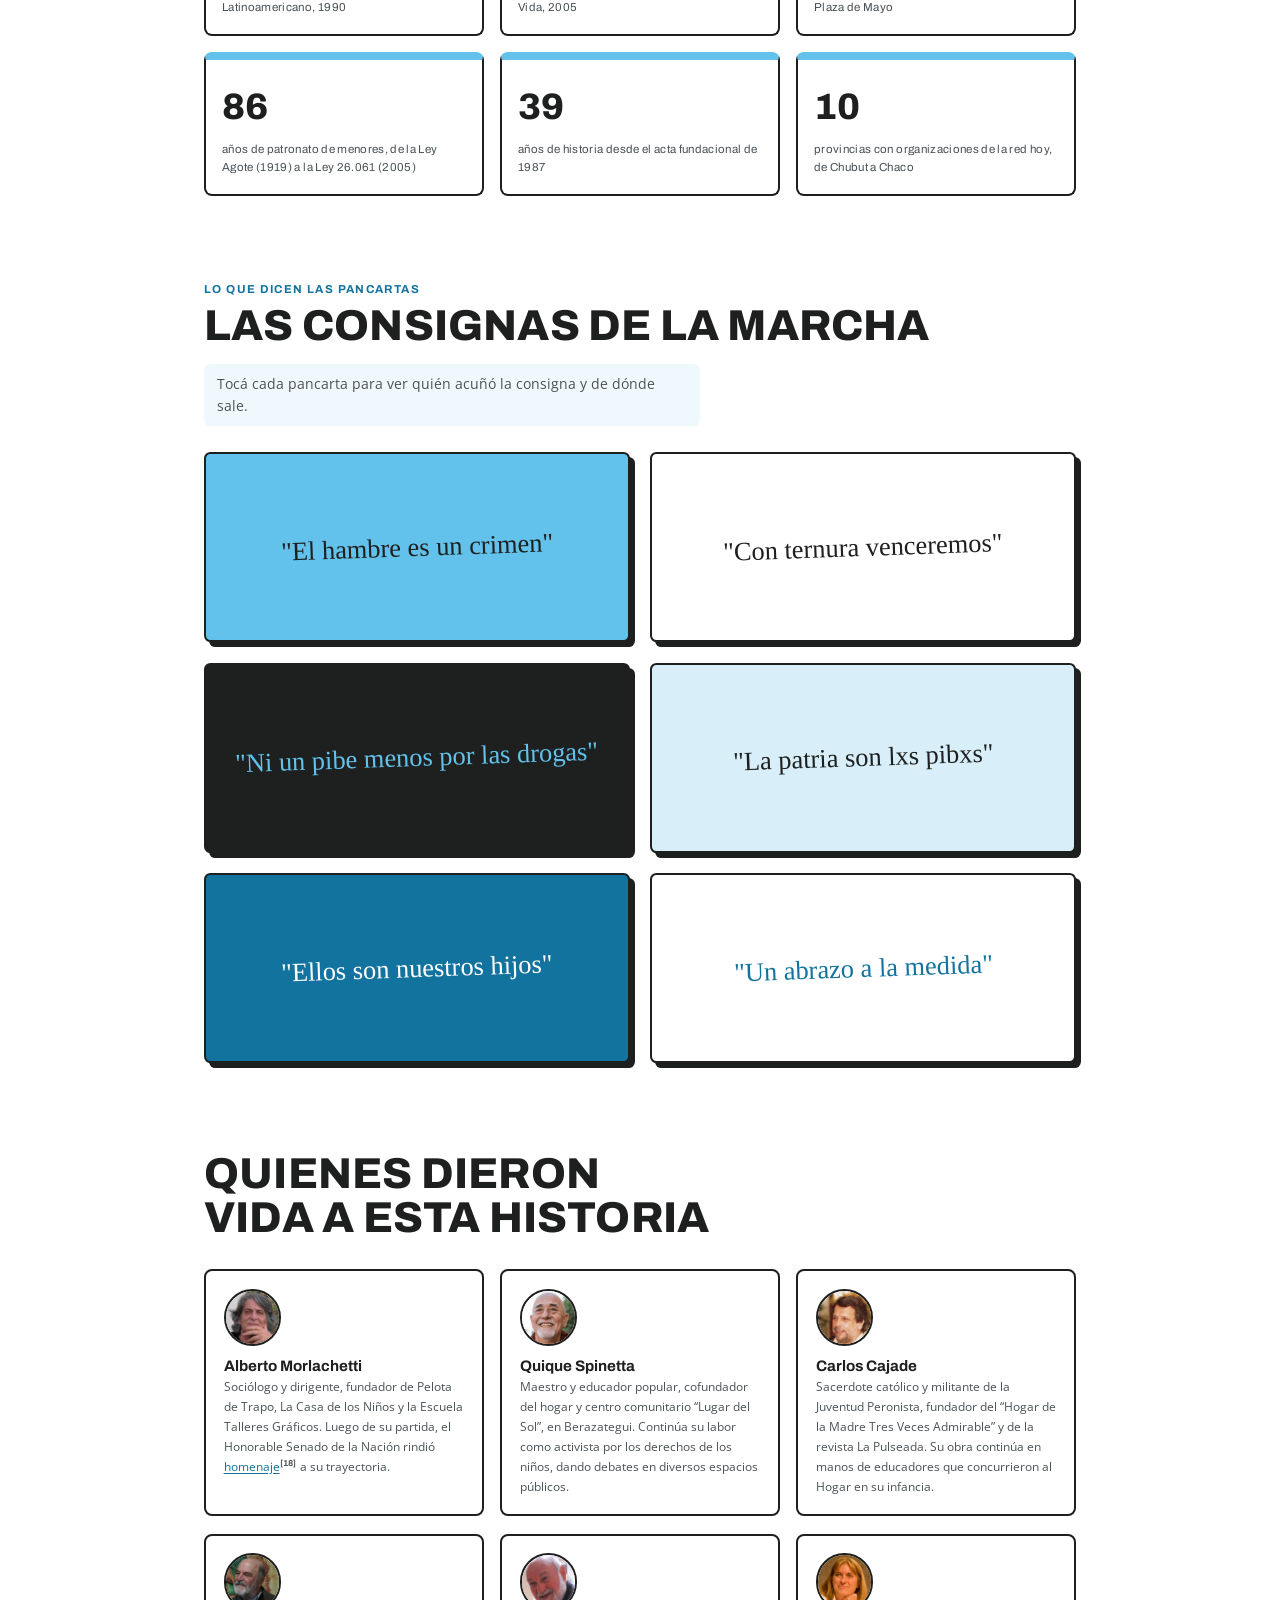
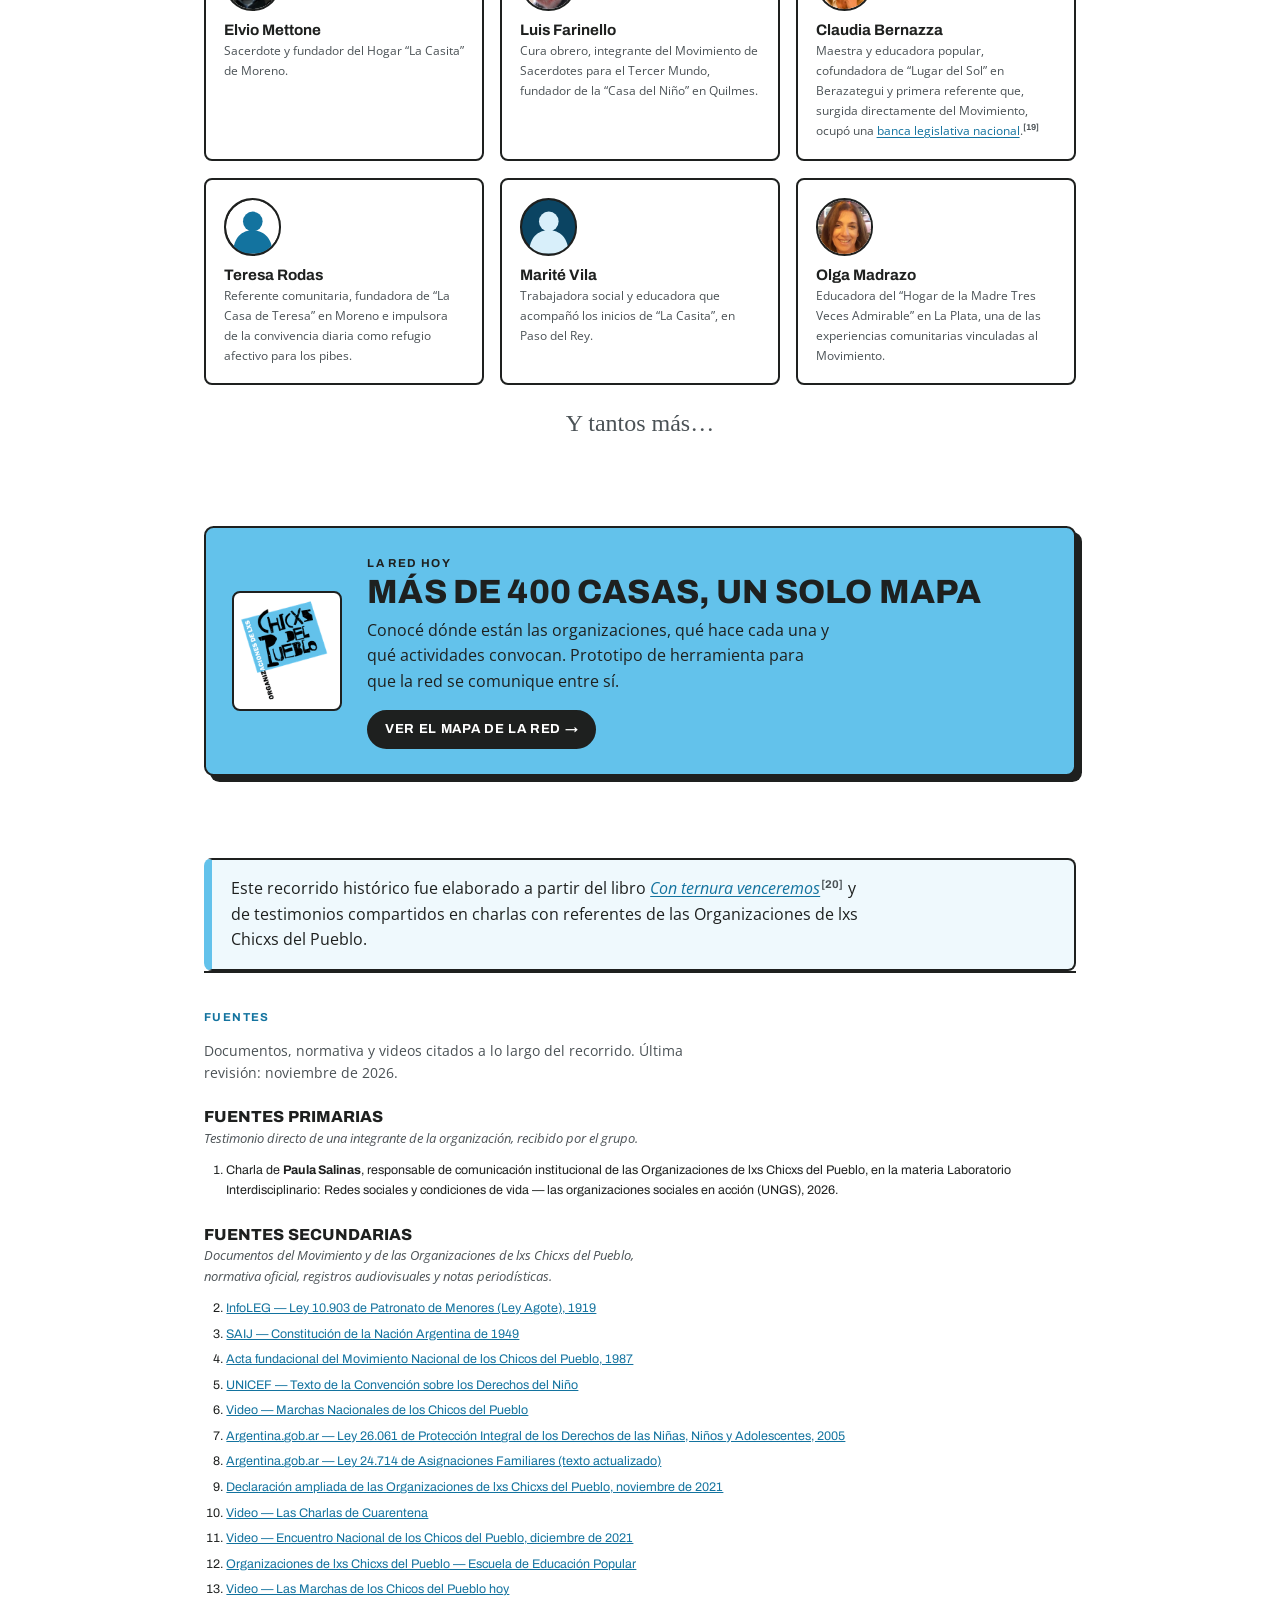
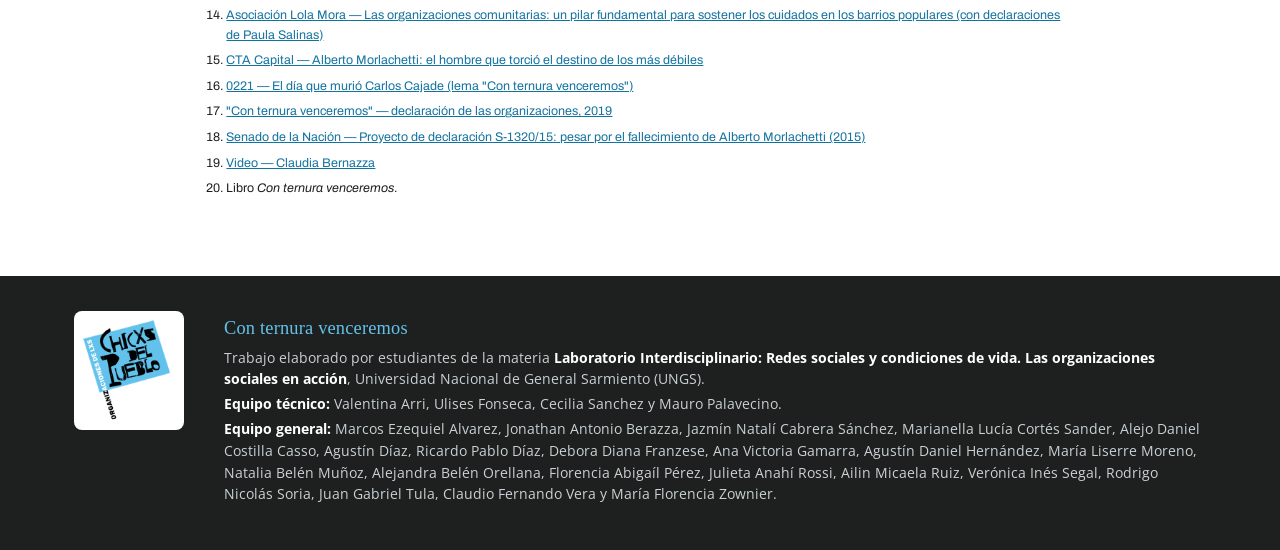
==== commit 4a1211fe: "Pie de página: equipo general y texto más ancho Co-Authored-By: Claude Opus 5.5 <noreply@anthropic.c" ====
--- a/index.html
+++ b/index.html
@@ -5,12 +5,12 @@
 <meta name="viewport" content="width=device-width, initial-scale=1">
 <title>Chicxs del Pueblo · Historia del movimiento</title>
 <meta name="description" content="La historia del Movimiento Nacional de los Chicos del Pueblo, de la Ley Agote (1919) a la red de más de 400 organizaciones de hoy.">
-<script src="js/tema.js?v=28"></script>
+<script src="js/tema.js?v=29"></script>
 <link rel="icon" href="img/logo-chicxs.png" type="image/png">
 <link rel="preconnect" href="https://fonts.googleapis.com">
 <link rel="preconnect" href="https://fonts.gstatic.com" crossorigin>
 <link href="https://fonts.googleapis.com/css2?family=Archivo:wght@400;600;700;800&family=Open+Sans:ital,wght@0,400;0,600;0,700;1,400&family=Permanent+Marker&display=swap" rel="stylesheet">
-<link rel="stylesheet" href="css/marca.css?v=28">
+<link rel="stylesheet" href="css/marca.css?v=29">
 <style>
   /* la paleta viene de css/marca.css; estos alias mantienen los nombres usados abajo */
   :root{
@@ -769,15 +769,15 @@
     <img src="img/logo-chicxs-grande.png" alt="" width="170" height="174">
     <div>
       <p class="hand">Con ternura venceremos</p>
-      <p>Trabajo elaborado por estudiantes de la materia <strong>Laboratorio Interdisciplinario: Redes sociales y condiciones de vida. Las organizaciones sociales en acción</strong>, Universidad Nacional de General Sarmiento (UNGS).</p>
+       <p>Trabajo elaborado por estudiantes de la materia <strong>Laboratorio Interdisciplinario: Redes sociales y condiciones de vida. Las organizaciones sociales en acción</strong>, Universidad Nacional de General Sarmiento (UNGS).</p>
       <p><strong>Equipo técnico:</strong> Valentina Arri, Ulises Fonseca, Cecilia Sanchez y Mauro Palavecino.</p>
-      <p><strong>Equipo general:</strong> [Nombres del equipo general]</p>
+      <p><strong>Equipo general:</strong> Marcos Ezequiel Alvarez, Jonathan Antonio Berazza, Jazmín Natalí Cabrera Sánchez, Marianella Lucía Cortés Sander, Alejo Daniel Costilla Casso, Agustín Díaz, Ricardo Pablo Díaz, Debora Diana Franzese, Ana Victoria Gamarra, Agustín Daniel Hernández, María Liserre Moreno, Natalia Belén Muñoz, Alejandra Belén Orellana, Florencia Abigaíl Pérez, Julieta Anahí Rossi, Ailin Micaela Ruiz, Verónica Inés Segal, Rodrigo Nicolás Soria, Juan Gabriel Tula, Claudio Fernando Vera y María Florencia Zownier.</p>
     </div>
   </div>
 </footer>
 
-<script src="js/red-datos.js?v=28"></script>
-<script src="js/sesion.js?v=28"></script>
+<script src="js/red-datos.js?v=29"></script>
+<script src="js/sesion.js?v=29"></script>
 <script>
 (function(){
   var reduced = window.matchMedia('(prefers-reduced-motion: reduce)').matches;
--- a/css/marca.css
+++ b/css/marca.css
@@ -247,7 +247,8 @@
   display:flex; gap:1.5rem 2.5rem; flex-wrap:wrap; align-items:flex-start;
 }
 .site-footer img{ width:110px; height:auto; background:#fff; border-radius:var(--radius); padding:.5rem; }
-.site-footer p{ font-size:.85rem; margin:.2rem 0; max-width:64ch; color:#C9D1D5; }
+.site-footer-inner > div{ flex:1 1 30rem; min-width:0; }
+.site-footer p{ font-size:.85rem; margin:.2rem 0; max-width:none; color:#C9D1D5; }
 .site-footer strong{ color:#fff; }
 .site-footer a{ color:var(--celeste); }
 .site-footer .hand{ color:var(--celeste); font-size:1.15rem; }
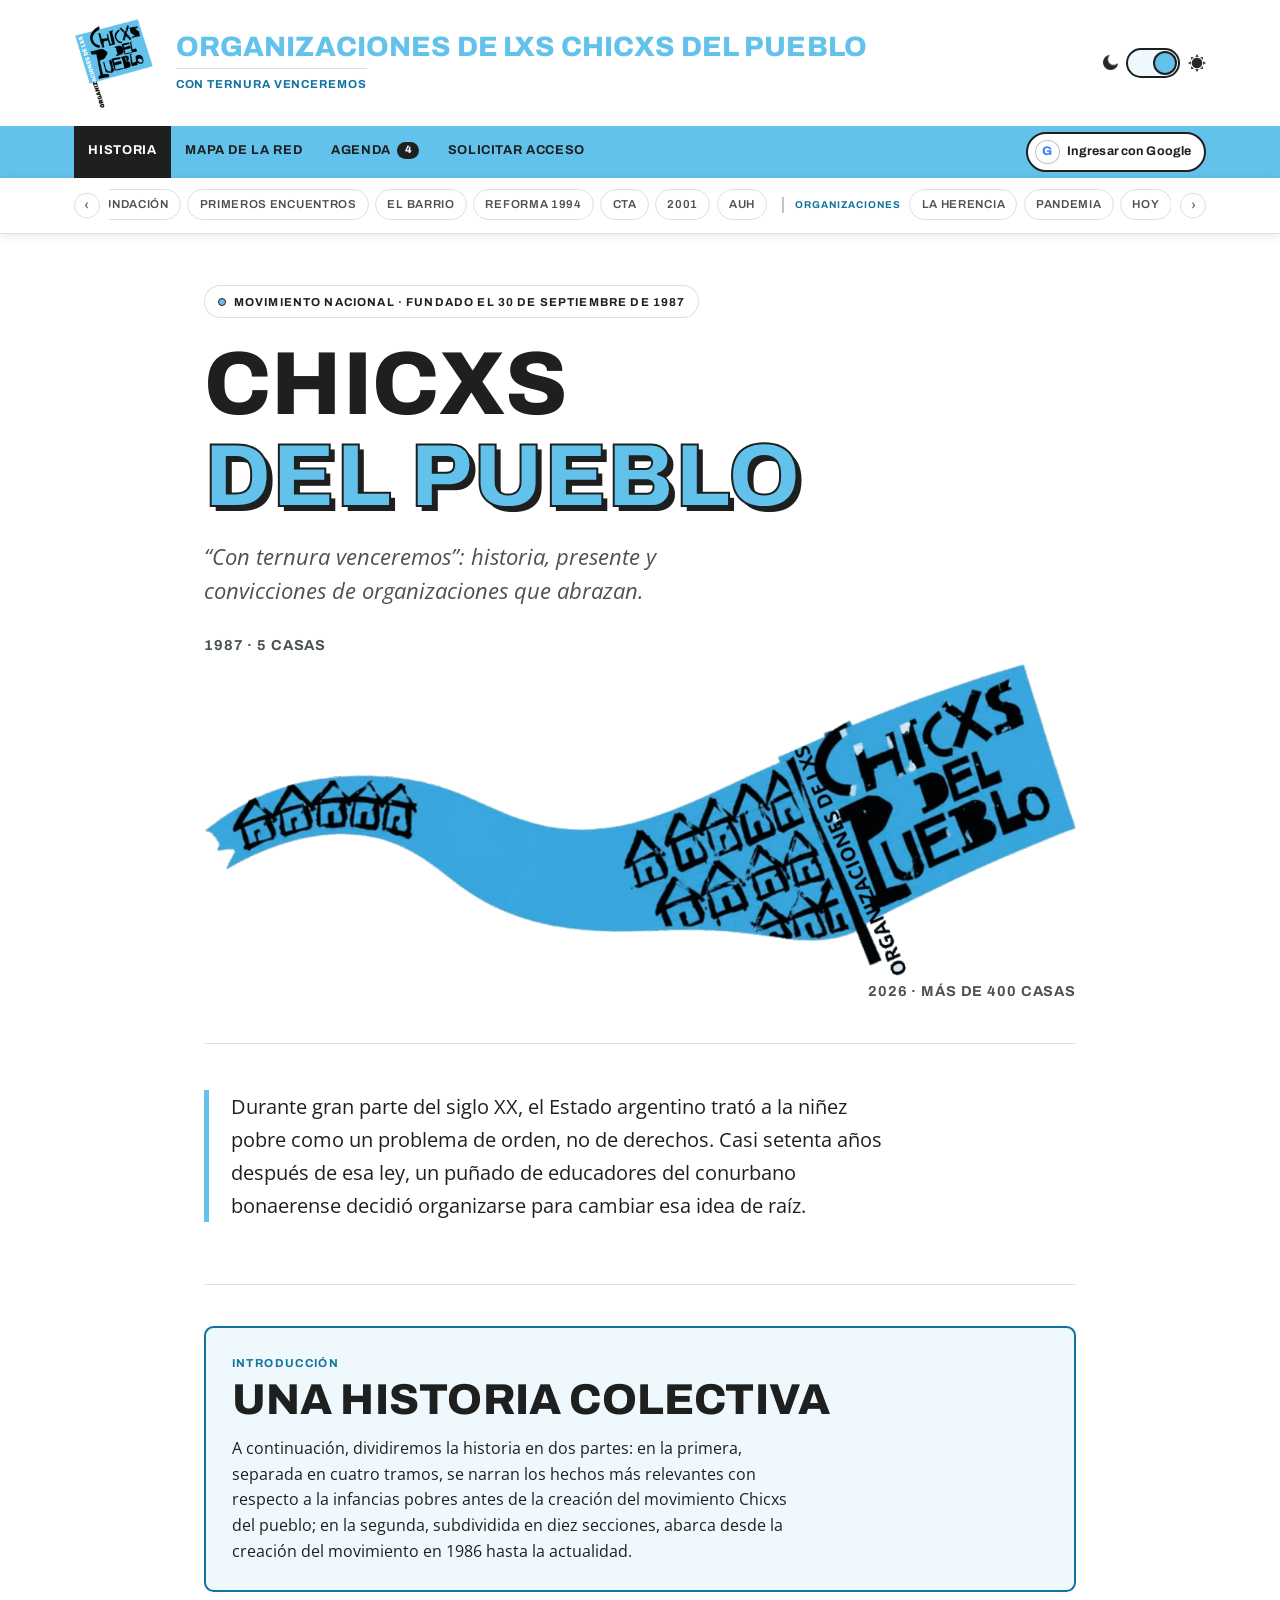
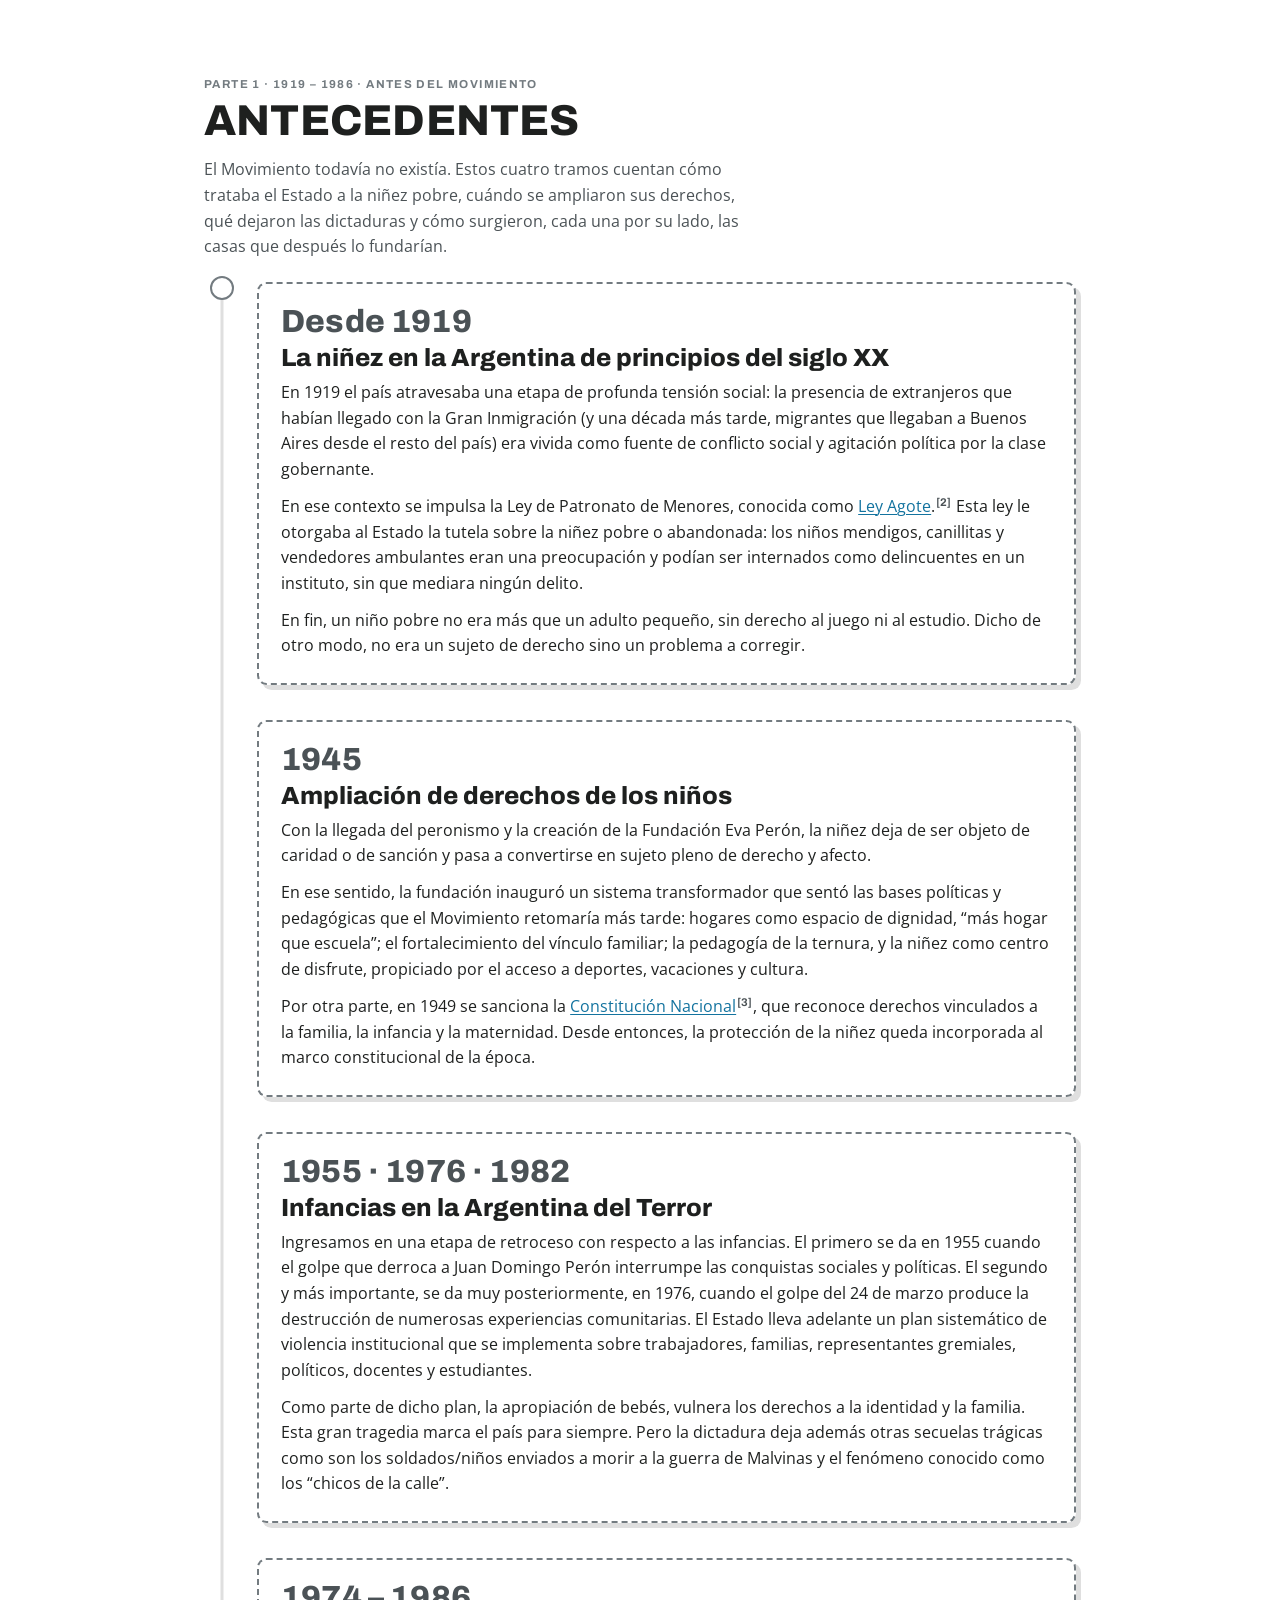
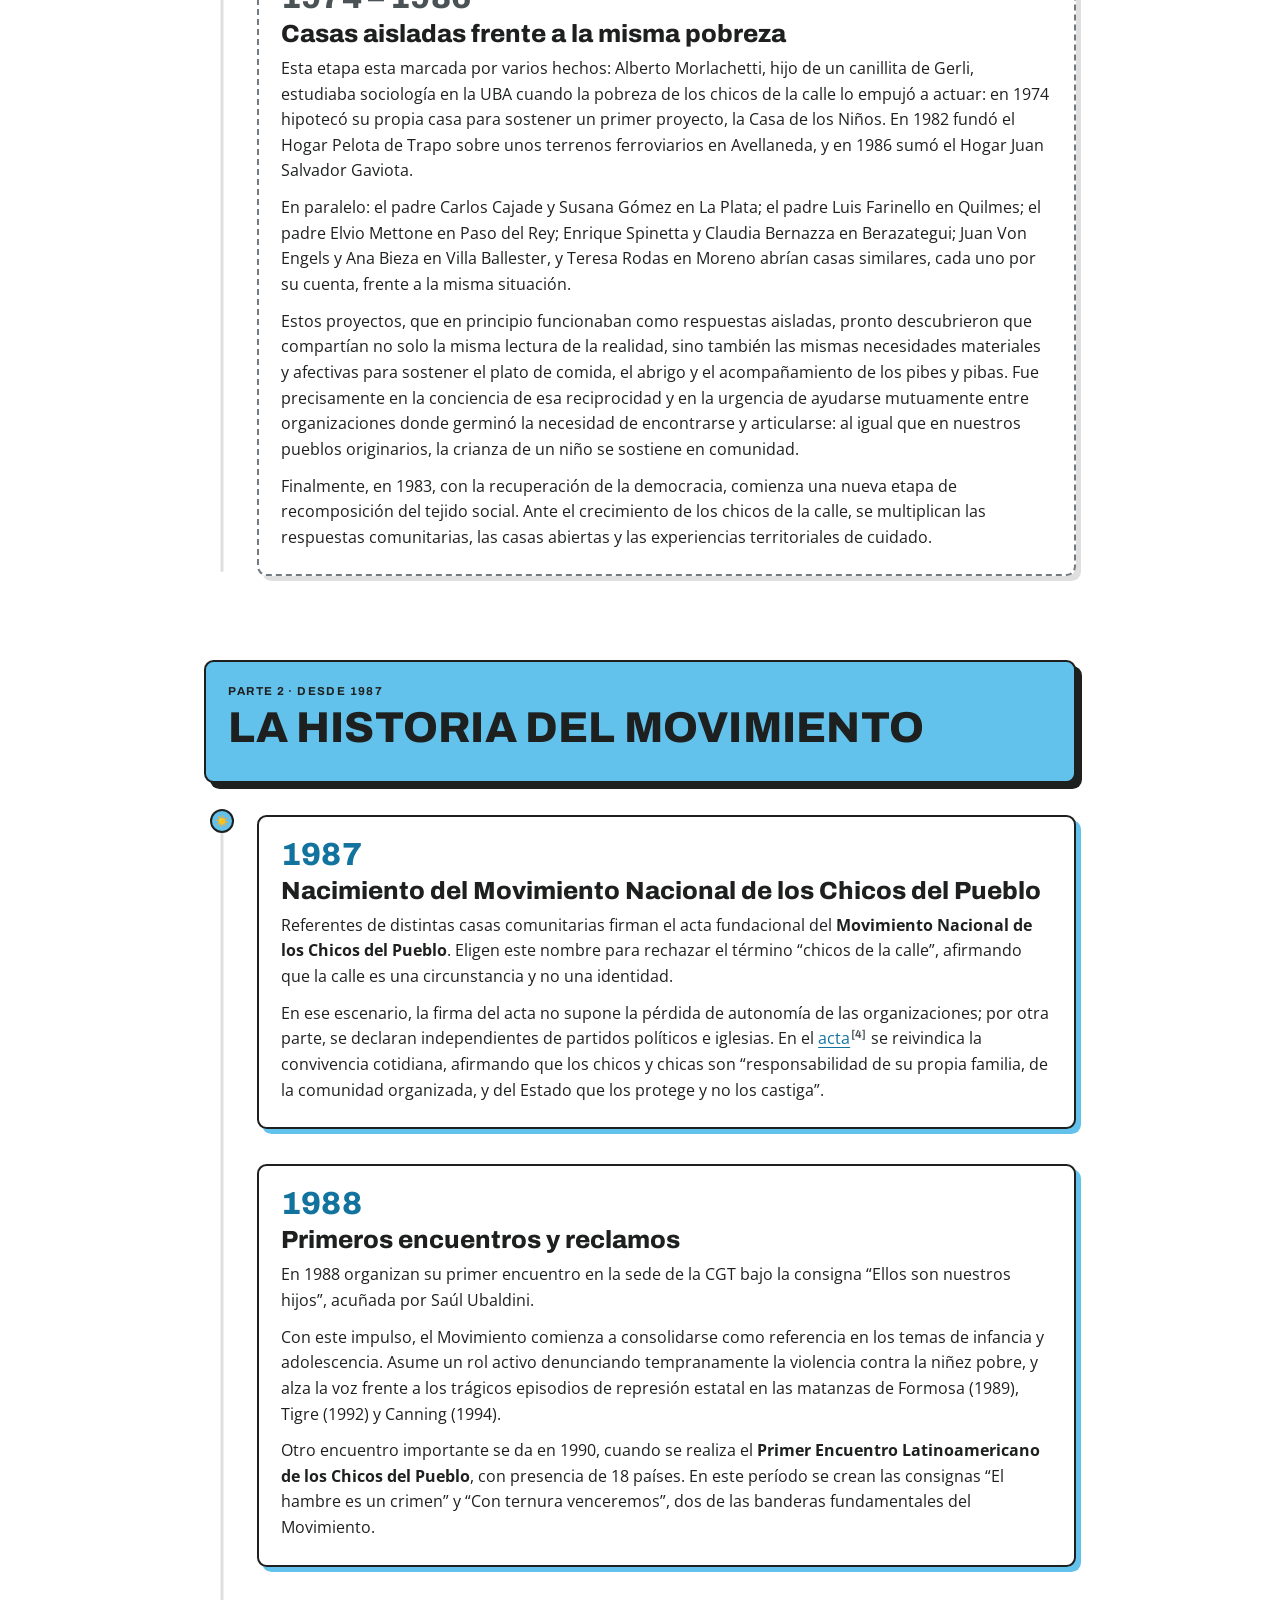
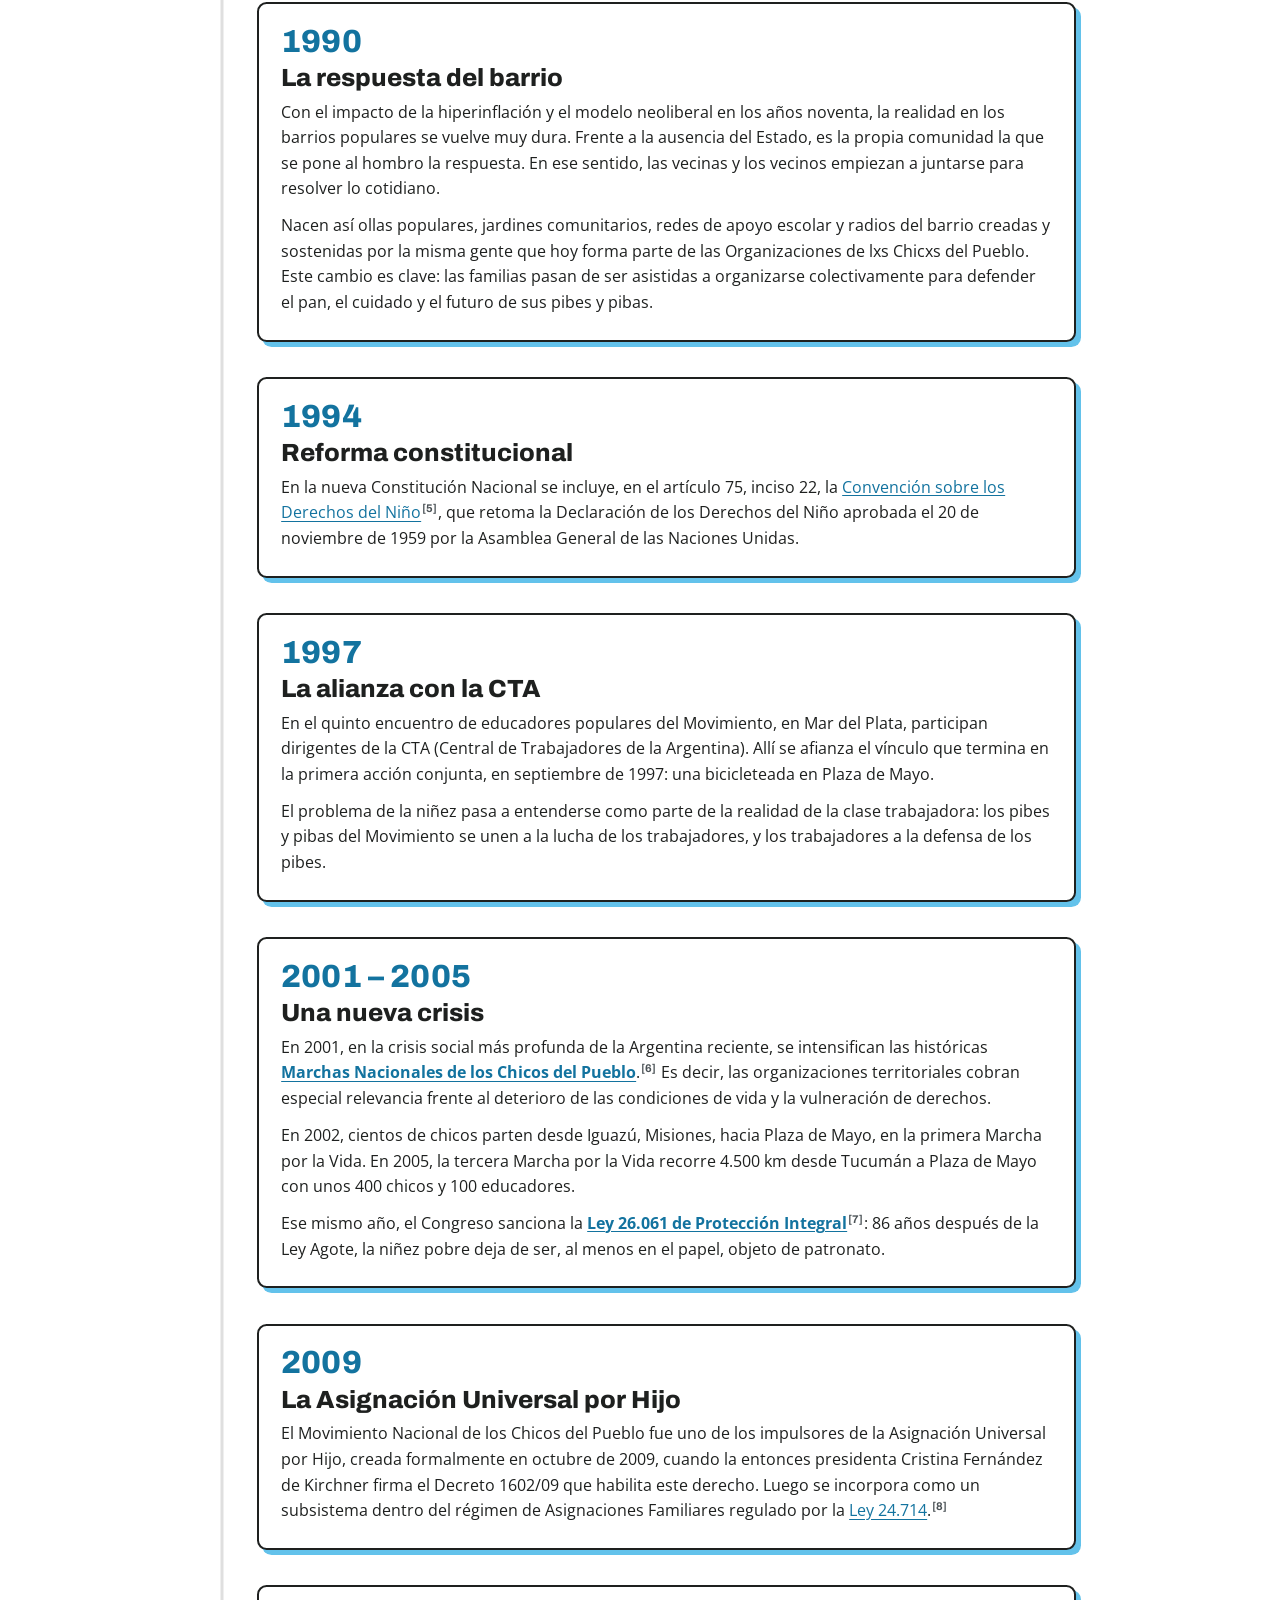
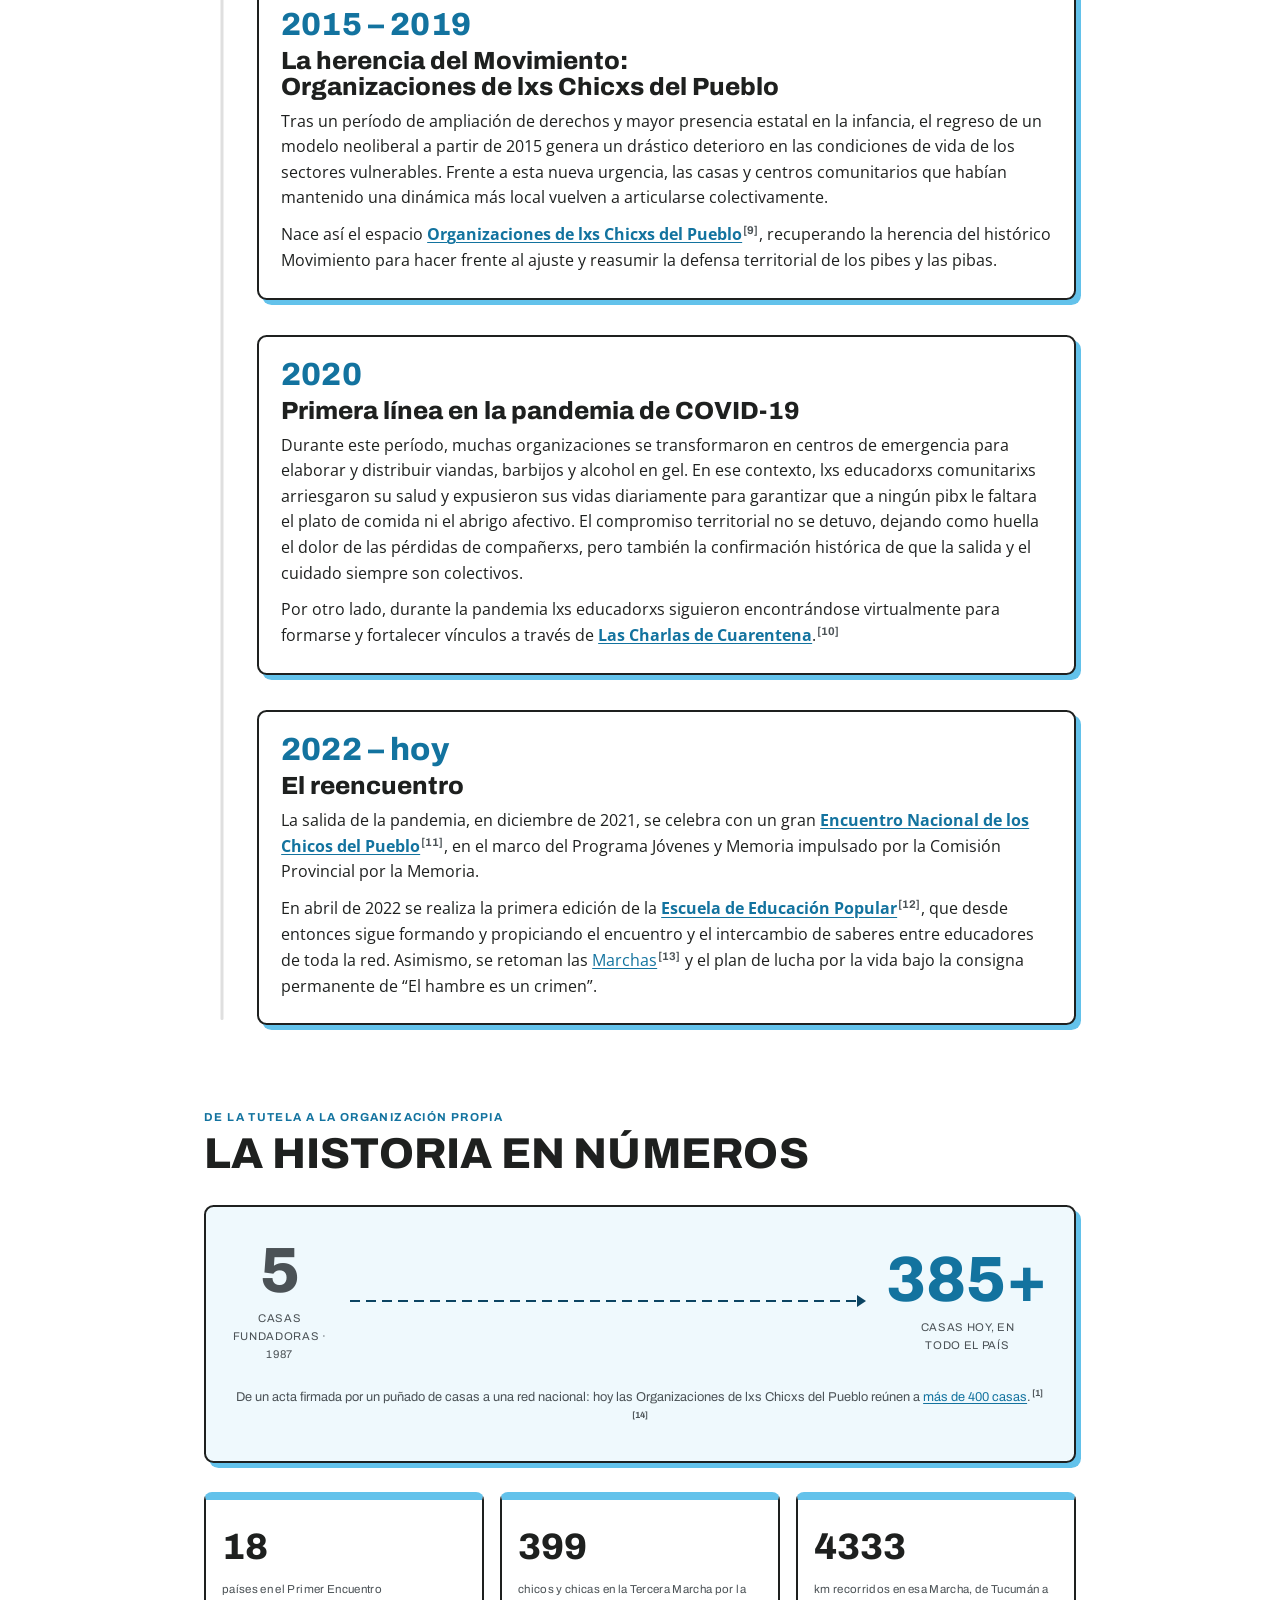
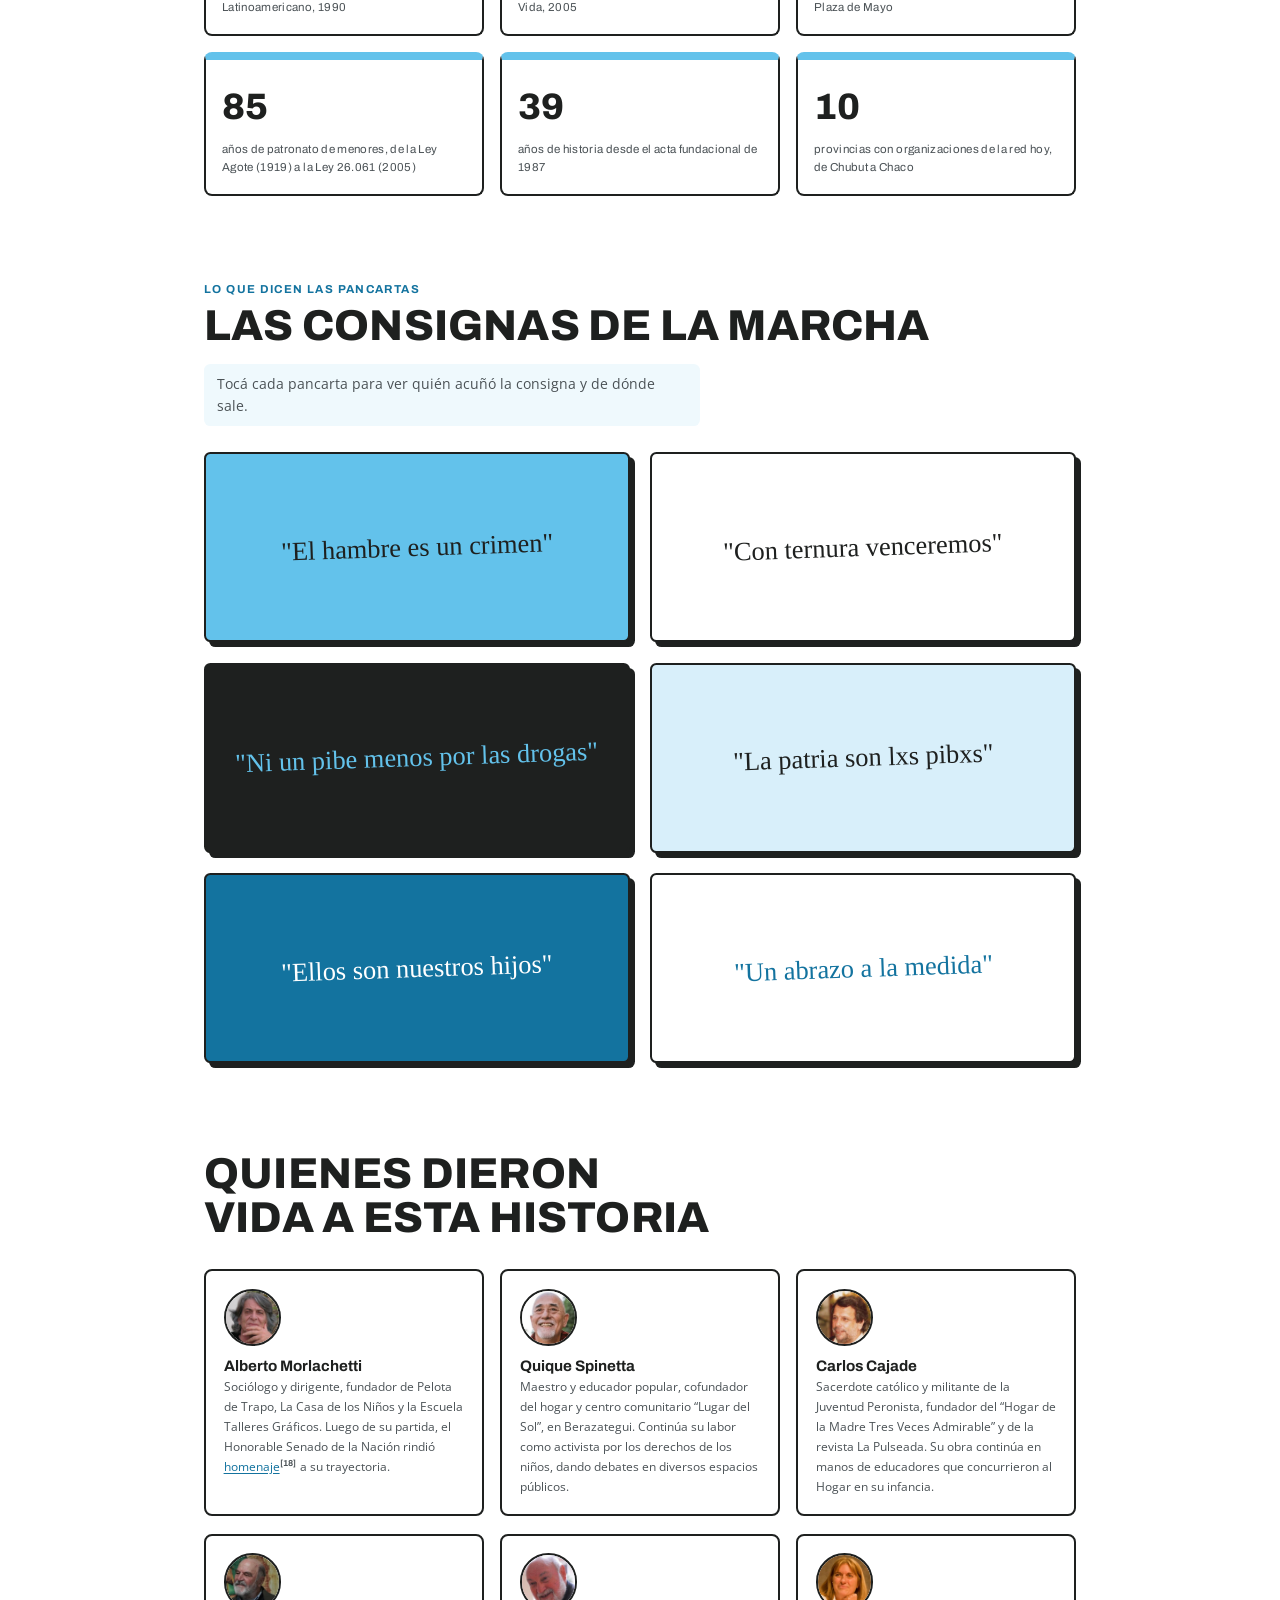
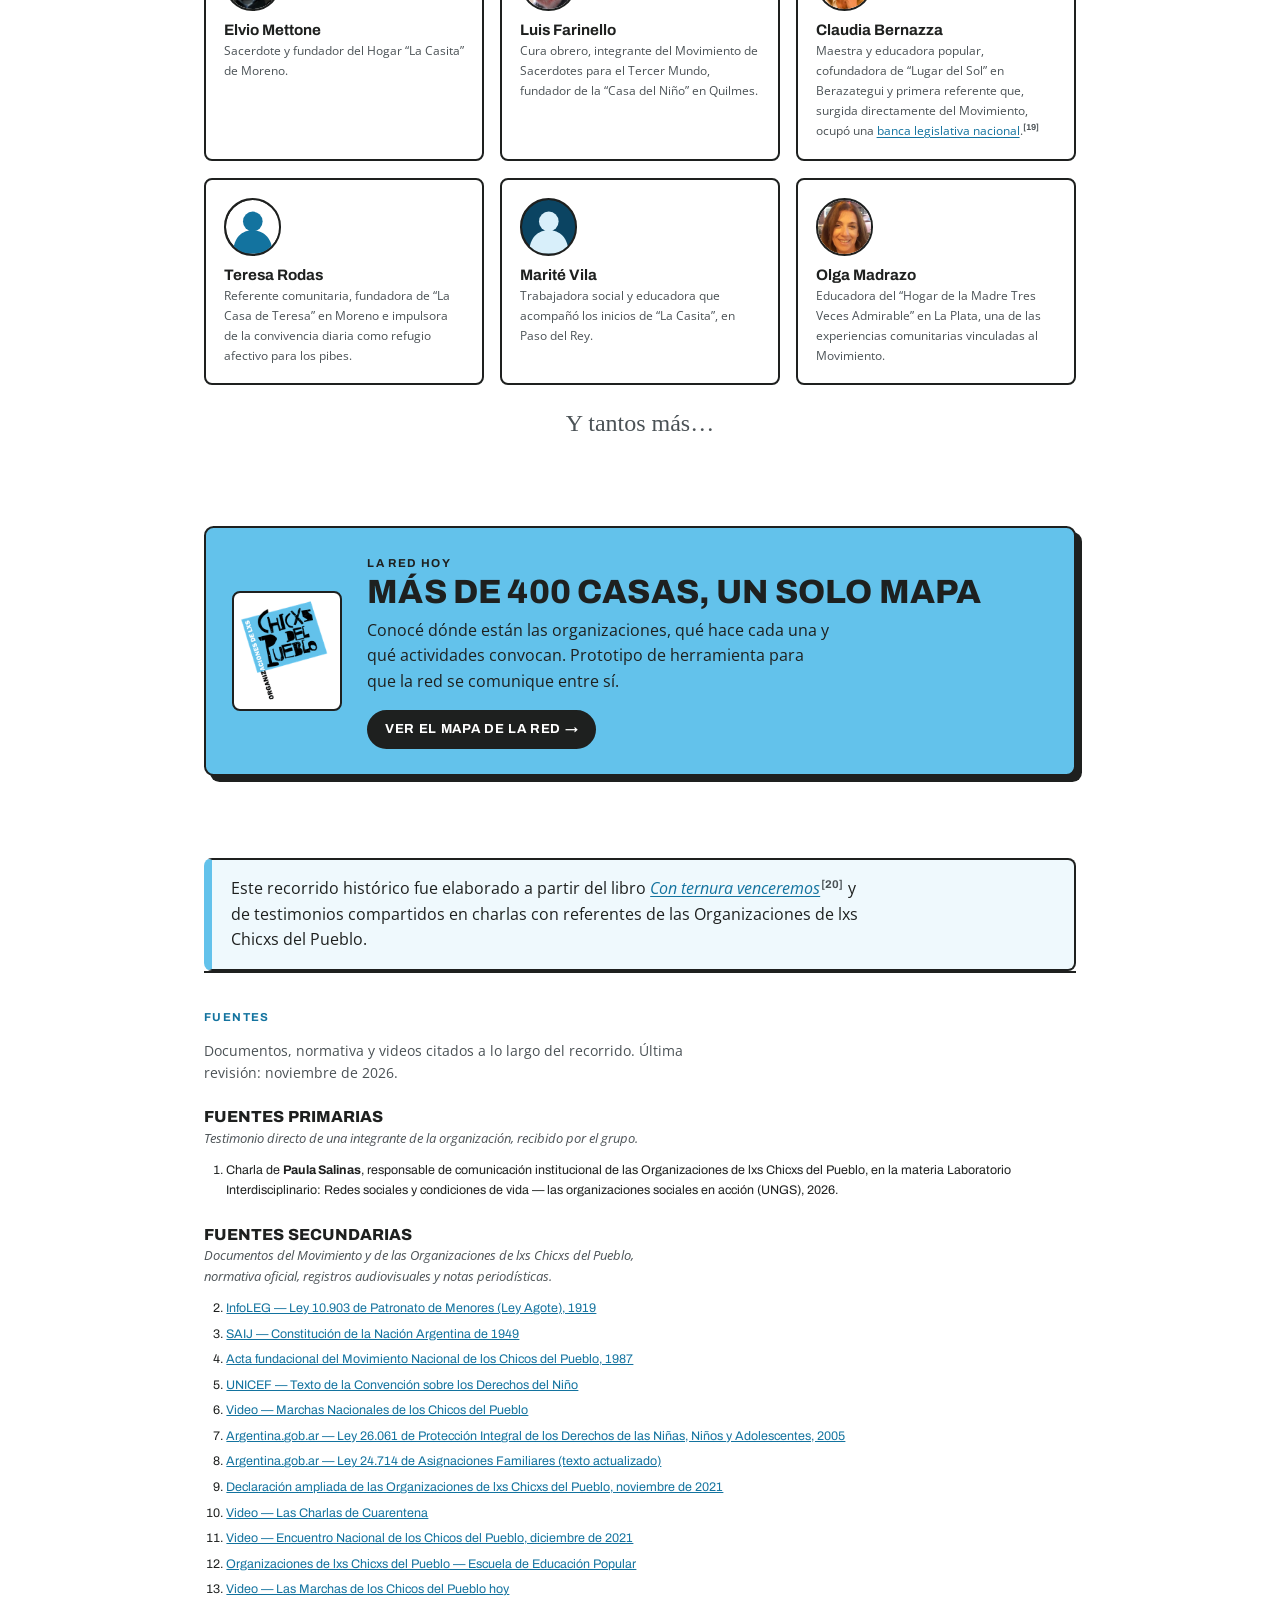
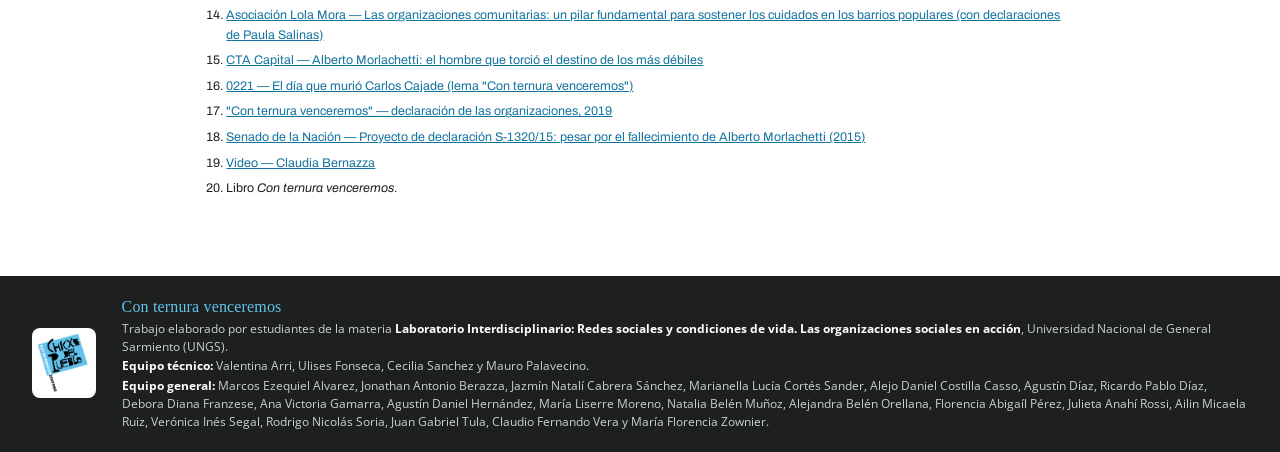
==== commit 224ab91a: "Pie de página más bajo y más ancho Co-Authored-By: Claude Opus 5.5 <noreply@anthropic.com> Claude-Se" ====
--- a/index.html
+++ b/index.html
@@ -5,12 +5,12 @@
 <meta name="viewport" content="width=device-width, initial-scale=1">
 <title>Chicxs del Pueblo · Historia del movimiento</title>
 <meta name="description" content="La historia del Movimiento Nacional de los Chicos del Pueblo, de la Ley Agote (1919) a la red de más de 400 organizaciones de hoy.">
-<script src="js/tema.js?v=29"></script>
+<script src="js/tema.js?v=30"></script>
 <link rel="icon" href="img/logo-chicxs.png" type="image/png">
 <link rel="preconnect" href="https://fonts.googleapis.com">
 <link rel="preconnect" href="https://fonts.gstatic.com" crossorigin>
 <link href="https://fonts.googleapis.com/css2?family=Archivo:wght@400;600;700;800&family=Open+Sans:ital,wght@0,400;0,600;0,700;1,400&family=Permanent+Marker&display=swap" rel="stylesheet">
-<link rel="stylesheet" href="css/marca.css?v=29">
+<link rel="stylesheet" href="css/marca.css?v=30">
 <style>
   /* la paleta viene de css/marca.css; estos alias mantienen los nombres usados abajo */
   :root{
@@ -776,8 +776,8 @@
   </div>
 </footer>
 
-<script src="js/red-datos.js?v=29"></script>
-<script src="js/sesion.js?v=29"></script>
+<script src="js/red-datos.js?v=30"></script>
+<script src="js/sesion.js?v=30"></script>
 <script>
 (function(){
   var reduced = window.matchMedia('(prefers-reduced-motion: reduce)').matches;
--- a/css/marca.css
+++ b/css/marca.css
@@ -243,15 +243,15 @@
   background:var(--footer-bg); color:#E8ECEE; margin-top:3rem;
 }
 .site-footer-inner{
-  max-width:var(--wrap); margin:0 auto; padding:2.2rem 1.5rem 2.6rem;
-  display:flex; gap:1.5rem 2.5rem; flex-wrap:wrap; align-items:flex-start;
-}
-.site-footer img{ width:110px; height:auto; background:#fff; border-radius:var(--radius); padding:.5rem; }
+  max-width:1600px; margin:0 auto; padding:1.1rem 2rem 1.2rem;
+  display:flex; gap:.8rem 1.6rem; flex-wrap:wrap; align-items:center;
+}
+.site-footer img{ width:64px; height:auto; background:#fff; border-radius:var(--radius); padding:.3rem; }
 .site-footer-inner > div{ flex:1 1 30rem; min-width:0; }
-.site-footer p{ font-size:.85rem; margin:.2rem 0; max-width:none; color:#C9D1D5; }
+.site-footer p{ font-size:.78rem; line-height:1.45; margin:.1rem 0; max-width:none; color:#C9D1D5; }
 .site-footer strong{ color:#fff; }
 .site-footer a{ color:var(--celeste); }
-.site-footer .hand{ color:var(--celeste); font-size:1.15rem; }
+.site-footer .hand{ color:var(--celeste); font-size:1rem; }
 
 @media (max-width:640px){
   .header-inner{ padding:0 1rem; gap:.6rem; }
@@ -268,5 +268,5 @@
   .sesion-quien, .g-texto{ display:none; }
   .site-nav .nav-sesion button, .site-nav .nav-sesion .btn-ingresar{ padding:.32rem; }
   .site-nav .nav-sesion .btn-salir{ padding:.32rem .6rem; }
-  .site-footer-inner{ padding:1.8rem 1rem 2.2rem; }
-}
+  .site-footer-inner{ padding:1rem 1rem 1.2rem; }
+}
